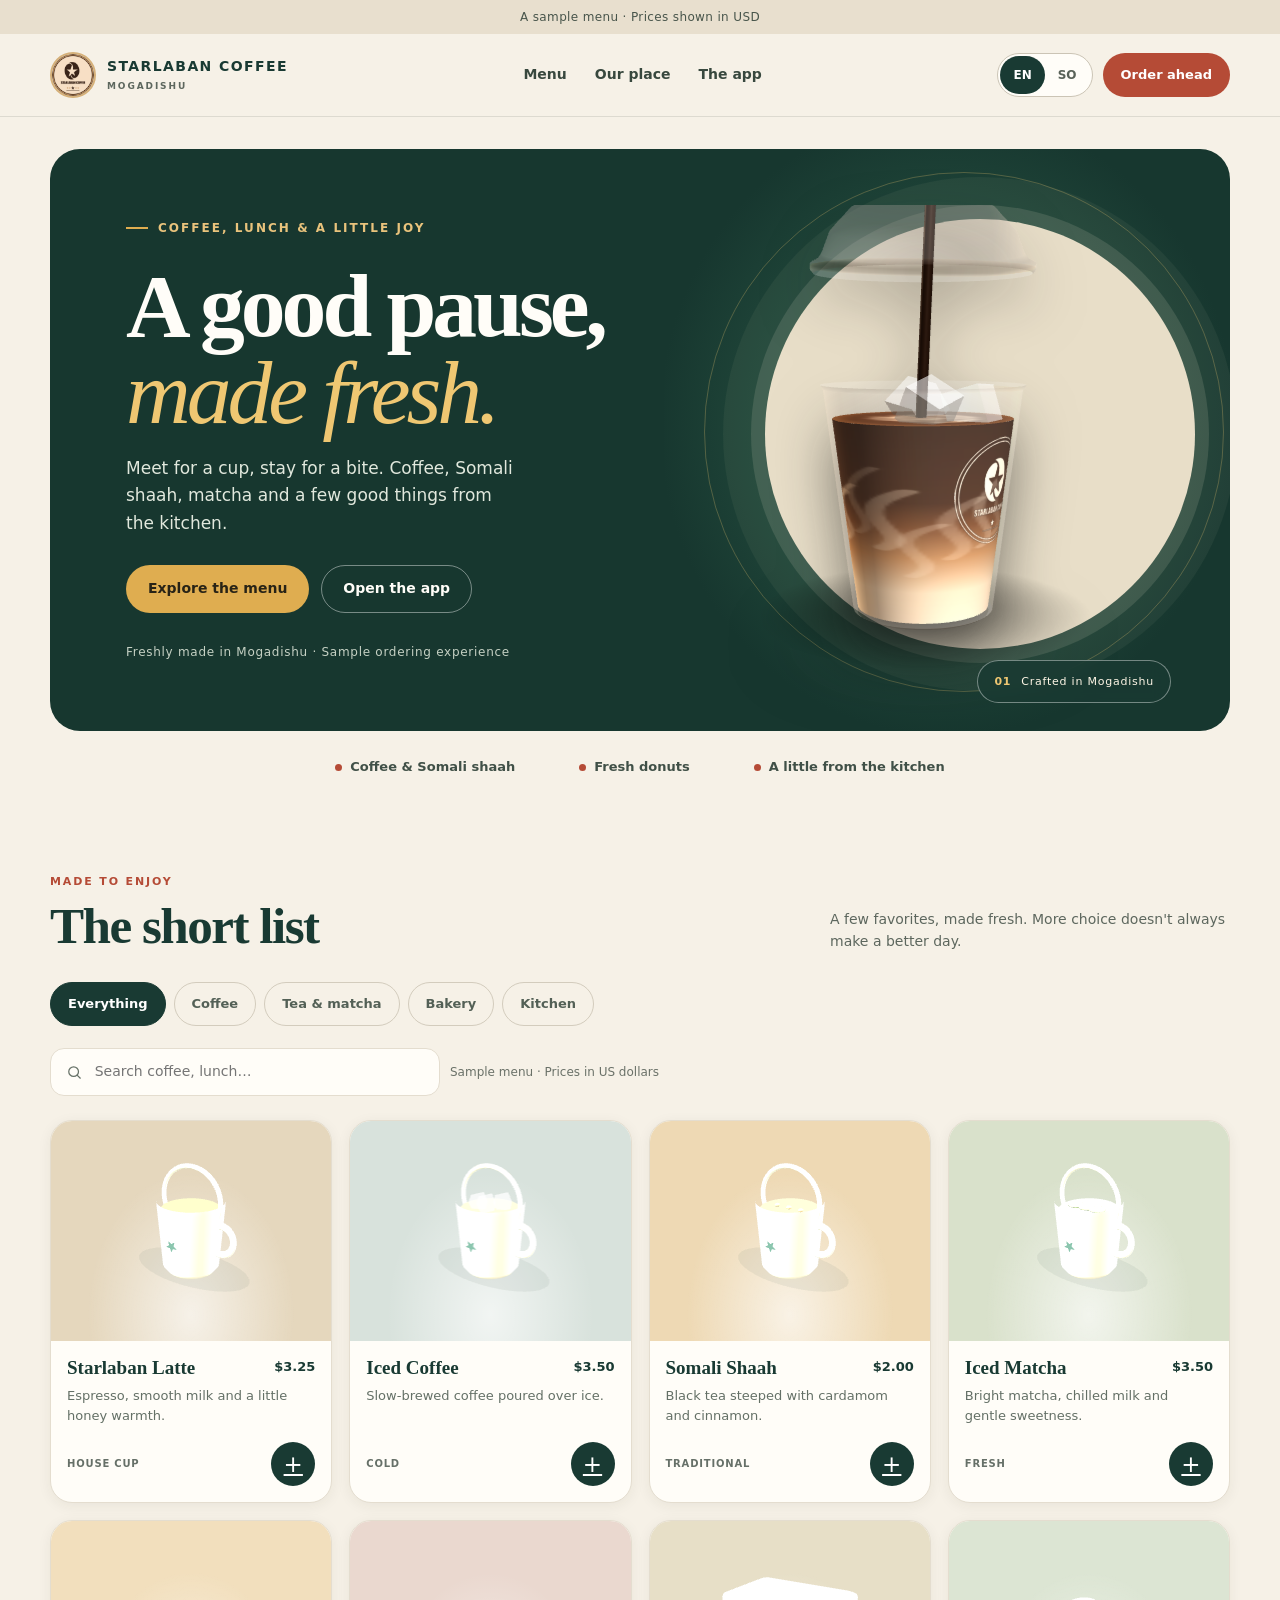
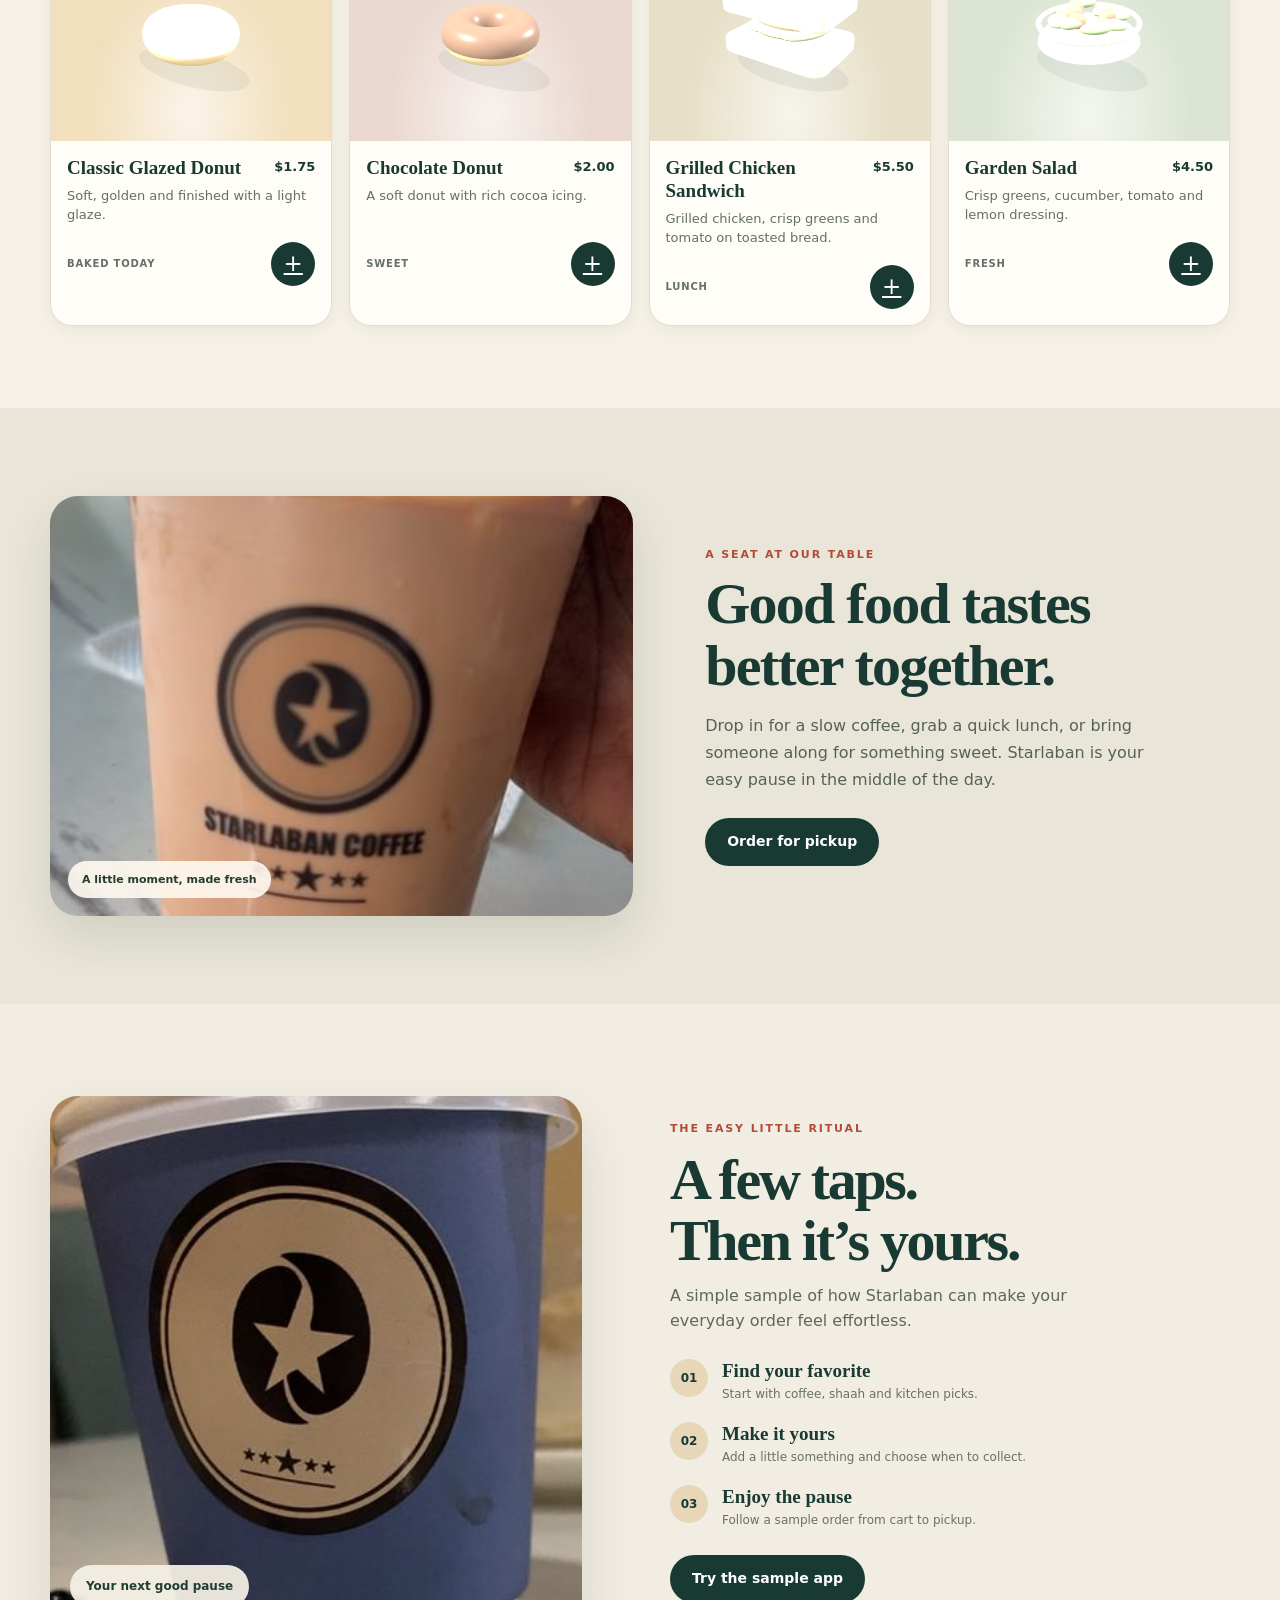
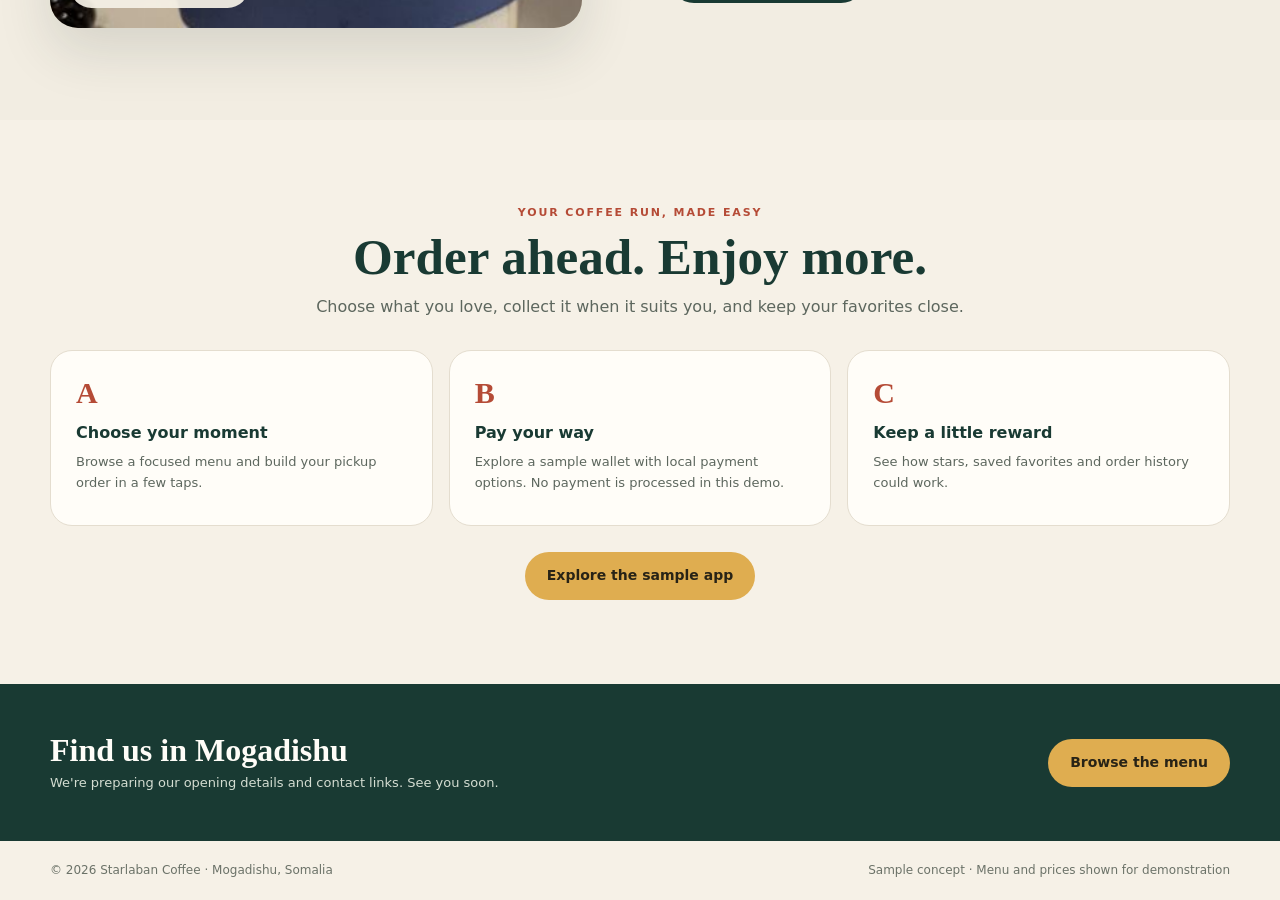
==== index.html @ 3d456637 "Refresh Starlaban website with editorial flow and 3D food" ====
<!doctype html>
<html lang="en">
<head>
<meta charset="utf-8">
<meta name="viewport" content="width=device-width, initial-scale=1">
<meta name="theme-color" content="#193a33">
<meta name="description" content="Coffee, Somali shaah, matcha, fresh donuts and lunch at Starlaban Coffee in Mogadishu.">
<title>Starlaban Coffee — A good pause, made fresh</title>
<link rel="icon" href="assets/favicon.png">
<style>
:root{color-scheme:light;--paper:#f6f1e7;--card:#fffdf8;--ink:#1e2721;--muted:#5d675e;--forest:#193a33;--forest2:#284b40;--tomato:#b54b36;--saffron:#dfad50;--sage:#dce4d8;--line:#e4ddcf;--white:#fffdf8;--radius:24px;--serif:Georgia,'Times New Roman',serif;--sans:system-ui,-apple-system,'Segoe UI',sans-serif}
*{box-sizing:border-box}html{scroll-behavior:smooth;scroll-padding-top:90px}body{margin:0;background:var(--paper);color:var(--ink);font:16px/1.55 var(--sans)}img,svg{display:block;max-width:100%}a{color:inherit}button,input{font:inherit}button,a{-webkit-tap-highlight-color:transparent}button{cursor:pointer}a:focus-visible,button:focus-visible,input:focus-visible{outline:3px solid var(--tomato);outline-offset:3px}.wrap{width:min(1180px,calc(100% - 44px));margin-inline:auto}.sr{position:absolute;width:1px;height:1px;overflow:hidden;clip:rect(0,0,0,0);white-space:nowrap}
.notice{height:34px;background:#e8dfce;color:#48554b;text-align:center;display:grid;place-items:center;font-size:12px;letter-spacing:.03em}
header{position:sticky;top:0;z-index:20;background:rgba(246,241,231,.95);backdrop-filter:blur(14px);border-bottom:1px solid rgba(44,59,49,.12)}.bar{height:78px;display:flex;align-items:center;justify-content:space-between;gap:24px}.brand{display:flex;align-items:center;text-decoration:none;gap:11px;color:var(--forest);font-weight:850;letter-spacing:.1em;font-size:14px}.brand img{width:46px;height:46px;border:2px solid #d6b17a;border-radius:50%;object-fit:cover}.brand span small{display:block;color:var(--muted);font-size:9px;letter-spacing:.21em;font-weight:650;margin-top:2px}.links{display:flex;align-items:center;gap:28px}.links>a{text-decoration:none;font-size:14px;font-weight:650;color:#38483e}.links>a:hover{color:var(--tomato)}.head-actions{display:flex;align-items:center;gap:10px}.lang{height:44px;border:1px solid #cbc4b5;background:var(--card);border-radius:999px;padding:2px;display:flex}.lang button{border:0;background:transparent;color:#596258;padding:0 13px;border-radius:999px;min-width:44px;font-size:12px;font-weight:700}.lang button.active{background:var(--forest);color:white}.menu-link{background:var(--tomato);color:white;text-decoration:none;padding:12px 18px;border-radius:999px;font-size:13px;font-weight:750}
.hero{padding:38px 0 32px}.hero-panel{min-height:500px;background:var(--forest);border-radius:32px;overflow:hidden;display:grid;grid-template-columns:1fr 1.05fr;position:relative;color:#fffdf8}.hero-copy{padding:62px 0 58px clamp(28px,6vw,76px);align-self:center;position:relative;z-index:2}.eyebrow{font-size:12px;text-transform:uppercase;letter-spacing:.17em;font-weight:750;color:#e9c37c;display:flex;align-items:center;gap:10px}.eyebrow:before{content:"";display:block;width:22px;height:2px;background:var(--saffron)}h1,h2,h3,p{margin-top:0}.hero h1{font:700 clamp(52px,6.3vw,82px)/.98 var(--serif);letter-spacing:-.045em;max-width:590px;margin:24px 0 18px}.hero h1 em{font-weight:500;color:#efc772}.hero-copy>p{max-width:430px;color:#e1e8dd;font-size:17px;line-height:1.6;margin-bottom:28px}.hero-ctas{display:flex;gap:12px;flex-wrap:wrap}.btn{min-height:48px;padding:0 21px;border:1px solid transparent;border-radius:999px;display:inline-flex;align-items:center;justify-content:center;text-decoration:none;font-size:14px;font-weight:750;transition:transform .18s,background .18s,color .18s}.btn:hover{transform:translateY(-2px)}.btn.primary{background:var(--saffron);color:#282316}.btn.ghost{color:#fffdf8;border-color:rgba(255,255,255,.42)}.hero-meta{margin-top:30px;color:#c6d1c4;font-size:12px;letter-spacing:.06em}.hero-art{position:relative;display:grid;place-items:center;padding:20px 30px 20px 0;min-height:440px}.hero-art:before{content:"";position:absolute;right:4%;top:10%;width:min(38vw,400px);aspect-ratio:1;border-radius:50%;background:#dce4d8}.hero-art:after{content:"";position:absolute;right:15%;top:19%;width:min(24vw,270px);aspect-ratio:1;border-radius:50%;border:1px solid rgba(25,58,51,.22)}.hero-art svg{position:relative;z-index:1;width:min(100%,550px);filter:drop-shadow(0 22px 15px rgba(0,0,0,.17))}
.promise{display:flex;justify-content:center;gap:clamp(18px,5vw,72px);padding:0 10px 38px;color:#405047;flex-wrap:wrap}.promise span{display:flex;align-items:center;gap:8px;font-size:13px;font-weight:650}.dot{width:7px;height:7px;border-radius:50%;background:var(--tomato)}
section{scroll-margin-top:100px}.section-head{display:flex;justify-content:space-between;align-items:end;gap:20px;margin-bottom:24px}.section-head h2{font:700 clamp(36px,4vw,52px)/1.05 var(--serif);letter-spacing:-.03em;color:var(--forest);margin:8px 0 0}.section-head p{margin:0;color:var(--muted);max-width:400px;font-size:14px}.menu-section{padding:42px 0 82px}.kicker{font-size:11px;text-transform:uppercase;letter-spacing:.17em;font-weight:780;color:var(--tomato)}.filters{display:flex;gap:8px;flex-wrap:wrap;margin:22px 0}.filters button{min-height:44px;padding:0 17px;border:1px solid #d3ccbd;border-radius:999px;background:transparent;color:#536056;font-size:13px;font-weight:680}.filters button[aria-pressed=true]{background:var(--forest);border-color:var(--forest);color:#fff}.menu-tools{display:flex;gap:10px;margin:0 0 24px}.search{flex:1;display:flex;align-items:center;gap:10px;background:var(--card);border:1px solid var(--line);border-radius:14px;padding:0 15px;min-height:48px;max-width:390px}.search svg{width:18px;stroke:#667167;fill:none;stroke-width:1.8}.search input{border:0;outline:0;min-width:0;width:100%;background:transparent;color:var(--ink);font-size:14px}.sample-note{font-size:12px;color:#6a7168;align-self:center}.grid{display:grid;grid-template-columns:repeat(4,minmax(0,1fr));gap:17px}.dish{background:var(--card);border:1px solid var(--line);border-radius:20px;overflow:hidden;min-width:0;transition:transform .2s,box-shadow .2s}.dish:hover{transform:translateY(-4px);box-shadow:0 14px 28px rgba(41,49,40,.1)}.dish-art{height:190px;background:var(--tone,#e5eadf);display:grid;place-items:center;overflow:hidden}.dish-art svg{width:100%;height:100%;transition:transform .35s}.dish:hover .dish-art svg{transform:scale(1.045)}.dish-body{padding:16px}.dish-top{display:flex;align-items:start;justify-content:space-between;gap:8px}.dish h3{font:700 19px/1.2 var(--serif);color:var(--forest);margin:0 0 6px}.price{font-size:13px;font-weight:800;color:var(--forest);white-space:nowrap}.dish-body p{min-height:42px;color:#647066;font-size:13px;line-height:1.5;margin:0 0 14px}.dish-foot{display:flex;align-items:center;justify-content:space-between;gap:10px}.tag{font-size:10px;text-transform:uppercase;letter-spacing:.08em;color:#667068;font-weight:700}.add{min-width:44px;min-height:44px;border:0;border-radius:50%;background:var(--forest);color:white;font-size:23px;line-height:1;display:grid;place-items:center}.add:hover{background:var(--tomato)}.no-results{grid-column:1/-1;padding:32px;text-align:center;color:var(--muted);background:var(--card);border-radius:18px}
.story{padding:72px 0;background:#e9e5d8}.story-grid{display:grid;grid-template-columns:1fr .9fr;align-items:center;gap:50px}.story-art{background:#c7d2be;min-height:330px;border-radius:28px;display:grid;place-items:center;overflow:hidden}.story-art svg{width:100%;height:100%;max-height:360px}.story h2{font:700 clamp(36px,4vw,54px)/1.07 var(--serif);letter-spacing:-.03em;color:var(--forest);margin:10px 0 15px}.story p{max-width:470px;color:#566257;line-height:1.7}.story .btn{margin-top:8px;background:var(--forest);color:white}
.app-promo{padding:78px 0}.promo-head{text-align:center;max-width:680px;margin:0 auto 30px}.promo-head h2{font:700 clamp(36px,4vw,52px)/1.05 var(--serif);color:var(--forest);margin:9px 0 12px}.promo-head p{color:var(--muted);margin:0}.features{display:grid;grid-template-columns:repeat(3,1fr);gap:16px}.feature{background:var(--card);border:1px solid var(--line);border-radius:20px;padding:25px;min-height:176px}.feature .num{font:700 30px var(--serif);color:var(--tomato)}.feature h3{color:var(--forest);font-size:16px;margin:10px 0 6px}.feature p{color:var(--muted);font-size:13px;margin:0;line-height:1.6}.promo-action{text-align:center;margin-top:26px}
.visit{background:var(--forest);color:#fffdf8;padding:38px 0}.visit-row{display:flex;align-items:center;justify-content:space-between;gap:22px}.visit h2{font:700 32px var(--serif);margin:0 0 4px}.visit p{font-size:13px;color:#d4ddd2;margin:0}.visit .btn{background:var(--saffron);color:#282316;white-space:nowrap}footer{padding:20px 0;color:#6b7268;font-size:12px}.footer-row{display:flex;justify-content:space-between;gap:18px;flex-wrap:wrap}
@media(max-width:950px){.grid{grid-template-columns:repeat(2,minmax(0,1fr))}.hero-panel{grid-template-columns:1fr 0.8fr;min-height:460px}.hero-copy{padding-left:38px}.hero-art{padding-right:10px}.hero h1{font-size:clamp(48px,7vw,68px)}}
@media(max-width:640px){.wrap{width:min(100% - 28px,520px)}.notice{height:30px;font-size:10px}.bar{height:66px;gap:8px}.brand{font-size:11px;gap:7px;letter-spacing:.08em}.brand img{width:38px;height:38px}.brand span small{font-size:8px}.links{display:none}.head-actions{gap:6px}.lang{height:40px}.lang button{padding:0 9px;min-width:42px}.menu-link{display:none}.hero{padding:14px 0 20px}.hero-panel{grid-template-columns:1fr;min-height:0;border-radius:24px}.hero-copy{padding:36px 25px 10px}.hero h1{font-size:clamp(47px,13vw,65px);margin:19px 0 14px}.hero-copy>p{font-size:15px;margin-bottom:21px}.hero-meta{margin-top:20px}.hero-art{min-height:260px;padding:0 6px 8px}.hero-art:before{width:230px;right:14%;top:6%}.hero-art:after{width:155px;right:23%;top:17%}.hero-art svg{width:min(100%,370px);max-height:290px}.promise{gap:10px 19px;padding-bottom:26px}.promise span{font-size:11px}.menu-section{padding:30px 0 54px}.section-head{display:block;margin-bottom:18px}.section-head h2{font-size:42px}.section-head p{margin-top:8px}.filters{flex-wrap:nowrap;overflow-x:auto;padding:0 14px 7px;margin:18px -14px 14px;scrollbar-width:none}.filters::-webkit-scrollbar{display:none}.filters button{flex:none}.menu-tools{margin-bottom:16px}.search{max-width:none}.sample-note{display:none}.grid{gap:10px}.dish{border-radius:16px}.dish-art{height:clamp(122px,43vw,190px)}.dish-body{padding:12px}.dish h3{font-size:16px}.dish-body p{font-size:12px;min-height:50px;margin-bottom:10px}.price{font-size:12px}.tag{font-size:9px}.story{padding:48px 0}.story-grid{grid-template-columns:1fr;gap:24px}.story-art{min-height:240px;order:2}.story h2{font-size:42px}.app-promo{padding:53px 0}.promo-head h2{font-size:42px}.features{grid-template-columns:1fr;gap:10px}.feature{min-height:0;padding:19px}.feature .num{font-size:25px}.visit{padding:28px 0}.visit-row{align-items:flex-start;flex-direction:column}.visit h2{font-size:28px}.footer-row{display:block}.footer-row span{display:block;margin:3px 0}}
@media(prefers-reduced-motion:reduce){html{scroll-behavior:auto}*,*::before,*::after{animation-duration:.01ms!important;animation-iteration-count:1!important;transition-duration:.01ms!important;scroll-behavior:auto!important}}
<style>
/* Editorial, photo-led Starlaban refresh */
.notice{background:#193a33;color:#f6f1e7}.bar{height:82px}.hero{padding:32px 0 26px}.hero-panel{min-height:570px;border-radius:30px;background:#17372f;grid-template-columns:1fr 1fr;isolation:isolate}.hero-panel:after{content:"";position:absolute;inset:0 0 0 52%;background:radial-gradient(ellipse at 50% 47%,#315b4a 0,#21483b 42%,transparent 72%);z-index:-1}.hero-copy{padding-block:70px}.hero h1{font-size:clamp(58px,7vw,92px);max-width:550px}.hero-copy>p{max-width:390px}.hero-art{min-height:540px;padding:12px 25px 12px 0;overflow:hidden}.hero-art:before{width:min(39vw,430px);right:6%;top:12%;background:#e8dec8;box-shadow:0 0 0 14px #e8dec822,0 0 0 42px #e8dec80d}.hero-art:after{display:none}.hero-orbit{position:absolute;right:1%;top:4%;width:min(48vw,520px);aspect-ratio:1;border:1px solid #efc77244;border-radius:50%;z-index:0}.hero-cup-3d{position:relative;z-index:2;width:min(100%,430px);height:470px;filter:drop-shadow(0 28px 28px #1118)}.hero-cup-3d canvas{width:100%;height:100%;display:block}.hero-stamp{position:absolute;bottom:28px;right:10%;z-index:3;display:flex;align-items:center;gap:10px;padding:12px 16px;border:1px solid #fff6;border-radius:999px;background:#193a33cc;color:#fff7e7;font-size:11px;letter-spacing:.07em;backdrop-filter:blur(8px)}.hero-stamp b{color:#efc772}.promise{padding-bottom:48px}.menu-section{padding-top:48px}.section-head{margin-bottom:30px}.dish{border-radius:22px;box-shadow:0 3px 14px #302c2110}.dish-art{height:220px;position:relative;background:radial-gradient(ellipse at 50% 88%,#ffffffa8,transparent 52%),var(--tone,#e5eadf)}.food3d{width:100%;height:100%;min-height:112px;display:block;position:relative}.food3d canvas{width:100%;height:100%;display:block}.story{background:#e9e5d8;padding:88px 0}.story-grid{gap:72px}.story-art{position:relative;min-height:420px;background:#c7d2be;box-shadow:0 20px 48px #25362b20}.story-art img,.flow-photo img{width:100%;height:100%;min-height:inherit;object-fit:cover}.story-art img{position:absolute;inset:0}.photo-caption{position:absolute;left:18px;bottom:18px;padding:10px 14px;border-radius:999px;background:#fffaf0e8;color:#243c32;font-size:11px;font-weight:700}.story h2,.flow-copy h2{font-size:clamp(42px,4.6vw,58px)}.how{padding:92px 0;background:#f2ede2}.how-wrap{display:grid;grid-template-columns:.95fr 1fr;gap:clamp(36px,7vw,88px);align-items:center}.flow-photo{position:relative;min-height:500px;border-radius:28px;overflow:hidden;background:#ddd1ba;box-shadow:0 24px 54px #28372a22}.photo-chip{position:absolute;left:20px;bottom:20px;background:#f6f1e7ed;color:#203d32;border-radius:999px;padding:12px 16px;font-size:12px;font-weight:750}.flow-copy h2{font:700 clamp(42px,4.6vw,58px)/1.04 var(--serif);letter-spacing:-.04em;color:var(--forest);margin:13px 0}.flow-copy>p{max-width:420px;color:var(--muted)}.flow-steps{list-style:none;margin:26px 0;padding:0;display:grid;gap:18px}.flow-steps li{display:flex;align-items:flex-start;gap:14px}.flow-steps li>span{flex:none;width:38px;height:38px;display:grid;place-items:center;border-radius:50%;background:#e7d6b8;color:var(--forest);font:700 12px var(--sans)}.flow-steps b,.flow-steps small{display:block}.flow-steps b{color:var(--forest);font:700 19px var(--serif);margin:1px 0 3px}.flow-steps small{max-width:330px;color:#697066;font-size:12px;line-height:1.55}.flow-button{background:var(--forest);color:white}.app-promo{padding:84px 0}.feature{border-radius:22px}.visit{padding:48px 0}
@media(max-width:950px){.hero-panel{grid-template-columns:1fr .85fr}.hero-copy{padding-left:38px}.hero-art{min-height:470px}.hero-cup-3d{height:410px}.how-wrap{gap:36px}.flow-photo{min-height:430px}}
@media(max-width:640px){.bar{height:66px}.hero{padding:14px 0 18px}.hero-panel{grid-template-columns:1fr;min-height:0}.hero-panel:after{inset:43% 0 0;background:radial-gradient(ellipse at 50% 44%,#315b4a 0,#21483b 49%,transparent 75%)}.hero-copy{padding:34px 25px 8px}.hero h1{font-size:clamp(51px,14vw,68px)}.hero-art{min-height:310px;padding:0 8px 10px}.hero-art:before{width:235px;right:15%;top:8%}.hero-orbit{width:300px;right:8%;top:1%}.hero-cup-3d{height:300px;width:min(100%,360px)}.hero-stamp{right:6%;bottom:14px;font-size:9px;padding:9px 12px}.promise{padding-bottom:25px}.dish-art{height:clamp(140px,45vw,210px)}.story{padding:54px 0}.story-grid{gap:26px}.story-art{min-height:270px;order:2}.how{padding:55px 0}.how-wrap{grid-template-columns:1fr;gap:28px}.flow-photo{min-height:320px;order:2}.flow-copy h2{font-size:43px}.flow-steps{gap:15px}.app-promo{padding:55px 0}}
</style></style>
</head>
<body>
<div class="notice" data-t="notice">A sample menu · Prices shown in USD</div>
<header><div class="wrap bar"><a class="brand" href="#top" aria-label="Starlaban Coffee home"><img src="assets/logo.png" alt=""><span>STARLABAN COFFEE<small>MOGADISHU</small></span></a><nav class="links" aria-label="Main navigation"><a href="#menu" data-t="navMenu">Menu</a><a href="#story" data-t="navStory">Our place</a><a href="#app" data-t="navApp">The app</a></nav><div class="head-actions"><div class="lang" role="group" aria-label="Language / Luuqad"><button type="button" class="active" data-lang="en" aria-pressed="true">EN</button><button type="button" data-lang="so" aria-pressed="false">SO</button></div><a class="menu-link" href="#menu" data-t="navOrder">Order ahead</a></div></div></header>
<main id="top">
<section class="hero"><div class="wrap hero-panel"><div class="hero-copy"><div class="eyebrow" data-t="eyebrow">Coffee, lunch & a little joy</div><h1 data-t="heroTitle">A good pause,<br><em>made fresh.</em></h1><p data-t="heroText">Meet for a cup, stay for a bite. Coffee, Somali shaah, matcha and a few good things from the kitchen.</p><div class="hero-ctas"><a class="btn primary" href="#menu" data-t="heroCTA">Explore the menu</a><a class="btn ghost" href="app/" data-t="heroApp">Open the app</a></div><div class="hero-meta" data-t="heroMeta">Freshly made in Mogadishu · Sample ordering experience</div></div><div class="hero-art"><div class="hero-orbit" aria-hidden="true"></div><div id="hero-cup-3d" class="hero-cup-3d" role="img" aria-label="A three-dimensional Starlaban iced coffee cup"></div><span class="hero-stamp"><b>01</b> <span data-t="heroStamp">Crafted in Mogadishu</span></span></div></div></section>
<div class="wrap promise" aria-label="What is on the menu"><span><i class="dot"></i><b data-t="pCoffee">Coffee & Somali shaah</b></span><span><i class="dot"></i><b data-t="pFresh">Fresh donuts</b></span><span><i class="dot"></i><b data-t="pKitchen">A little from the kitchen</b></span></div>
<section class="menu-section" id="menu"><div class="wrap"><div class="section-head"><div><div class="kicker" data-t="menuKicker">Made to enjoy</div><h2 data-t="menuTitle">The short list</h2></div><p data-t="menuIntro">A few favorites, made fresh. More choice doesn't always make a better day.</p></div><div class="filters" id="filters" role="group" aria-label="Menu categories"></div><div class="menu-tools"><label class="search"><svg viewBox="0 0 24 24" aria-hidden="true"><circle cx="11" cy="11" r="7"/><path d="m16 16 5 5"/></svg><span class="sr" data-t="searchLabel">Search the menu</span><input id="search" type="search" placeholder="Search coffee, lunch…" autocomplete="off"></label><span class="sample-note" data-t="samplePrices">Sample menu · Prices in US dollars</span></div><div class="grid" id="grid" aria-live="polite"></div></div></section>
<section class="story" id="story"><div class="wrap story-grid"><div class="story-art"><img src="assets/photos/iced-latte.jpg" alt="Starlaban iced latte, freshly made and ready to enjoy" loading="lazy"><span class="photo-caption" data-t="photoCaption">A little moment, made fresh</span></div><div><div class="kicker" data-t="storyKicker">A seat at our table</div><h2 data-t="storyTitle">Good food tastes better together.</h2><p data-t="storyText">Drop in for a slow coffee, grab a quick lunch, or bring someone along for something sweet. Starlaban is your easy pause in the middle of the day.</p><a class="btn" href="app/" data-t="storyCTA">Order for pickup</a></div></div></section>
<section class="how" id="how"><div class="wrap how-wrap"><div class="flow-photo"><img src="assets/photos/hot-cup.jpg" alt="Starlaban Coffee takeaway cup" loading="lazy"><div class="photo-chip" data-t="photoChip">Your next good pause</div></div><div class="flow-copy"><div class="kicker" data-t="flowKicker">The easy little ritual</div><h2 data-t="flowTitle">A few taps.<br>Then it’s yours.</h2><p data-t="flowText">A simple sample of how Starlaban can make your everyday order feel effortless.</p><ol class="flow-steps"><li><span>01</span><div><b data-t="flow1Title">Find your favorite</b><small data-t="flow1Text">Start with coffee, shaah and kitchen picks.</small></div></li><li><span>02</span><div><b data-t="flow2Title">Make it yours</b><small data-t="flow2Text">Add a little something and choose when to collect.</small></div></li><li><span>03</span><div><b data-t="flow3Title">Enjoy the pause</b><small data-t="flow3Text">Follow a sample order from cart to pickup.</small></div></li></ol><a class="btn flow-button" href="app/" data-t="flowCTA">Try the sample app</a></div></div></section><section class="app-promo" id="app"><div class="wrap"><div class="promo-head"><div class="kicker" data-t="appKicker">Your coffee run, made easy</div><h2 data-t="appTitle">Order ahead. Enjoy more.</h2><p data-t="appText">Choose what you love, collect it when it suits you, and keep your favorites close.</p></div><div class="features"><article class="feature"><span class="num">A</span><h3 data-t="f1Title">Choose your moment</h3><p data-t="f1Text">Browse a focused menu and build your pickup order in a few taps.</p></article><article class="feature"><span class="num">B</span><h3 data-t="f2Title">Pay your way</h3><p data-t="f2Text">Explore a sample wallet with local payment options. No payment is processed in this demo.</p></article><article class="feature"><span class="num">C</span><h3 data-t="f3Title">Keep a little reward</h3><p data-t="f3Text">See how stars, saved favorites and order history could work.</p></article></div><div class="promo-action"><a class="btn primary" href="app/" data-t="tryApp">Explore the sample app</a></div></div></section>
<section class="visit" id="visit"><div class="wrap visit-row"><div><h2 data-t="visitTitle">Find us in Mogadishu</h2><p data-t="visitText">We're preparing our opening details and contact links. See you soon.</p></div><a class="btn" href="#menu" data-t="visitCTA">Browse the menu</a></div></section>
</main><footer><div class="wrap footer-row"><span>© <span id="year"></span> Starlaban Coffee · Mogadishu, Somalia</span><span data-t="footerSample">Sample concept · Menu and prices shown for demonstration</span></div></footer>
<script src="assets/vendor/three.min.js"></script><script src="assets/cup3d.js"></script><script src="assets/food3d.js"></script>
<script>
const P=[
 {id:'latte',cat:'coffee',name:'Starlaban Latte',so:'Latte Starlaban',desc:'Espresso, smooth milk and a little honey warmth.',soDesc:'Espresso, caano jilicsan iyo macaan yar.',price:3.25,tone:'#e5d7bd',tag:'House cup'},
 {id:'iced',cat:'coffee',name:'Iced Coffee',so:'Qahwo qabow',desc:'Slow-brewed coffee poured over ice.',soDesc:'Qahwo qabow oo baraf lagu shubay.',price:3.5,tone:'#d8e2dc',tag:'Cold'},
 {id:'shaah',cat:'tea',name:'Somali Shaah',so:'Shaah Soomaali',desc:'Black tea steeped with cardamom and cinnamon.',soDesc:'Shaah madow oo heyl iyo qorfe leh.',price:2.0,tone:'#eed9b4',tag:'Traditional'},
 {id:'matcha',cat:'tea',name:'Iced Matcha',so:'Matcha qabow',desc:'Bright matcha, chilled milk and gentle sweetness.',soDesc:'Matcha cagaaran, caano qabow iyo macaan yar.',price:3.5,tone:'#d9e1cb',tag:'Fresh'},
 {id:'glazed',cat:'bakery',name:'Classic Glazed Donut',so:'Doonyo sonkor leh',desc:'Soft, golden and finished with a light glaze.',soDesc:'Jilicsan oo dahab ah, sonkor khafiif ahna leh.',price:1.75,tone:'#f2dfbd',tag:'Baked today'},
 {id:'choco',cat:'bakery',name:'Chocolate Donut',so:'Doonyo shukulaato',desc:'A soft donut with rich cocoa icing.',soDesc:'Doonyo jilicsan oo shukulaato leh.',price:2.0,tone:'#ead8cf',tag:'Sweet'},
 {id:'sandwich',cat:'kitchen',name:'Grilled Chicken Sandwich',so:'Rooti digaag duban',desc:'Grilled chicken, crisp greens and tomato on toasted bread.',soDesc:'Digaag duban, caleen cusub iyo yaanyo, rooti la dubay.',price:5.5,tone:'#e7dfc7',tag:'Lunch'},
 {id:'salad',cat:'kitchen',name:'Garden Salad',so:'Salad khudaar',desc:'Crisp greens, cucumber, tomato and lemon dressing.',soDesc:'Caleen cusub, qajaar, yaanyo iyo liin.',price:4.5,tone:'#dce5d3',tag:'Fresh'}
];
const CATS={en:[['all','Everything'],['coffee','Coffee'],['tea','Tea & matcha'],['bakery','Bakery'],['kitchen','Kitchen']],so:[['all','Dhammaan'],['coffee','Qahwo'],['tea','Shaah & matcha'],['bakery','Rooti macaan'],['kitchen','Jikada']]};
const T={en:{notice:'A sample menu · Prices shown in USD',navMenu:'Menu',navStory:'Our place',navApp:'The app',navOrder:'Order ahead',eyebrow:'Coffee, lunch & a little joy',heroTitle:'A good pause,<br><em>made fresh.</em>',heroText:'Meet for a cup, stay for a bite. Coffee, Somali shaah, matcha and a few good things from the kitchen.',heroCTA:'Explore the menu',heroApp:'Open the app',heroMeta:'Freshly made in Mogadishu · Sample ordering experience',pCoffee:'Coffee & Somali shaah',pFresh:'Fresh donuts',pKitchen:'A little from the kitchen',menuKicker:'Made to enjoy',menuTitle:'The short list',menuIntro:"A few favorites, made fresh. More choice doesn't always make a better day.",searchLabel:'Search the menu',search:'Search coffee, lunch…',samplePrices:'Sample menu · Prices in US dollars',storyKicker:'A seat at our table',storyTitle:'Good food tastes better together.',storyText:'Drop in for a slow coffee, grab a quick lunch, or bring someone along for something sweet. Starlaban is your easy pause in the middle of the day.',storyCTA:'Order for pickup',appKicker:'Your coffee run, made easy',appTitle:'Order ahead. Enjoy more.',appText:'Choose what you love, collect it when it suits you, and keep your favorites close.',f1Title:'Choose your moment',f1Text:'Browse a focused menu and build your pickup order in a few taps.',f2Title:'Pay your way',f2Text:'Explore a sample wallet with local payment options. No payment is processed in this demo.',f3Title:'Keep a little reward',f3Text:'See how stars, saved favorites and order history could work.',tryApp:'Explore the sample app',visitTitle:'Find us in Mogadishu',visitText:"We're preparing our opening details and contact links. See you soon.",visitCTA:'Browse the menu',footerSample:'Sample concept · Menu and prices shown for demonstration',heroStamp:'Crafted in Mogadishu',photoCaption:'A little moment, made fresh',photoChip:'Your next good pause',flowKicker:'The easy little ritual',flowTitle:'A few taps.<br>Then it’s yours.',flowText:'A simple sample of how Starlaban can make your everyday order feel effortless.',flow1Title:'Find your favorite',flow1Text:'Start with coffee, shaah and kitchen picks.',flow2Title:'Make it yours',flow2Text:'Add a little something and choose when to collect.',flow3Title:'Enjoy the pause',flow3Text:'Follow a sample order from cart to pickup.',flowCTA:'Try the sample app',empty:'No dishes found. Try another search.'},
so:{notice:'Liis tusaale ah · Qiimayaashu waa USD',navMenu:'Liiska',navStory:'Goobtayada',navApp:'Appka',navOrder:'Hore u dalbo',eyebrow:'Qahwo, qado iyo farxad yar',heroTitle:'Nasasho fiican,<br><em>cusubna loo sameeyay.</em>',heroText:'Qahwo, shaah Soomaali, matcha iyo cuntooyin yar oo jikada laga diyaariyo.',heroCTA:'Eeg liiska',heroApp:'Fur appka',heroMeta:'Muqdisho ayaa lagu diyaariyaa · Dalab tijaabo ah',pCoffee:'Qahwo & shaah Soomaali',pFresh:'Doonyo cusub',pKitchen:'Cunto yar oo jikada ah',menuKicker:'Si aad ugu raaxaysato',menuTitle:'Liiska kooban',menuIntro:'Waxyaabo la jecel yahay oo cusub. Doorashooyin badan mar walba ma wanaajiyaan maalinta.',searchLabel:'Ka raadi liiska',search:'Ka raadi qahwo ama qado…',samplePrices:'Liis tusaale ah · Qiimuhu waa doollar',storyKicker:'Kursi miiskayaga ah',storyTitle:'Cunto fiican waa ka sii macaan tahay marka la wadaago.',storyText:'U imow qahwo tartiib ah, qado degdeg ah, ama wax macaan oo aad qof la wadaagto. Starlaban waa nasashadaada fudud ee maalinta.',storyCTA:'Hore u dalbo',appKicker:'Dalabka qahwadaada oo fudud',appTitle:'Hore u dalbo. Ku raaxayso.',appText:'Dooro waxaad jeceshahay, soo qaado waqtiga kugu habboon, kaydsana kuwa aad jeceshahay.',f1Title:'Dooro waqtigaaga',f1Text:'Eeg liis kooban oo dalabkaaga ku diyaari dhowr taabasho.',f2Title:'U bixi sidaad jeceshahay',f2Text:'Tijaabi boorsada tusaalaha ah iyo hababka lacag-bixinta gudaha. Lacag dhab ah lama qaado.',f3Title:'Hel abaalmarin',f3Text:'Eeg sida xidigaha, waxyaabaha la kaydiyay iyo taariikhda dalabku u shaqayn karaan.',tryApp:'Tijaabi appka tusaalaha ah',visitTitle:'Naga hel Muqdisho',visitText:'Waxaan diyaarinaynaa faahfaahinta furitaanka iyo xiriirka. Dhawaan ayaan is arki doonnaa.',visitCTA:'Eeg liiska',footerSample:'Tusaale · Liiska iyo qiimayaasha waa tijaabo',heroStamp:'Waxaa lagu diyaariyaa Muqdisho',photoCaption:'Daqiiqad yar oo cusub',photoChip:'Nasashadaada xigta',flowKicker:'Dalab fudud oo degdeg ah',flowTitle:'Dhowr taabasho.<br>Adigaa leh.',flowText:'Tusaale fudud oo muujinaya sida Starlaban uga dhigi karto dalabkaaga maalinlaha ah mid sahlan.',flow1Title:'Hel waxa aad jeceshahay',flow1Text:'Ka bilow qahwo, shaah iyo cuntooyinka jikada.',flow2Title:'Adigu dooro',flow2Text:'Ku dar wax yar oo dooro waqtiga aad soo qaadanayso.',flow3Title:'Ku raaxayso nasashada',flow3Text:'Raac tusaalaha dalabka laga bilaabo dambiisha ilaa qaadashada.',flowCTA:'Tijaabi appka tusaalaha ah',empty:'Cunto lama helin. Isku day eray kale.'}};
let lang='en',cat='all',query='';document.getElementById('year').textContent=new Date().getFullYear();
function art(id){const p=P.find(x=>x.id===id);return '<div class="food3d" data-food3d="'+id+'" role="img" aria-label="'+(p?p.name:'Starlaban menu item')+' three dimensional model"></div>'}
function renderFilters(){const el=document.getElementById('filters');el.innerHTML='';CATS[lang].forEach(([id,label])=>{const b=document.createElement('button');b.type='button';b.textContent=label;b.setAttribute('aria-pressed',cat===id);b.onclick=()=>{cat=id;renderFilters();renderMenu()};el.append(b)})}
function renderMenu(){const grid=document.getElementById('grid'),term=query.toLowerCase();const items=P.filter(p=>(cat==='all'||p.cat===cat)&&(!term||(p.name+' '+p.so+' '+p.desc+' '+p.soDesc).toLowerCase().includes(term)));grid.innerHTML='';if(!items.length){grid.innerHTML='<p class="no-results">'+T[lang].empty+'</p>';return}items.forEach(p=>{const card=document.createElement('article');card.className='dish';card.style.setProperty('--tone',p.tone);card.innerHTML='<div class="dish-art">'+art(p.id)+'</div><div class="dish-body"><div class="dish-top"><h3>'+ (lang==='so'?p.so:p.name)+'</h3><span class="price">$'+p.price.toFixed(2)+'</span></div><p>'+(lang==='so'?p.soDesc:p.desc)+'</p><div class="dish-foot"><span class="tag">'+p.tag+'</span><a class="add" aria-label="'+(lang==='so'?'Ku dar ':'Add ')+(lang==='so'?p.so:p.name)+'" href="app/?item='+p.id+'">+</a></div></div>';grid.append(card)})}
function setLang(l){lang=l;document.documentElement.lang=l;document.querySelectorAll('[data-lang]').forEach(b=>{const on=b.dataset.lang===l;b.classList.toggle('active',on);b.setAttribute('aria-pressed',on)});document.querySelectorAll('[data-t]').forEach(e=>{const v=T[l][e.dataset.t];if(v)e.innerHTML=v});document.getElementById('search').placeholder=T[l].search;renderFilters();renderMenu()}
document.querySelectorAll('[data-lang]').forEach(b=>b.addEventListener('click',()=>setLang(b.dataset.lang)));document.getElementById('search').addEventListener('input',e=>{query=e.target.value.trim();renderMenu()});renderFilters();renderMenu();
if(window.StarlabanCup){StarlabanCup.mount(document.getElementById("hero-cup-3d"),{milkSrc:"assets/logo-milk.png",fallbackSrc:"assets/photos/iced-latte.jpg"});}
</script>
</body></html>
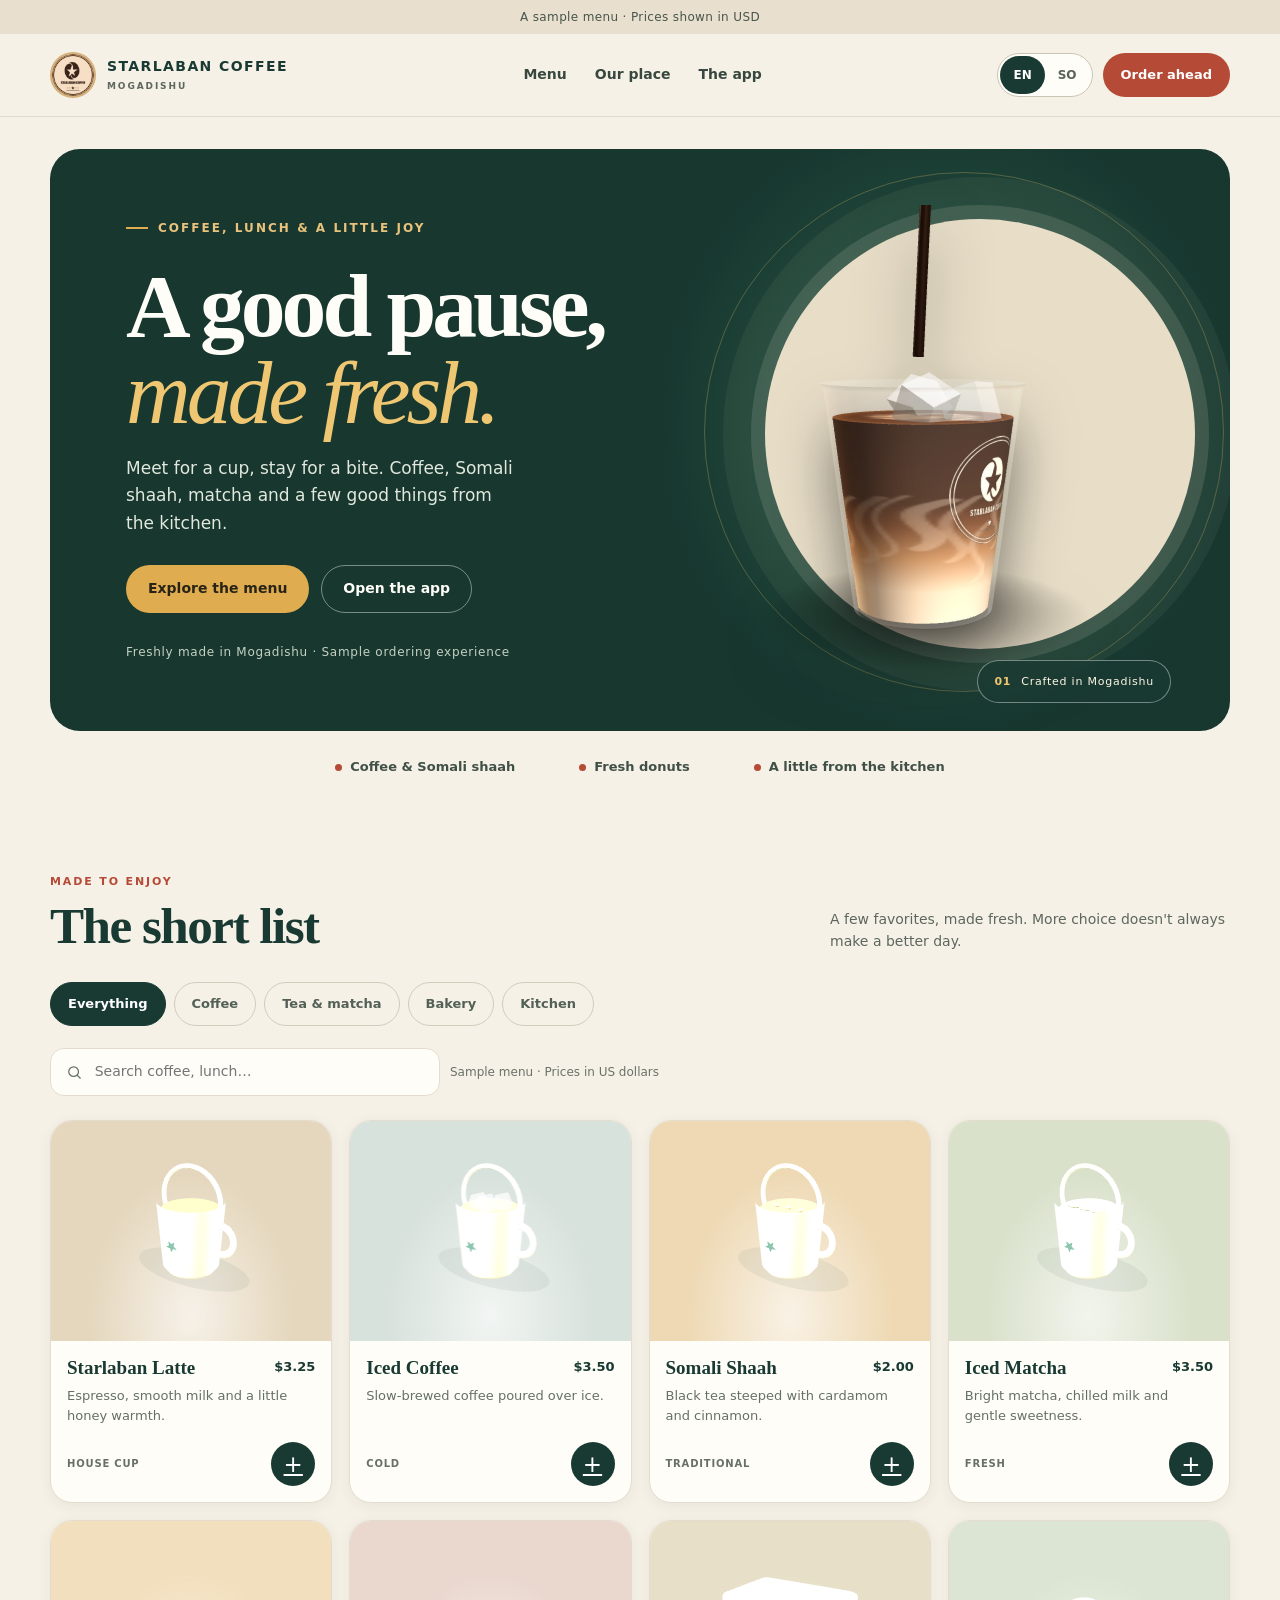
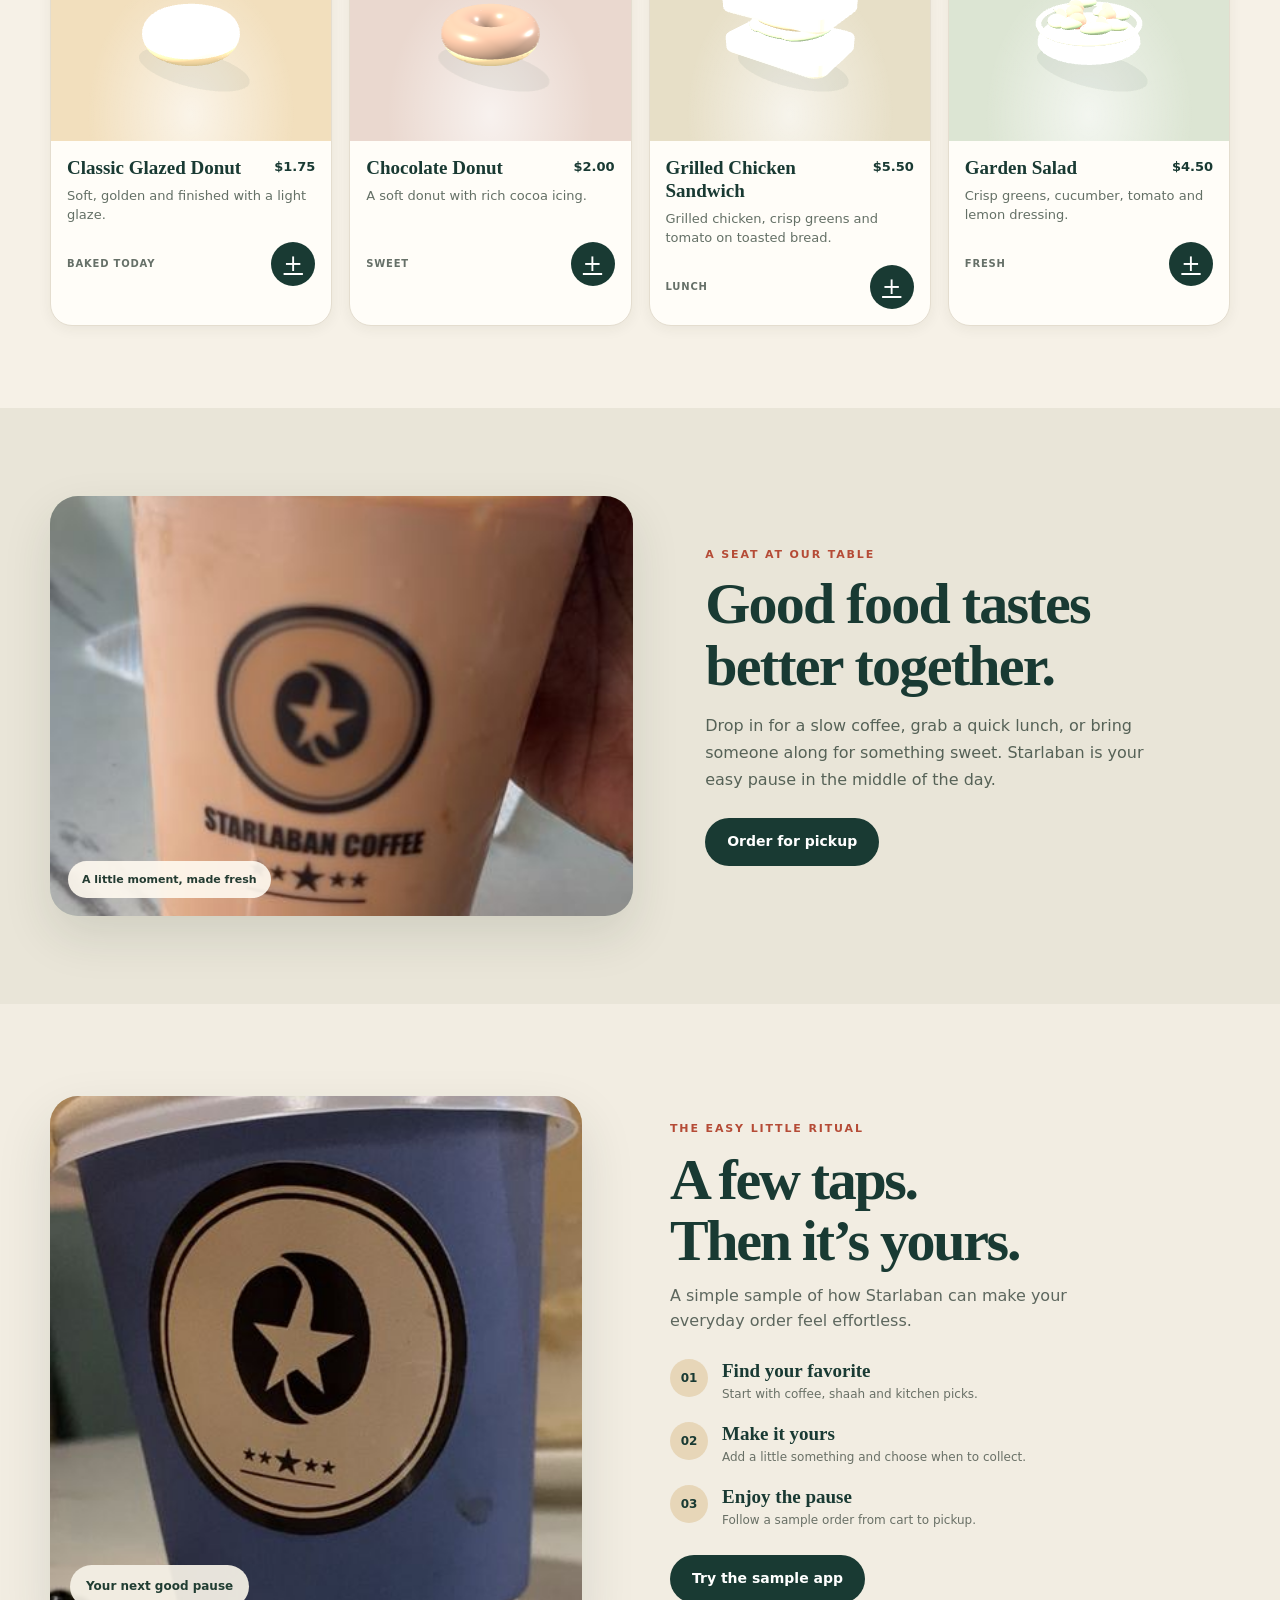
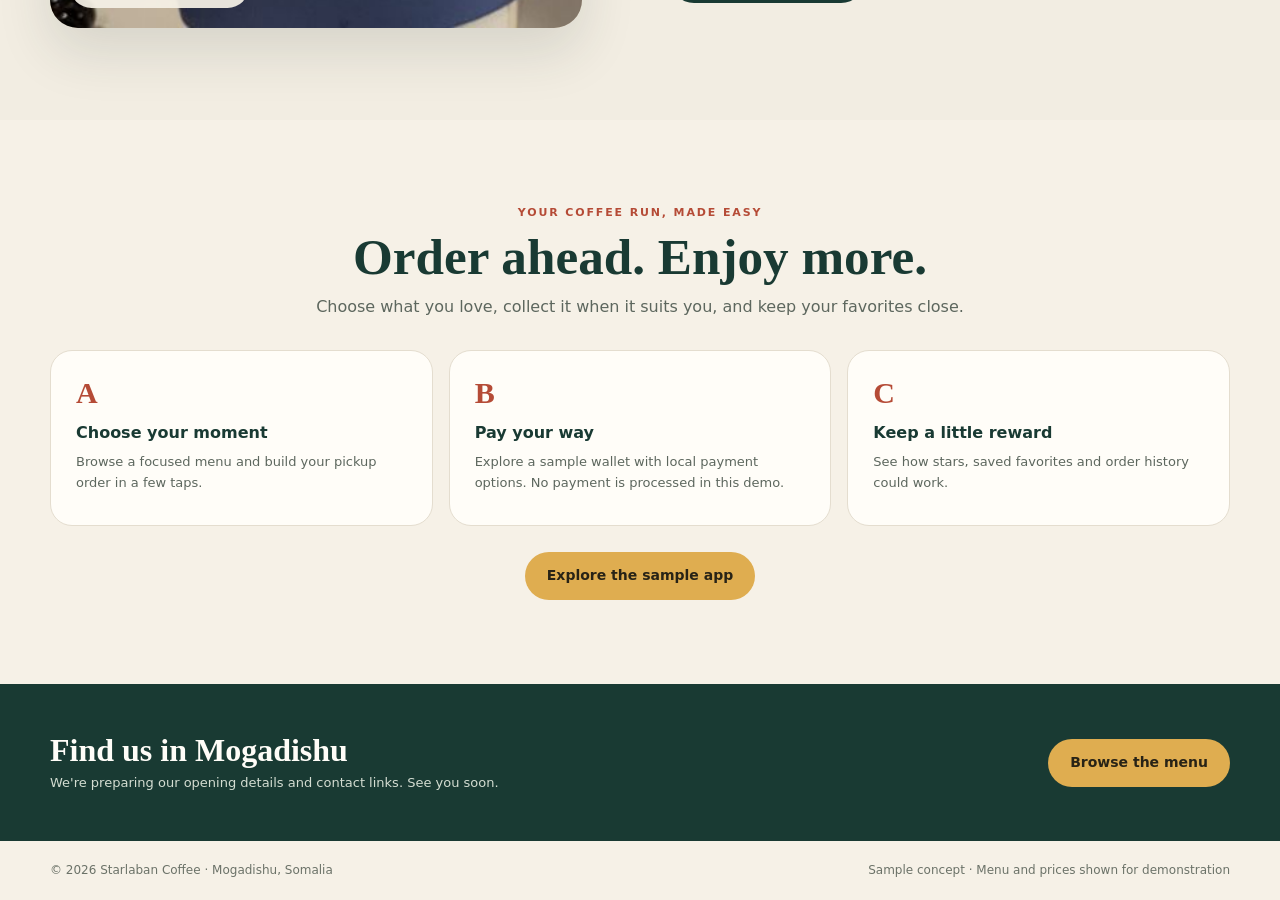
==== commit be2ebd94: "Fix website style block markup" ====
--- a/index.html
+++ b/index.html
@@ -26,7 +26,7 @@
 .notice{background:#193a33;color:#f6f1e7}.bar{height:82px}.hero{padding:32px 0 26px}.hero-panel{min-height:570px;border-radius:30px;background:#17372f;grid-template-columns:1fr 1fr;isolation:isolate}.hero-panel:after{content:"";position:absolute;inset:0 0 0 52%;background:radial-gradient(ellipse at 50% 47%,#315b4a 0,#21483b 42%,transparent 72%);z-index:-1}.hero-copy{padding-block:70px}.hero h1{font-size:clamp(58px,7vw,92px);max-width:550px}.hero-copy>p{max-width:390px}.hero-art{min-height:540px;padding:12px 25px 12px 0;overflow:hidden}.hero-art:before{width:min(39vw,430px);right:6%;top:12%;background:#e8dec8;box-shadow:0 0 0 14px #e8dec822,0 0 0 42px #e8dec80d}.hero-art:after{display:none}.hero-orbit{position:absolute;right:1%;top:4%;width:min(48vw,520px);aspect-ratio:1;border:1px solid #efc77244;border-radius:50%;z-index:0}.hero-cup-3d{position:relative;z-index:2;width:min(100%,430px);height:470px;filter:drop-shadow(0 28px 28px #1118)}.hero-cup-3d canvas{width:100%;height:100%;display:block}.hero-stamp{position:absolute;bottom:28px;right:10%;z-index:3;display:flex;align-items:center;gap:10px;padding:12px 16px;border:1px solid #fff6;border-radius:999px;background:#193a33cc;color:#fff7e7;font-size:11px;letter-spacing:.07em;backdrop-filter:blur(8px)}.hero-stamp b{color:#efc772}.promise{padding-bottom:48px}.menu-section{padding-top:48px}.section-head{margin-bottom:30px}.dish{border-radius:22px;box-shadow:0 3px 14px #302c2110}.dish-art{height:220px;position:relative;background:radial-gradient(ellipse at 50% 88%,#ffffffa8,transparent 52%),var(--tone,#e5eadf)}.food3d{width:100%;height:100%;min-height:112px;display:block;position:relative}.food3d canvas{width:100%;height:100%;display:block}.story{background:#e9e5d8;padding:88px 0}.story-grid{gap:72px}.story-art{position:relative;min-height:420px;background:#c7d2be;box-shadow:0 20px 48px #25362b20}.story-art img,.flow-photo img{width:100%;height:100%;min-height:inherit;object-fit:cover}.story-art img{position:absolute;inset:0}.photo-caption{position:absolute;left:18px;bottom:18px;padding:10px 14px;border-radius:999px;background:#fffaf0e8;color:#243c32;font-size:11px;font-weight:700}.story h2,.flow-copy h2{font-size:clamp(42px,4.6vw,58px)}.how{padding:92px 0;background:#f2ede2}.how-wrap{display:grid;grid-template-columns:.95fr 1fr;gap:clamp(36px,7vw,88px);align-items:center}.flow-photo{position:relative;min-height:500px;border-radius:28px;overflow:hidden;background:#ddd1ba;box-shadow:0 24px 54px #28372a22}.photo-chip{position:absolute;left:20px;bottom:20px;background:#f6f1e7ed;color:#203d32;border-radius:999px;padding:12px 16px;font-size:12px;font-weight:750}.flow-copy h2{font:700 clamp(42px,4.6vw,58px)/1.04 var(--serif);letter-spacing:-.04em;color:var(--forest);margin:13px 0}.flow-copy>p{max-width:420px;color:var(--muted)}.flow-steps{list-style:none;margin:26px 0;padding:0;display:grid;gap:18px}.flow-steps li{display:flex;align-items:flex-start;gap:14px}.flow-steps li>span{flex:none;width:38px;height:38px;display:grid;place-items:center;border-radius:50%;background:#e7d6b8;color:var(--forest);font:700 12px var(--sans)}.flow-steps b,.flow-steps small{display:block}.flow-steps b{color:var(--forest);font:700 19px var(--serif);margin:1px 0 3px}.flow-steps small{max-width:330px;color:#697066;font-size:12px;line-height:1.55}.flow-button{background:var(--forest);color:white}.app-promo{padding:84px 0}.feature{border-radius:22px}.visit{padding:48px 0}
 @media(max-width:950px){.hero-panel{grid-template-columns:1fr .85fr}.hero-copy{padding-left:38px}.hero-art{min-height:470px}.hero-cup-3d{height:410px}.how-wrap{gap:36px}.flow-photo{min-height:430px}}
 @media(max-width:640px){.bar{height:66px}.hero{padding:14px 0 18px}.hero-panel{grid-template-columns:1fr;min-height:0}.hero-panel:after{inset:43% 0 0;background:radial-gradient(ellipse at 50% 44%,#315b4a 0,#21483b 49%,transparent 75%)}.hero-copy{padding:34px 25px 8px}.hero h1{font-size:clamp(51px,14vw,68px)}.hero-art{min-height:310px;padding:0 8px 10px}.hero-art:before{width:235px;right:15%;top:8%}.hero-orbit{width:300px;right:8%;top:1%}.hero-cup-3d{height:300px;width:min(100%,360px)}.hero-stamp{right:6%;bottom:14px;font-size:9px;padding:9px 12px}.promise{padding-bottom:25px}.dish-art{height:clamp(140px,45vw,210px)}.story{padding:54px 0}.story-grid{gap:26px}.story-art{min-height:270px;order:2}.how{padding:55px 0}.how-wrap{grid-template-columns:1fr;gap:28px}.flow-photo{min-height:320px;order:2}.flow-copy h2{font-size:43px}.flow-steps{gap:15px}.app-promo{padding:55px 0}}
-</style></style>
+</style>
 </head>
 <body>
 <div class="notice" data-t="notice">A sample menu · Prices shown in USD</div>
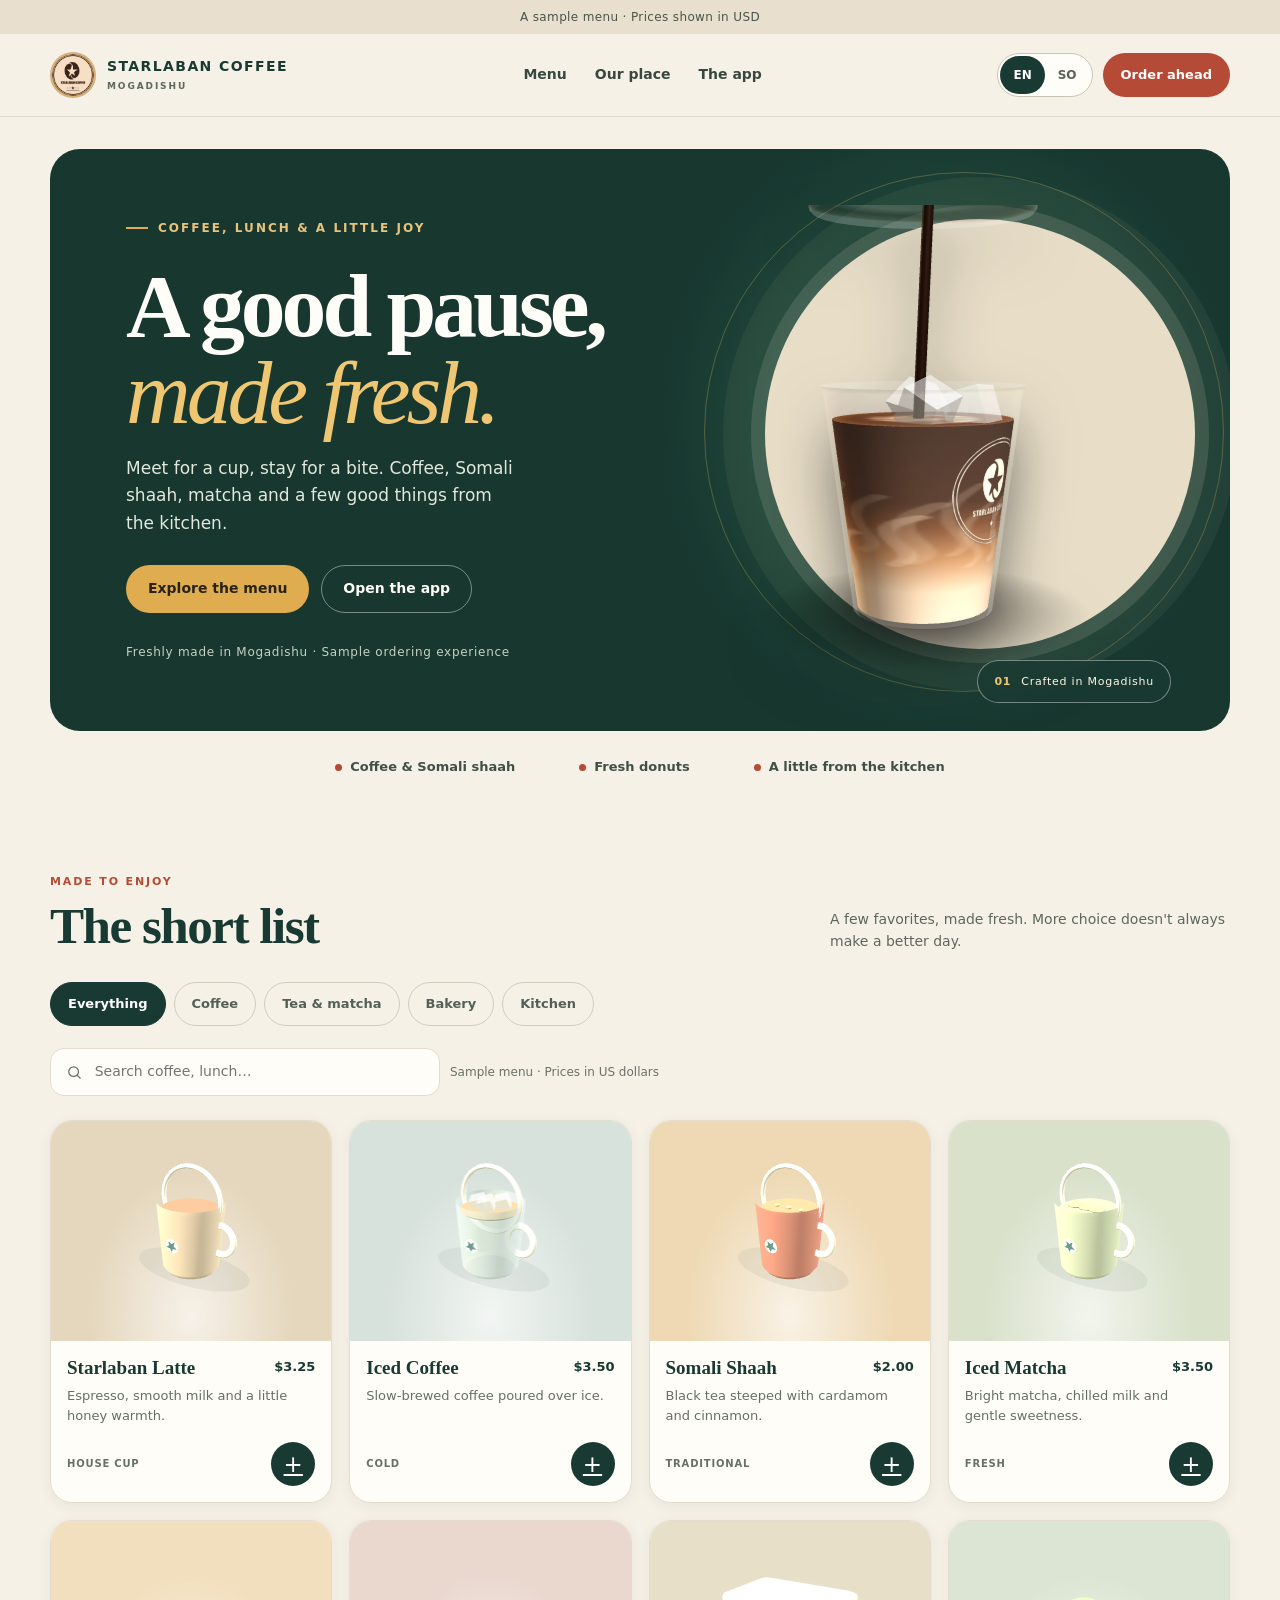
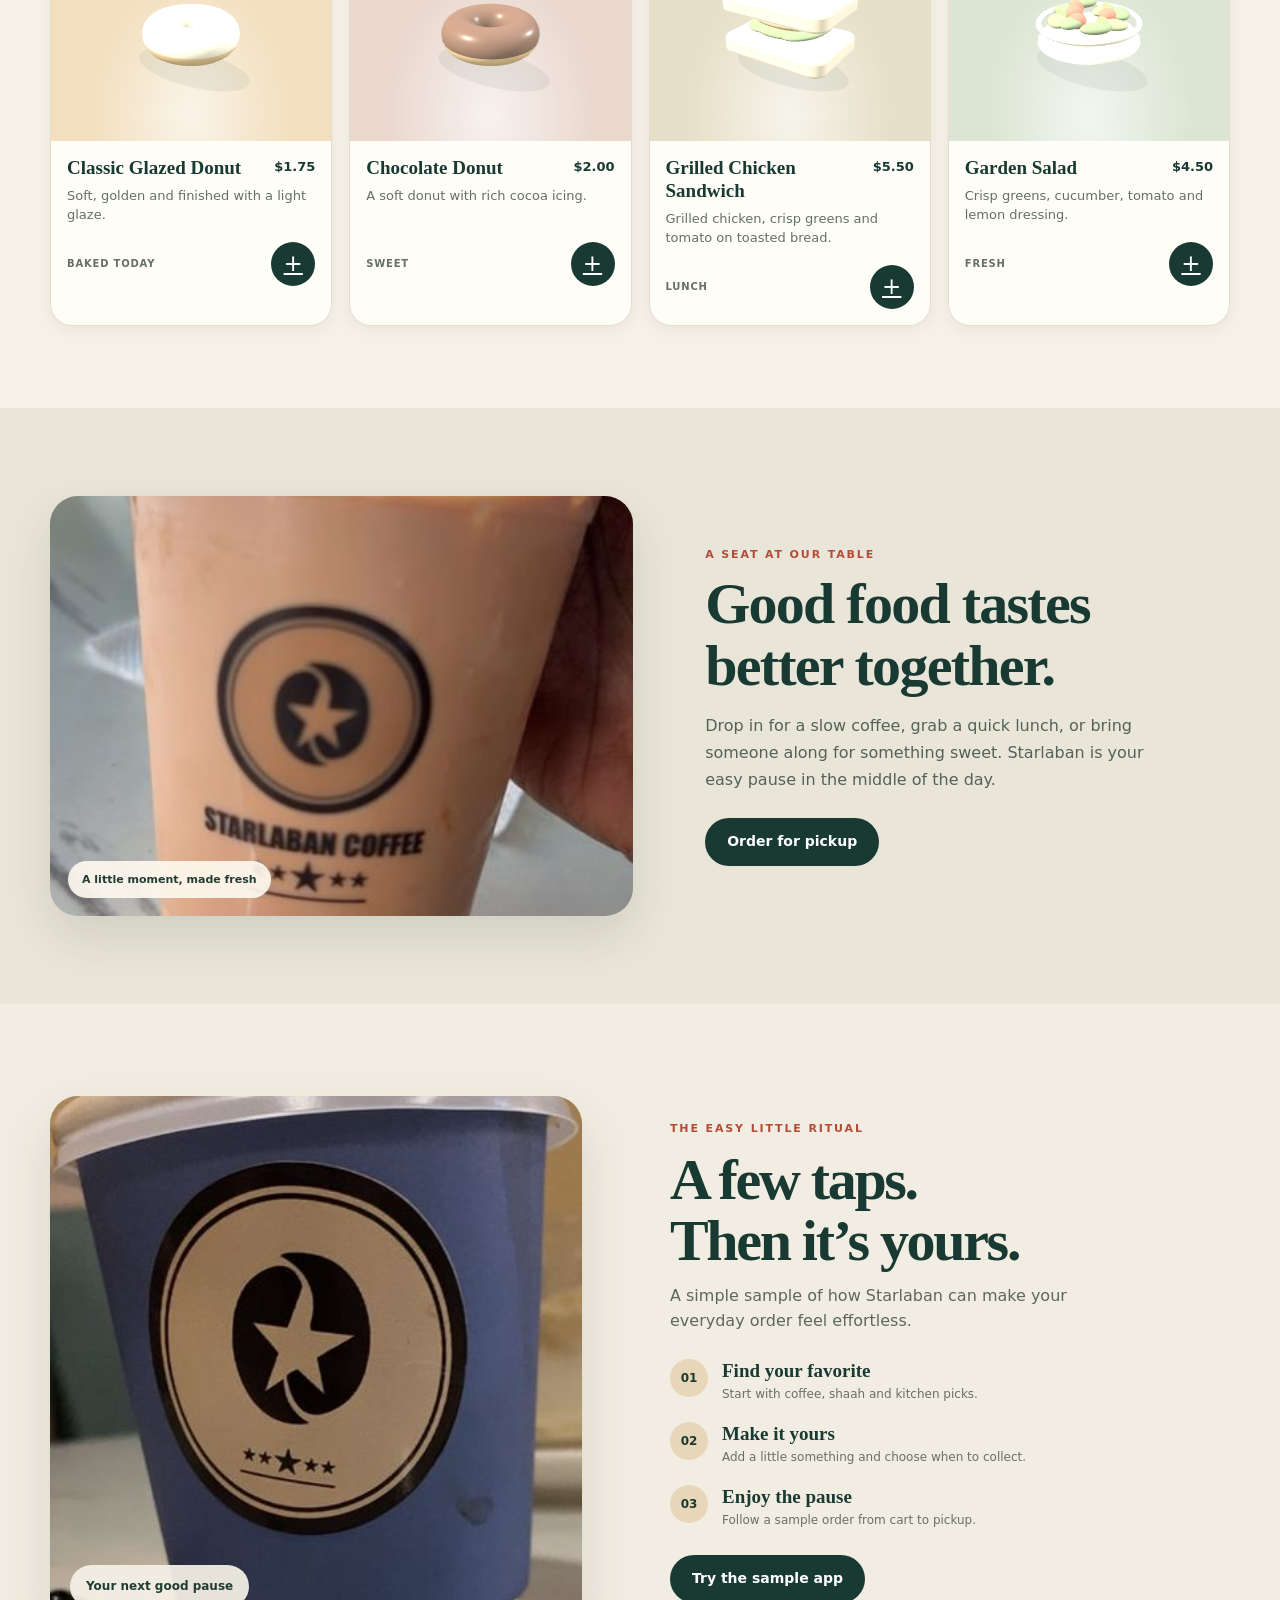
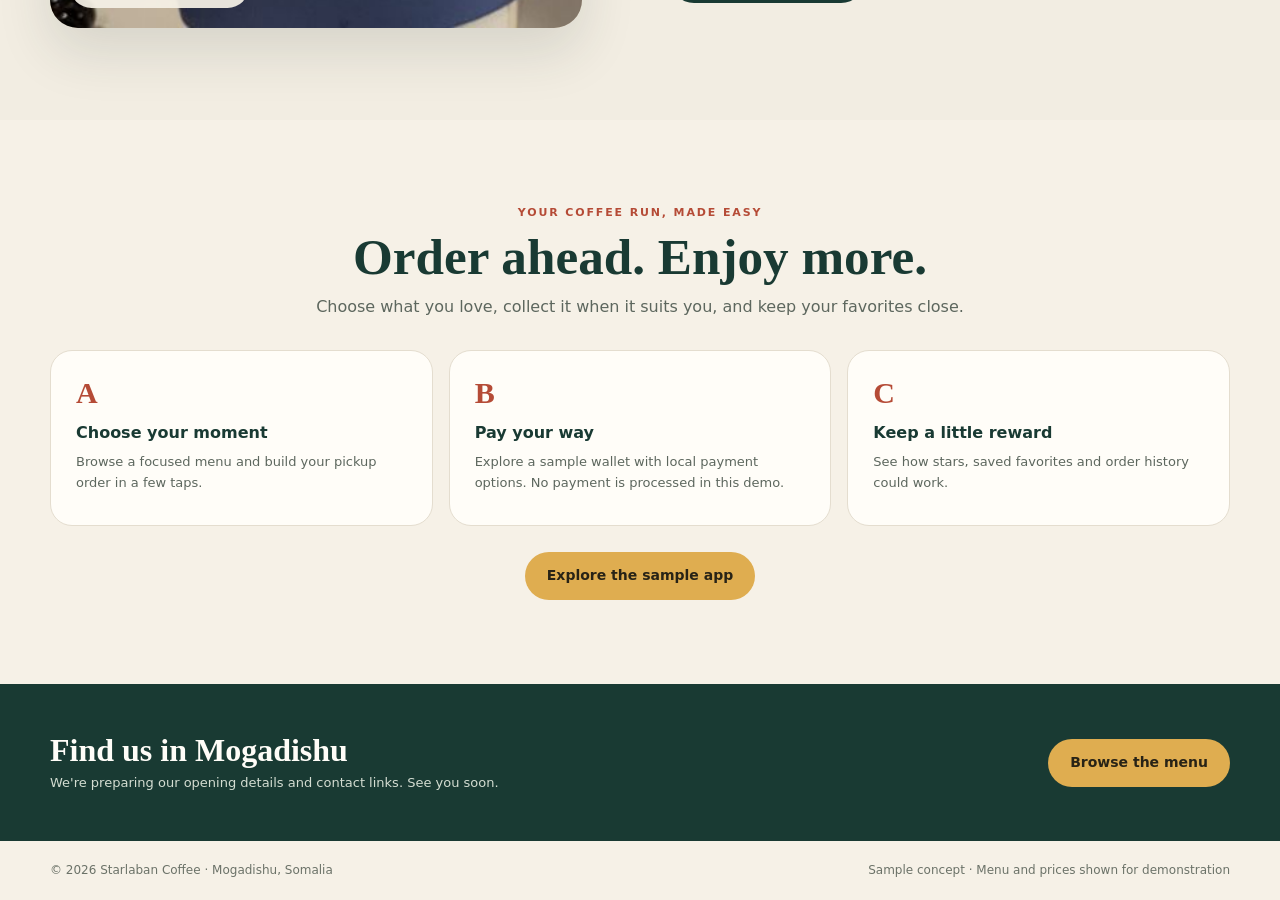
==== commit 93ab5399: "Refresh cached 3D renderer on the website" ====
--- a/index.html
+++ b/index.html
@@ -39,7 +39,7 @@
 <section class="how" id="how"><div class="wrap how-wrap"><div class="flow-photo"><img src="assets/photos/hot-cup.jpg" alt="Starlaban Coffee takeaway cup" loading="lazy"><div class="photo-chip" data-t="photoChip">Your next good pause</div></div><div class="flow-copy"><div class="kicker" data-t="flowKicker">The easy little ritual</div><h2 data-t="flowTitle">A few taps.<br>Then it’s yours.</h2><p data-t="flowText">A simple sample of how Starlaban can make your everyday order feel effortless.</p><ol class="flow-steps"><li><span>01</span><div><b data-t="flow1Title">Find your favorite</b><small data-t="flow1Text">Start with coffee, shaah and kitchen picks.</small></div></li><li><span>02</span><div><b data-t="flow2Title">Make it yours</b><small data-t="flow2Text">Add a little something and choose when to collect.</small></div></li><li><span>03</span><div><b data-t="flow3Title">Enjoy the pause</b><small data-t="flow3Text">Follow a sample order from cart to pickup.</small></div></li></ol><a class="btn flow-button" href="app/" data-t="flowCTA">Try the sample app</a></div></div></section><section class="app-promo" id="app"><div class="wrap"><div class="promo-head"><div class="kicker" data-t="appKicker">Your coffee run, made easy</div><h2 data-t="appTitle">Order ahead. Enjoy more.</h2><p data-t="appText">Choose what you love, collect it when it suits you, and keep your favorites close.</p></div><div class="features"><article class="feature"><span class="num">A</span><h3 data-t="f1Title">Choose your moment</h3><p data-t="f1Text">Browse a focused menu and build your pickup order in a few taps.</p></article><article class="feature"><span class="num">B</span><h3 data-t="f2Title">Pay your way</h3><p data-t="f2Text">Explore a sample wallet with local payment options. No payment is processed in this demo.</p></article><article class="feature"><span class="num">C</span><h3 data-t="f3Title">Keep a little reward</h3><p data-t="f3Text">See how stars, saved favorites and order history could work.</p></article></div><div class="promo-action"><a class="btn primary" href="app/" data-t="tryApp">Explore the sample app</a></div></div></section>
 <section class="visit" id="visit"><div class="wrap visit-row"><div><h2 data-t="visitTitle">Find us in Mogadishu</h2><p data-t="visitText">We're preparing our opening details and contact links. See you soon.</p></div><a class="btn" href="#menu" data-t="visitCTA">Browse the menu</a></div></section>
 </main><footer><div class="wrap footer-row"><span>© <span id="year"></span> Starlaban Coffee · Mogadishu, Somalia</span><span data-t="footerSample">Sample concept · Menu and prices shown for demonstration</span></div></footer>
-<script src="assets/vendor/three.min.js"></script><script src="assets/cup3d.js"></script><script src="assets/food3d.js"></script>
+<script src="assets/vendor/three.min.js"></script><script src="assets/cup3d.js"></script><script src="assets/food3d.js?v=2"></script>
 <script>
 const P=[
  {id:'latte',cat:'coffee',name:'Starlaban Latte',so:'Latte Starlaban',desc:'Espresso, smooth milk and a little honey warmth.',soDesc:'Espresso, caano jilicsan iyo macaan yar.',price:3.25,tone:'#e5d7bd',tag:'House cup'},
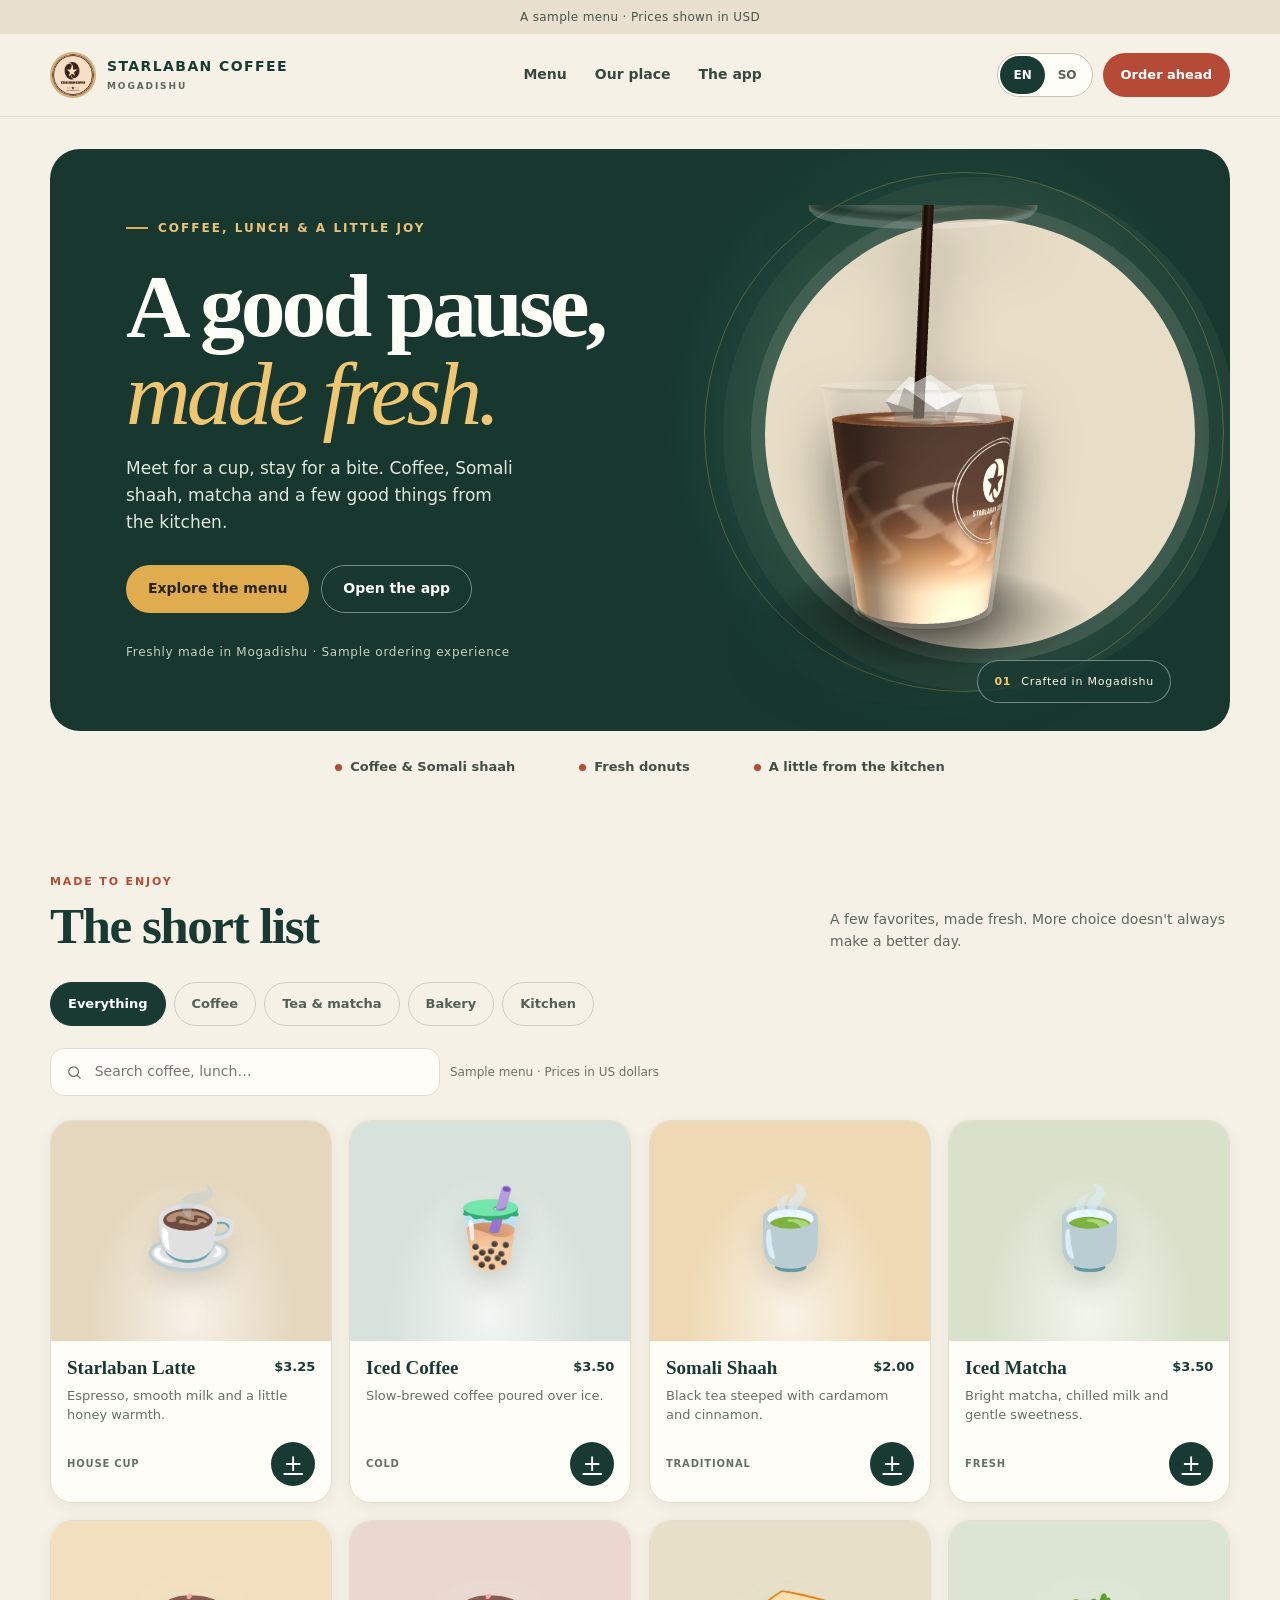
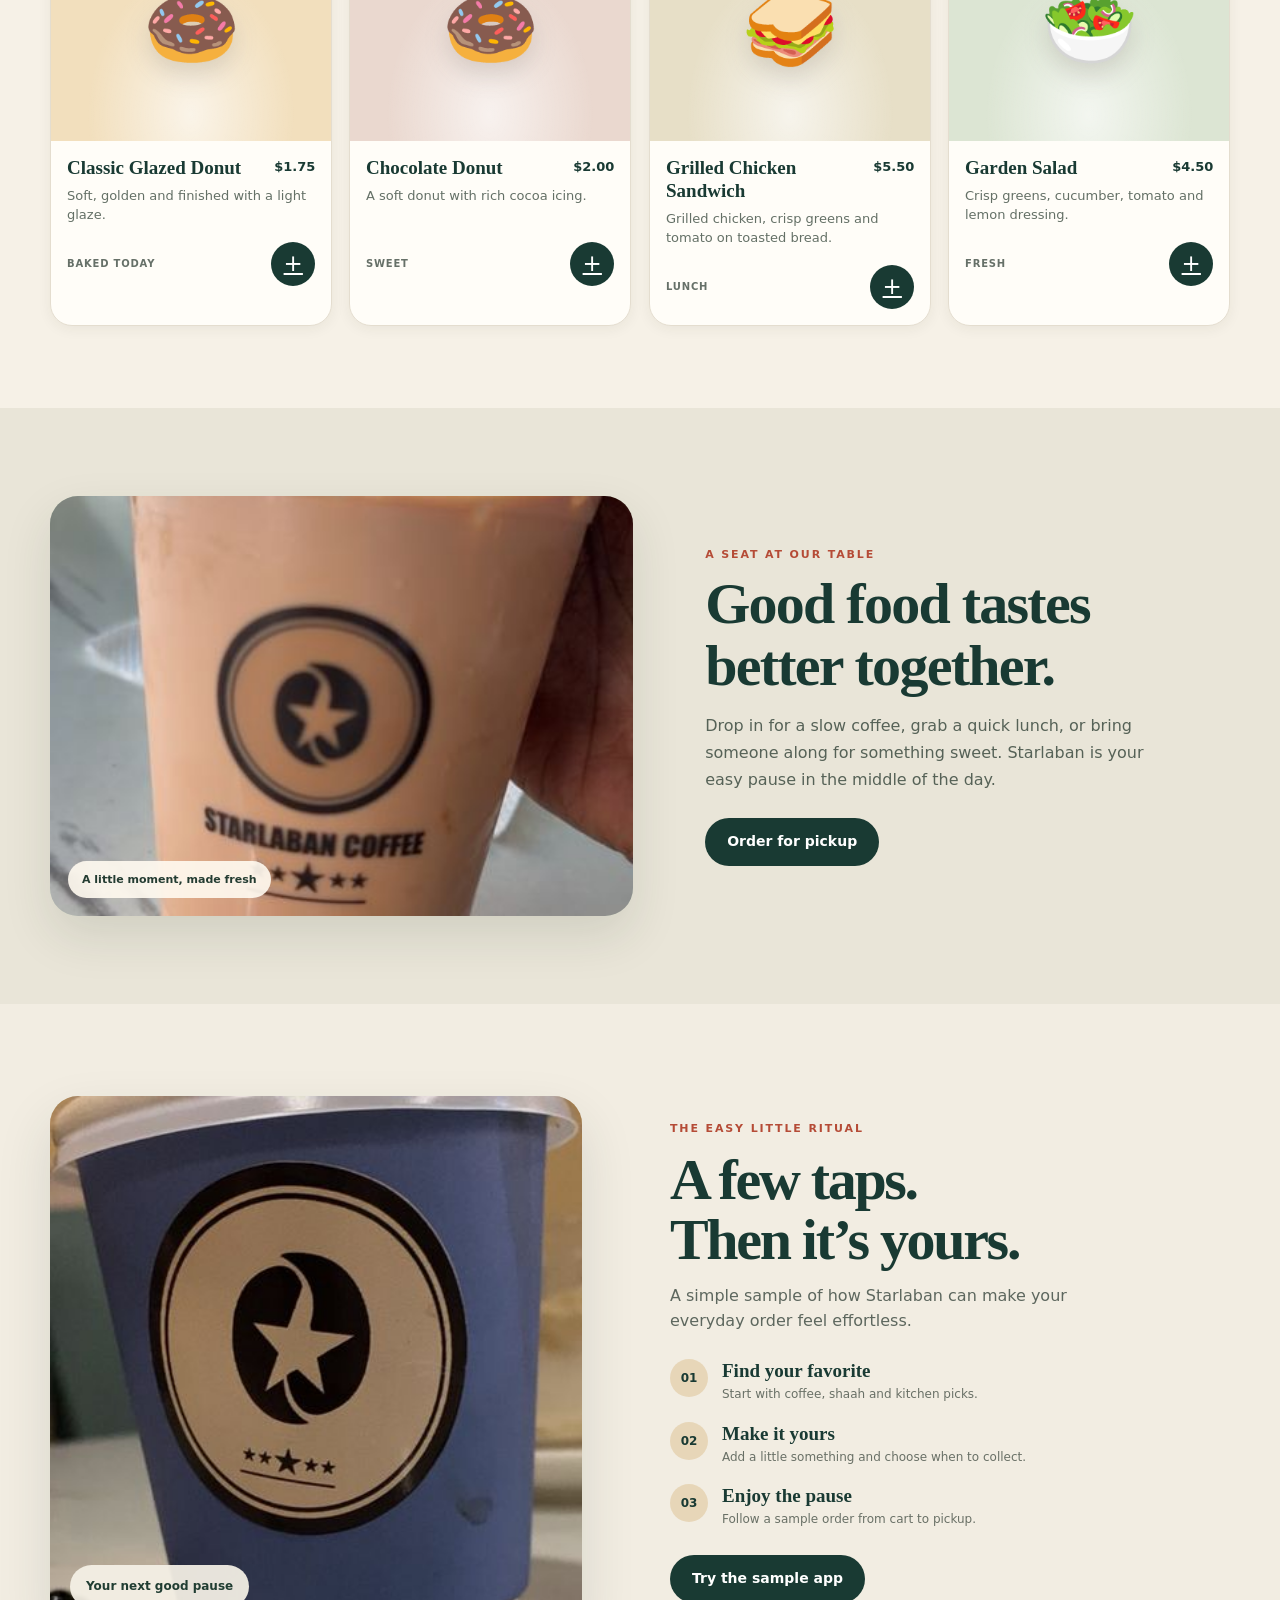
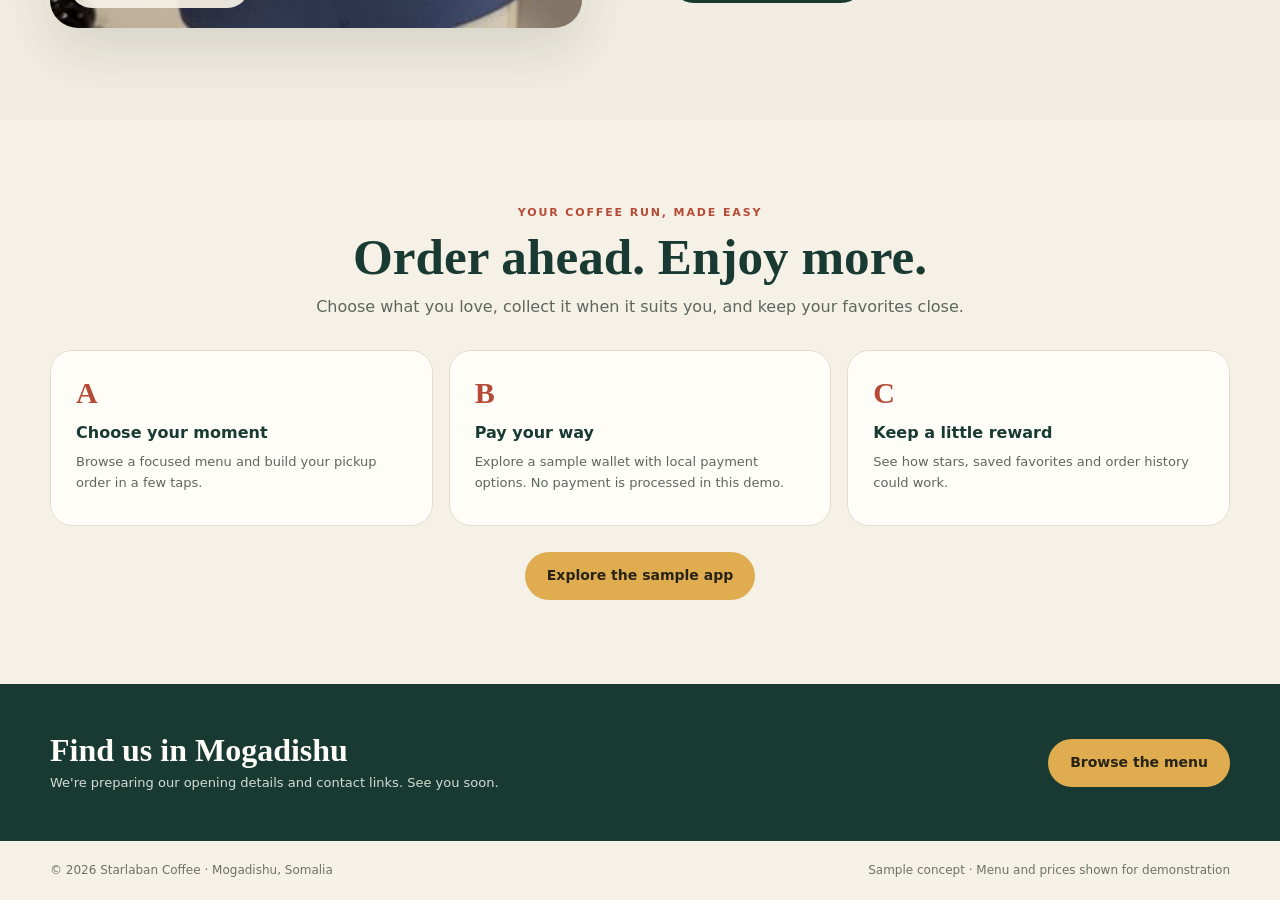
==== commit 512eb224: "Use emoji menu art and add subtle reveal motion" ====
--- a/index.html
+++ b/index.html
@@ -27,7 +27,16 @@
 @media(max-width:950px){.hero-panel{grid-template-columns:1fr .85fr}.hero-copy{padding-left:38px}.hero-art{min-height:470px}.hero-cup-3d{height:410px}.how-wrap{gap:36px}.flow-photo{min-height:430px}}
 @media(max-width:640px){.bar{height:66px}.hero{padding:14px 0 18px}.hero-panel{grid-template-columns:1fr;min-height:0}.hero-panel:after{inset:43% 0 0;background:radial-gradient(ellipse at 50% 44%,#315b4a 0,#21483b 49%,transparent 75%)}.hero-copy{padding:34px 25px 8px}.hero h1{font-size:clamp(51px,14vw,68px)}.hero-art{min-height:310px;padding:0 8px 10px}.hero-art:before{width:235px;right:15%;top:8%}.hero-orbit{width:300px;right:8%;top:1%}.hero-cup-3d{height:300px;width:min(100%,360px)}.hero-stamp{right:6%;bottom:14px;font-size:9px;padding:9px 12px}.promise{padding-bottom:25px}.dish-art{height:clamp(140px,45vw,210px)}.story{padding:54px 0}.story-grid{gap:26px}.story-art{min-height:270px;order:2}.how{padding:55px 0}.how-wrap{grid-template-columns:1fr;gap:28px}.flow-photo{min-height:320px;order:2}.flow-copy h2{font-size:43px}.flow-steps{gap:15px}.app-promo{padding:55px 0}}
 </style>
-</head>
+<style>
+.food-emoji{font-family:"Apple Color Emoji","Segoe UI Emoji","Noto Color Emoji",sans-serif;font-size:78px;line-height:1;display:block;filter:drop-shadow(0 12px 12px #3b322226);transform:translateY(-2px)}
+@media(max-width:640px){.dish-art .food-emoji{font-size:68px}}
+</style><style>
+.motion-enabled .reveal{opacity:0;transform:translate3d(0,12px,0);transition:opacity .42s ease,transform .52s cubic-bezier(.2,.7,.2,1);transition-delay:var(--reveal-delay,0ms);will-change:opacity,transform}
+.motion-enabled .reveal.is-visible{opacity:1;transform:translate3d(0,0,0)}
+.motion-enabled .reveal .food-emoji{opacity:0;transform:translate3d(0,9px,0) scale(.9);transition:opacity .38s ease,transform .52s cubic-bezier(.2,.7,.2,1);transition-delay:90ms}
+.motion-enabled .reveal.is-visible .food-emoji{opacity:1;transform:translate3d(0,-2px,0) scale(1)}
+@media(prefers-reduced-motion:reduce){.motion-enabled .reveal,.motion-enabled .reveal .food-emoji{opacity:1!important;transform:none!important;transition:none!important;will-change:auto!important}}
+</style></head>
 <body>
 <div class="notice" data-t="notice">A sample menu · Prices shown in USD</div>
 <header><div class="wrap bar"><a class="brand" href="#top" aria-label="Starlaban Coffee home"><img src="assets/logo.png" alt=""><span>STARLABAN COFFEE<small>MOGADISHU</small></span></a><nav class="links" aria-label="Main navigation"><a href="#menu" data-t="navMenu">Menu</a><a href="#story" data-t="navStory">Our place</a><a href="#app" data-t="navApp">The app</a></nav><div class="head-actions"><div class="lang" role="group" aria-label="Language / Luuqad"><button type="button" class="active" data-lang="en" aria-pressed="true">EN</button><button type="button" data-lang="so" aria-pressed="false">SO</button></div><a class="menu-link" href="#menu" data-t="navOrder">Order ahead</a></div></div></header>
@@ -39,7 +48,7 @@
 <section class="how" id="how"><div class="wrap how-wrap"><div class="flow-photo"><img src="assets/photos/hot-cup.jpg" alt="Starlaban Coffee takeaway cup" loading="lazy"><div class="photo-chip" data-t="photoChip">Your next good pause</div></div><div class="flow-copy"><div class="kicker" data-t="flowKicker">The easy little ritual</div><h2 data-t="flowTitle">A few taps.<br>Then it’s yours.</h2><p data-t="flowText">A simple sample of how Starlaban can make your everyday order feel effortless.</p><ol class="flow-steps"><li><span>01</span><div><b data-t="flow1Title">Find your favorite</b><small data-t="flow1Text">Start with coffee, shaah and kitchen picks.</small></div></li><li><span>02</span><div><b data-t="flow2Title">Make it yours</b><small data-t="flow2Text">Add a little something and choose when to collect.</small></div></li><li><span>03</span><div><b data-t="flow3Title">Enjoy the pause</b><small data-t="flow3Text">Follow a sample order from cart to pickup.</small></div></li></ol><a class="btn flow-button" href="app/" data-t="flowCTA">Try the sample app</a></div></div></section><section class="app-promo" id="app"><div class="wrap"><div class="promo-head"><div class="kicker" data-t="appKicker">Your coffee run, made easy</div><h2 data-t="appTitle">Order ahead. Enjoy more.</h2><p data-t="appText">Choose what you love, collect it when it suits you, and keep your favorites close.</p></div><div class="features"><article class="feature"><span class="num">A</span><h3 data-t="f1Title">Choose your moment</h3><p data-t="f1Text">Browse a focused menu and build your pickup order in a few taps.</p></article><article class="feature"><span class="num">B</span><h3 data-t="f2Title">Pay your way</h3><p data-t="f2Text">Explore a sample wallet with local payment options. No payment is processed in this demo.</p></article><article class="feature"><span class="num">C</span><h3 data-t="f3Title">Keep a little reward</h3><p data-t="f3Text">See how stars, saved favorites and order history could work.</p></article></div><div class="promo-action"><a class="btn primary" href="app/" data-t="tryApp">Explore the sample app</a></div></div></section>
 <section class="visit" id="visit"><div class="wrap visit-row"><div><h2 data-t="visitTitle">Find us in Mogadishu</h2><p data-t="visitText">We're preparing our opening details and contact links. See you soon.</p></div><a class="btn" href="#menu" data-t="visitCTA">Browse the menu</a></div></section>
 </main><footer><div class="wrap footer-row"><span>© <span id="year"></span> Starlaban Coffee · Mogadishu, Somalia</span><span data-t="footerSample">Sample concept · Menu and prices shown for demonstration</span></div></footer>
-<script src="assets/vendor/three.min.js"></script><script src="assets/cup3d.js"></script><script src="assets/food3d.js?v=2"></script>
+<script src="assets/vendor/three.min.js"></script><script src="assets/cup3d.js"></script>
 <script>
 const P=[
  {id:'latte',cat:'coffee',name:'Starlaban Latte',so:'Latte Starlaban',desc:'Espresso, smooth milk and a little honey warmth.',soDesc:'Espresso, caano jilicsan iyo macaan yar.',price:3.25,tone:'#e5d7bd',tag:'House cup'},
@@ -55,12 +64,14 @@
 const T={en:{notice:'A sample menu · Prices shown in USD',navMenu:'Menu',navStory:'Our place',navApp:'The app',navOrder:'Order ahead',eyebrow:'Coffee, lunch & a little joy',heroTitle:'A good pause,<br><em>made fresh.</em>',heroText:'Meet for a cup, stay for a bite. Coffee, Somali shaah, matcha and a few good things from the kitchen.',heroCTA:'Explore the menu',heroApp:'Open the app',heroMeta:'Freshly made in Mogadishu · Sample ordering experience',pCoffee:'Coffee & Somali shaah',pFresh:'Fresh donuts',pKitchen:'A little from the kitchen',menuKicker:'Made to enjoy',menuTitle:'The short list',menuIntro:"A few favorites, made fresh. More choice doesn't always make a better day.",searchLabel:'Search the menu',search:'Search coffee, lunch…',samplePrices:'Sample menu · Prices in US dollars',storyKicker:'A seat at our table',storyTitle:'Good food tastes better together.',storyText:'Drop in for a slow coffee, grab a quick lunch, or bring someone along for something sweet. Starlaban is your easy pause in the middle of the day.',storyCTA:'Order for pickup',appKicker:'Your coffee run, made easy',appTitle:'Order ahead. Enjoy more.',appText:'Choose what you love, collect it when it suits you, and keep your favorites close.',f1Title:'Choose your moment',f1Text:'Browse a focused menu and build your pickup order in a few taps.',f2Title:'Pay your way',f2Text:'Explore a sample wallet with local payment options. No payment is processed in this demo.',f3Title:'Keep a little reward',f3Text:'See how stars, saved favorites and order history could work.',tryApp:'Explore the sample app',visitTitle:'Find us in Mogadishu',visitText:"We're preparing our opening details and contact links. See you soon.",visitCTA:'Browse the menu',footerSample:'Sample concept · Menu and prices shown for demonstration',heroStamp:'Crafted in Mogadishu',photoCaption:'A little moment, made fresh',photoChip:'Your next good pause',flowKicker:'The easy little ritual',flowTitle:'A few taps.<br>Then it’s yours.',flowText:'A simple sample of how Starlaban can make your everyday order feel effortless.',flow1Title:'Find your favorite',flow1Text:'Start with coffee, shaah and kitchen picks.',flow2Title:'Make it yours',flow2Text:'Add a little something and choose when to collect.',flow3Title:'Enjoy the pause',flow3Text:'Follow a sample order from cart to pickup.',flowCTA:'Try the sample app',empty:'No dishes found. Try another search.'},
 so:{notice:'Liis tusaale ah · Qiimayaashu waa USD',navMenu:'Liiska',navStory:'Goobtayada',navApp:'Appka',navOrder:'Hore u dalbo',eyebrow:'Qahwo, qado iyo farxad yar',heroTitle:'Nasasho fiican,<br><em>cusubna loo sameeyay.</em>',heroText:'Qahwo, shaah Soomaali, matcha iyo cuntooyin yar oo jikada laga diyaariyo.',heroCTA:'Eeg liiska',heroApp:'Fur appka',heroMeta:'Muqdisho ayaa lagu diyaariyaa · Dalab tijaabo ah',pCoffee:'Qahwo & shaah Soomaali',pFresh:'Doonyo cusub',pKitchen:'Cunto yar oo jikada ah',menuKicker:'Si aad ugu raaxaysato',menuTitle:'Liiska kooban',menuIntro:'Waxyaabo la jecel yahay oo cusub. Doorashooyin badan mar walba ma wanaajiyaan maalinta.',searchLabel:'Ka raadi liiska',search:'Ka raadi qahwo ama qado…',samplePrices:'Liis tusaale ah · Qiimuhu waa doollar',storyKicker:'Kursi miiskayaga ah',storyTitle:'Cunto fiican waa ka sii macaan tahay marka la wadaago.',storyText:'U imow qahwo tartiib ah, qado degdeg ah, ama wax macaan oo aad qof la wadaagto. Starlaban waa nasashadaada fudud ee maalinta.',storyCTA:'Hore u dalbo',appKicker:'Dalabka qahwadaada oo fudud',appTitle:'Hore u dalbo. Ku raaxayso.',appText:'Dooro waxaad jeceshahay, soo qaado waqtiga kugu habboon, kaydsana kuwa aad jeceshahay.',f1Title:'Dooro waqtigaaga',f1Text:'Eeg liis kooban oo dalabkaaga ku diyaari dhowr taabasho.',f2Title:'U bixi sidaad jeceshahay',f2Text:'Tijaabi boorsada tusaalaha ah iyo hababka lacag-bixinta gudaha. Lacag dhab ah lama qaado.',f3Title:'Hel abaalmarin',f3Text:'Eeg sida xidigaha, waxyaabaha la kaydiyay iyo taariikhda dalabku u shaqayn karaan.',tryApp:'Tijaabi appka tusaalaha ah',visitTitle:'Naga hel Muqdisho',visitText:'Waxaan diyaarinaynaa faahfaahinta furitaanka iyo xiriirka. Dhawaan ayaan is arki doonnaa.',visitCTA:'Eeg liiska',footerSample:'Tusaale · Liiska iyo qiimayaasha waa tijaabo',heroStamp:'Waxaa lagu diyaariyaa Muqdisho',photoCaption:'Daqiiqad yar oo cusub',photoChip:'Nasashadaada xigta',flowKicker:'Dalab fudud oo degdeg ah',flowTitle:'Dhowr taabasho.<br>Adigaa leh.',flowText:'Tusaale fudud oo muujinaya sida Starlaban uga dhigi karto dalabkaaga maalinlaha ah mid sahlan.',flow1Title:'Hel waxa aad jeceshahay',flow1Text:'Ka bilow qahwo, shaah iyo cuntooyinka jikada.',flow2Title:'Adigu dooro',flow2Text:'Ku dar wax yar oo dooro waqtiga aad soo qaadanayso.',flow3Title:'Ku raaxayso nasashada',flow3Text:'Raac tusaalaha dalabka laga bilaabo dambiisha ilaa qaadashada.',flowCTA:'Tijaabi appka tusaalaha ah',empty:'Cunto lama helin. Isku day eray kale.'}};
 let lang='en',cat='all',query='';document.getElementById('year').textContent=new Date().getFullYear();
-function art(id){const p=P.find(x=>x.id===id);return '<div class="food3d" data-food3d="'+id+'" role="img" aria-label="'+(p?p.name:'Starlaban menu item')+' three dimensional model"></div>'}
+function art(id){const p=P.find(x=>x.id===id);const e={latte:'☕',iced:'🧋',shaah:'🍵',matcha:'🍵',glazed:'🍩',choco:'🍩',sandwich:'🥪',salad:'🥗'}[id]||'☕';return '<span class="food-emoji" role="img" aria-label="'+(p?p.name:'Starlaban menu item')+'">'+e+'</span>'}
 function renderFilters(){const el=document.getElementById('filters');el.innerHTML='';CATS[lang].forEach(([id,label])=>{const b=document.createElement('button');b.type='button';b.textContent=label;b.setAttribute('aria-pressed',cat===id);b.onclick=()=>{cat=id;renderFilters();renderMenu()};el.append(b)})}
 function renderMenu(){const grid=document.getElementById('grid'),term=query.toLowerCase();const items=P.filter(p=>(cat==='all'||p.cat===cat)&&(!term||(p.name+' '+p.so+' '+p.desc+' '+p.soDesc).toLowerCase().includes(term)));grid.innerHTML='';if(!items.length){grid.innerHTML='<p class="no-results">'+T[lang].empty+'</p>';return}items.forEach(p=>{const card=document.createElement('article');card.className='dish';card.style.setProperty('--tone',p.tone);card.innerHTML='<div class="dish-art">'+art(p.id)+'</div><div class="dish-body"><div class="dish-top"><h3>'+ (lang==='so'?p.so:p.name)+'</h3><span class="price">$'+p.price.toFixed(2)+'</span></div><p>'+(lang==='so'?p.soDesc:p.desc)+'</p><div class="dish-foot"><span class="tag">'+p.tag+'</span><a class="add" aria-label="'+(lang==='so'?'Ku dar ':'Add ')+(lang==='so'?p.so:p.name)+'" href="app/?item='+p.id+'">+</a></div></div>';grid.append(card)})}
 function setLang(l){lang=l;document.documentElement.lang=l;document.querySelectorAll('[data-lang]').forEach(b=>{const on=b.dataset.lang===l;b.classList.toggle('active',on);b.setAttribute('aria-pressed',on)});document.querySelectorAll('[data-t]').forEach(e=>{const v=T[l][e.dataset.t];if(v)e.innerHTML=v});document.getElementById('search').placeholder=T[l].search;renderFilters();renderMenu()}
 document.querySelectorAll('[data-lang]').forEach(b=>b.addEventListener('click',()=>setLang(b.dataset.lang)));document.getElementById('search').addEventListener('input',e=>{query=e.target.value.trim();renderMenu()});renderFilters();renderMenu();
 if(window.StarlabanCup){StarlabanCup.mount(document.getElementById("hero-cup-3d"),{milkSrc:"assets/logo-milk.png",fallbackSrc:"assets/photos/iced-latte.jpg"});}
 </script>
-</body></html>
+<script>
+(()=>{const reduce=window.matchMedia('(prefers-reduced-motion: reduce)').matches;if(reduce||!('IntersectionObserver'in window))return;const selector=".hero-copy > *, .hero-art, .section-head h2, .dish, .story-art img, .flow-photo, .flow-copy > *";document.documentElement.classList.add('motion-enabled');const io=new IntersectionObserver(entries=>entries.forEach(entry=>{if(entry.isIntersecting){entry.target.classList.add('is-visible');io.unobserve(entry.target)}}),{threshold:.12,rootMargin:'0px 0px -20px 0px'});function scan(root){if(!root||!root.querySelectorAll)return;root.querySelectorAll(selector).forEach(el=>{if(el.classList.contains('reveal'))return;const group=el.closest('.grid,.featured,.hero-copy,.hello');if(group){const items=[...group.querySelectorAll('.dish,.feature,.reveal')].filter(x=>x!==el);el.style.setProperty('--reveal-delay',Math.min(items.length%4,3)*55+'ms')}el.classList.add('reveal');io.observe(el)})}scan(document);const target=document.querySelector("main");if(target)new MutationObserver(records=>records.forEach(record=>record.addedNodes.forEach(node=>{if(node.nodeType===1){if(node.matches&&node.matches(selector)){scan(node.parentElement)}else scan(node)}}))).observe(target,{childList:true,subtree:true})})();
+</script></body></html>
 
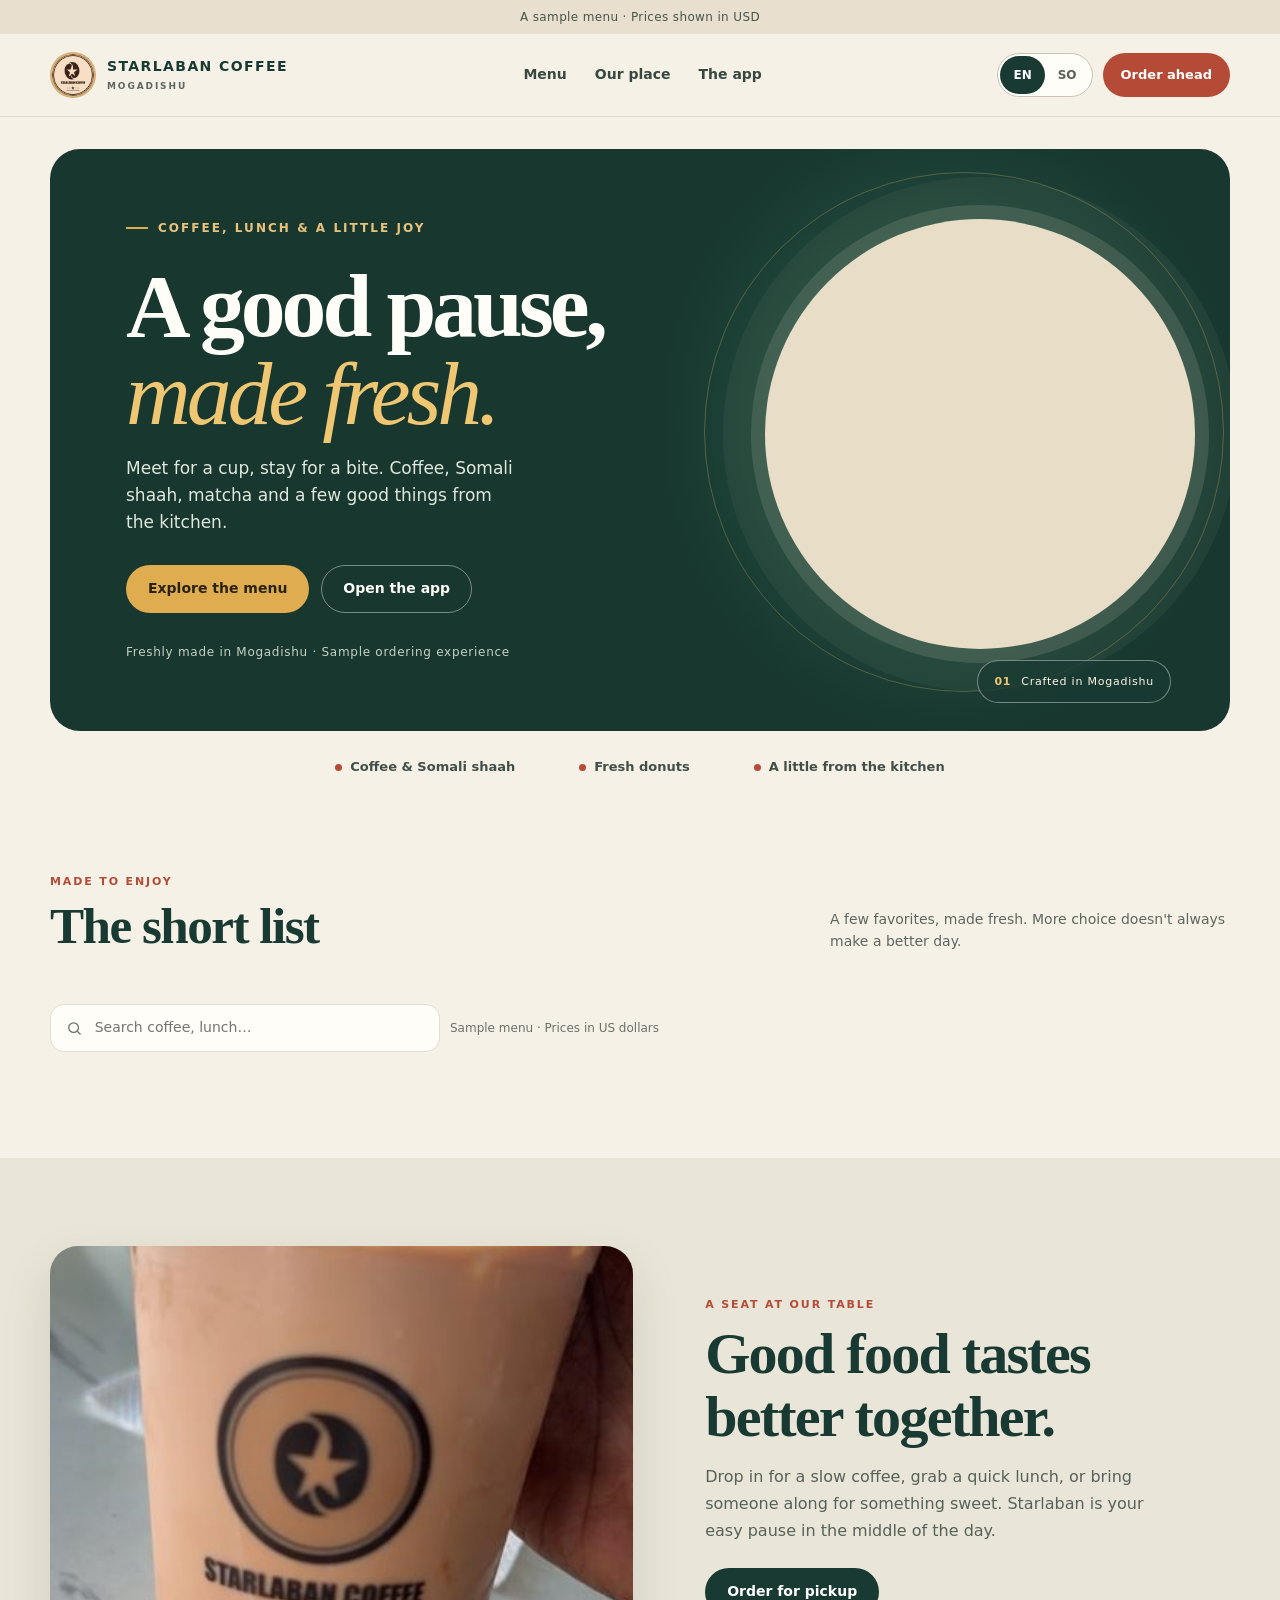
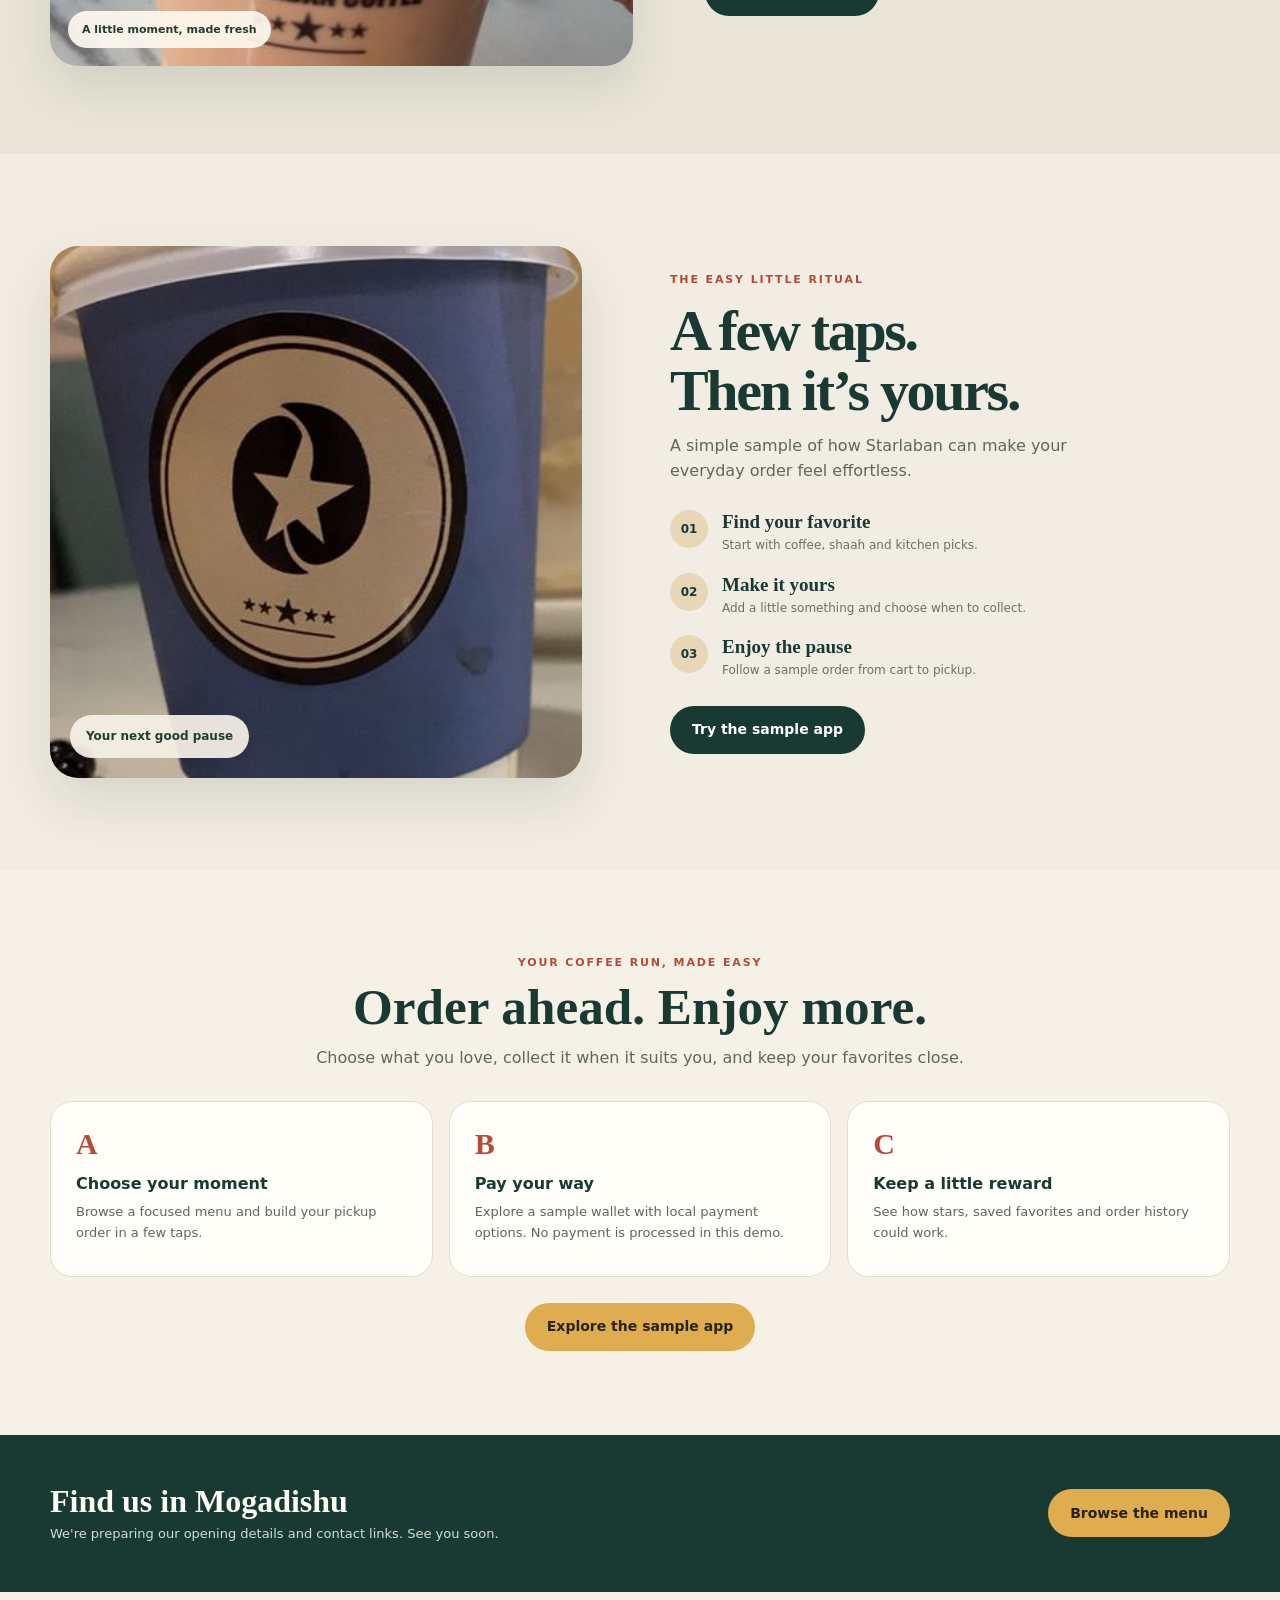
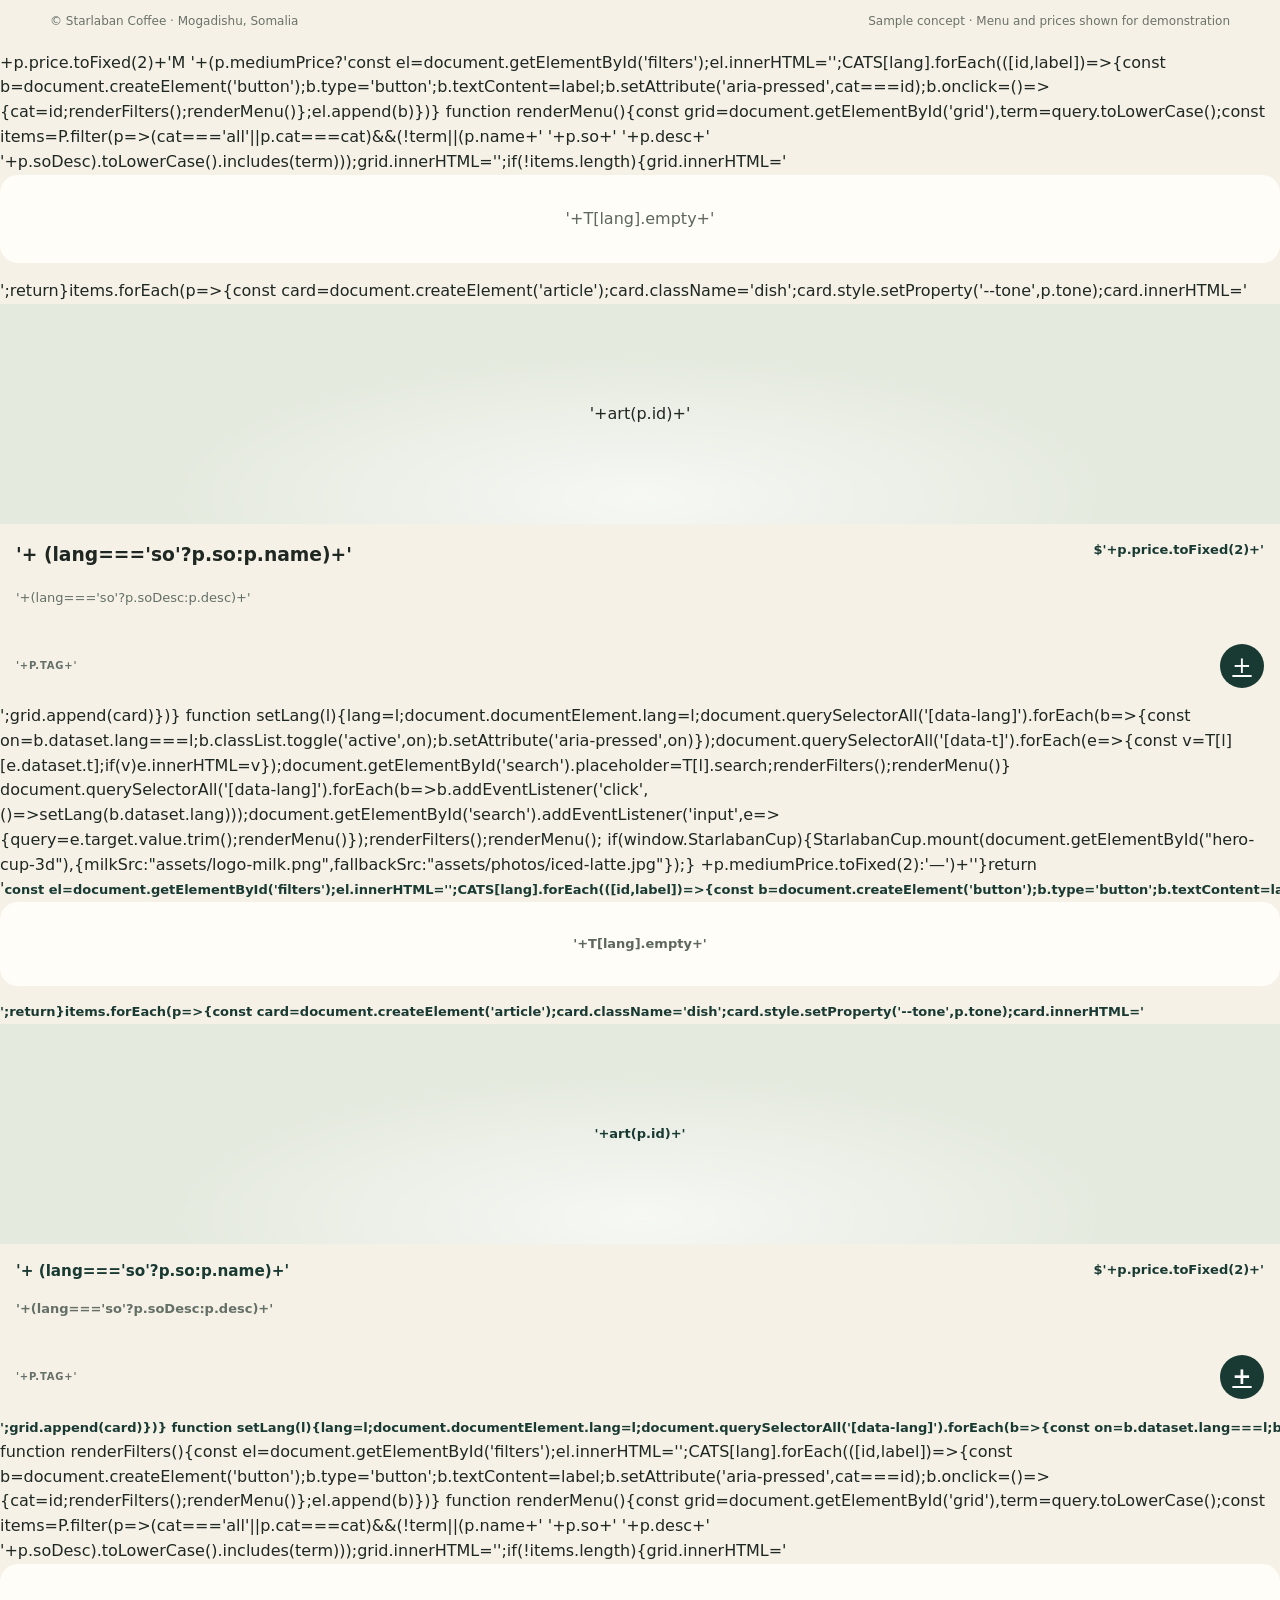
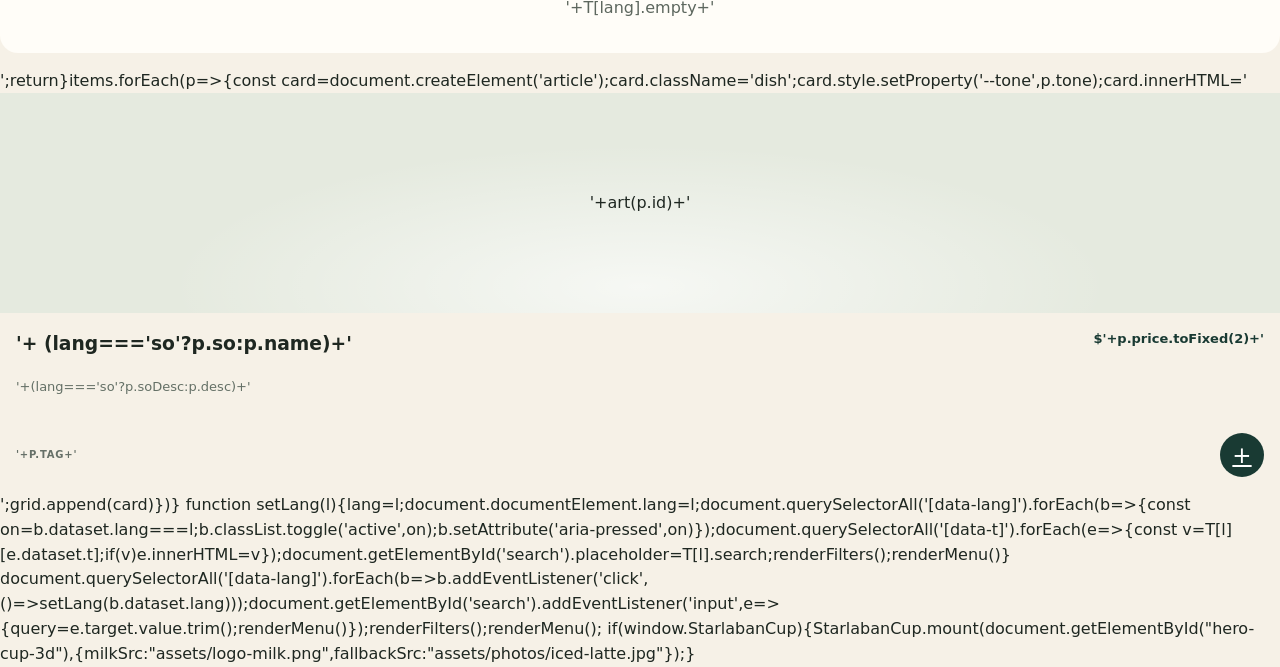
==== commit 3fc77047: "Update official Starlaban menu" ====
--- a/index.html
+++ b/index.html
@@ -36,6 +36,9 @@
 .motion-enabled .reveal .food-emoji{opacity:0;transform:translate3d(0,9px,0) scale(.9);transition:opacity .38s ease,transform .52s cubic-bezier(.2,.7,.2,1);transition-delay:90ms}
 .motion-enabled .reveal.is-visible .food-emoji{opacity:1;transform:translate3d(0,-2px,0) scale(1)}
 @media(prefers-reduced-motion:reduce){.motion-enabled .reveal,.motion-enabled .reveal .food-emoji{opacity:1!important;transform:none!important;transition:none!important;will-change:auto!important}}
+</style><style>
+.price-set{display:flex;flex-direction:column;gap:2px;align-items:flex-end;white-space:nowrap;font-size:11px;line-height:1.2;font-weight:800;color:var(--forest)}
+@media(max-width:640px){.price-set{font-size:10px}}
 </style></head>
 <body>
 <div class="notice" data-t="notice">A sample menu · Prices shown in USD</div>
@@ -51,20 +54,76 @@
 <script src="assets/vendor/three.min.js"></script><script src="assets/cup3d.js"></script>
 <script>
 const P=[
- {id:'latte',cat:'coffee',name:'Starlaban Latte',so:'Latte Starlaban',desc:'Espresso, smooth milk and a little honey warmth.',soDesc:'Espresso, caano jilicsan iyo macaan yar.',price:3.25,tone:'#e5d7bd',tag:'House cup'},
- {id:'iced',cat:'coffee',name:'Iced Coffee',so:'Qahwo qabow',desc:'Slow-brewed coffee poured over ice.',soDesc:'Qahwo qabow oo baraf lagu shubay.',price:3.5,tone:'#d8e2dc',tag:'Cold'},
- {id:'shaah',cat:'tea',name:'Somali Shaah',so:'Shaah Soomaali',desc:'Black tea steeped with cardamom and cinnamon.',soDesc:'Shaah madow oo heyl iyo qorfe leh.',price:2.0,tone:'#eed9b4',tag:'Traditional'},
- {id:'matcha',cat:'tea',name:'Iced Matcha',so:'Matcha qabow',desc:'Bright matcha, chilled milk and gentle sweetness.',soDesc:'Matcha cagaaran, caano qabow iyo macaan yar.',price:3.5,tone:'#d9e1cb',tag:'Fresh'},
- {id:'glazed',cat:'bakery',name:'Classic Glazed Donut',so:'Doonyo sonkor leh',desc:'Soft, golden and finished with a light glaze.',soDesc:'Jilicsan oo dahab ah, sonkor khafiif ahna leh.',price:1.75,tone:'#f2dfbd',tag:'Baked today'},
- {id:'choco',cat:'bakery',name:'Chocolate Donut',so:'Doonyo shukulaato',desc:'A soft donut with rich cocoa icing.',soDesc:'Doonyo jilicsan oo shukulaato leh.',price:2.0,tone:'#ead8cf',tag:'Sweet'},
- {id:'sandwich',cat:'kitchen',name:'Grilled Chicken Sandwich',so:'Rooti digaag duban',desc:'Grilled chicken, crisp greens and tomato on toasted bread.',soDesc:'Digaag duban, caleen cusub iyo yaanyo, rooti la dubay.',price:5.5,tone:'#e7dfc7',tag:'Lunch'},
- {id:'salad',cat:'kitchen',name:'Garden Salad',so:'Salad khudaar',desc:'Crisp greens, cucumber, tomato and lemon dressing.',soDesc:'Caleen cusub, qajaar, yaanyo iyo liin.',price:4.5,tone:'#dce5d3',tag:'Fresh'}
+{id:"espresso",cat:"hot",name:"Espresso",so:"Espresso",desc:"A short, rich shot of espresso.",soDesc:"Qaxwo espresso ah oo xooggan.",price:1.25,sized:true,emoji:"☕",tone:"#e5d7bd",tag:"Hot drink"},
+{id:"cappuccino",cat:"hot",name:"Cappuccino",so:"Cappuccino",desc:"Espresso with steamed milk and a soft foam.",soDesc:"Espresso leh caano la uumiyey iyo xumbo jilicsan.",price:1.6,mediumPrice:2.4,sized:true,emoji:"☕",tone:"#d8e2dc",tag:"Hot drink"},
+{id:"latte",cat:"hot",name:"Latte",so:"Latte",desc:"Espresso blended with steamed milk.",soDesc:"Espresso lagu qasay caano la uumiyey.",price:1.6,mediumPrice:2.4,sized:true,emoji:"☕",tone:"#e5d7bd",tag:"Hot drink"},
+{id:"americano",cat:"hot",name:"Americano",so:"Americano",desc:"Espresso softened with hot water.",soDesc:"Espresso lagu khafiifiyey biyo kulul.",price:1,mediumPrice:1.5,sized:true,emoji:"☕",tone:"#d8e2dc",tag:"Hot drink"},
+{id:"macchiato",cat:"hot",name:"Macchiato",so:"Macchiato",desc:"Espresso with a small touch of milk.",soDesc:"Espresso leh caano yar.",price:1,sized:true,emoji:"☕",tone:"#e5d7bd",tag:"Hot drink"},
+{id:"mocha",cat:"hot",name:"Mocha",so:"Mocha",desc:"Espresso, chocolate and steamed milk.",soDesc:"Espresso, shukulaato iyo caano la uumiyey.",price:2.25,mediumPrice:2.75,sized:true,emoji:"☕",tone:"#ead8cf",tag:"Hot drink"},
+{id:"spanish-latte",cat:"hot",name:"Spanish Latte",so:"Latte Isbaanish",desc:"Espresso with sweet, creamy milk.",soDesc:"Espresso leh caano macaan oo kareem leh.",price:2.25,mediumPrice:2.65,sized:true,emoji:"☕",tone:"#f2dfbd",tag:"Hot drink"},
+{id:"somali-tea",cat:"hot",name:"Somali Tea",so:"Shaah Soomaali",desc:"A comforting cup of Somali tea.",soDesc:"Koob shaah Soomaali ah oo diirran.",price:1,mediumPrice:1.5,sized:true,emoji:"🍵",tone:"#eed9b4",tag:"Hot drink"},
+{id:"black-tea",cat:"hot",name:"Black Tea",so:"Shaah Madow",desc:"A simple, warming black tea.",soDesc:"Shaah madow oo diirran.",price:0.75,sized:true,emoji:"🍵",tone:"#e5d7bd",tag:"Hot drink"},
+{id:"green-tea",cat:"hot",name:"Green Tea",so:"Shaah Cagaaran",desc:"A light, delicate cup of green tea.",soDesc:"Koob shaah cagaaran oo khafiif ah.",price:1,mediumPrice:1.5,sized:true,emoji:"🍵",tone:"#d9e1cb",tag:"Hot drink"},
+{id:"karak-tea",cat:"hot",name:"Karak Tea",so:"Shaah Karak",desc:"Rich karak tea with warming spices.",soDesc:"Shaah karak hodan ah oo xawaash leh.",price:1.25,mediumPrice:2,sized:true,emoji:"🍵",tone:"#eed9b4",tag:"Hot drink"},
+{id:"espresso-milk",cat:"hot",name:"Espresso with Milk",so:"Espresso Caano leh",desc:"A rich espresso finished with milk.",soDesc:"Espresso xooggan oo caano lagu daray.",price:1.6,sized:true,emoji:"☕",tone:"#d8e2dc",tag:"Hot drink"},
+{id:"iced-latte",cat:"iced",name:"Iced Latte",so:"Latte Qabow",desc:"Espresso and chilled milk over ice.",soDesc:"Espresso iyo caano qabow oo baraf lagu shubay.",price:2.5,emoji:"🧋",tone:"#d8e2dc",tag:"Iced drink"},
+{id:"iced-spanish-latte",cat:"iced",name:"Iced Spanish Latte",so:"Latte Isbaanish Qabow",desc:"Sweet, creamy Spanish latte served cold.",soDesc:"Latte Isbaanish macaan oo qabow.",price:2.75,emoji:"🧋",tone:"#e5d7bd",tag:"Iced drink"},
+{id:"iced-mocha",cat:"iced",name:"Iced Mocha",so:"Mocha Qabow",desc:"Chocolate, espresso and milk over ice.",soDesc:"Shukulaato, espresso iyo caano baraf lagu daray.",price:2.5,emoji:"🧋",tone:"#ead8cf",tag:"Iced drink"},
+{id:"iced-green-tea",cat:"iced",name:"Iced Green Tea",so:"Shaah Cagaaran Qabow",desc:"A refreshing green tea served over ice.",soDesc:"Shaah cagaaran oo qabow oo baraf leh.",price:1.7,emoji:"🧋",tone:"#d9e1cb",tag:"Iced drink"},
+{id:"iced-karak-tea",cat:"iced",name:"Iced Karak Tea",so:"Shaah Karak Qabow",desc:"Spiced karak tea, chilled and poured over ice.",soDesc:"Shaah karak xawaash leh oo qabow iyo baraf leh.",price:2.25,emoji:"🧋",tone:"#eed9b4",tag:"Iced drink"},
+{id:"iced-peach-tea",cat:"iced",name:"Iced Peach Tea",so:"Shaah Peach Qabow",desc:"Bright peach tea served chilled.",soDesc:"Shaah peach ah oo qabow.",price:2,emoji:"🧋",tone:"#f2dfbd",tag:"Iced drink"},
+{id:"salted-caramel-matcha",cat:"matcha",name:"Salted Caramel Matcha",so:"Matcha Karamel Cusbaysan",desc:"Matcha with salted caramel, served iced.",soDesc:"Matcha leh karamel cusbaysan oo qabow.",price:3.75,emoji:"🍵",tone:"#d9e1cb",tag:"Matcha collection"},
+{id:"pink-matcha",cat:"matcha",name:"Pink Matcha",so:"Matcha Casaan",desc:"A pink, creamy matcha favorite.",soDesc:"Matcha casaan ah oo kareem leh.",price:3.5,emoji:"🍵",tone:"#ead8cf",tag:"Matcha collection"},
+{id:"strawberry-matcha",cat:"matcha",name:"Strawberry Matcha",so:"Matcha Strawberry",desc:"Strawberry and matcha layered together.",soDesc:"Strawberry iyo matcha oo lakabyo ah.",price:3.5,emoji:"🍵",tone:"#f2dfbd",tag:"Matcha collection"},
+{id:"vanilla-matcha",cat:"matcha",name:"Vanilla Matcha",so:"Matcha Vanilla",desc:"Matcha with a gentle vanilla finish.",soDesc:"Matcha leh dhadhan vanilla oo khafiif ah.",price:3.65,emoji:"🍵",tone:"#d9e1cb",tag:"Matcha collection"},
+{id:"ube-matcha",cat:"matcha",name:"Ube Matcha Latte",so:"Latte Matcha Ube",desc:"Ube and matcha layered in a creamy latte.",soDesc:"Ube iyo matcha oo latte kareem leh ku jira.",price:3.65,emoji:"🍵",tone:"#e4d9e9",tag:"Matcha collection"},
+{id:"classic-yoghurt-frappe",cat:"signature",name:"Classic Yoghurt Frappé",so:"Frappe Yogurt Caadi ah",desc:"A chilled, creamy yoghurt frappé.",soDesc:"Frappe yogurt oo qabow oo kareem leh.",price:2.25,emoji:"🧋",tone:"#e5d7bd",tag:"Signature drink"},
+{id:"strawberry-yoghurt-frappe",cat:"signature",name:"Strawberry Yoghurt Frappé",so:"Frappe Yogurt Strawberry",desc:"A strawberry yoghurt frappé.",soDesc:"Frappe yogurt strawberry leh.",price:2.4,emoji:"🧋",tone:"#ead8cf",tag:"Signature drink"},
+{id:"caramel-yoghurt-frappe",cat:"signature",name:"Caramel Yoghurt Frappé",so:"Frappe Yogurt Karamel",desc:"A caramel yoghurt frappé.",soDesc:"Frappe yogurt karamel leh.",price:2.3,emoji:"🧋",tone:"#f2dfbd",tag:"Signature drink"},
+{id:"sunrise-orange",cat:"signature",name:"Sunrise Orange",so:"Sunrise Orange",desc:"A bright orange signature drink.",soDesc:"Cabitaan orange ah oo dhalaalaya.",price:2,emoji:"🍊",tone:"#f2dfbd",tag:"Signature drink"},
+{id:"tropical-pineapple",cat:"signature",name:"Tropical Pineapple",so:"Tropical Pineapple",desc:"A tropical pineapple signature drink.",soDesc:"Cabitaan cananaas oo dhadhan kulaylaha leh.",price:2.25,emoji:"🍍",tone:"#d9e1cb",tag:"Signature drink"},
+{id:"cheesecake-strawberry",cat:"signature",name:"Cheesecake Strawberry",so:"Cheesecake Strawberry",desc:"A strawberry cheesecake-inspired drink.",soDesc:"Cabitaan dhadhankiisu yahay cheesecake strawberry.",price:3,emoji:"🍰",tone:"#ead8cf",tag:"Signature drink"},
+{id:"glazed",cat:"food",name:"Classic Glazed Donut",so:"Doonyo sonkor leh",desc:"Soft, golden and finished with a light glaze.",soDesc:"Jilicsan oo dahab ah, sonkor khafiif ahna leh.",price:1.75,emoji:"🍩",tone:"#f2dfbd",tag:"Preview food · price unconfirmed",preview:true},
+{id:"choco",cat:"food",name:"Chocolate Donut",so:"Doonyo shukulaato",desc:"A soft donut with rich cocoa icing.",soDesc:"Doonyo jilicsan oo shukulaato leh.",price:2,emoji:"🍩",tone:"#ead8cf",tag:"Preview food · price unconfirmed",preview:true},
+{id:"sandwich",cat:"food",name:"Grilled Chicken Sandwich",so:"Rooti digaag duban",desc:"Grilled chicken, crisp greens and tomato on toasted bread.",soDesc:"Digaag duban, caleen cusub iyo yaanyo, rooti la dubay.",price:5.5,emoji:"🥪",tone:"#e7dfc7",tag:"Preview food · price unconfirmed",preview:true},
+{id:"salad",cat:"food",name:"Garden Salad",so:"Salad khudaar",desc:"Crisp greens, cucumber, tomato and lemon dressing.",soDesc:"Caleen cusub, qajaar, yaanyo iyo liin.",price:4.5,emoji:"🥗",tone:"#dce5d3",tag:"Preview food · price unconfirmed",preview:true}
 ];
-const CATS={en:[['all','Everything'],['coffee','Coffee'],['tea','Tea & matcha'],['bakery','Bakery'],['kitchen','Kitchen']],so:[['all','Dhammaan'],['coffee','Qahwo'],['tea','Shaah & matcha'],['bakery','Rooti macaan'],['kitchen','Jikada']]};
-const T={en:{notice:'A sample menu · Prices shown in USD',navMenu:'Menu',navStory:'Our place',navApp:'The app',navOrder:'Order ahead',eyebrow:'Coffee, lunch & a little joy',heroTitle:'A good pause,<br><em>made fresh.</em>',heroText:'Meet for a cup, stay for a bite. Coffee, Somali shaah, matcha and a few good things from the kitchen.',heroCTA:'Explore the menu',heroApp:'Open the app',heroMeta:'Freshly made in Mogadishu · Sample ordering experience',pCoffee:'Coffee & Somali shaah',pFresh:'Fresh donuts',pKitchen:'A little from the kitchen',menuKicker:'Made to enjoy',menuTitle:'The short list',menuIntro:"A few favorites, made fresh. More choice doesn't always make a better day.",searchLabel:'Search the menu',search:'Search coffee, lunch…',samplePrices:'Sample menu · Prices in US dollars',storyKicker:'A seat at our table',storyTitle:'Good food tastes better together.',storyText:'Drop in for a slow coffee, grab a quick lunch, or bring someone along for something sweet. Starlaban is your easy pause in the middle of the day.',storyCTA:'Order for pickup',appKicker:'Your coffee run, made easy',appTitle:'Order ahead. Enjoy more.',appText:'Choose what you love, collect it when it suits you, and keep your favorites close.',f1Title:'Choose your moment',f1Text:'Browse a focused menu and build your pickup order in a few taps.',f2Title:'Pay your way',f2Text:'Explore a sample wallet with local payment options. No payment is processed in this demo.',f3Title:'Keep a little reward',f3Text:'See how stars, saved favorites and order history could work.',tryApp:'Explore the sample app',visitTitle:'Find us in Mogadishu',visitText:"We're preparing our opening details and contact links. See you soon.",visitCTA:'Browse the menu',footerSample:'Sample concept · Menu and prices shown for demonstration',heroStamp:'Crafted in Mogadishu',photoCaption:'A little moment, made fresh',photoChip:'Your next good pause',flowKicker:'The easy little ritual',flowTitle:'A few taps.<br>Then it’s yours.',flowText:'A simple sample of how Starlaban can make your everyday order feel effortless.',flow1Title:'Find your favorite',flow1Text:'Start with coffee, shaah and kitchen picks.',flow2Title:'Make it yours',flow2Text:'Add a little something and choose when to collect.',flow3Title:'Enjoy the pause',flow3Text:'Follow a sample order from cart to pickup.',flowCTA:'Try the sample app',empty:'No dishes found. Try another search.'},
-so:{notice:'Liis tusaale ah · Qiimayaashu waa USD',navMenu:'Liiska',navStory:'Goobtayada',navApp:'Appka',navOrder:'Hore u dalbo',eyebrow:'Qahwo, qado iyo farxad yar',heroTitle:'Nasasho fiican,<br><em>cusubna loo sameeyay.</em>',heroText:'Qahwo, shaah Soomaali, matcha iyo cuntooyin yar oo jikada laga diyaariyo.',heroCTA:'Eeg liiska',heroApp:'Fur appka',heroMeta:'Muqdisho ayaa lagu diyaariyaa · Dalab tijaabo ah',pCoffee:'Qahwo & shaah Soomaali',pFresh:'Doonyo cusub',pKitchen:'Cunto yar oo jikada ah',menuKicker:'Si aad ugu raaxaysato',menuTitle:'Liiska kooban',menuIntro:'Waxyaabo la jecel yahay oo cusub. Doorashooyin badan mar walba ma wanaajiyaan maalinta.',searchLabel:'Ka raadi liiska',search:'Ka raadi qahwo ama qado…',samplePrices:'Liis tusaale ah · Qiimuhu waa doollar',storyKicker:'Kursi miiskayaga ah',storyTitle:'Cunto fiican waa ka sii macaan tahay marka la wadaago.',storyText:'U imow qahwo tartiib ah, qado degdeg ah, ama wax macaan oo aad qof la wadaagto. Starlaban waa nasashadaada fudud ee maalinta.',storyCTA:'Hore u dalbo',appKicker:'Dalabka qahwadaada oo fudud',appTitle:'Hore u dalbo. Ku raaxayso.',appText:'Dooro waxaad jeceshahay, soo qaado waqtiga kugu habboon, kaydsana kuwa aad jeceshahay.',f1Title:'Dooro waqtigaaga',f1Text:'Eeg liis kooban oo dalabkaaga ku diyaari dhowr taabasho.',f2Title:'U bixi sidaad jeceshahay',f2Text:'Tijaabi boorsada tusaalaha ah iyo hababka lacag-bixinta gudaha. Lacag dhab ah lama qaado.',f3Title:'Hel abaalmarin',f3Text:'Eeg sida xidigaha, waxyaabaha la kaydiyay iyo taariikhda dalabku u shaqayn karaan.',tryApp:'Tijaabi appka tusaalaha ah',visitTitle:'Naga hel Muqdisho',visitText:'Waxaan diyaarinaynaa faahfaahinta furitaanka iyo xiriirka. Dhawaan ayaan is arki doonnaa.',visitCTA:'Eeg liiska',footerSample:'Tusaale · Liiska iyo qiimayaasha waa tijaabo',heroStamp:'Waxaa lagu diyaariyaa Muqdisho',photoCaption:'Daqiiqad yar oo cusub',photoChip:'Nasashadaada xigta',flowKicker:'Dalab fudud oo degdeg ah',flowTitle:'Dhowr taabasho.<br>Adigaa leh.',flowText:'Tusaale fudud oo muujinaya sida Starlaban uga dhigi karto dalabkaaga maalinlaha ah mid sahlan.',flow1Title:'Hel waxa aad jeceshahay',flow1Text:'Ka bilow qahwo, shaah iyo cuntooyinka jikada.',flow2Title:'Adigu dooro',flow2Text:'Ku dar wax yar oo dooro waqtiga aad soo qaadanayso.',flow3Title:'Ku raaxayso nasashada',flow3Text:'Raac tusaalaha dalabka laga bilaabo dambiisha ilaa qaadashada.',flowCTA:'Tijaabi appka tusaalaha ah',empty:'Cunto lama helin. Isku day eray kale.'}};
+const CATS={en:[['all','Everything'],['hot','Hot drinks'],['iced','Iced drinks'],['matcha','Matcha'],['signature','Signature drinks'],['food','Food · preview']],so:[['all','Dhammaan'],['hot','Cabitaanno kulul'],['iced','Cabitaanno qabow'],['matcha','Matcha'],['signature','Cabitaanno gaar ah'],['food','Cunto · tusaale']]};
+const T={en:{notice:'Drinks menu · Prices shown in USD',navMenu:'Menu',navStory:'Our place',navApp:'The app',navOrder:'Order ahead',eyebrow:'Coffee, lunch & a little joy',heroTitle:'A good pause,<br><em>made fresh.</em>',heroText:'Meet for a cup, stay for a bite. Coffee, Somali shaah, matcha and a few good things from the kitchen.',heroCTA:'Explore the menu',heroApp:'Open the app',heroMeta:'Freshly made in Mogadishu · Sample ordering experience',pCoffee:'Coffee & Somali shaah',pFresh:'Matcha collection',pKitchen:'Iced & signature drinks',menuKicker:'Made to enjoy',menuTitle:'Our drinks',menuIntro:"From hot coffee and tea to iced favorites, matcha and signature drinks.",searchLabel:'Search the menu',search:'Search drinks and favorites…',samplePrices:'Drink prices from your menu · USD · food prices are previews',storyKicker:'A seat at our table',storyTitle:'Good food tastes better together.',storyText:'Drop in for a slow coffee, grab a quick lunch, or bring someone along for something sweet. Starlaban is your easy pause in the middle of the day.',storyCTA:'Order for pickup',appKicker:'Your coffee run, made easy',appTitle:'Order ahead. Enjoy more.',appText:'Choose what you love, collect it when it suits you, and keep your favorites close.',f1Title:'Choose your moment',f1Text:'Browse a focused menu and build your pickup order in a few taps.',f2Title:'Pay your way',f2Text:'Explore a sample wallet with local payment options. No payment is processed in this demo.',f3Title:'Keep a little reward',f3Text:'See how stars, saved favorites and order history could work.',tryApp:'Explore the sample app',visitTitle:'Find us in Mogadishu',visitText:"We're preparing our opening details and contact links. See you soon.",visitCTA:'Browse the menu',footerSample:'Drink prices reflect the menu you shared · Food listings are previews',heroStamp:'Crafted in Mogadishu',photoCaption:'A little moment, made fresh',photoChip:'Your next good pause',flowKicker:'The easy little ritual',flowTitle:'A few taps.<br>Then it’s yours.',flowText:'A simple sample of how Starlaban can make your everyday order feel effortless.',flow1Title:'Find your favorite',flow1Text:'Start with coffee, shaah and kitchen picks.',flow2Title:'Make it yours',flow2Text:'Add a little something and choose when to collect.',flow3Title:'Enjoy the pause',flow3Text:'Follow a sample order from cart to pickup.',flowCTA:'Try the sample app',empty:'No drinks found. Try another search.'},
+so:{notice:'Liiska cabitaannada · Qiimuhu waa USD',navMenu:'Liiska',navStory:'Goobtayada',navApp:'Appka',navOrder:'Hore u dalbo',eyebrow:'Qahwo, qado iyo farxad yar',heroTitle:'Nasasho fiican,<br><em>cusubna loo sameeyay.</em>',heroText:'Qahwo, shaah Soomaali, matcha iyo cuntooyin yar oo jikada laga diyaariyo.',heroCTA:'Eeg liiska',heroApp:'Fur appka',heroMeta:'Muqdisho ayaa lagu diyaariyaa · Dalab tijaabo ah',pCoffee:'Qahwo & shaah Soomaali',pFresh:'Matcha kala duwan',pKitchen:'Cabitaanno qabow iyo kuwo gaar ah',menuKicker:'Si aad ugu raaxaysato',menuTitle:'Cabitaannadayada',menuIntro:'Qahwo iyo shaah kulul, cabitaanno qabow, matcha iyo cabitaanno gaar ah.',searchLabel:'Ka raadi liiska',search:'Ka raadi cabitaannada…',samplePrices:'Qiimaha cabitaannadu wuxuu ku salaysan yahay liiskaaga · USD',storyKicker:'Kursi miiskayaga ah',storyTitle:'Cunto fiican waa ka sii macaan tahay marka la wadaago.',storyText:'U imow qahwo tartiib ah, qado degdeg ah, ama wax macaan oo aad qof la wadaagto. Starlaban waa nasashadaada fudud ee maalinta.',storyCTA:'Hore u dalbo',appKicker:'Dalabka qahwadaada oo fudud',appTitle:'Hore u dalbo. Ku raaxayso.',appText:'Dooro waxaad jeceshahay, soo qaado waqtiga kugu habboon, kaydsana kuwa aad jeceshahay.',f1Title:'Dooro waqtigaaga',f1Text:'Eeg liis kooban oo dalabkaaga ku diyaari dhowr taabasho.',f2Title:'U bixi sidaad jeceshahay',f2Text:'Tijaabi boorsada tusaalaha ah iyo hababka lacag-bixinta gudaha. Lacag dhab ah lama qaado.',f3Title:'Hel abaalmarin',f3Text:'Eeg sida xidigaha, waxyaabaha la kaydiyay iyo taariikhda dalabku u shaqayn karaan.',tryApp:'Tijaabi appka tusaalaha ah',visitTitle:'Naga hel Muqdisho',visitText:'Waxaan diyaarinaynaa faahfaahinta furitaanka iyo xiriirka. Dhawaan ayaan is arki doonnaa.',visitCTA:'Eeg liiska',footerSample:'Qiimaha cabitaannadu wuxuu ka yimid liiskaaga · Cuntadu waa tusaale',heroStamp:'Waxaa lagu diyaariyaa Muqdisho',photoCaption:'Daqiiqad yar oo cusub',photoChip:'Nasashadaada xigta',flowKicker:'Dalab fudud oo degdeg ah',flowTitle:'Dhowr taabasho.<br>Adigaa leh.',flowText:'Tusaale fudud oo muujinaya sida Starlaban uga dhigi karto dalabkaaga maalinlaha ah mid sahlan.',flow1Title:'Hel waxa aad jeceshahay',flow1Text:'Ka bilow qahwo, shaah iyo cuntooyinka jikada.',flow2Title:'Adigu dooro',flow2Text:'Ku dar wax yar oo dooro waqtiga aad soo qaadanayso.',flow3Title:'Ku raaxayso nasashada',flow3Text:'Raac tusaalaha dalabka laga bilaabo dambiisha ilaa qaadashada.',flowCTA:'Tijaabi appka tusaalaha ah',empty:'Cabitaan lama helin. Isku day eray kale.'}};
 let lang='en',cat='all',query='';document.getElementById('year').textContent=new Date().getFullYear();
-function art(id){const p=P.find(x=>x.id===id);const e={latte:'☕',iced:'🧋',shaah:'🍵',matcha:'🍵',glazed:'🍩',choco:'🍩',sandwich:'🥪',salad:'🥗'}[id]||'☕';return '<span class="food-emoji" role="img" aria-label="'+(p?p.name:'Starlaban menu item')+'">'+e+'</span>'}
+function art(id){const p=P.find(x=>x.id===id);return '<span class="food-emoji" role="img" aria-label="'+(p?p.name:'Starlaban menu item')+'">'+(p?p.emoji:'☕')+'</span>'}
+function priceLabel(p){if(p.sized){return '<span class="price-set"><span>S const el=document.getElementById('filters');el.innerHTML='';CATS[lang].forEach(([id,label])=>{const b=document.createElement('button');b.type='button';b.textContent=label;b.setAttribute('aria-pressed',cat===id);b.onclick=()=>{cat=id;renderFilters();renderMenu()};el.append(b)})}
+function renderMenu(){const grid=document.getElementById('grid'),term=query.toLowerCase();const items=P.filter(p=>(cat==='all'||p.cat===cat)&&(!term||(p.name+' '+p.so+' '+p.desc+' '+p.soDesc).toLowerCase().includes(term)));grid.innerHTML='';if(!items.length){grid.innerHTML='<p class="no-results">'+T[lang].empty+'</p>';return}items.forEach(p=>{const card=document.createElement('article');card.className='dish';card.style.setProperty('--tone',p.tone);card.innerHTML='<div class="dish-art">'+art(p.id)+'</div><div class="dish-body"><div class="dish-top"><h3>'+ (lang==='so'?p.so:p.name)+'</h3>'+priceLabel(p)+'</div><p>'+(lang==='so'?p.soDesc:p.desc)+'</p><div class="dish-foot"><span class="tag">'+p.tag+'</span><a class="add" aria-label="'+(lang==='so'?'Ku dar ':'Add ')+(lang==='so'?p.so:p.name)+'" href="app/?item='+p.id+'">+</a></div></div>';grid.append(card)})}
+function setLang(l){lang=l;document.documentElement.lang=l;document.querySelectorAll('[data-lang]').forEach(b=>{const on=b.dataset.lang===l;b.classList.toggle('active',on);b.setAttribute('aria-pressed',on)});document.querySelectorAll('[data-t]').forEach(e=>{const v=T[l][e.dataset.t];if(v)e.innerHTML=v});document.getElementById('search').placeholder=T[l].search;renderFilters();renderMenu()}
+document.querySelectorAll('[data-lang]').forEach(b=>b.addEventListener('click',()=>setLang(b.dataset.lang)));document.getElementById('search').addEventListener('input',e=>{query=e.target.value.trim();renderMenu()});renderFilters();renderMenu();
+if(window.StarlabanCup){StarlabanCup.mount(document.getElementById("hero-cup-3d"),{milkSrc:"assets/logo-milk.png",fallbackSrc:"assets/photos/iced-latte.jpg"});}
+</script>
+<script>
+(()=>{const reduce=window.matchMedia('(prefers-reduced-motion: reduce)').matches;if(reduce||!('IntersectionObserver'in window))return;const selector=".hero-copy > *, .hero-art, .section-head h2, .dish, .story-art img, .flow-photo, .flow-copy > *";document.documentElement.classList.add('motion-enabled');const io=new IntersectionObserver(entries=>entries.forEach(entry=>{if(entry.isIntersecting){entry.target.classList.add('is-visible');io.unobserve(entry.target)}}),{threshold:.12,rootMargin:'0px 0px -20px 0px'});function scan(root){if(!root||!root.querySelectorAll)return;root.querySelectorAll(selector).forEach(el=>{if(el.classList.contains('reveal'))return;const group=el.closest('.grid,.featured,.hero-copy,.hello');if(group){const items=[...group.querySelectorAll('.dish,.feature,.reveal')].filter(x=>x!==el);el.style.setProperty('--reveal-delay',Math.min(items.length%4,3)*55+'ms')}el.classList.add('reveal');io.observe(el)})}scan(document);const target=document.querySelector("main");if(target)new MutationObserver(records=>records.forEach(record=>record.addedNodes.forEach(node=>{if(node.nodeType===1){if(node.matches&&node.matches(selector)){scan(node.parentElement)}else scan(node)}}))).observe(target,{childList:true,subtree:true})})();
+</script></body></html>
+
++p.price.toFixed(2)+'</span><span>M '+(p.mediumPrice?'const el=document.getElementById('filters');el.innerHTML='';CATS[lang].forEach(([id,label])=>{const b=document.createElement('button');b.type='button';b.textContent=label;b.setAttribute('aria-pressed',cat===id);b.onclick=()=>{cat=id;renderFilters();renderMenu()};el.append(b)})}
+function renderMenu(){const grid=document.getElementById('grid'),term=query.toLowerCase();const items=P.filter(p=>(cat==='all'||p.cat===cat)&&(!term||(p.name+' '+p.so+' '+p.desc+' '+p.soDesc).toLowerCase().includes(term)));grid.innerHTML='';if(!items.length){grid.innerHTML='<p class="no-results">'+T[lang].empty+'</p>';return}items.forEach(p=>{const card=document.createElement('article');card.className='dish';card.style.setProperty('--tone',p.tone);card.innerHTML='<div class="dish-art">'+art(p.id)+'</div><div class="dish-body"><div class="dish-top"><h3>'+ (lang==='so'?p.so:p.name)+'</h3><span class="price">$'+p.price.toFixed(2)+'</span></div><p>'+(lang==='so'?p.soDesc:p.desc)+'</p><div class="dish-foot"><span class="tag">'+p.tag+'</span><a class="add" aria-label="'+(lang==='so'?'Ku dar ':'Add ')+(lang==='so'?p.so:p.name)+'" href="app/?item='+p.id+'">+</a></div></div>';grid.append(card)})}
+function setLang(l){lang=l;document.documentElement.lang=l;document.querySelectorAll('[data-lang]').forEach(b=>{const on=b.dataset.lang===l;b.classList.toggle('active',on);b.setAttribute('aria-pressed',on)});document.querySelectorAll('[data-t]').forEach(e=>{const v=T[l][e.dataset.t];if(v)e.innerHTML=v});document.getElementById('search').placeholder=T[l].search;renderFilters();renderMenu()}
+document.querySelectorAll('[data-lang]').forEach(b=>b.addEventListener('click',()=>setLang(b.dataset.lang)));document.getElementById('search').addEventListener('input',e=>{query=e.target.value.trim();renderMenu()});renderFilters();renderMenu();
+if(window.StarlabanCup){StarlabanCup.mount(document.getElementById("hero-cup-3d"),{milkSrc:"assets/logo-milk.png",fallbackSrc:"assets/photos/iced-latte.jpg"});}
+</script>
+<script>
+(()=>{const reduce=window.matchMedia('(prefers-reduced-motion: reduce)').matches;if(reduce||!('IntersectionObserver'in window))return;const selector=".hero-copy > *, .hero-art, .section-head h2, .dish, .story-art img, .flow-photo, .flow-copy > *";document.documentElement.classList.add('motion-enabled');const io=new IntersectionObserver(entries=>entries.forEach(entry=>{if(entry.isIntersecting){entry.target.classList.add('is-visible');io.unobserve(entry.target)}}),{threshold:.12,rootMargin:'0px 0px -20px 0px'});function scan(root){if(!root||!root.querySelectorAll)return;root.querySelectorAll(selector).forEach(el=>{if(el.classList.contains('reveal'))return;const group=el.closest('.grid,.featured,.hero-copy,.hello');if(group){const items=[...group.querySelectorAll('.dish,.feature,.reveal')].filter(x=>x!==el);el.style.setProperty('--reveal-delay',Math.min(items.length%4,3)*55+'ms')}el.classList.add('reveal');io.observe(el)})}scan(document);const target=document.querySelector("main");if(target)new MutationObserver(records=>records.forEach(record=>record.addedNodes.forEach(node=>{if(node.nodeType===1){if(node.matches&&node.matches(selector)){scan(node.parentElement)}else scan(node)}}))).observe(target,{childList:true,subtree:true})})();
+</script></body></html>
+
++p.mediumPrice.toFixed(2):'—')+'</span></span>'}return '<span class="price">const el=document.getElementById('filters');el.innerHTML='';CATS[lang].forEach(([id,label])=>{const b=document.createElement('button');b.type='button';b.textContent=label;b.setAttribute('aria-pressed',cat===id);b.onclick=()=>{cat=id;renderFilters();renderMenu()};el.append(b)})}
+function renderMenu(){const grid=document.getElementById('grid'),term=query.toLowerCase();const items=P.filter(p=>(cat==='all'||p.cat===cat)&&(!term||(p.name+' '+p.so+' '+p.desc+' '+p.soDesc).toLowerCase().includes(term)));grid.innerHTML='';if(!items.length){grid.innerHTML='<p class="no-results">'+T[lang].empty+'</p>';return}items.forEach(p=>{const card=document.createElement('article');card.className='dish';card.style.setProperty('--tone',p.tone);card.innerHTML='<div class="dish-art">'+art(p.id)+'</div><div class="dish-body"><div class="dish-top"><h3>'+ (lang==='so'?p.so:p.name)+'</h3><span class="price">$'+p.price.toFixed(2)+'</span></div><p>'+(lang==='so'?p.soDesc:p.desc)+'</p><div class="dish-foot"><span class="tag">'+p.tag+'</span><a class="add" aria-label="'+(lang==='so'?'Ku dar ':'Add ')+(lang==='so'?p.so:p.name)+'" href="app/?item='+p.id+'">+</a></div></div>';grid.append(card)})}
+function setLang(l){lang=l;document.documentElement.lang=l;document.querySelectorAll('[data-lang]').forEach(b=>{const on=b.dataset.lang===l;b.classList.toggle('active',on);b.setAttribute('aria-pressed',on)});document.querySelectorAll('[data-t]').forEach(e=>{const v=T[l][e.dataset.t];if(v)e.innerHTML=v});document.getElementById('search').placeholder=T[l].search;renderFilters();renderMenu()}
+document.querySelectorAll('[data-lang]').forEach(b=>b.addEventListener('click',()=>setLang(b.dataset.lang)));document.getElementById('search').addEventListener('input',e=>{query=e.target.value.trim();renderMenu()});renderFilters();renderMenu();
+if(window.StarlabanCup){StarlabanCup.mount(document.getElementById("hero-cup-3d"),{milkSrc:"assets/logo-milk.png",fallbackSrc:"assets/photos/iced-latte.jpg"});}
+</script>
+<script>
+(()=>{const reduce=window.matchMedia('(prefers-reduced-motion: reduce)').matches;if(reduce||!('IntersectionObserver'in window))return;const selector=".hero-copy > *, .hero-art, .section-head h2, .dish, .story-art img, .flow-photo, .flow-copy > *";document.documentElement.classList.add('motion-enabled');const io=new IntersectionObserver(entries=>entries.forEach(entry=>{if(entry.isIntersecting){entry.target.classList.add('is-visible');io.unobserve(entry.target)}}),{threshold:.12,rootMargin:'0px 0px -20px 0px'});function scan(root){if(!root||!root.querySelectorAll)return;root.querySelectorAll(selector).forEach(el=>{if(el.classList.contains('reveal'))return;const group=el.closest('.grid,.featured,.hero-copy,.hello');if(group){const items=[...group.querySelectorAll('.dish,.feature,.reveal')].filter(x=>x!==el);el.style.setProperty('--reveal-delay',Math.min(items.length%4,3)*55+'ms')}el.classList.add('reveal');io.observe(el)})}scan(document);const target=document.querySelector("main");if(target)new MutationObserver(records=>records.forEach(record=>record.addedNodes.forEach(node=>{if(node.nodeType===1){if(node.matches&&node.matches(selector)){scan(node.parentElement)}else scan(node)}}))).observe(target,{childList:true,subtree:true})})();
+</script></body></html>
+
++p.price.toFixed(2)+'</span>'}
 function renderFilters(){const el=document.getElementById('filters');el.innerHTML='';CATS[lang].forEach(([id,label])=>{const b=document.createElement('button');b.type='button';b.textContent=label;b.setAttribute('aria-pressed',cat===id);b.onclick=()=>{cat=id;renderFilters();renderMenu()};el.append(b)})}
 function renderMenu(){const grid=document.getElementById('grid'),term=query.toLowerCase();const items=P.filter(p=>(cat==='all'||p.cat===cat)&&(!term||(p.name+' '+p.so+' '+p.desc+' '+p.soDesc).toLowerCase().includes(term)));grid.innerHTML='';if(!items.length){grid.innerHTML='<p class="no-results">'+T[lang].empty+'</p>';return}items.forEach(p=>{const card=document.createElement('article');card.className='dish';card.style.setProperty('--tone',p.tone);card.innerHTML='<div class="dish-art">'+art(p.id)+'</div><div class="dish-body"><div class="dish-top"><h3>'+ (lang==='so'?p.so:p.name)+'</h3><span class="price">$'+p.price.toFixed(2)+'</span></div><p>'+(lang==='so'?p.soDesc:p.desc)+'</p><div class="dish-foot"><span class="tag">'+p.tag+'</span><a class="add" aria-label="'+(lang==='so'?'Ku dar ':'Add ')+(lang==='so'?p.so:p.name)+'" href="app/?item='+p.id+'">+</a></div></div>';grid.append(card)})}
 function setLang(l){lang=l;document.documentElement.lang=l;document.querySelectorAll('[data-lang]').forEach(b=>{const on=b.dataset.lang===l;b.classList.toggle('active',on);b.setAttribute('aria-pressed',on)});document.querySelectorAll('[data-t]').forEach(e=>{const v=T[l][e.dataset.t];if(v)e.innerHTML=v});document.getElementById('search').placeholder=T[l].search;renderFilters();renderMenu()}
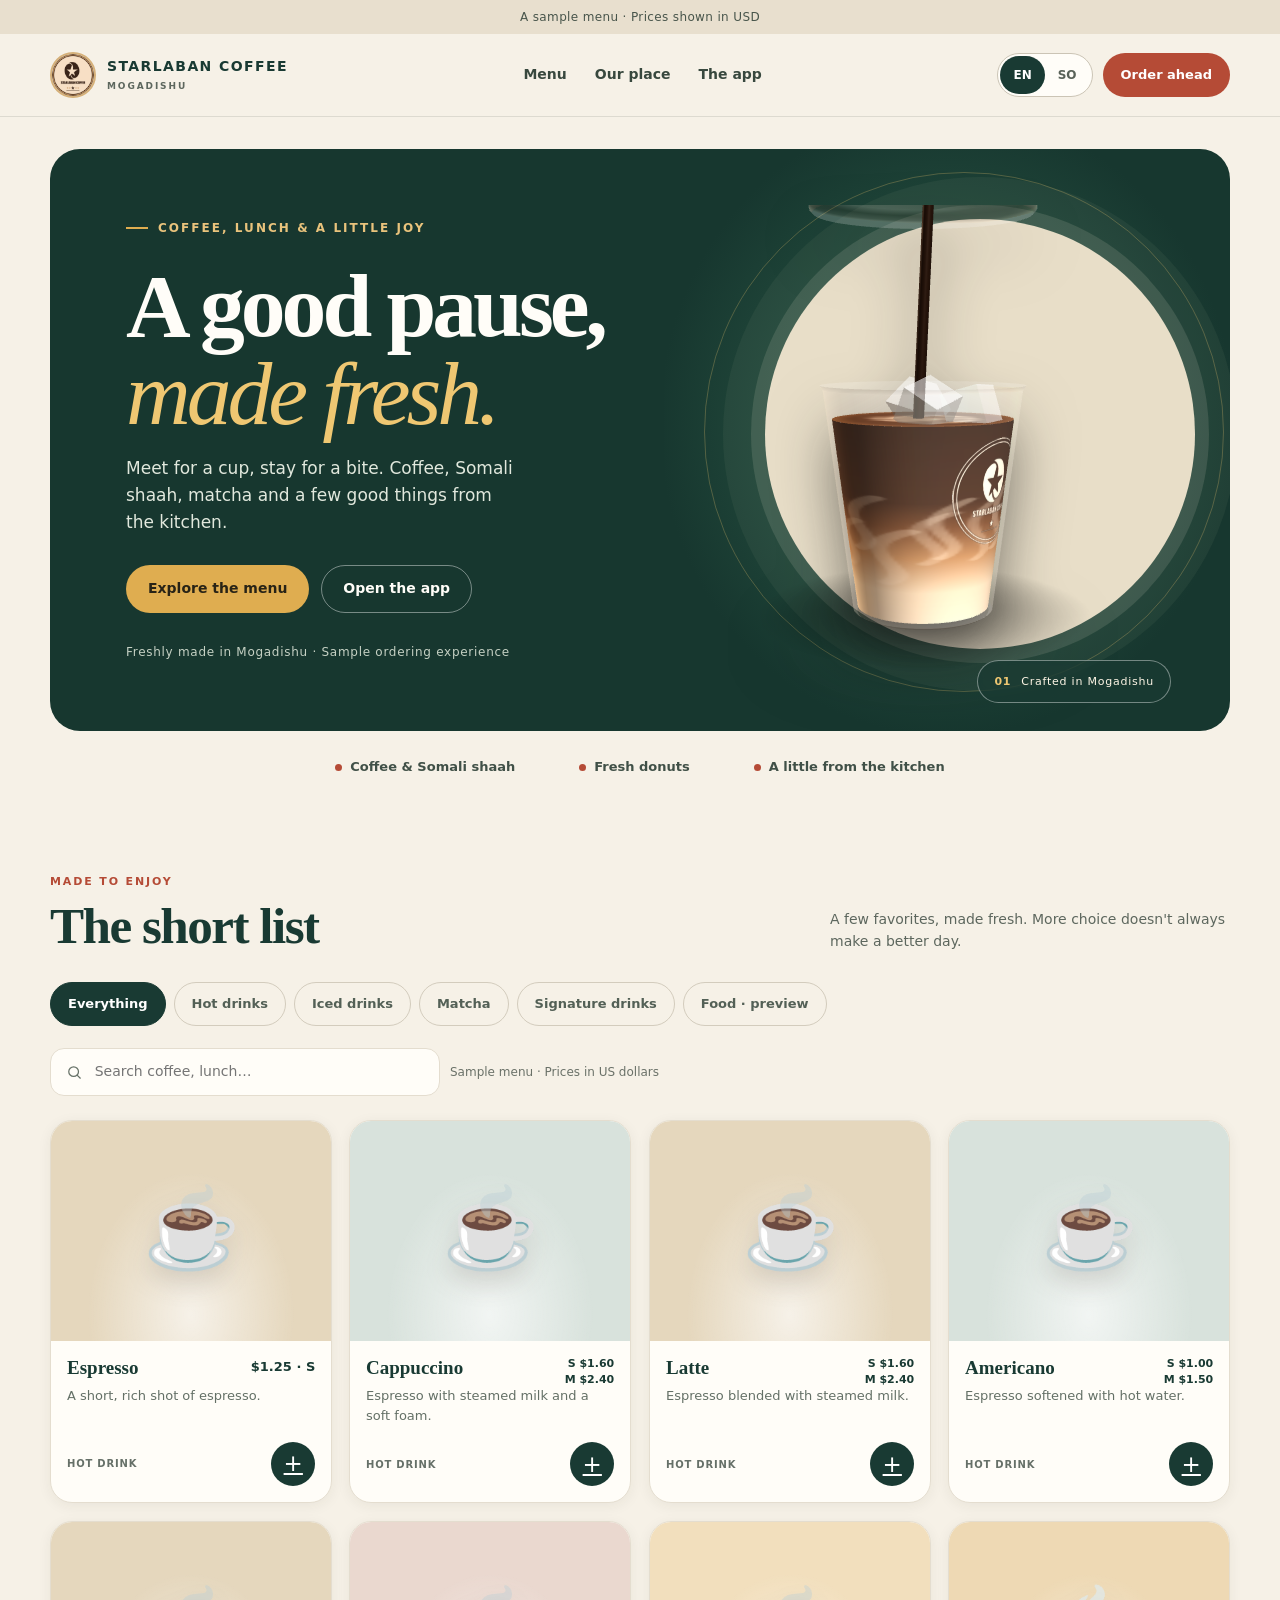
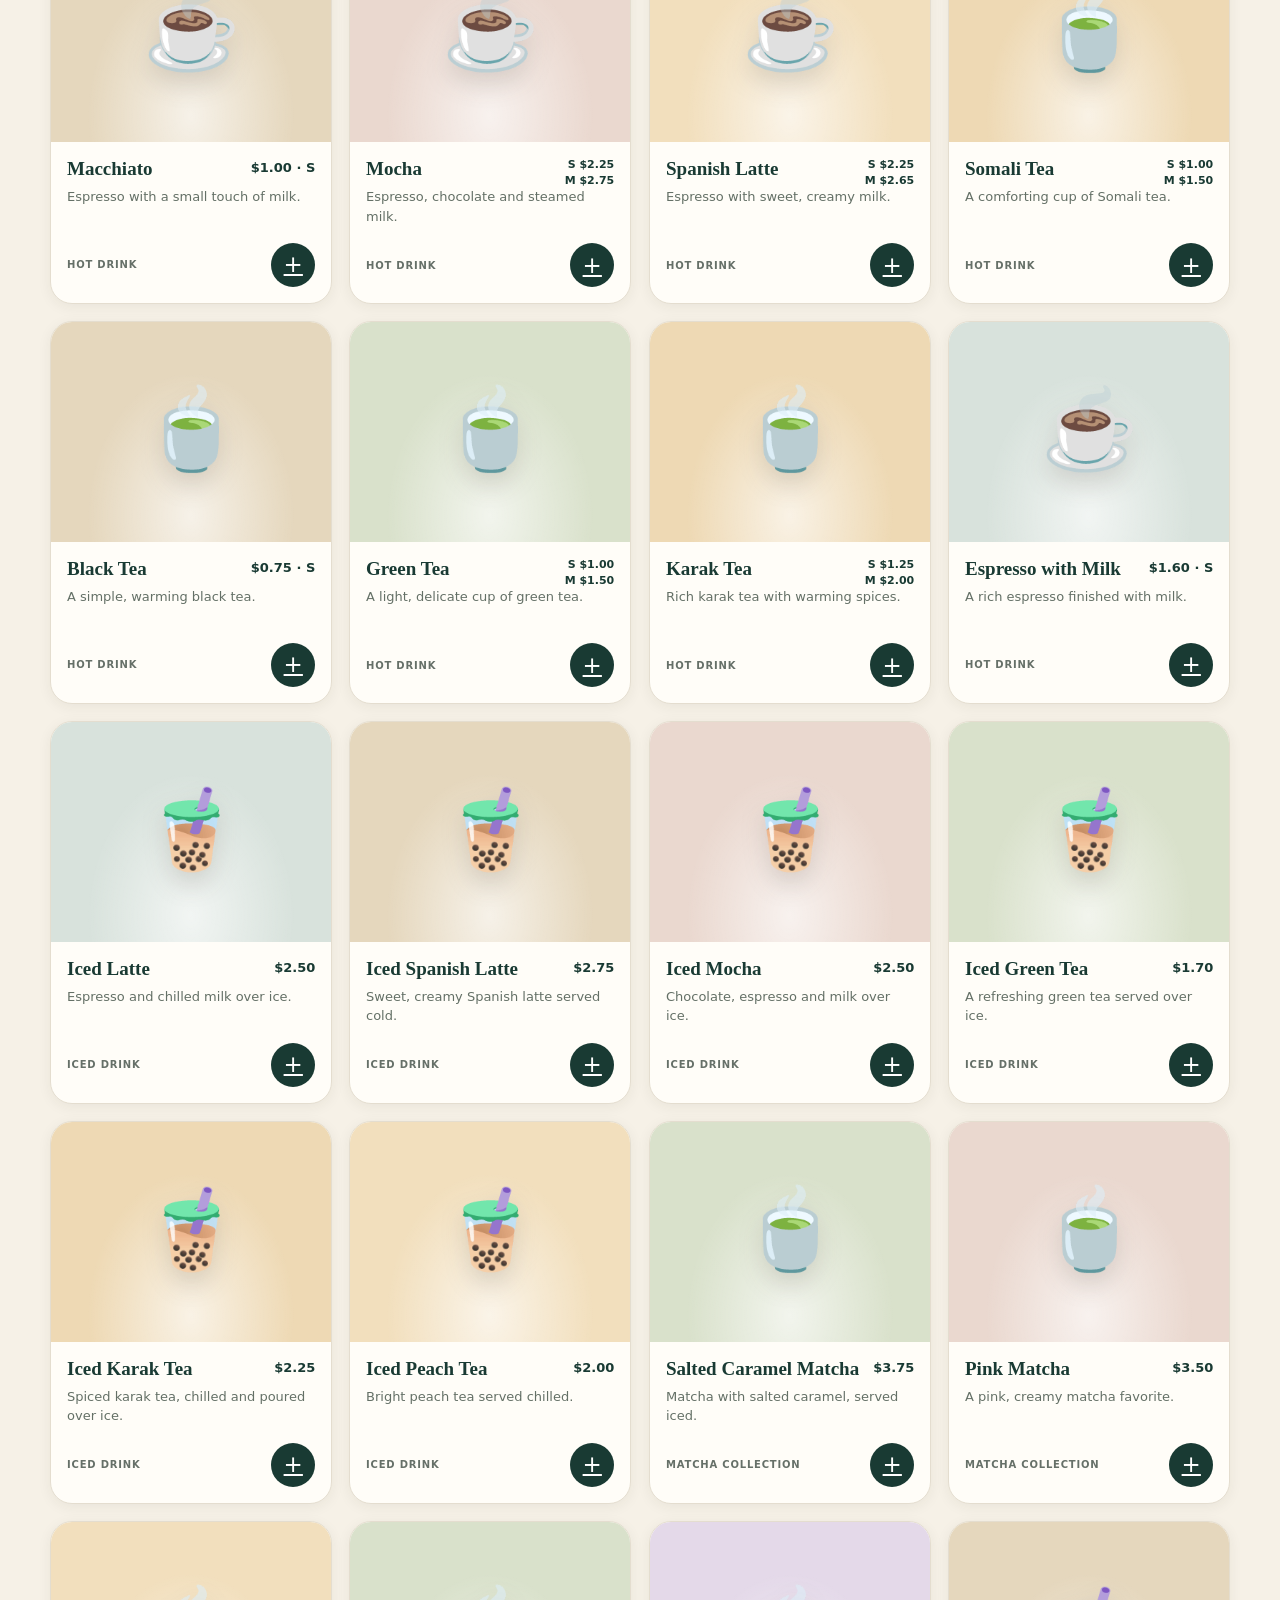
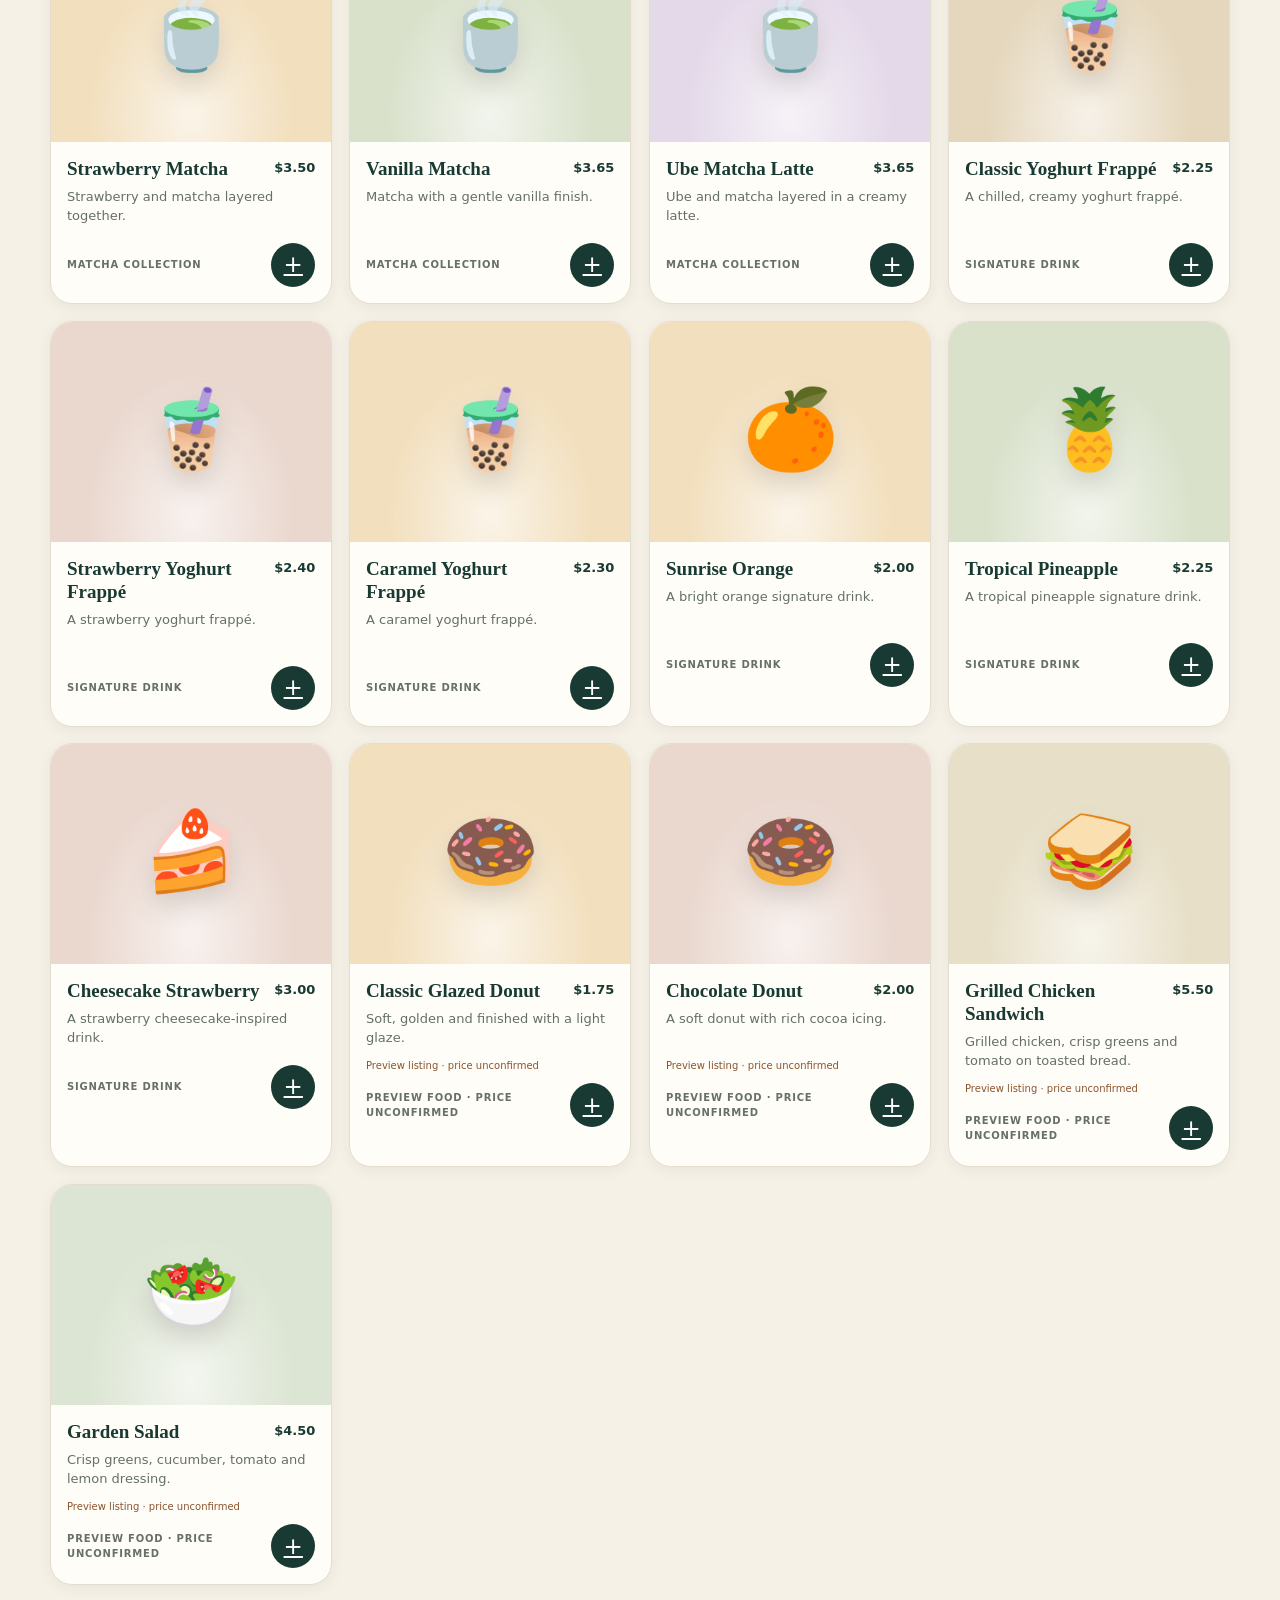
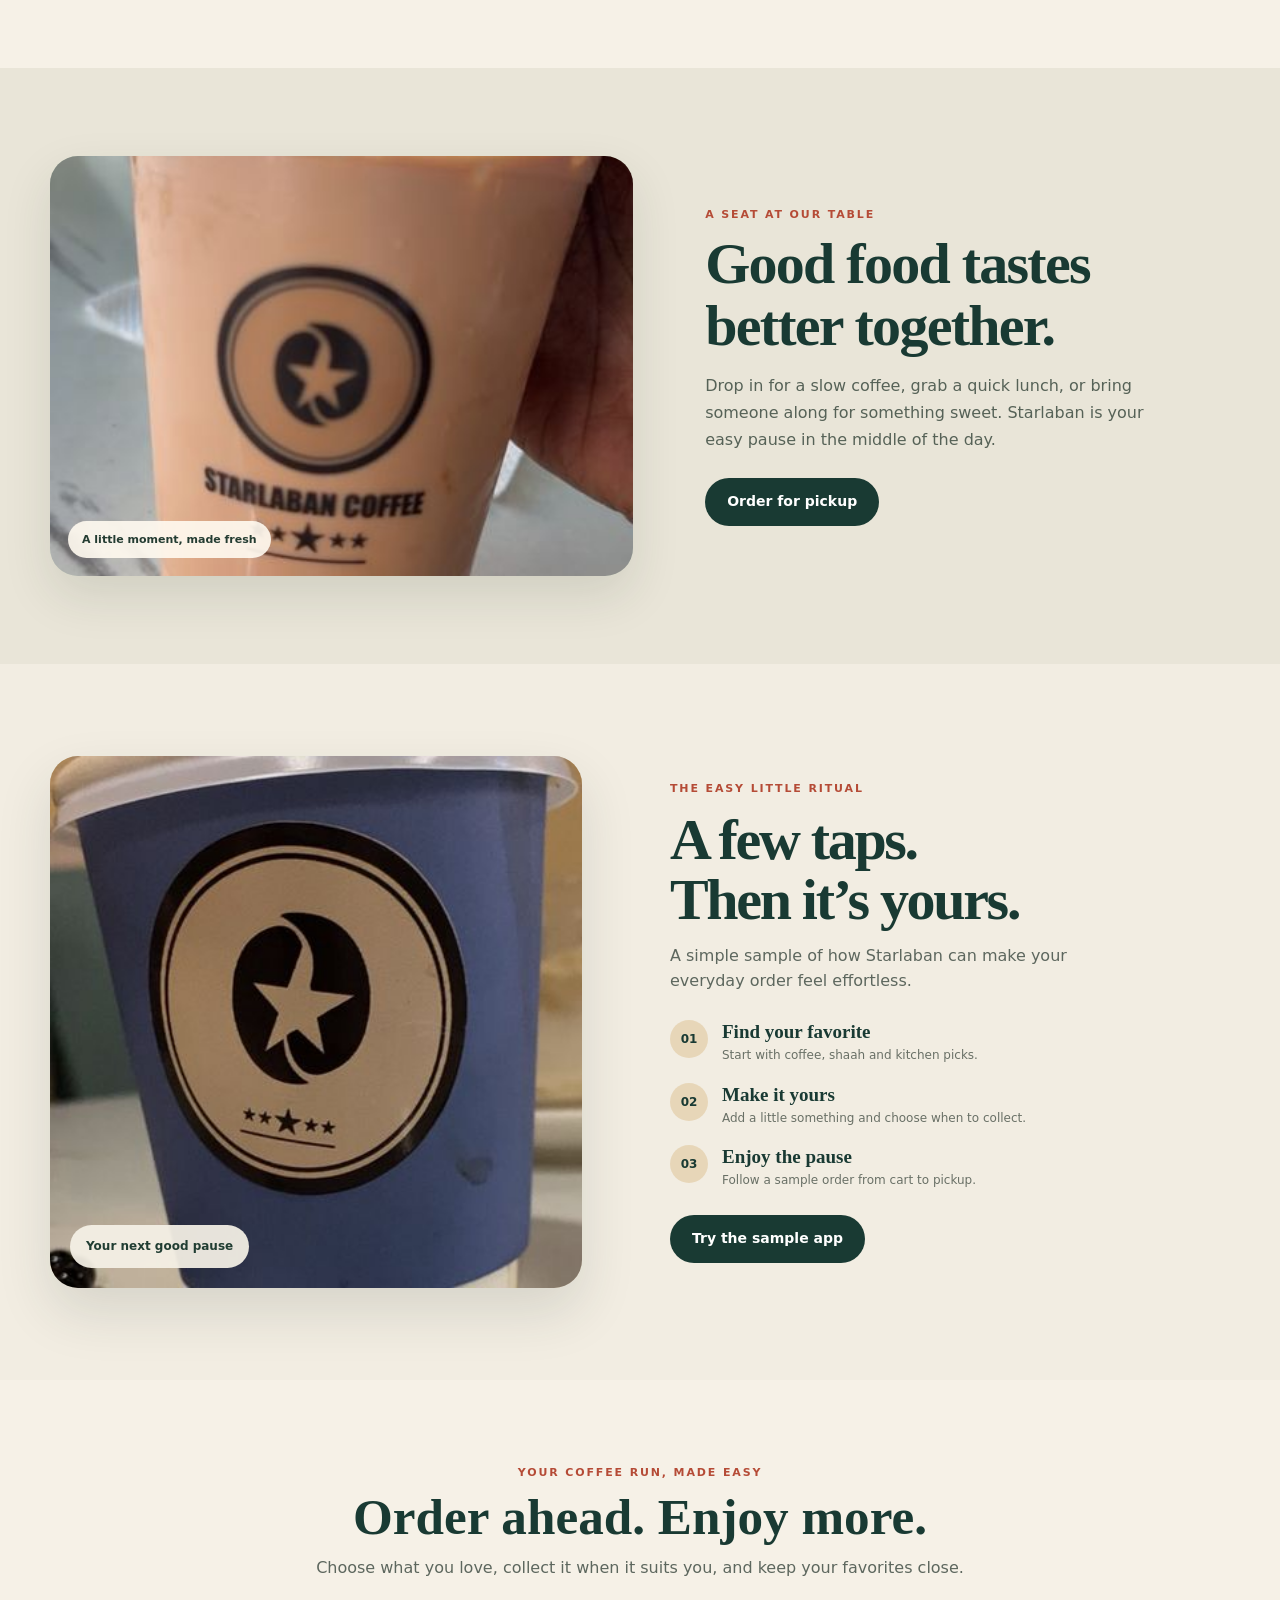
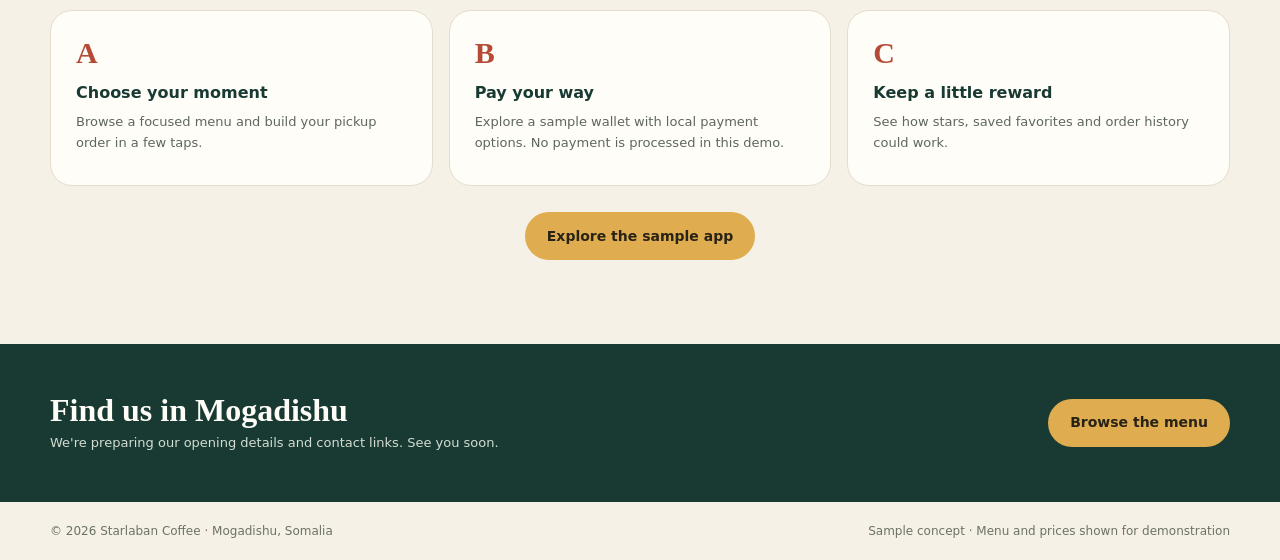
==== commit 734df8cc: "Repair live menu rendering and match official drinks" ====
--- a/index.html
+++ b/index.html
@@ -26,7 +26,7 @@
 .notice{background:#193a33;color:#f6f1e7}.bar{height:82px}.hero{padding:32px 0 26px}.hero-panel{min-height:570px;border-radius:30px;background:#17372f;grid-template-columns:1fr 1fr;isolation:isolate}.hero-panel:after{content:"";position:absolute;inset:0 0 0 52%;background:radial-gradient(ellipse at 50% 47%,#315b4a 0,#21483b 42%,transparent 72%);z-index:-1}.hero-copy{padding-block:70px}.hero h1{font-size:clamp(58px,7vw,92px);max-width:550px}.hero-copy>p{max-width:390px}.hero-art{min-height:540px;padding:12px 25px 12px 0;overflow:hidden}.hero-art:before{width:min(39vw,430px);right:6%;top:12%;background:#e8dec8;box-shadow:0 0 0 14px #e8dec822,0 0 0 42px #e8dec80d}.hero-art:after{display:none}.hero-orbit{position:absolute;right:1%;top:4%;width:min(48vw,520px);aspect-ratio:1;border:1px solid #efc77244;border-radius:50%;z-index:0}.hero-cup-3d{position:relative;z-index:2;width:min(100%,430px);height:470px;filter:drop-shadow(0 28px 28px #1118)}.hero-cup-3d canvas{width:100%;height:100%;display:block}.hero-stamp{position:absolute;bottom:28px;right:10%;z-index:3;display:flex;align-items:center;gap:10px;padding:12px 16px;border:1px solid #fff6;border-radius:999px;background:#193a33cc;color:#fff7e7;font-size:11px;letter-spacing:.07em;backdrop-filter:blur(8px)}.hero-stamp b{color:#efc772}.promise{padding-bottom:48px}.menu-section{padding-top:48px}.section-head{margin-bottom:30px}.dish{border-radius:22px;box-shadow:0 3px 14px #302c2110}.dish-art{height:220px;position:relative;background:radial-gradient(ellipse at 50% 88%,#ffffffa8,transparent 52%),var(--tone,#e5eadf)}.food3d{width:100%;height:100%;min-height:112px;display:block;position:relative}.food3d canvas{width:100%;height:100%;display:block}.story{background:#e9e5d8;padding:88px 0}.story-grid{gap:72px}.story-art{position:relative;min-height:420px;background:#c7d2be;box-shadow:0 20px 48px #25362b20}.story-art img,.flow-photo img{width:100%;height:100%;min-height:inherit;object-fit:cover}.story-art img{position:absolute;inset:0}.photo-caption{position:absolute;left:18px;bottom:18px;padding:10px 14px;border-radius:999px;background:#fffaf0e8;color:#243c32;font-size:11px;font-weight:700}.story h2,.flow-copy h2{font-size:clamp(42px,4.6vw,58px)}.how{padding:92px 0;background:#f2ede2}.how-wrap{display:grid;grid-template-columns:.95fr 1fr;gap:clamp(36px,7vw,88px);align-items:center}.flow-photo{position:relative;min-height:500px;border-radius:28px;overflow:hidden;background:#ddd1ba;box-shadow:0 24px 54px #28372a22}.photo-chip{position:absolute;left:20px;bottom:20px;background:#f6f1e7ed;color:#203d32;border-radius:999px;padding:12px 16px;font-size:12px;font-weight:750}.flow-copy h2{font:700 clamp(42px,4.6vw,58px)/1.04 var(--serif);letter-spacing:-.04em;color:var(--forest);margin:13px 0}.flow-copy>p{max-width:420px;color:var(--muted)}.flow-steps{list-style:none;margin:26px 0;padding:0;display:grid;gap:18px}.flow-steps li{display:flex;align-items:flex-start;gap:14px}.flow-steps li>span{flex:none;width:38px;height:38px;display:grid;place-items:center;border-radius:50%;background:#e7d6b8;color:var(--forest);font:700 12px var(--sans)}.flow-steps b,.flow-steps small{display:block}.flow-steps b{color:var(--forest);font:700 19px var(--serif);margin:1px 0 3px}.flow-steps small{max-width:330px;color:#697066;font-size:12px;line-height:1.55}.flow-button{background:var(--forest);color:white}.app-promo{padding:84px 0}.feature{border-radius:22px}.visit{padding:48px 0}
 @media(max-width:950px){.hero-panel{grid-template-columns:1fr .85fr}.hero-copy{padding-left:38px}.hero-art{min-height:470px}.hero-cup-3d{height:410px}.how-wrap{gap:36px}.flow-photo{min-height:430px}}
 @media(max-width:640px){.bar{height:66px}.hero{padding:14px 0 18px}.hero-panel{grid-template-columns:1fr;min-height:0}.hero-panel:after{inset:43% 0 0;background:radial-gradient(ellipse at 50% 44%,#315b4a 0,#21483b 49%,transparent 75%)}.hero-copy{padding:34px 25px 8px}.hero h1{font-size:clamp(51px,14vw,68px)}.hero-art{min-height:310px;padding:0 8px 10px}.hero-art:before{width:235px;right:15%;top:8%}.hero-orbit{width:300px;right:8%;top:1%}.hero-cup-3d{height:300px;width:min(100%,360px)}.hero-stamp{right:6%;bottom:14px;font-size:9px;padding:9px 12px}.promise{padding-bottom:25px}.dish-art{height:clamp(140px,45vw,210px)}.story{padding:54px 0}.story-grid{gap:26px}.story-art{min-height:270px;order:2}.how{padding:55px 0}.how-wrap{grid-template-columns:1fr;gap:28px}.flow-photo{min-height:320px;order:2}.flow-copy h2{font-size:43px}.flow-steps{gap:15px}.app-promo{padding:55px 0}}
-</style>
+ .price-set{display:flex;flex-direction:column;align-items:flex-end;gap:3px;font-size:11px;line-height:1.2;font-weight:800;color:var(--forest);white-space:nowrap}.menu-note{display:block;margin:-6px 0 11px;color:#8a542f;font-size:10px;line-height:1.35}</style>
 <style>
 .food-emoji{font-family:"Apple Color Emoji","Segoe UI Emoji","Noto Color Emoji",sans-serif;font-size:78px;line-height:1;display:block;filter:drop-shadow(0 12px 12px #3b322226);transform:translateY(-2px)}
 @media(max-width:640px){.dish-art .food-emoji{font-size:68px}}
@@ -36,9 +36,6 @@
 .motion-enabled .reveal .food-emoji{opacity:0;transform:translate3d(0,9px,0) scale(.9);transition:opacity .38s ease,transform .52s cubic-bezier(.2,.7,.2,1);transition-delay:90ms}
 .motion-enabled .reveal.is-visible .food-emoji{opacity:1;transform:translate3d(0,-2px,0) scale(1)}
 @media(prefers-reduced-motion:reduce){.motion-enabled .reveal,.motion-enabled .reveal .food-emoji{opacity:1!important;transform:none!important;transition:none!important;will-change:auto!important}}
-</style><style>
-.price-set{display:flex;flex-direction:column;gap:2px;align-items:flex-end;white-space:nowrap;font-size:11px;line-height:1.2;font-weight:800;color:var(--forest)}
-@media(max-width:640px){.price-set{font-size:10px}}
 </style></head>
 <body>
 <div class="notice" data-t="notice">A sample menu · Prices shown in USD</div>
@@ -54,47 +51,48 @@
 <script src="assets/vendor/three.min.js"></script><script src="assets/cup3d.js"></script>
 <script>
 const P=[
-{id:"espresso",cat:"hot",name:"Espresso",so:"Espresso",desc:"A short, rich shot of espresso.",soDesc:"Qaxwo espresso ah oo xooggan.",price:1.25,sized:true,emoji:"☕",tone:"#e5d7bd",tag:"Hot drink"},
-{id:"cappuccino",cat:"hot",name:"Cappuccino",so:"Cappuccino",desc:"Espresso with steamed milk and a soft foam.",soDesc:"Espresso leh caano la uumiyey iyo xumbo jilicsan.",price:1.6,mediumPrice:2.4,sized:true,emoji:"☕",tone:"#d8e2dc",tag:"Hot drink"},
-{id:"latte",cat:"hot",name:"Latte",so:"Latte",desc:"Espresso blended with steamed milk.",soDesc:"Espresso lagu qasay caano la uumiyey.",price:1.6,mediumPrice:2.4,sized:true,emoji:"☕",tone:"#e5d7bd",tag:"Hot drink"},
-{id:"americano",cat:"hot",name:"Americano",so:"Americano",desc:"Espresso softened with hot water.",soDesc:"Espresso lagu khafiifiyey biyo kulul.",price:1,mediumPrice:1.5,sized:true,emoji:"☕",tone:"#d8e2dc",tag:"Hot drink"},
-{id:"macchiato",cat:"hot",name:"Macchiato",so:"Macchiato",desc:"Espresso with a small touch of milk.",soDesc:"Espresso leh caano yar.",price:1,sized:true,emoji:"☕",tone:"#e5d7bd",tag:"Hot drink"},
-{id:"mocha",cat:"hot",name:"Mocha",so:"Mocha",desc:"Espresso, chocolate and steamed milk.",soDesc:"Espresso, shukulaato iyo caano la uumiyey.",price:2.25,mediumPrice:2.75,sized:true,emoji:"☕",tone:"#ead8cf",tag:"Hot drink"},
-{id:"spanish-latte",cat:"hot",name:"Spanish Latte",so:"Latte Isbaanish",desc:"Espresso with sweet, creamy milk.",soDesc:"Espresso leh caano macaan oo kareem leh.",price:2.25,mediumPrice:2.65,sized:true,emoji:"☕",tone:"#f2dfbd",tag:"Hot drink"},
-{id:"somali-tea",cat:"hot",name:"Somali Tea",so:"Shaah Soomaali",desc:"A comforting cup of Somali tea.",soDesc:"Koob shaah Soomaali ah oo diirran.",price:1,mediumPrice:1.5,sized:true,emoji:"🍵",tone:"#eed9b4",tag:"Hot drink"},
-{id:"black-tea",cat:"hot",name:"Black Tea",so:"Shaah Madow",desc:"A simple, warming black tea.",soDesc:"Shaah madow oo diirran.",price:0.75,sized:true,emoji:"🍵",tone:"#e5d7bd",tag:"Hot drink"},
-{id:"green-tea",cat:"hot",name:"Green Tea",so:"Shaah Cagaaran",desc:"A light, delicate cup of green tea.",soDesc:"Koob shaah cagaaran oo khafiif ah.",price:1,mediumPrice:1.5,sized:true,emoji:"🍵",tone:"#d9e1cb",tag:"Hot drink"},
-{id:"karak-tea",cat:"hot",name:"Karak Tea",so:"Shaah Karak",desc:"Rich karak tea with warming spices.",soDesc:"Shaah karak hodan ah oo xawaash leh.",price:1.25,mediumPrice:2,sized:true,emoji:"🍵",tone:"#eed9b4",tag:"Hot drink"},
-{id:"espresso-milk",cat:"hot",name:"Espresso with Milk",so:"Espresso Caano leh",desc:"A rich espresso finished with milk.",soDesc:"Espresso xooggan oo caano lagu daray.",price:1.6,sized:true,emoji:"☕",tone:"#d8e2dc",tag:"Hot drink"},
-{id:"iced-latte",cat:"iced",name:"Iced Latte",so:"Latte Qabow",desc:"Espresso and chilled milk over ice.",soDesc:"Espresso iyo caano qabow oo baraf lagu shubay.",price:2.5,emoji:"🧋",tone:"#d8e2dc",tag:"Iced drink"},
-{id:"iced-spanish-latte",cat:"iced",name:"Iced Spanish Latte",so:"Latte Isbaanish Qabow",desc:"Sweet, creamy Spanish latte served cold.",soDesc:"Latte Isbaanish macaan oo qabow.",price:2.75,emoji:"🧋",tone:"#e5d7bd",tag:"Iced drink"},
-{id:"iced-mocha",cat:"iced",name:"Iced Mocha",so:"Mocha Qabow",desc:"Chocolate, espresso and milk over ice.",soDesc:"Shukulaato, espresso iyo caano baraf lagu daray.",price:2.5,emoji:"🧋",tone:"#ead8cf",tag:"Iced drink"},
-{id:"iced-green-tea",cat:"iced",name:"Iced Green Tea",so:"Shaah Cagaaran Qabow",desc:"A refreshing green tea served over ice.",soDesc:"Shaah cagaaran oo qabow oo baraf leh.",price:1.7,emoji:"🧋",tone:"#d9e1cb",tag:"Iced drink"},
-{id:"iced-karak-tea",cat:"iced",name:"Iced Karak Tea",so:"Shaah Karak Qabow",desc:"Spiced karak tea, chilled and poured over ice.",soDesc:"Shaah karak xawaash leh oo qabow iyo baraf leh.",price:2.25,emoji:"🧋",tone:"#eed9b4",tag:"Iced drink"},
-{id:"iced-peach-tea",cat:"iced",name:"Iced Peach Tea",so:"Shaah Peach Qabow",desc:"Bright peach tea served chilled.",soDesc:"Shaah peach ah oo qabow.",price:2,emoji:"🧋",tone:"#f2dfbd",tag:"Iced drink"},
-{id:"salted-caramel-matcha",cat:"matcha",name:"Salted Caramel Matcha",so:"Matcha Karamel Cusbaysan",desc:"Matcha with salted caramel, served iced.",soDesc:"Matcha leh karamel cusbaysan oo qabow.",price:3.75,emoji:"🍵",tone:"#d9e1cb",tag:"Matcha collection"},
-{id:"pink-matcha",cat:"matcha",name:"Pink Matcha",so:"Matcha Casaan",desc:"A pink, creamy matcha favorite.",soDesc:"Matcha casaan ah oo kareem leh.",price:3.5,emoji:"🍵",tone:"#ead8cf",tag:"Matcha collection"},
-{id:"strawberry-matcha",cat:"matcha",name:"Strawberry Matcha",so:"Matcha Strawberry",desc:"Strawberry and matcha layered together.",soDesc:"Strawberry iyo matcha oo lakabyo ah.",price:3.5,emoji:"🍵",tone:"#f2dfbd",tag:"Matcha collection"},
-{id:"vanilla-matcha",cat:"matcha",name:"Vanilla Matcha",so:"Matcha Vanilla",desc:"Matcha with a gentle vanilla finish.",soDesc:"Matcha leh dhadhan vanilla oo khafiif ah.",price:3.65,emoji:"🍵",tone:"#d9e1cb",tag:"Matcha collection"},
-{id:"ube-matcha",cat:"matcha",name:"Ube Matcha Latte",so:"Latte Matcha Ube",desc:"Ube and matcha layered in a creamy latte.",soDesc:"Ube iyo matcha oo latte kareem leh ku jira.",price:3.65,emoji:"🍵",tone:"#e4d9e9",tag:"Matcha collection"},
-{id:"classic-yoghurt-frappe",cat:"signature",name:"Classic Yoghurt Frappé",so:"Frappe Yogurt Caadi ah",desc:"A chilled, creamy yoghurt frappé.",soDesc:"Frappe yogurt oo qabow oo kareem leh.",price:2.25,emoji:"🧋",tone:"#e5d7bd",tag:"Signature drink"},
-{id:"strawberry-yoghurt-frappe",cat:"signature",name:"Strawberry Yoghurt Frappé",so:"Frappe Yogurt Strawberry",desc:"A strawberry yoghurt frappé.",soDesc:"Frappe yogurt strawberry leh.",price:2.4,emoji:"🧋",tone:"#ead8cf",tag:"Signature drink"},
-{id:"caramel-yoghurt-frappe",cat:"signature",name:"Caramel Yoghurt Frappé",so:"Frappe Yogurt Karamel",desc:"A caramel yoghurt frappé.",soDesc:"Frappe yogurt karamel leh.",price:2.3,emoji:"🧋",tone:"#f2dfbd",tag:"Signature drink"},
-{id:"sunrise-orange",cat:"signature",name:"Sunrise Orange",so:"Sunrise Orange",desc:"A bright orange signature drink.",soDesc:"Cabitaan orange ah oo dhalaalaya.",price:2,emoji:"🍊",tone:"#f2dfbd",tag:"Signature drink"},
-{id:"tropical-pineapple",cat:"signature",name:"Tropical Pineapple",so:"Tropical Pineapple",desc:"A tropical pineapple signature drink.",soDesc:"Cabitaan cananaas oo dhadhan kulaylaha leh.",price:2.25,emoji:"🍍",tone:"#d9e1cb",tag:"Signature drink"},
-{id:"cheesecake-strawberry",cat:"signature",name:"Cheesecake Strawberry",so:"Cheesecake Strawberry",desc:"A strawberry cheesecake-inspired drink.",soDesc:"Cabitaan dhadhankiisu yahay cheesecake strawberry.",price:3,emoji:"🍰",tone:"#ead8cf",tag:"Signature drink"},
+{id:"espresso",cat:"hot",name:"Espresso",so:"Espresso",desc:"A short, rich shot of espresso.",soDesc:"Qaxwo espresso ah oo xooggan.",price:1.25,sized:true,emoji:"☕",tone:"#e5d7bd",tag:"Hot drink",preview:false},
+{id:"cappuccino",cat:"hot",name:"Cappuccino",so:"Cappuccino",desc:"Espresso with steamed milk and a soft foam.",soDesc:"Espresso leh caano la uumiyey iyo xumbo jilicsan.",price:1.6,mediumPrice:2.4,sized:true,emoji:"☕",tone:"#d8e2dc",tag:"Hot drink",preview:false},
+{id:"latte",cat:"hot",name:"Latte",so:"Latte",desc:"Espresso blended with steamed milk.",soDesc:"Espresso lagu qasay caano la uumiyey.",price:1.6,mediumPrice:2.4,sized:true,emoji:"☕",tone:"#e5d7bd",tag:"Hot drink",preview:false},
+{id:"americano",cat:"hot",name:"Americano",so:"Americano",desc:"Espresso softened with hot water.",soDesc:"Espresso lagu khafiifiyey biyo kulul.",price:1,mediumPrice:1.5,sized:true,emoji:"☕",tone:"#d8e2dc",tag:"Hot drink",preview:false},
+{id:"macchiato",cat:"hot",name:"Macchiato",so:"Macchiato",desc:"Espresso with a small touch of milk.",soDesc:"Espresso leh caano yar.",price:1,sized:true,emoji:"☕",tone:"#e5d7bd",tag:"Hot drink",preview:false},
+{id:"mocha",cat:"hot",name:"Mocha",so:"Mocha",desc:"Espresso, chocolate and steamed milk.",soDesc:"Espresso, shukulaato iyo caano la uumiyey.",price:2.25,mediumPrice:2.75,sized:true,emoji:"☕",tone:"#ead8cf",tag:"Hot drink",preview:false},
+{id:"spanish-latte",cat:"hot",name:"Spanish Latte",so:"Latte Isbaanish",desc:"Espresso with sweet, creamy milk.",soDesc:"Espresso leh caano macaan oo kareem leh.",price:2.25,mediumPrice:2.65,sized:true,emoji:"☕",tone:"#f2dfbd",tag:"Hot drink",preview:false},
+{id:"somali-tea",cat:"hot",name:"Somali Tea",so:"Shaah Soomaali",desc:"A comforting cup of Somali tea.",soDesc:"Koob shaah Soomaali ah oo diirran.",price:1,mediumPrice:1.5,sized:true,emoji:"🍵",tone:"#eed9b4",tag:"Hot drink",preview:false},
+{id:"black-tea",cat:"hot",name:"Black Tea",so:"Shaah Madow",desc:"A simple, warming black tea.",soDesc:"Shaah madow oo diirran.",price:0.75,sized:true,emoji:"🍵",tone:"#e5d7bd",tag:"Hot drink",preview:false},
+{id:"green-tea",cat:"hot",name:"Green Tea",so:"Shaah Cagaaran",desc:"A light, delicate cup of green tea.",soDesc:"Koob shaah cagaaran oo khafiif ah.",price:1,mediumPrice:1.5,sized:true,emoji:"🍵",tone:"#d9e1cb",tag:"Hot drink",preview:false},
+{id:"karak-tea",cat:"hot",name:"Karak Tea",so:"Shaah Karak",desc:"Rich karak tea with warming spices.",soDesc:"Shaah karak hodan ah oo xawaash leh.",price:1.25,mediumPrice:2,sized:true,emoji:"🍵",tone:"#eed9b4",tag:"Hot drink",preview:false},
+{id:"espresso-milk",cat:"hot",name:"Espresso with Milk",so:"Espresso Caano leh",desc:"A rich espresso finished with milk.",soDesc:"Espresso xooggan oo caano lagu daray.",price:1.6,sized:true,emoji:"☕",tone:"#d8e2dc",tag:"Hot drink",preview:false},
+{id:"iced-latte",cat:"iced",name:"Iced Latte",so:"Latte Qabow",desc:"Espresso and chilled milk over ice.",soDesc:"Espresso iyo caano qabow oo baraf lagu shubay.",price:2.5,emoji:"🧋",tone:"#d8e2dc",tag:"Iced drink",preview:false},
+{id:"iced-spanish-latte",cat:"iced",name:"Iced Spanish Latte",so:"Latte Isbaanish Qabow",desc:"Sweet, creamy Spanish latte served cold.",soDesc:"Latte Isbaanish macaan oo qabow.",price:2.75,emoji:"🧋",tone:"#e5d7bd",tag:"Iced drink",preview:false},
+{id:"iced-mocha",cat:"iced",name:"Iced Mocha",so:"Mocha Qabow",desc:"Chocolate, espresso and milk over ice.",soDesc:"Shukulaato, espresso iyo caano baraf lagu daray.",price:2.5,emoji:"🧋",tone:"#ead8cf",tag:"Iced drink",preview:false},
+{id:"iced-green-tea",cat:"iced",name:"Iced Green Tea",so:"Shaah Cagaaran Qabow",desc:"A refreshing green tea served over ice.",soDesc:"Shaah cagaaran oo qabow oo baraf leh.",price:1.7,emoji:"🧋",tone:"#d9e1cb",tag:"Iced drink",preview:false},
+{id:"iced-karak-tea",cat:"iced",name:"Iced Karak Tea",so:"Shaah Karak Qabow",desc:"Spiced karak tea, chilled and poured over ice.",soDesc:"Shaah karak xawaash leh oo qabow iyo baraf leh.",price:2.25,emoji:"🧋",tone:"#eed9b4",tag:"Iced drink",preview:false},
+{id:"iced-peach-tea",cat:"iced",name:"Iced Peach Tea",so:"Shaah Peach Qabow",desc:"Bright peach tea served chilled.",soDesc:"Shaah peach ah oo qabow.",price:2,emoji:"🧋",tone:"#f2dfbd",tag:"Iced drink",preview:false},
+{id:"salted-caramel-matcha",cat:"matcha",name:"Salted Caramel Matcha",so:"Matcha Karamel Cusbaysan",desc:"Matcha with salted caramel, served iced.",soDesc:"Matcha leh karamel cusbaysan oo qabow.",price:3.75,emoji:"🍵",tone:"#d9e1cb",tag:"Matcha collection",preview:false},
+{id:"pink-matcha",cat:"matcha",name:"Pink Matcha",so:"Matcha Casaan",desc:"A pink, creamy matcha favorite.",soDesc:"Matcha casaan ah oo kareem leh.",price:3.5,emoji:"🍵",tone:"#ead8cf",tag:"Matcha collection",preview:false},
+{id:"strawberry-matcha",cat:"matcha",name:"Strawberry Matcha",so:"Matcha Strawberry",desc:"Strawberry and matcha layered together.",soDesc:"Strawberry iyo matcha oo lakabyo ah.",price:3.5,emoji:"🍵",tone:"#f2dfbd",tag:"Matcha collection",preview:false},
+{id:"vanilla-matcha",cat:"matcha",name:"Vanilla Matcha",so:"Matcha Vanilla",desc:"Matcha with a gentle vanilla finish.",soDesc:"Matcha leh dhadhan vanilla oo khafiif ah.",price:3.65,emoji:"🍵",tone:"#d9e1cb",tag:"Matcha collection",preview:false},
+{id:"ube-matcha",cat:"matcha",name:"Ube Matcha Latte",so:"Latte Matcha Ube",desc:"Ube and matcha layered in a creamy latte.",soDesc:"Ube iyo matcha oo latte kareem leh ku jira.",price:3.65,emoji:"🍵",tone:"#e4d9e9",tag:"Matcha collection",preview:false},
+{id:"classic-yoghurt-frappe",cat:"signature",name:"Classic Yoghurt Frappé",so:"Frappe Yogurt Caadi ah",desc:"A chilled, creamy yoghurt frappé.",soDesc:"Frappe yogurt oo qabow oo kareem leh.",price:2.25,emoji:"🧋",tone:"#e5d7bd",tag:"Signature drink",preview:false},
+{id:"strawberry-yoghurt-frappe",cat:"signature",name:"Strawberry Yoghurt Frappé",so:"Frappe Yogurt Strawberry",desc:"A strawberry yoghurt frappé.",soDesc:"Frappe yogurt strawberry leh.",price:2.4,emoji:"🧋",tone:"#ead8cf",tag:"Signature drink",preview:false},
+{id:"caramel-yoghurt-frappe",cat:"signature",name:"Caramel Yoghurt Frappé",so:"Frappe Yogurt Karamel",desc:"A caramel yoghurt frappé.",soDesc:"Frappe yogurt karamel leh.",price:2.3,emoji:"🧋",tone:"#f2dfbd",tag:"Signature drink",preview:false},
+{id:"sunrise-orange",cat:"signature",name:"Sunrise Orange",so:"Sunrise Orange",desc:"A bright orange signature drink.",soDesc:"Cabitaan orange ah oo dhalaalaya.",price:2,emoji:"🍊",tone:"#f2dfbd",tag:"Signature drink",preview:false},
+{id:"tropical-pineapple",cat:"signature",name:"Tropical Pineapple",so:"Tropical Pineapple",desc:"A tropical pineapple signature drink.",soDesc:"Cabitaan cananaas oo dhadhan kulaylaha leh.",price:2.25,emoji:"🍍",tone:"#d9e1cb",tag:"Signature drink",preview:false},
+{id:"cheesecake-strawberry",cat:"signature",name:"Cheesecake Strawberry",so:"Cheesecake Strawberry",desc:"A strawberry cheesecake-inspired drink.",soDesc:"Cabitaan dhadhankiisu yahay cheesecake strawberry.",price:3,emoji:"🍰",tone:"#ead8cf",tag:"Signature drink",preview:false},
 {id:"glazed",cat:"food",name:"Classic Glazed Donut",so:"Doonyo sonkor leh",desc:"Soft, golden and finished with a light glaze.",soDesc:"Jilicsan oo dahab ah, sonkor khafiif ahna leh.",price:1.75,emoji:"🍩",tone:"#f2dfbd",tag:"Preview food · price unconfirmed",preview:true},
 {id:"choco",cat:"food",name:"Chocolate Donut",so:"Doonyo shukulaato",desc:"A soft donut with rich cocoa icing.",soDesc:"Doonyo jilicsan oo shukulaato leh.",price:2,emoji:"🍩",tone:"#ead8cf",tag:"Preview food · price unconfirmed",preview:true},
 {id:"sandwich",cat:"food",name:"Grilled Chicken Sandwich",so:"Rooti digaag duban",desc:"Grilled chicken, crisp greens and tomato on toasted bread.",soDesc:"Digaag duban, caleen cusub iyo yaanyo, rooti la dubay.",price:5.5,emoji:"🥪",tone:"#e7dfc7",tag:"Preview food · price unconfirmed",preview:true},
 {id:"salad",cat:"food",name:"Garden Salad",so:"Salad khudaar",desc:"Crisp greens, cucumber, tomato and lemon dressing.",soDesc:"Caleen cusub, qajaar, yaanyo iyo liin.",price:4.5,emoji:"🥗",tone:"#dce5d3",tag:"Preview food · price unconfirmed",preview:true}
 ];
-const CATS={en:[['all','Everything'],['hot','Hot drinks'],['iced','Iced drinks'],['matcha','Matcha'],['signature','Signature drinks'],['food','Food · preview']],so:[['all','Dhammaan'],['hot','Cabitaanno kulul'],['iced','Cabitaanno qabow'],['matcha','Matcha'],['signature','Cabitaanno gaar ah'],['food','Cunto · tusaale']]};
-const T={en:{notice:'Drinks menu · Prices shown in USD',navMenu:'Menu',navStory:'Our place',navApp:'The app',navOrder:'Order ahead',eyebrow:'Coffee, lunch & a little joy',heroTitle:'A good pause,<br><em>made fresh.</em>',heroText:'Meet for a cup, stay for a bite. Coffee, Somali shaah, matcha and a few good things from the kitchen.',heroCTA:'Explore the menu',heroApp:'Open the app',heroMeta:'Freshly made in Mogadishu · Sample ordering experience',pCoffee:'Coffee & Somali shaah',pFresh:'Matcha collection',pKitchen:'Iced & signature drinks',menuKicker:'Made to enjoy',menuTitle:'Our drinks',menuIntro:"From hot coffee and tea to iced favorites, matcha and signature drinks.",searchLabel:'Search the menu',search:'Search drinks and favorites…',samplePrices:'Drink prices from your menu · USD · food prices are previews',storyKicker:'A seat at our table',storyTitle:'Good food tastes better together.',storyText:'Drop in for a slow coffee, grab a quick lunch, or bring someone along for something sweet. Starlaban is your easy pause in the middle of the day.',storyCTA:'Order for pickup',appKicker:'Your coffee run, made easy',appTitle:'Order ahead. Enjoy more.',appText:'Choose what you love, collect it when it suits you, and keep your favorites close.',f1Title:'Choose your moment',f1Text:'Browse a focused menu and build your pickup order in a few taps.',f2Title:'Pay your way',f2Text:'Explore a sample wallet with local payment options. No payment is processed in this demo.',f3Title:'Keep a little reward',f3Text:'See how stars, saved favorites and order history could work.',tryApp:'Explore the sample app',visitTitle:'Find us in Mogadishu',visitText:"We're preparing our opening details and contact links. See you soon.",visitCTA:'Browse the menu',footerSample:'Drink prices reflect the menu you shared · Food listings are previews',heroStamp:'Crafted in Mogadishu',photoCaption:'A little moment, made fresh',photoChip:'Your next good pause',flowKicker:'The easy little ritual',flowTitle:'A few taps.<br>Then it’s yours.',flowText:'A simple sample of how Starlaban can make your everyday order feel effortless.',flow1Title:'Find your favorite',flow1Text:'Start with coffee, shaah and kitchen picks.',flow2Title:'Make it yours',flow2Text:'Add a little something and choose when to collect.',flow3Title:'Enjoy the pause',flow3Text:'Follow a sample order from cart to pickup.',flowCTA:'Try the sample app',empty:'No drinks found. Try another search.'},
-so:{notice:'Liiska cabitaannada · Qiimuhu waa USD',navMenu:'Liiska',navStory:'Goobtayada',navApp:'Appka',navOrder:'Hore u dalbo',eyebrow:'Qahwo, qado iyo farxad yar',heroTitle:'Nasasho fiican,<br><em>cusubna loo sameeyay.</em>',heroText:'Qahwo, shaah Soomaali, matcha iyo cuntooyin yar oo jikada laga diyaariyo.',heroCTA:'Eeg liiska',heroApp:'Fur appka',heroMeta:'Muqdisho ayaa lagu diyaariyaa · Dalab tijaabo ah',pCoffee:'Qahwo & shaah Soomaali',pFresh:'Matcha kala duwan',pKitchen:'Cabitaanno qabow iyo kuwo gaar ah',menuKicker:'Si aad ugu raaxaysato',menuTitle:'Cabitaannadayada',menuIntro:'Qahwo iyo shaah kulul, cabitaanno qabow, matcha iyo cabitaanno gaar ah.',searchLabel:'Ka raadi liiska',search:'Ka raadi cabitaannada…',samplePrices:'Qiimaha cabitaannadu wuxuu ku salaysan yahay liiskaaga · USD',storyKicker:'Kursi miiskayaga ah',storyTitle:'Cunto fiican waa ka sii macaan tahay marka la wadaago.',storyText:'U imow qahwo tartiib ah, qado degdeg ah, ama wax macaan oo aad qof la wadaagto. Starlaban waa nasashadaada fudud ee maalinta.',storyCTA:'Hore u dalbo',appKicker:'Dalabka qahwadaada oo fudud',appTitle:'Hore u dalbo. Ku raaxayso.',appText:'Dooro waxaad jeceshahay, soo qaado waqtiga kugu habboon, kaydsana kuwa aad jeceshahay.',f1Title:'Dooro waqtigaaga',f1Text:'Eeg liis kooban oo dalabkaaga ku diyaari dhowr taabasho.',f2Title:'U bixi sidaad jeceshahay',f2Text:'Tijaabi boorsada tusaalaha ah iyo hababka lacag-bixinta gudaha. Lacag dhab ah lama qaado.',f3Title:'Hel abaalmarin',f3Text:'Eeg sida xidigaha, waxyaabaha la kaydiyay iyo taariikhda dalabku u shaqayn karaan.',tryApp:'Tijaabi appka tusaalaha ah',visitTitle:'Naga hel Muqdisho',visitText:'Waxaan diyaarinaynaa faahfaahinta furitaanka iyo xiriirka. Dhawaan ayaan is arki doonnaa.',visitCTA:'Eeg liiska',footerSample:'Qiimaha cabitaannadu wuxuu ka yimid liiskaaga · Cuntadu waa tusaale',heroStamp:'Waxaa lagu diyaariyaa Muqdisho',photoCaption:'Daqiiqad yar oo cusub',photoChip:'Nasashadaada xigta',flowKicker:'Dalab fudud oo degdeg ah',flowTitle:'Dhowr taabasho.<br>Adigaa leh.',flowText:'Tusaale fudud oo muujinaya sida Starlaban uga dhigi karto dalabkaaga maalinlaha ah mid sahlan.',flow1Title:'Hel waxa aad jeceshahay',flow1Text:'Ka bilow qahwo, shaah iyo cuntooyinka jikada.',flow2Title:'Adigu dooro',flow2Text:'Ku dar wax yar oo dooro waqtiga aad soo qaadanayso.',flow3Title:'Ku raaxayso nasashada',flow3Text:'Raac tusaalaha dalabka laga bilaabo dambiisha ilaa qaadashada.',flowCTA:'Tijaabi appka tusaalaha ah',empty:'Cabitaan lama helin. Isku day eray kale.'}};
+const CATS={en:[['all','Everything'],['hot','Hot drinks'],['iced','Iced drinks'],['matcha','Matcha'],['signature','Signature drinks'],['food','Food · preview']],so:[['all','Dhammaan'],['hot','Cabitaanno kulul'],['iced','Cabitaanno qabow'],['matcha','Matcha'],['signature','Cabitaanno gaar ah'],['food','Cunto · tusaale']]}
+const T={en:{notice:'A sample menu · Prices shown in USD',navMenu:'Menu',navStory:'Our place',navApp:'The app',navOrder:'Order ahead',eyebrow:'Coffee, lunch & a little joy',heroTitle:'A good pause,<br><em>made fresh.</em>',heroText:'Meet for a cup, stay for a bite. Coffee, Somali shaah, matcha and a few good things from the kitchen.',heroCTA:'Explore the menu',heroApp:'Open the app',heroMeta:'Freshly made in Mogadishu · Sample ordering experience',pCoffee:'Coffee & Somali shaah',pFresh:'Fresh donuts',pKitchen:'A little from the kitchen',menuKicker:'Made to enjoy',menuTitle:'The short list',menuIntro:"A few favorites, made fresh. More choice doesn't always make a better day.",searchLabel:'Search the menu',search:'Search coffee, lunch…',samplePrices:'Sample menu · Prices in US dollars',storyKicker:'A seat at our table',storyTitle:'Good food tastes better together.',storyText:'Drop in for a slow coffee, grab a quick lunch, or bring someone along for something sweet. Starlaban is your easy pause in the middle of the day.',storyCTA:'Order for pickup',appKicker:'Your coffee run, made easy',appTitle:'Order ahead. Enjoy more.',appText:'Choose what you love, collect it when it suits you, and keep your favorites close.',f1Title:'Choose your moment',f1Text:'Browse a focused menu and build your pickup order in a few taps.',f2Title:'Pay your way',f2Text:'Explore a sample wallet with local payment options. No payment is processed in this demo.',f3Title:'Keep a little reward',f3Text:'See how stars, saved favorites and order history could work.',tryApp:'Explore the sample app',visitTitle:'Find us in Mogadishu',visitText:"We're preparing our opening details and contact links. See you soon.",visitCTA:'Browse the menu',footerSample:'Sample concept · Menu and prices shown for demonstration',heroStamp:'Crafted in Mogadishu',photoCaption:'A little moment, made fresh',photoChip:'Your next good pause',flowKicker:'The easy little ritual',flowTitle:'A few taps.<br>Then it’s yours.',flowText:'A simple sample of how Starlaban can make your everyday order feel effortless.',flow1Title:'Find your favorite',flow1Text:'Start with coffee, shaah and kitchen picks.',flow2Title:'Make it yours',flow2Text:'Add a little something and choose when to collect.',flow3Title:'Enjoy the pause',flow3Text:'Follow a sample order from cart to pickup.',flowCTA:'Try the sample app',empty:'No dishes found. Try another search.'},
+so:{notice:'Liis tusaale ah · Qiimayaashu waa USD',navMenu:'Liiska',navStory:'Goobtayada',navApp:'Appka',navOrder:'Hore u dalbo',eyebrow:'Qahwo, qado iyo farxad yar',heroTitle:'Nasasho fiican,<br><em>cusubna loo sameeyay.</em>',heroText:'Qahwo, shaah Soomaali, matcha iyo cuntooyin yar oo jikada laga diyaariyo.',heroCTA:'Eeg liiska',heroApp:'Fur appka',heroMeta:'Muqdisho ayaa lagu diyaariyaa · Dalab tijaabo ah',pCoffee:'Qahwo & shaah Soomaali',pFresh:'Doonyo cusub',pKitchen:'Cunto yar oo jikada ah',menuKicker:'Si aad ugu raaxaysato',menuTitle:'Liiska kooban',menuIntro:'Waxyaabo la jecel yahay oo cusub. Doorashooyin badan mar walba ma wanaajiyaan maalinta.',searchLabel:'Ka raadi liiska',search:'Ka raadi qahwo ama qado…',samplePrices:'Liis tusaale ah · Qiimuhu waa doollar',storyKicker:'Kursi miiskayaga ah',storyTitle:'Cunto fiican waa ka sii macaan tahay marka la wadaago.',storyText:'U imow qahwo tartiib ah, qado degdeg ah, ama wax macaan oo aad qof la wadaagto. Starlaban waa nasashadaada fudud ee maalinta.',storyCTA:'Hore u dalbo',appKicker:'Dalabka qahwadaada oo fudud',appTitle:'Hore u dalbo. Ku raaxayso.',appText:'Dooro waxaad jeceshahay, soo qaado waqtiga kugu habboon, kaydsana kuwa aad jeceshahay.',f1Title:'Dooro waqtigaaga',f1Text:'Eeg liis kooban oo dalabkaaga ku diyaari dhowr taabasho.',f2Title:'U bixi sidaad jeceshahay',f2Text:'Tijaabi boorsada tusaalaha ah iyo hababka lacag-bixinta gudaha. Lacag dhab ah lama qaado.',f3Title:'Hel abaalmarin',f3Text:'Eeg sida xidigaha, waxyaabaha la kaydiyay iyo taariikhda dalabku u shaqayn karaan.',tryApp:'Tijaabi appka tusaalaha ah',visitTitle:'Naga hel Muqdisho',visitText:'Waxaan diyaarinaynaa faahfaahinta furitaanka iyo xiriirka. Dhawaan ayaan is arki doonnaa.',visitCTA:'Eeg liiska',footerSample:'Tusaale · Liiska iyo qiimayaasha waa tijaabo',heroStamp:'Waxaa lagu diyaariyaa Muqdisho',photoCaption:'Daqiiqad yar oo cusub',photoChip:'Nasashadaada xigta',flowKicker:'Dalab fudud oo degdeg ah',flowTitle:'Dhowr taabasho.<br>Adigaa leh.',flowText:'Tusaale fudud oo muujinaya sida Starlaban uga dhigi karto dalabkaaga maalinlaha ah mid sahlan.',flow1Title:'Hel waxa aad jeceshahay',flow1Text:'Ka bilow qahwo, shaah iyo cuntooyinka jikada.',flow2Title:'Adigu dooro',flow2Text:'Ku dar wax yar oo dooro waqtiga aad soo qaadanayso.',flow3Title:'Ku raaxayso nasashada',flow3Text:'Raac tusaalaha dalabka laga bilaabo dambiisha ilaa qaadashada.',flowCTA:'Tijaabi appka tusaalaha ah',empty:'Cunto lama helin. Isku day eray kale.'}};
 let lang='en',cat='all',query='';document.getElementById('year').textContent=new Date().getFullYear();
 function art(id){const p=P.find(x=>x.id===id);return '<span class="food-emoji" role="img" aria-label="'+(p?p.name:'Starlaban menu item')+'">'+(p?p.emoji:'☕')+'</span>'}
-function priceLabel(p){if(p.sized){return '<span class="price-set"><span>S const el=document.getElementById('filters');el.innerHTML='';CATS[lang].forEach(([id,label])=>{const b=document.createElement('button');b.type='button';b.textContent=label;b.setAttribute('aria-pressed',cat===id);b.onclick=()=>{cat=id;renderFilters();renderMenu()};el.append(b)})}
-function renderMenu(){const grid=document.getElementById('grid'),term=query.toLowerCase();const items=P.filter(p=>(cat==='all'||p.cat===cat)&&(!term||(p.name+' '+p.so+' '+p.desc+' '+p.soDesc).toLowerCase().includes(term)));grid.innerHTML='';if(!items.length){grid.innerHTML='<p class="no-results">'+T[lang].empty+'</p>';return}items.forEach(p=>{const card=document.createElement('article');card.className='dish';card.style.setProperty('--tone',p.tone);card.innerHTML='<div class="dish-art">'+art(p.id)+'</div><div class="dish-body"><div class="dish-top"><h3>'+ (lang==='so'?p.so:p.name)+'</h3>'+priceLabel(p)+'</div><p>'+(lang==='so'?p.soDesc:p.desc)+'</p><div class="dish-foot"><span class="tag">'+p.tag+'</span><a class="add" aria-label="'+(lang==='so'?'Ku dar ':'Add ')+(lang==='so'?p.so:p.name)+'" href="app/?item='+p.id+'">+</a></div></div>';grid.append(card)})}
+function renderFilters(){const el=document.getElementById('filters');el.innerHTML='';CATS[lang].forEach(([id,label])=>{const b=document.createElement('button');b.type='button';b.textContent=label;b.setAttribute('aria-pressed',cat===id);b.onclick=()=>{cat=id;renderFilters();renderMenu()};el.append(b)})}
+function priceLabel(p){if(p.mediumPrice)return '<span class="price-set"><span>S $'+p.price.toFixed(2)+'</span><span>M $'+p.mediumPrice.toFixed(2)+'</span></span>';return '<span class="price">$'+p.price.toFixed(2)+(p.sized?' · S':'')+'</span>'}
+function renderMenu(){const grid=document.getElementById('grid'),term=query.toLowerCase();const items=P.filter(p=>(cat==='all'||p.cat===cat)&&(!term||(p.name+' '+p.so+' '+p.desc+' '+p.soDesc).toLowerCase().includes(term)));grid.innerHTML='';if(!items.length){grid.innerHTML='<p class="no-results">'+T[lang].empty+'</p>';return}items.forEach(p=>{const card=document.createElement('article');card.className='dish';card.style.setProperty('--tone',p.tone);card.innerHTML='<div class="dish-art">'+art(p.id)+'</div><div class="dish-body"><div class="dish-top"><h3>'+ (lang==='so'?p.so:p.name)+'</h3>'+priceLabel(p)+'</div><p>'+(lang==='so'?p.soDesc:p.desc)+'</p>'+(p.preview?'<small class="menu-note">'+(lang==='so'?'Cunto tusaale ah · qiime lama xaqiijin':'Preview listing · price unconfirmed')+'</small>':'')+'<div class="dish-foot"><span class="tag">'+p.tag+'</span><a class="add" aria-label="'+(lang==='so'?'Ku dar ':'Add ')+(lang==='so'?p.so:p.name)+'" href="app/?item='+p.id+'">+</a></div></div>';grid.append(card)})}
 function setLang(l){lang=l;document.documentElement.lang=l;document.querySelectorAll('[data-lang]').forEach(b=>{const on=b.dataset.lang===l;b.classList.toggle('active',on);b.setAttribute('aria-pressed',on)});document.querySelectorAll('[data-t]').forEach(e=>{const v=T[l][e.dataset.t];if(v)e.innerHTML=v});document.getElementById('search').placeholder=T[l].search;renderFilters();renderMenu()}
 document.querySelectorAll('[data-lang]').forEach(b=>b.addEventListener('click',()=>setLang(b.dataset.lang)));document.getElementById('search').addEventListener('input',e=>{query=e.target.value.trim();renderMenu()});renderFilters();renderMenu();
 if(window.StarlabanCup){StarlabanCup.mount(document.getElementById("hero-cup-3d"),{milkSrc:"assets/logo-milk.png",fallbackSrc:"assets/photos/iced-latte.jpg"});}
@@ -103,34 +101,3 @@
 (()=>{const reduce=window.matchMedia('(prefers-reduced-motion: reduce)').matches;if(reduce||!('IntersectionObserver'in window))return;const selector=".hero-copy > *, .hero-art, .section-head h2, .dish, .story-art img, .flow-photo, .flow-copy > *";document.documentElement.classList.add('motion-enabled');const io=new IntersectionObserver(entries=>entries.forEach(entry=>{if(entry.isIntersecting){entry.target.classList.add('is-visible');io.unobserve(entry.target)}}),{threshold:.12,rootMargin:'0px 0px -20px 0px'});function scan(root){if(!root||!root.querySelectorAll)return;root.querySelectorAll(selector).forEach(el=>{if(el.classList.contains('reveal'))return;const group=el.closest('.grid,.featured,.hero-copy,.hello');if(group){const items=[...group.querySelectorAll('.dish,.feature,.reveal')].filter(x=>x!==el);el.style.setProperty('--reveal-delay',Math.min(items.length%4,3)*55+'ms')}el.classList.add('reveal');io.observe(el)})}scan(document);const target=document.querySelector("main");if(target)new MutationObserver(records=>records.forEach(record=>record.addedNodes.forEach(node=>{if(node.nodeType===1){if(node.matches&&node.matches(selector)){scan(node.parentElement)}else scan(node)}}))).observe(target,{childList:true,subtree:true})})();
 </script></body></html>
 
-+p.price.toFixed(2)+'</span><span>M '+(p.mediumPrice?'const el=document.getElementById('filters');el.innerHTML='';CATS[lang].forEach(([id,label])=>{const b=document.createElement('button');b.type='button';b.textContent=label;b.setAttribute('aria-pressed',cat===id);b.onclick=()=>{cat=id;renderFilters();renderMenu()};el.append(b)})}
-function renderMenu(){const grid=document.getElementById('grid'),term=query.toLowerCase();const items=P.filter(p=>(cat==='all'||p.cat===cat)&&(!term||(p.name+' '+p.so+' '+p.desc+' '+p.soDesc).toLowerCase().includes(term)));grid.innerHTML='';if(!items.length){grid.innerHTML='<p class="no-results">'+T[lang].empty+'</p>';return}items.forEach(p=>{const card=document.createElement('article');card.className='dish';card.style.setProperty('--tone',p.tone);card.innerHTML='<div class="dish-art">'+art(p.id)+'</div><div class="dish-body"><div class="dish-top"><h3>'+ (lang==='so'?p.so:p.name)+'</h3><span class="price">$'+p.price.toFixed(2)+'</span></div><p>'+(lang==='so'?p.soDesc:p.desc)+'</p><div class="dish-foot"><span class="tag">'+p.tag+'</span><a class="add" aria-label="'+(lang==='so'?'Ku dar ':'Add ')+(lang==='so'?p.so:p.name)+'" href="app/?item='+p.id+'">+</a></div></div>';grid.append(card)})}
-function setLang(l){lang=l;document.documentElement.lang=l;document.querySelectorAll('[data-lang]').forEach(b=>{const on=b.dataset.lang===l;b.classList.toggle('active',on);b.setAttribute('aria-pressed',on)});document.querySelectorAll('[data-t]').forEach(e=>{const v=T[l][e.dataset.t];if(v)e.innerHTML=v});document.getElementById('search').placeholder=T[l].search;renderFilters();renderMenu()}
-document.querySelectorAll('[data-lang]').forEach(b=>b.addEventListener('click',()=>setLang(b.dataset.lang)));document.getElementById('search').addEventListener('input',e=>{query=e.target.value.trim();renderMenu()});renderFilters();renderMenu();
-if(window.StarlabanCup){StarlabanCup.mount(document.getElementById("hero-cup-3d"),{milkSrc:"assets/logo-milk.png",fallbackSrc:"assets/photos/iced-latte.jpg"});}
-</script>
-<script>
-(()=>{const reduce=window.matchMedia('(prefers-reduced-motion: reduce)').matches;if(reduce||!('IntersectionObserver'in window))return;const selector=".hero-copy > *, .hero-art, .section-head h2, .dish, .story-art img, .flow-photo, .flow-copy > *";document.documentElement.classList.add('motion-enabled');const io=new IntersectionObserver(entries=>entries.forEach(entry=>{if(entry.isIntersecting){entry.target.classList.add('is-visible');io.unobserve(entry.target)}}),{threshold:.12,rootMargin:'0px 0px -20px 0px'});function scan(root){if(!root||!root.querySelectorAll)return;root.querySelectorAll(selector).forEach(el=>{if(el.classList.contains('reveal'))return;const group=el.closest('.grid,.featured,.hero-copy,.hello');if(group){const items=[...group.querySelectorAll('.dish,.feature,.reveal')].filter(x=>x!==el);el.style.setProperty('--reveal-delay',Math.min(items.length%4,3)*55+'ms')}el.classList.add('reveal');io.observe(el)})}scan(document);const target=document.querySelector("main");if(target)new MutationObserver(records=>records.forEach(record=>record.addedNodes.forEach(node=>{if(node.nodeType===1){if(node.matches&&node.matches(selector)){scan(node.parentElement)}else scan(node)}}))).observe(target,{childList:true,subtree:true})})();
-</script></body></html>
-
-+p.mediumPrice.toFixed(2):'—')+'</span></span>'}return '<span class="price">const el=document.getElementById('filters');el.innerHTML='';CATS[lang].forEach(([id,label])=>{const b=document.createElement('button');b.type='button';b.textContent=label;b.setAttribute('aria-pressed',cat===id);b.onclick=()=>{cat=id;renderFilters();renderMenu()};el.append(b)})}
-function renderMenu(){const grid=document.getElementById('grid'),term=query.toLowerCase();const items=P.filter(p=>(cat==='all'||p.cat===cat)&&(!term||(p.name+' '+p.so+' '+p.desc+' '+p.soDesc).toLowerCase().includes(term)));grid.innerHTML='';if(!items.length){grid.innerHTML='<p class="no-results">'+T[lang].empty+'</p>';return}items.forEach(p=>{const card=document.createElement('article');card.className='dish';card.style.setProperty('--tone',p.tone);card.innerHTML='<div class="dish-art">'+art(p.id)+'</div><div class="dish-body"><div class="dish-top"><h3>'+ (lang==='so'?p.so:p.name)+'</h3><span class="price">$'+p.price.toFixed(2)+'</span></div><p>'+(lang==='so'?p.soDesc:p.desc)+'</p><div class="dish-foot"><span class="tag">'+p.tag+'</span><a class="add" aria-label="'+(lang==='so'?'Ku dar ':'Add ')+(lang==='so'?p.so:p.name)+'" href="app/?item='+p.id+'">+</a></div></div>';grid.append(card)})}
-function setLang(l){lang=l;document.documentElement.lang=l;document.querySelectorAll('[data-lang]').forEach(b=>{const on=b.dataset.lang===l;b.classList.toggle('active',on);b.setAttribute('aria-pressed',on)});document.querySelectorAll('[data-t]').forEach(e=>{const v=T[l][e.dataset.t];if(v)e.innerHTML=v});document.getElementById('search').placeholder=T[l].search;renderFilters();renderMenu()}
-document.querySelectorAll('[data-lang]').forEach(b=>b.addEventListener('click',()=>setLang(b.dataset.lang)));document.getElementById('search').addEventListener('input',e=>{query=e.target.value.trim();renderMenu()});renderFilters();renderMenu();
-if(window.StarlabanCup){StarlabanCup.mount(document.getElementById("hero-cup-3d"),{milkSrc:"assets/logo-milk.png",fallbackSrc:"assets/photos/iced-latte.jpg"});}
-</script>
-<script>
-(()=>{const reduce=window.matchMedia('(prefers-reduced-motion: reduce)').matches;if(reduce||!('IntersectionObserver'in window))return;const selector=".hero-copy > *, .hero-art, .section-head h2, .dish, .story-art img, .flow-photo, .flow-copy > *";document.documentElement.classList.add('motion-enabled');const io=new IntersectionObserver(entries=>entries.forEach(entry=>{if(entry.isIntersecting){entry.target.classList.add('is-visible');io.unobserve(entry.target)}}),{threshold:.12,rootMargin:'0px 0px -20px 0px'});function scan(root){if(!root||!root.querySelectorAll)return;root.querySelectorAll(selector).forEach(el=>{if(el.classList.contains('reveal'))return;const group=el.closest('.grid,.featured,.hero-copy,.hello');if(group){const items=[...group.querySelectorAll('.dish,.feature,.reveal')].filter(x=>x!==el);el.style.setProperty('--reveal-delay',Math.min(items.length%4,3)*55+'ms')}el.classList.add('reveal');io.observe(el)})}scan(document);const target=document.querySelector("main");if(target)new MutationObserver(records=>records.forEach(record=>record.addedNodes.forEach(node=>{if(node.nodeType===1){if(node.matches&&node.matches(selector)){scan(node.parentElement)}else scan(node)}}))).observe(target,{childList:true,subtree:true})})();
-</script></body></html>
-
-+p.price.toFixed(2)+'</span>'}
-function renderFilters(){const el=document.getElementById('filters');el.innerHTML='';CATS[lang].forEach(([id,label])=>{const b=document.createElement('button');b.type='button';b.textContent=label;b.setAttribute('aria-pressed',cat===id);b.onclick=()=>{cat=id;renderFilters();renderMenu()};el.append(b)})}
-function renderMenu(){const grid=document.getElementById('grid'),term=query.toLowerCase();const items=P.filter(p=>(cat==='all'||p.cat===cat)&&(!term||(p.name+' '+p.so+' '+p.desc+' '+p.soDesc).toLowerCase().includes(term)));grid.innerHTML='';if(!items.length){grid.innerHTML='<p class="no-results">'+T[lang].empty+'</p>';return}items.forEach(p=>{const card=document.createElement('article');card.className='dish';card.style.setProperty('--tone',p.tone);card.innerHTML='<div class="dish-art">'+art(p.id)+'</div><div class="dish-body"><div class="dish-top"><h3>'+ (lang==='so'?p.so:p.name)+'</h3><span class="price">$'+p.price.toFixed(2)+'</span></div><p>'+(lang==='so'?p.soDesc:p.desc)+'</p><div class="dish-foot"><span class="tag">'+p.tag+'</span><a class="add" aria-label="'+(lang==='so'?'Ku dar ':'Add ')+(lang==='so'?p.so:p.name)+'" href="app/?item='+p.id+'">+</a></div></div>';grid.append(card)})}
-function setLang(l){lang=l;document.documentElement.lang=l;document.querySelectorAll('[data-lang]').forEach(b=>{const on=b.dataset.lang===l;b.classList.toggle('active',on);b.setAttribute('aria-pressed',on)});document.querySelectorAll('[data-t]').forEach(e=>{const v=T[l][e.dataset.t];if(v)e.innerHTML=v});document.getElementById('search').placeholder=T[l].search;renderFilters();renderMenu()}
-document.querySelectorAll('[data-lang]').forEach(b=>b.addEventListener('click',()=>setLang(b.dataset.lang)));document.getElementById('search').addEventListener('input',e=>{query=e.target.value.trim();renderMenu()});renderFilters();renderMenu();
-if(window.StarlabanCup){StarlabanCup.mount(document.getElementById("hero-cup-3d"),{milkSrc:"assets/logo-milk.png",fallbackSrc:"assets/photos/iced-latte.jpg"});}
-</script>
-<script>
-(()=>{const reduce=window.matchMedia('(prefers-reduced-motion: reduce)').matches;if(reduce||!('IntersectionObserver'in window))return;const selector=".hero-copy > *, .hero-art, .section-head h2, .dish, .story-art img, .flow-photo, .flow-copy > *";document.documentElement.classList.add('motion-enabled');const io=new IntersectionObserver(entries=>entries.forEach(entry=>{if(entry.isIntersecting){entry.target.classList.add('is-visible');io.unobserve(entry.target)}}),{threshold:.12,rootMargin:'0px 0px -20px 0px'});function scan(root){if(!root||!root.querySelectorAll)return;root.querySelectorAll(selector).forEach(el=>{if(el.classList.contains('reveal'))return;const group=el.closest('.grid,.featured,.hero-copy,.hello');if(group){const items=[...group.querySelectorAll('.dish,.feature,.reveal')].filter(x=>x!==el);el.style.setProperty('--reveal-delay',Math.min(items.length%4,3)*55+'ms')}el.classList.add('reveal');io.observe(el)})}scan(document);const target=document.querySelector("main");if(target)new MutationObserver(records=>records.forEach(record=>record.addedNodes.forEach(node=>{if(node.nodeType===1){if(node.matches&&node.matches(selector)){scan(node.parentElement)}else scan(node)}}))).observe(target,{childList:true,subtree:true})})();
-</script></body></html>
-
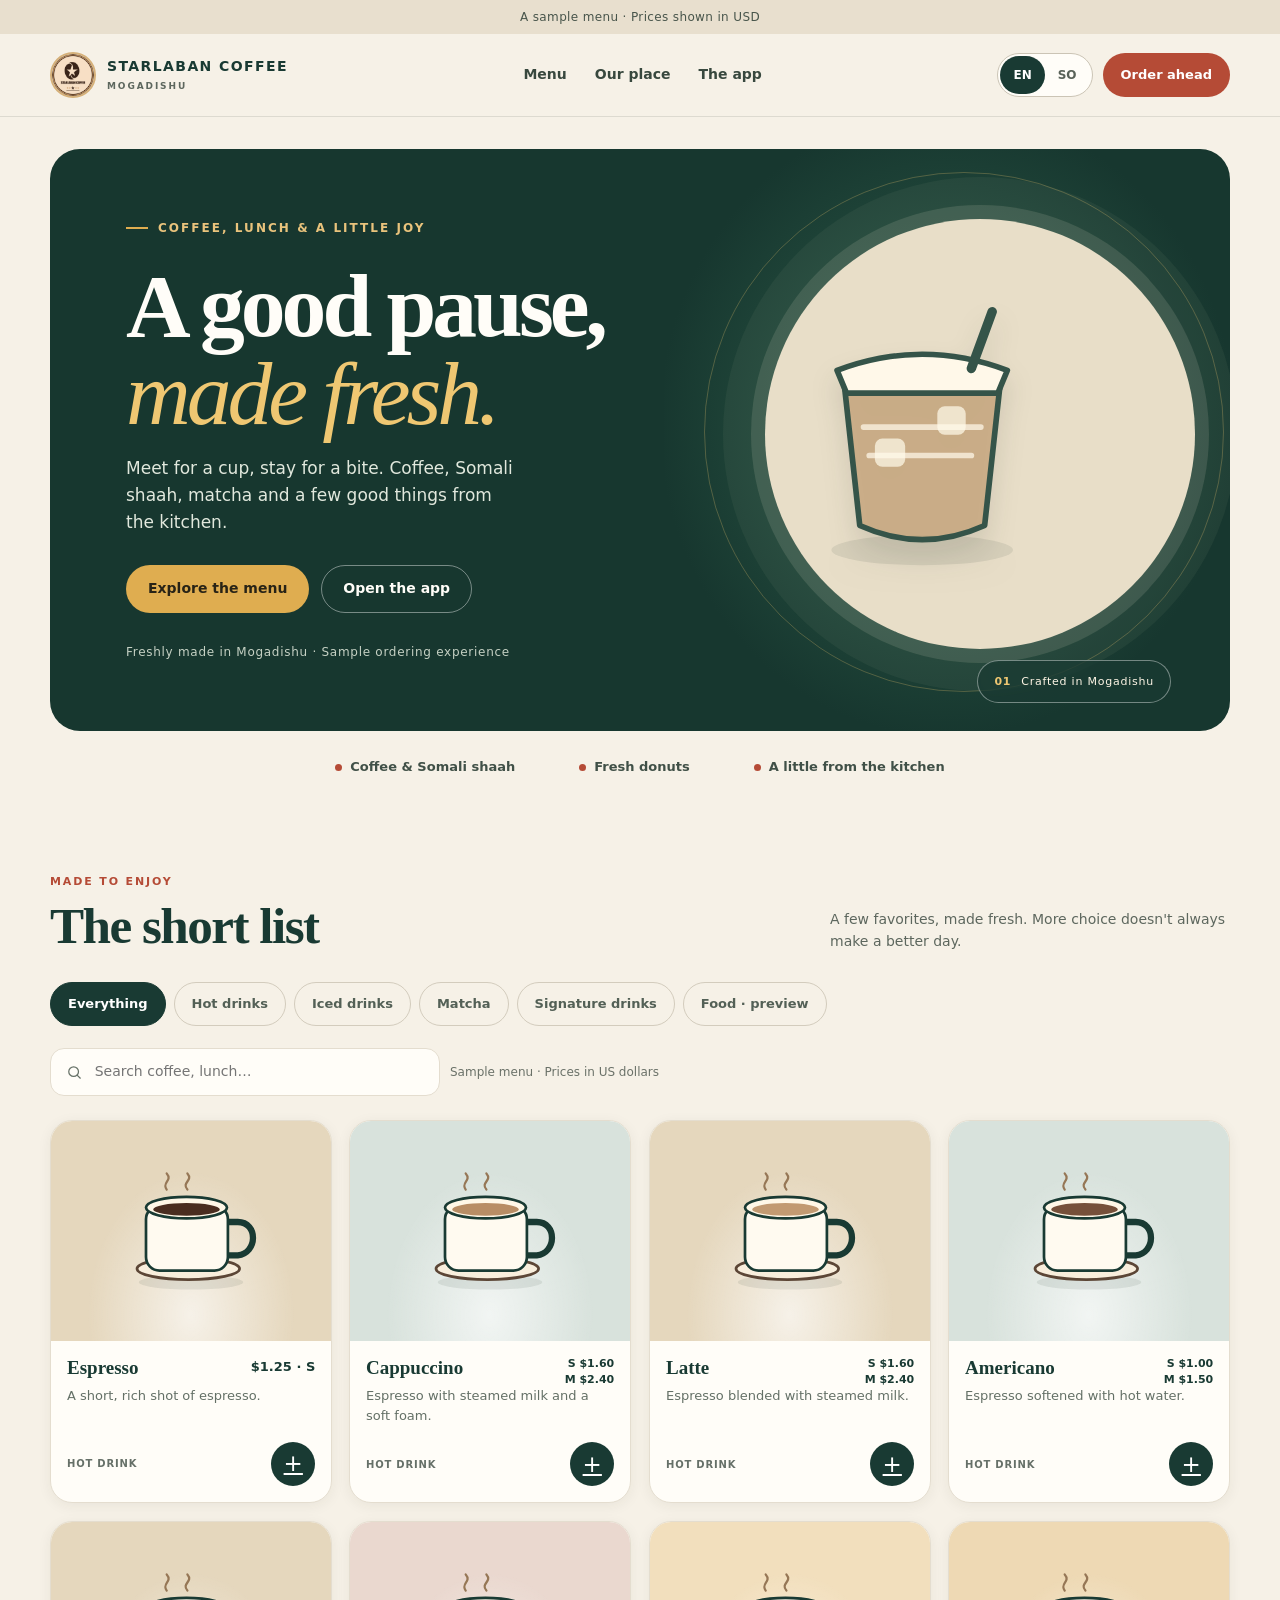
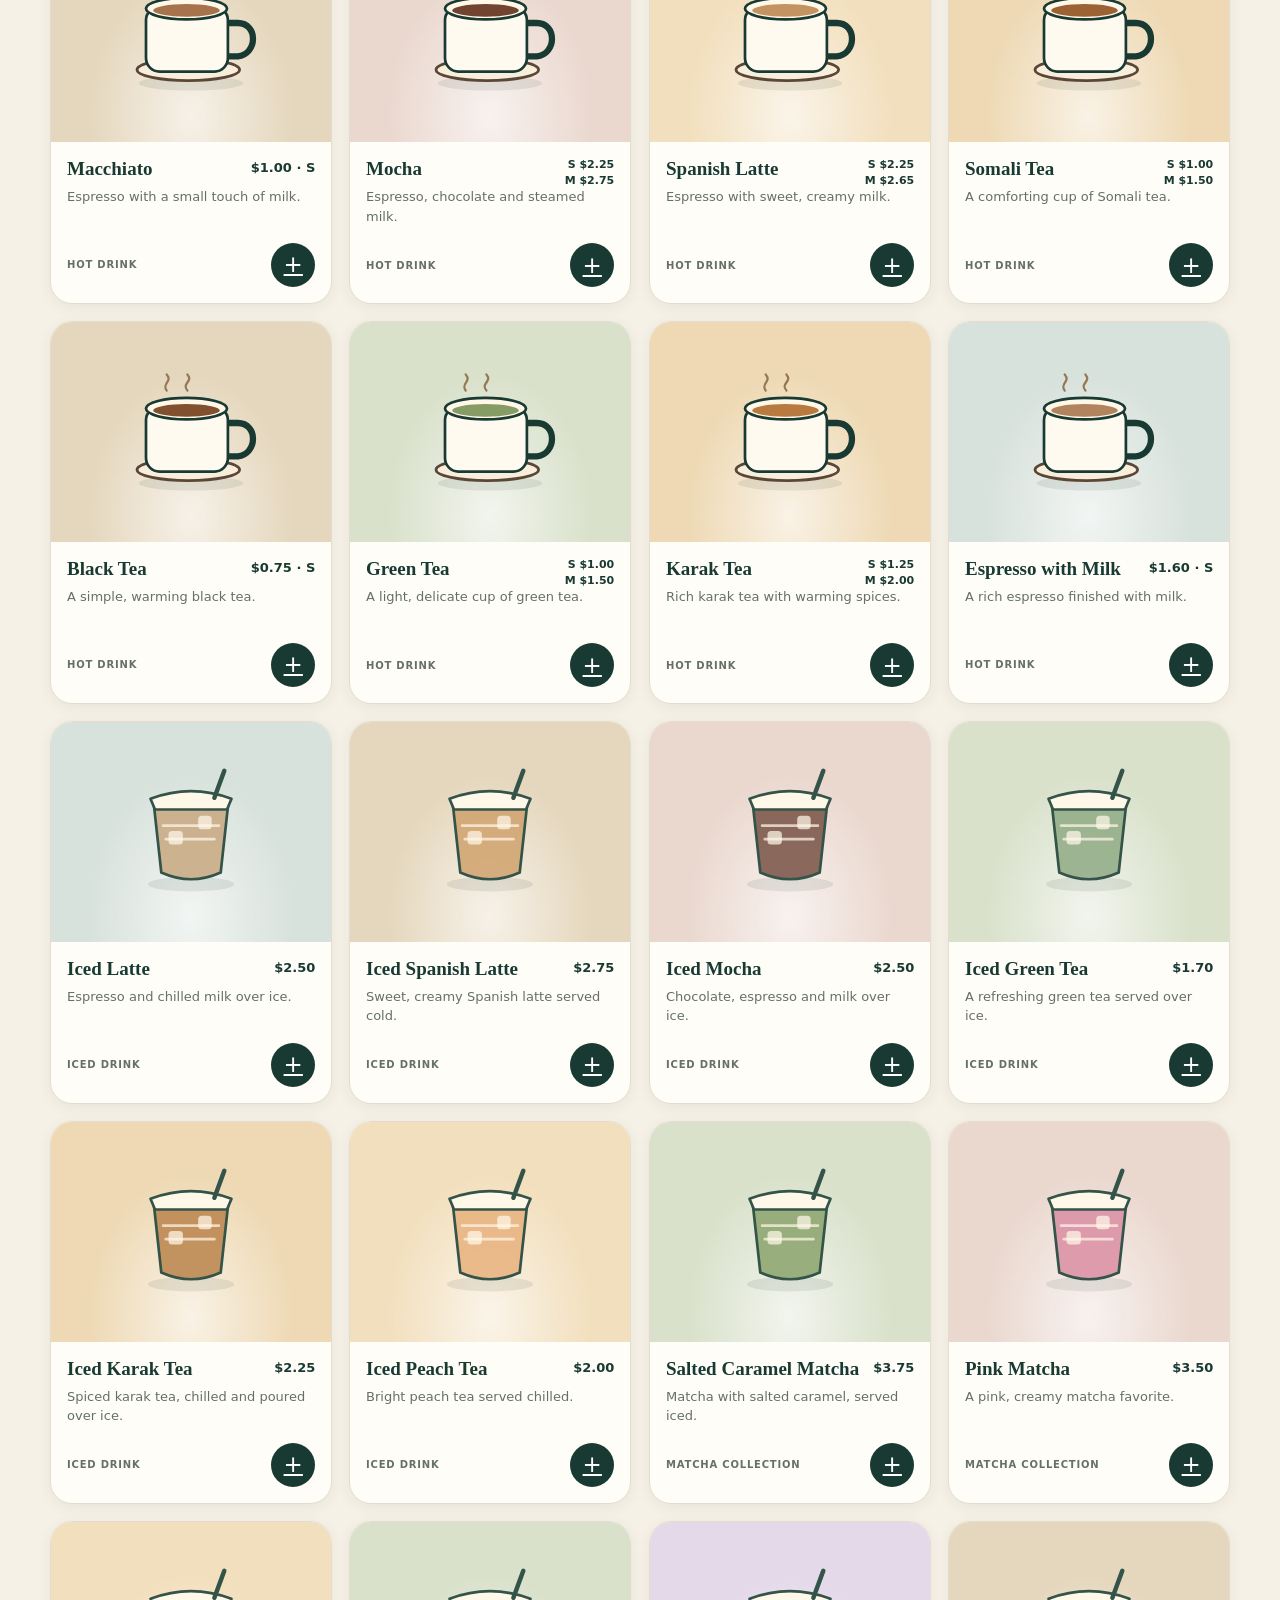
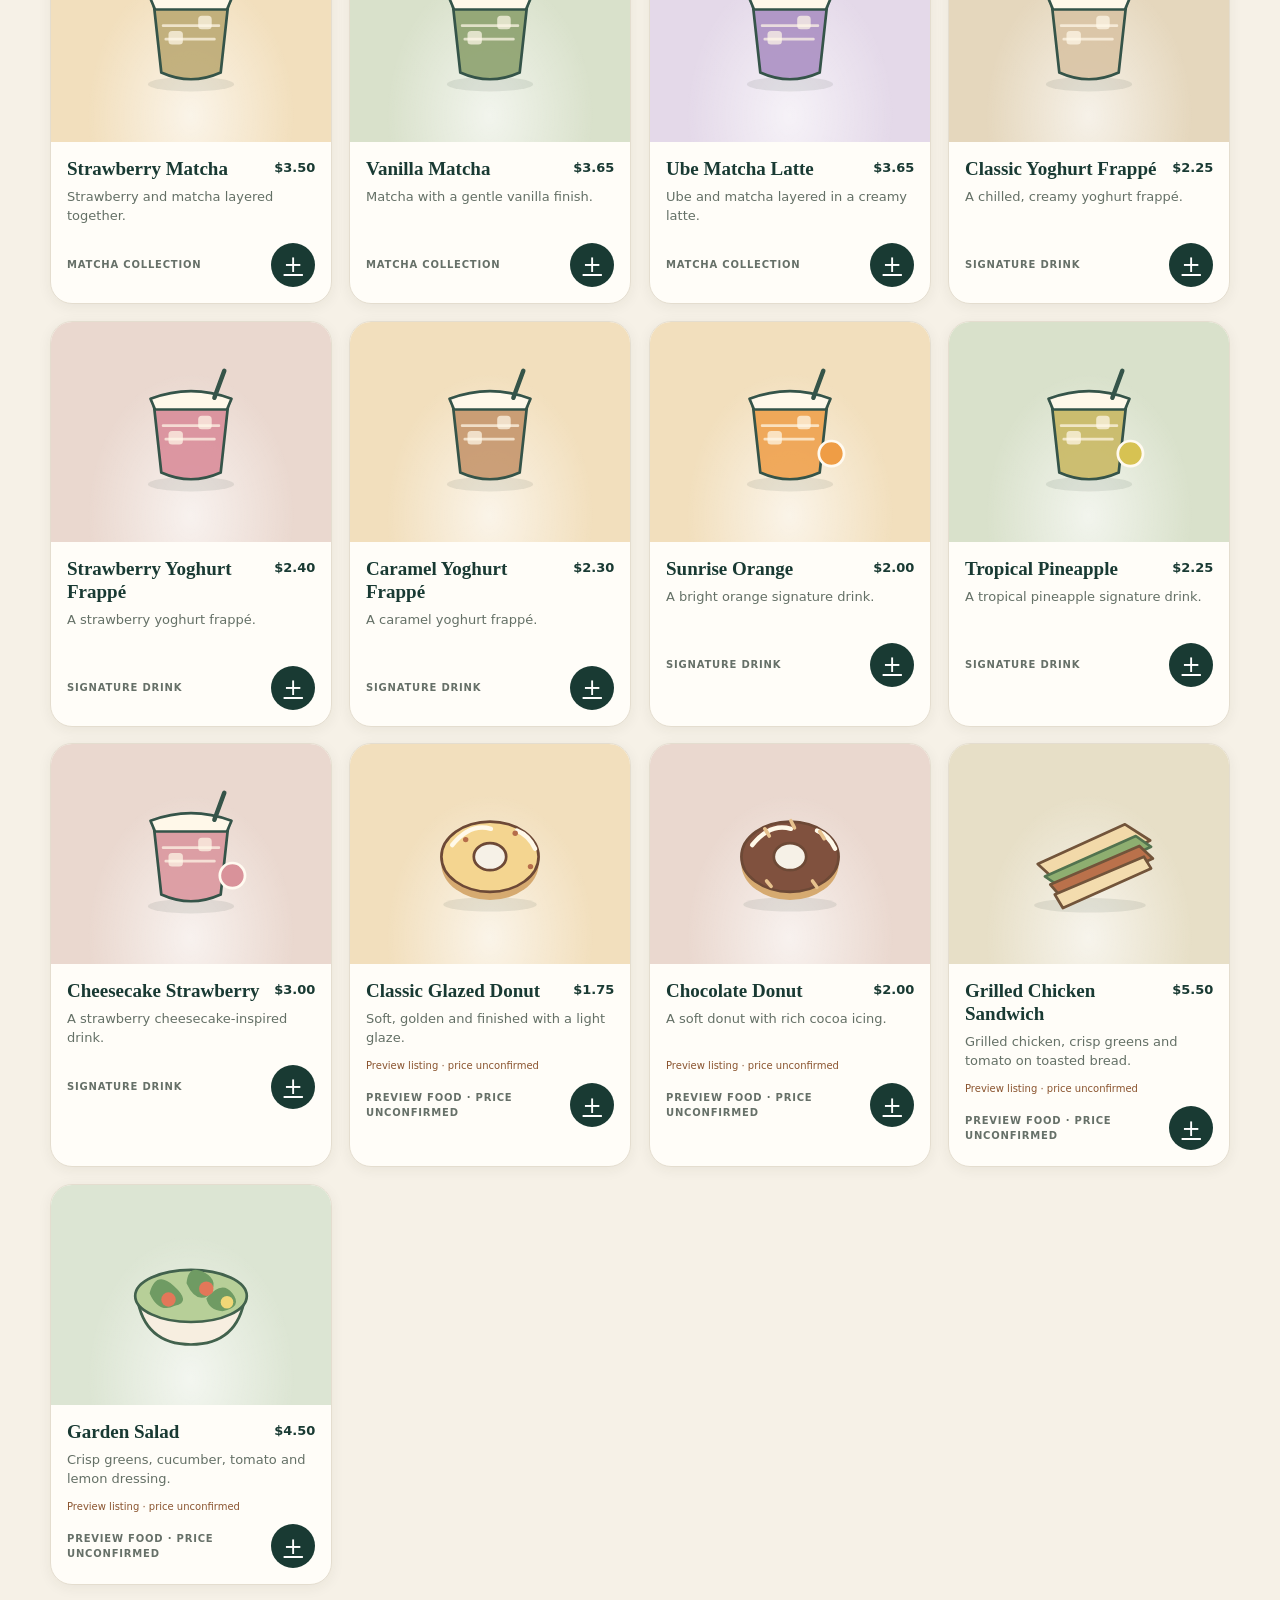
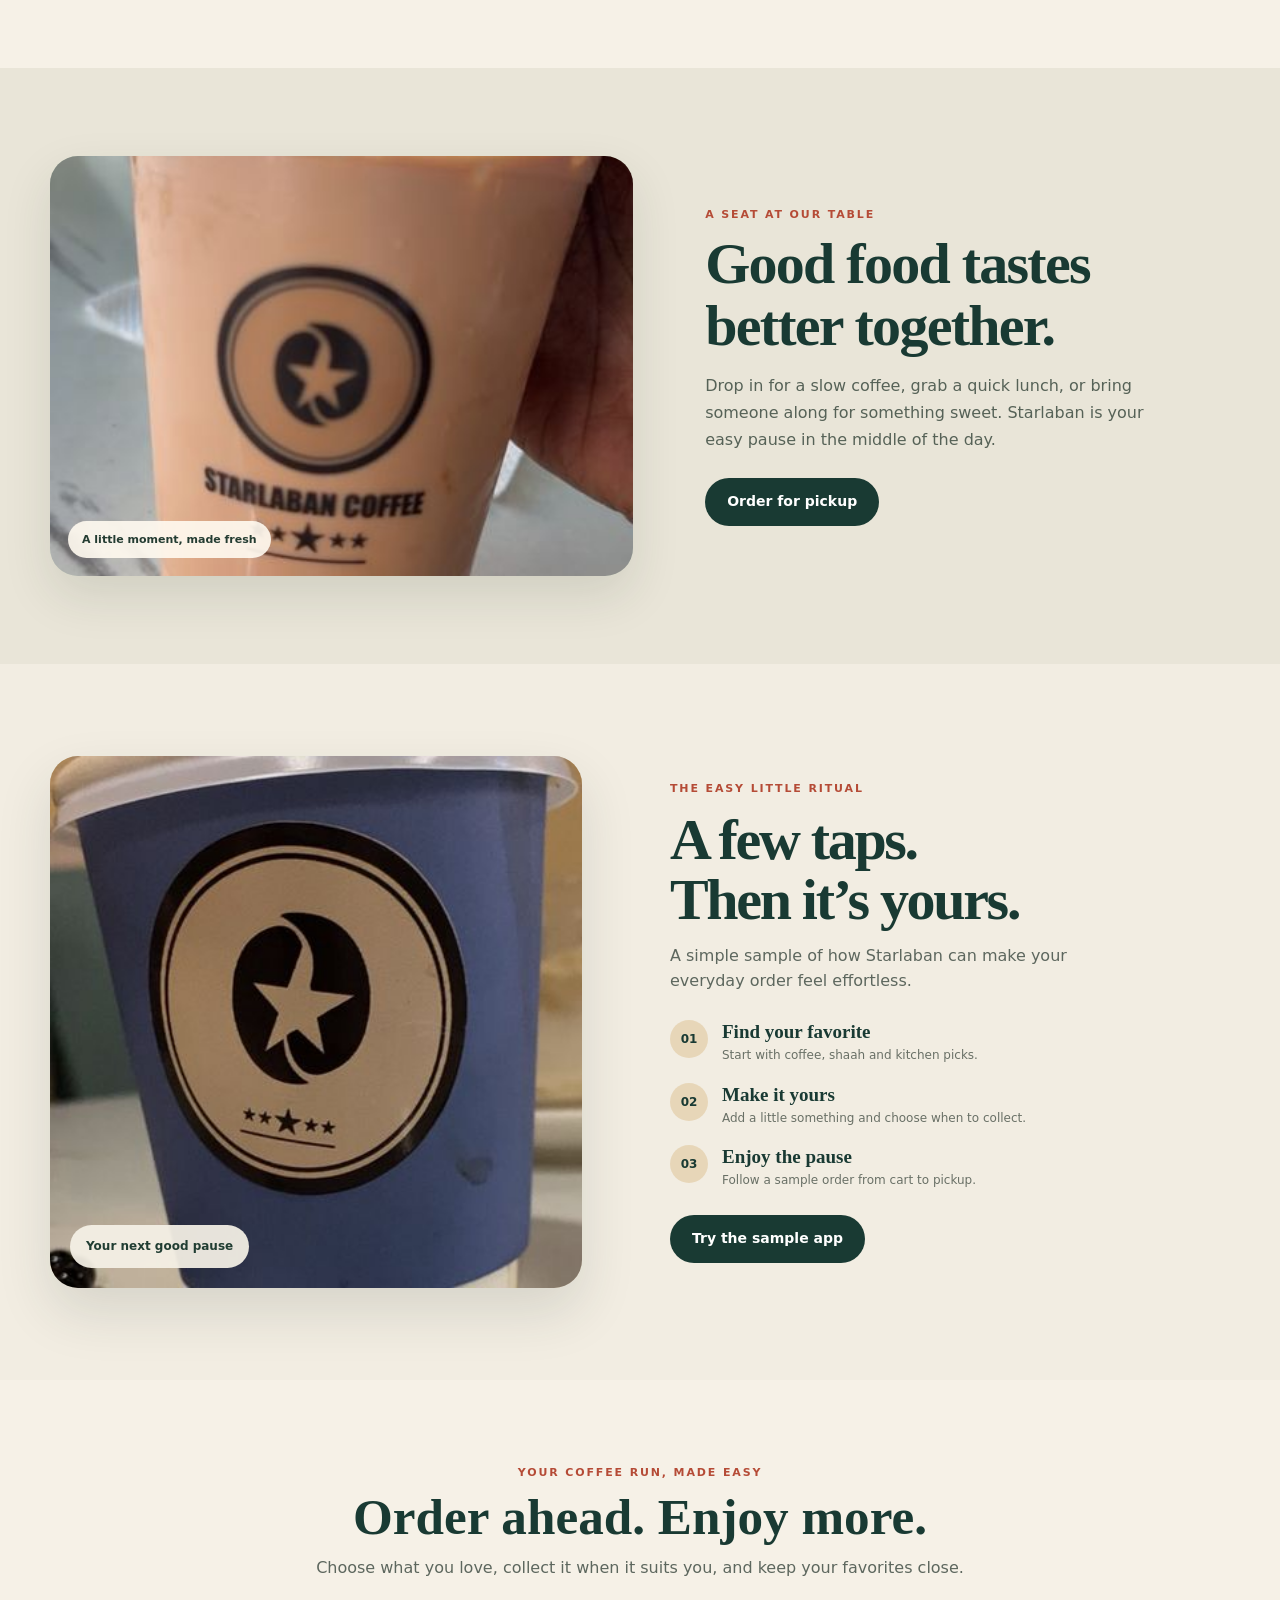
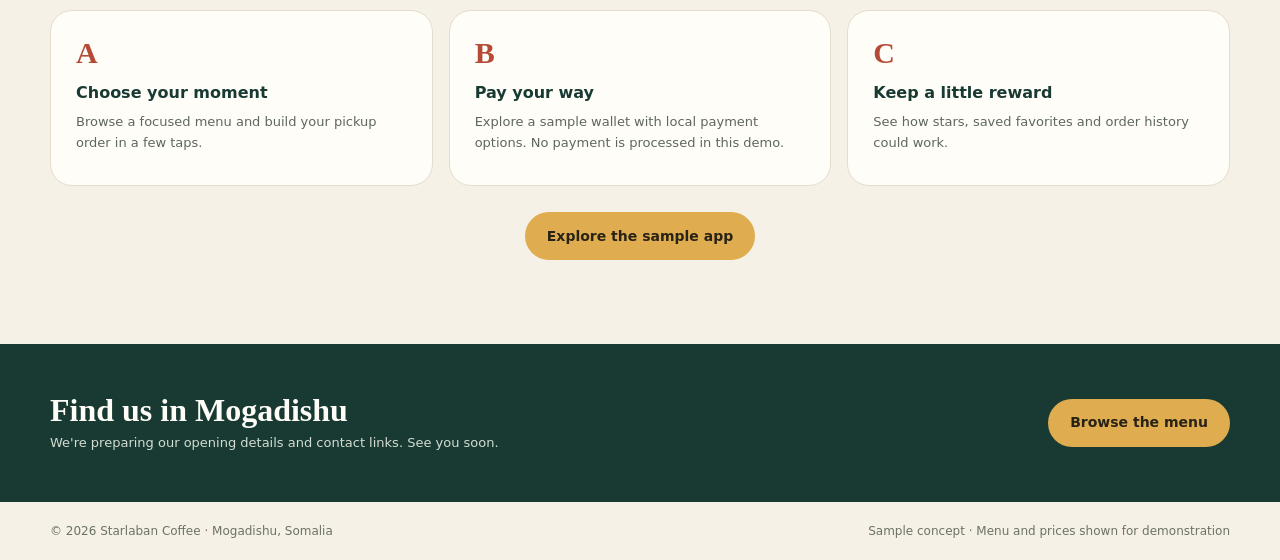
==== commit cfbbc5ac: "Replace spinning cup and emoji menu with flat illustrations" ====
--- a/index.html
+++ b/index.html
@@ -36,19 +36,19 @@
 .motion-enabled .reveal .food-emoji{opacity:0;transform:translate3d(0,9px,0) scale(.9);transition:opacity .38s ease,transform .52s cubic-bezier(.2,.7,.2,1);transition-delay:90ms}
 .motion-enabled .reveal.is-visible .food-emoji{opacity:1;transform:translate3d(0,-2px,0) scale(1)}
 @media(prefers-reduced-motion:reduce){.motion-enabled .reveal,.motion-enabled .reveal .food-emoji{opacity:1!important;transform:none!important;transition:none!important;will-change:auto!important}}
-</style></head>
+</style><style>.food-illustration{width:100%;height:100%;display:grid;place-items:center}.food-illustration svg{width:min(100%,210px);height:auto;max-height:100%;overflow:visible}.dish-art .food-illustration svg{width:min(100%,180px);height:auto;max-height:150px}.dish-art{display:grid;place-items:center}.hero-illustration{position:relative;z-index:2;width:min(100%,430px);height:470px;display:grid;place-items:center;filter:none}.hero-illustration .food-illustration{width:100%;height:100%}.hero-illustration .food-illustration svg{width:min(88%,390px);height:auto;max-height:90%;filter:drop-shadow(0 15px 13px #1e281d22)}@media(max-width:760px){.hero-illustration{height:min(78vw,360px);width:100%}.hero-illustration .food-illustration svg{width:min(85%,320px)}}@media(prefers-reduced-motion:reduce){.dish-art svg{transition:none!important}}</style></head>
 <body>
 <div class="notice" data-t="notice">A sample menu · Prices shown in USD</div>
 <header><div class="wrap bar"><a class="brand" href="#top" aria-label="Starlaban Coffee home"><img src="assets/logo.png" alt=""><span>STARLABAN COFFEE<small>MOGADISHU</small></span></a><nav class="links" aria-label="Main navigation"><a href="#menu" data-t="navMenu">Menu</a><a href="#story" data-t="navStory">Our place</a><a href="#app" data-t="navApp">The app</a></nav><div class="head-actions"><div class="lang" role="group" aria-label="Language / Luuqad"><button type="button" class="active" data-lang="en" aria-pressed="true">EN</button><button type="button" data-lang="so" aria-pressed="false">SO</button></div><a class="menu-link" href="#menu" data-t="navOrder">Order ahead</a></div></div></header>
 <main id="top">
-<section class="hero"><div class="wrap hero-panel"><div class="hero-copy"><div class="eyebrow" data-t="eyebrow">Coffee, lunch & a little joy</div><h1 data-t="heroTitle">A good pause,<br><em>made fresh.</em></h1><p data-t="heroText">Meet for a cup, stay for a bite. Coffee, Somali shaah, matcha and a few good things from the kitchen.</p><div class="hero-ctas"><a class="btn primary" href="#menu" data-t="heroCTA">Explore the menu</a><a class="btn ghost" href="app/" data-t="heroApp">Open the app</a></div><div class="hero-meta" data-t="heroMeta">Freshly made in Mogadishu · Sample ordering experience</div></div><div class="hero-art"><div class="hero-orbit" aria-hidden="true"></div><div id="hero-cup-3d" class="hero-cup-3d" role="img" aria-label="A three-dimensional Starlaban iced coffee cup"></div><span class="hero-stamp"><b>01</b> <span data-t="heroStamp">Crafted in Mogadishu</span></span></div></div></section>
+<section class="hero"><div class="wrap hero-panel"><div class="hero-copy"><div class="eyebrow" data-t="eyebrow">Coffee, lunch & a little joy</div><h1 data-t="heroTitle">A good pause,<br><em>made fresh.</em></h1><p data-t="heroText">Meet for a cup, stay for a bite. Coffee, Somali shaah, matcha and a few good things from the kitchen.</p><div class="hero-ctas"><a class="btn primary" href="#menu" data-t="heroCTA">Explore the menu</a><a class="btn ghost" href="app/" data-t="heroApp">Open the app</a></div><div class="hero-meta" data-t="heroMeta">Freshly made in Mogadishu · Sample ordering experience</div></div><div class="hero-art"><div class="hero-orbit" aria-hidden="true"></div><div id="hero-illustration" class="hero-illustration" role="img" aria-label="Illustrated Starlaban iced latte"></div><span class="hero-stamp"><b>01</b> <span data-t="heroStamp">Crafted in Mogadishu</span></span></div></div></section>
 <div class="wrap promise" aria-label="What is on the menu"><span><i class="dot"></i><b data-t="pCoffee">Coffee & Somali shaah</b></span><span><i class="dot"></i><b data-t="pFresh">Fresh donuts</b></span><span><i class="dot"></i><b data-t="pKitchen">A little from the kitchen</b></span></div>
 <section class="menu-section" id="menu"><div class="wrap"><div class="section-head"><div><div class="kicker" data-t="menuKicker">Made to enjoy</div><h2 data-t="menuTitle">The short list</h2></div><p data-t="menuIntro">A few favorites, made fresh. More choice doesn't always make a better day.</p></div><div class="filters" id="filters" role="group" aria-label="Menu categories"></div><div class="menu-tools"><label class="search"><svg viewBox="0 0 24 24" aria-hidden="true"><circle cx="11" cy="11" r="7"/><path d="m16 16 5 5"/></svg><span class="sr" data-t="searchLabel">Search the menu</span><input id="search" type="search" placeholder="Search coffee, lunch…" autocomplete="off"></label><span class="sample-note" data-t="samplePrices">Sample menu · Prices in US dollars</span></div><div class="grid" id="grid" aria-live="polite"></div></div></section>
 <section class="story" id="story"><div class="wrap story-grid"><div class="story-art"><img src="assets/photos/iced-latte.jpg" alt="Starlaban iced latte, freshly made and ready to enjoy" loading="lazy"><span class="photo-caption" data-t="photoCaption">A little moment, made fresh</span></div><div><div class="kicker" data-t="storyKicker">A seat at our table</div><h2 data-t="storyTitle">Good food tastes better together.</h2><p data-t="storyText">Drop in for a slow coffee, grab a quick lunch, or bring someone along for something sweet. Starlaban is your easy pause in the middle of the day.</p><a class="btn" href="app/" data-t="storyCTA">Order for pickup</a></div></div></section>
 <section class="how" id="how"><div class="wrap how-wrap"><div class="flow-photo"><img src="assets/photos/hot-cup.jpg" alt="Starlaban Coffee takeaway cup" loading="lazy"><div class="photo-chip" data-t="photoChip">Your next good pause</div></div><div class="flow-copy"><div class="kicker" data-t="flowKicker">The easy little ritual</div><h2 data-t="flowTitle">A few taps.<br>Then it’s yours.</h2><p data-t="flowText">A simple sample of how Starlaban can make your everyday order feel effortless.</p><ol class="flow-steps"><li><span>01</span><div><b data-t="flow1Title">Find your favorite</b><small data-t="flow1Text">Start with coffee, shaah and kitchen picks.</small></div></li><li><span>02</span><div><b data-t="flow2Title">Make it yours</b><small data-t="flow2Text">Add a little something and choose when to collect.</small></div></li><li><span>03</span><div><b data-t="flow3Title">Enjoy the pause</b><small data-t="flow3Text">Follow a sample order from cart to pickup.</small></div></li></ol><a class="btn flow-button" href="app/" data-t="flowCTA">Try the sample app</a></div></div></section><section class="app-promo" id="app"><div class="wrap"><div class="promo-head"><div class="kicker" data-t="appKicker">Your coffee run, made easy</div><h2 data-t="appTitle">Order ahead. Enjoy more.</h2><p data-t="appText">Choose what you love, collect it when it suits you, and keep your favorites close.</p></div><div class="features"><article class="feature"><span class="num">A</span><h3 data-t="f1Title">Choose your moment</h3><p data-t="f1Text">Browse a focused menu and build your pickup order in a few taps.</p></article><article class="feature"><span class="num">B</span><h3 data-t="f2Title">Pay your way</h3><p data-t="f2Text">Explore a sample wallet with local payment options. No payment is processed in this demo.</p></article><article class="feature"><span class="num">C</span><h3 data-t="f3Title">Keep a little reward</h3><p data-t="f3Text">See how stars, saved favorites and order history could work.</p></article></div><div class="promo-action"><a class="btn primary" href="app/" data-t="tryApp">Explore the sample app</a></div></div></section>
 <section class="visit" id="visit"><div class="wrap visit-row"><div><h2 data-t="visitTitle">Find us in Mogadishu</h2><p data-t="visitText">We're preparing our opening details and contact links. See you soon.</p></div><a class="btn" href="#menu" data-t="visitCTA">Browse the menu</a></div></section>
 </main><footer><div class="wrap footer-row"><span>© <span id="year"></span> Starlaban Coffee · Mogadishu, Somalia</span><span data-t="footerSample">Sample concept · Menu and prices shown for demonstration</span></div></footer>
-<script src="assets/vendor/three.min.js"></script><script src="assets/cup3d.js"></script>
+
 <script>
 const P=[
 {id:"espresso",cat:"hot",name:"Espresso",so:"Espresso",desc:"A short, rich shot of espresso.",soDesc:"Qaxwo espresso ah oo xooggan.",price:1.25,sized:true,emoji:"☕",tone:"#e5d7bd",tag:"Hot drink",preview:false},
@@ -89,13 +89,13 @@
 const T={en:{notice:'A sample menu · Prices shown in USD',navMenu:'Menu',navStory:'Our place',navApp:'The app',navOrder:'Order ahead',eyebrow:'Coffee, lunch & a little joy',heroTitle:'A good pause,<br><em>made fresh.</em>',heroText:'Meet for a cup, stay for a bite. Coffee, Somali shaah, matcha and a few good things from the kitchen.',heroCTA:'Explore the menu',heroApp:'Open the app',heroMeta:'Freshly made in Mogadishu · Sample ordering experience',pCoffee:'Coffee & Somali shaah',pFresh:'Fresh donuts',pKitchen:'A little from the kitchen',menuKicker:'Made to enjoy',menuTitle:'The short list',menuIntro:"A few favorites, made fresh. More choice doesn't always make a better day.",searchLabel:'Search the menu',search:'Search coffee, lunch…',samplePrices:'Sample menu · Prices in US dollars',storyKicker:'A seat at our table',storyTitle:'Good food tastes better together.',storyText:'Drop in for a slow coffee, grab a quick lunch, or bring someone along for something sweet. Starlaban is your easy pause in the middle of the day.',storyCTA:'Order for pickup',appKicker:'Your coffee run, made easy',appTitle:'Order ahead. Enjoy more.',appText:'Choose what you love, collect it when it suits you, and keep your favorites close.',f1Title:'Choose your moment',f1Text:'Browse a focused menu and build your pickup order in a few taps.',f2Title:'Pay your way',f2Text:'Explore a sample wallet with local payment options. No payment is processed in this demo.',f3Title:'Keep a little reward',f3Text:'See how stars, saved favorites and order history could work.',tryApp:'Explore the sample app',visitTitle:'Find us in Mogadishu',visitText:"We're preparing our opening details and contact links. See you soon.",visitCTA:'Browse the menu',footerSample:'Sample concept · Menu and prices shown for demonstration',heroStamp:'Crafted in Mogadishu',photoCaption:'A little moment, made fresh',photoChip:'Your next good pause',flowKicker:'The easy little ritual',flowTitle:'A few taps.<br>Then it’s yours.',flowText:'A simple sample of how Starlaban can make your everyday order feel effortless.',flow1Title:'Find your favorite',flow1Text:'Start with coffee, shaah and kitchen picks.',flow2Title:'Make it yours',flow2Text:'Add a little something and choose when to collect.',flow3Title:'Enjoy the pause',flow3Text:'Follow a sample order from cart to pickup.',flowCTA:'Try the sample app',empty:'No dishes found. Try another search.'},
 so:{notice:'Liis tusaale ah · Qiimayaashu waa USD',navMenu:'Liiska',navStory:'Goobtayada',navApp:'Appka',navOrder:'Hore u dalbo',eyebrow:'Qahwo, qado iyo farxad yar',heroTitle:'Nasasho fiican,<br><em>cusubna loo sameeyay.</em>',heroText:'Qahwo, shaah Soomaali, matcha iyo cuntooyin yar oo jikada laga diyaariyo.',heroCTA:'Eeg liiska',heroApp:'Fur appka',heroMeta:'Muqdisho ayaa lagu diyaariyaa · Dalab tijaabo ah',pCoffee:'Qahwo & shaah Soomaali',pFresh:'Doonyo cusub',pKitchen:'Cunto yar oo jikada ah',menuKicker:'Si aad ugu raaxaysato',menuTitle:'Liiska kooban',menuIntro:'Waxyaabo la jecel yahay oo cusub. Doorashooyin badan mar walba ma wanaajiyaan maalinta.',searchLabel:'Ka raadi liiska',search:'Ka raadi qahwo ama qado…',samplePrices:'Liis tusaale ah · Qiimuhu waa doollar',storyKicker:'Kursi miiskayaga ah',storyTitle:'Cunto fiican waa ka sii macaan tahay marka la wadaago.',storyText:'U imow qahwo tartiib ah, qado degdeg ah, ama wax macaan oo aad qof la wadaagto. Starlaban waa nasashadaada fudud ee maalinta.',storyCTA:'Hore u dalbo',appKicker:'Dalabka qahwadaada oo fudud',appTitle:'Hore u dalbo. Ku raaxayso.',appText:'Dooro waxaad jeceshahay, soo qaado waqtiga kugu habboon, kaydsana kuwa aad jeceshahay.',f1Title:'Dooro waqtigaaga',f1Text:'Eeg liis kooban oo dalabkaaga ku diyaari dhowr taabasho.',f2Title:'U bixi sidaad jeceshahay',f2Text:'Tijaabi boorsada tusaalaha ah iyo hababka lacag-bixinta gudaha. Lacag dhab ah lama qaado.',f3Title:'Hel abaalmarin',f3Text:'Eeg sida xidigaha, waxyaabaha la kaydiyay iyo taariikhda dalabku u shaqayn karaan.',tryApp:'Tijaabi appka tusaalaha ah',visitTitle:'Naga hel Muqdisho',visitText:'Waxaan diyaarinaynaa faahfaahinta furitaanka iyo xiriirka. Dhawaan ayaan is arki doonnaa.',visitCTA:'Eeg liiska',footerSample:'Tusaale · Liiska iyo qiimayaasha waa tijaabo',heroStamp:'Waxaa lagu diyaariyaa Muqdisho',photoCaption:'Daqiiqad yar oo cusub',photoChip:'Nasashadaada xigta',flowKicker:'Dalab fudud oo degdeg ah',flowTitle:'Dhowr taabasho.<br>Adigaa leh.',flowText:'Tusaale fudud oo muujinaya sida Starlaban uga dhigi karto dalabkaaga maalinlaha ah mid sahlan.',flow1Title:'Hel waxa aad jeceshahay',flow1Text:'Ka bilow qahwo, shaah iyo cuntooyinka jikada.',flow2Title:'Adigu dooro',flow2Text:'Ku dar wax yar oo dooro waqtiga aad soo qaadanayso.',flow3Title:'Ku raaxayso nasashada',flow3Text:'Raac tusaalaha dalabka laga bilaabo dambiisha ilaa qaadashada.',flowCTA:'Tijaabi appka tusaalaha ah',empty:'Cunto lama helin. Isku day eray kale.'}};
 let lang='en',cat='all',query='';document.getElementById('year').textContent=new Date().getFullYear();
-function art(id){const p=P.find(x=>x.id===id);return '<span class="food-emoji" role="img" aria-label="'+(p?p.name:'Starlaban menu item')+'">'+(p?p.emoji:'☕')+'</span>'}
+function art(id){const p=P.find(x=>x.id===id),colors={espresso:'#4a2d20',cappuccino:'#b88d65',latte:'#c29a72',americano:'#76503a',macchiato:'#a7734d',mocha:'#714431','spanish-latte':'#c49362','somali-tea':'#9c6234','black-tea':'#81502e','green-tea':'#879b64','karak-tea':'#b87a3e','espresso-milk':'#b1845d','iced-latte':'#c7a77f','iced-spanish-latte':'#d0a16c','iced-mocha':'#765043','iced-green-tea':'#90aa83','iced-karak-tea':'#b9824a','iced-peach-tea':'#e9b17d','salted-caramel-matcha':'#8aa36a','pink-matcha':'#db8da2','strawberry-matcha':'#b9a66e','vanilla-matcha':'#879d67','ube-matcha':'#a78bc0','classic-yoghurt-frappe':'#d8c2a1','strawberry-yoghurt-frappe':'#d88796','caramel-yoghurt-frappe':'#c39166','sunrise-orange':'#ef9d45','tropical-pineapple':'#c7b65c','cheesecake-strawberry':'#d9929a',glazed:'#e7c98f',choco:'#986850',sandwich:'#cda36c',salad:'#8cae7a'},c=colors[id]||'#b98c61';let d='';if(id==='glazed'||id==='choco'){const glaze=id==='choco'?'#80513e':'#f4d590';d='<ellipse cx="100" cy="136" rx="52" ry="8" fill="#263a3118"/><ellipse cx="100" cy="91" rx="54" ry="40" fill="#d6aa70"/><ellipse cx="100" cy="83" rx="54" ry="39" fill="'+glaze+'" stroke="#6d4936" stroke-width="3"/><ellipse cx="100" cy="83" rx="18" ry="15" fill="#f6f1e7" stroke="#6d4936" stroke-width="3"/><path d="M58 70q20-25 43-18m29 2q13 5 20 20" fill="none" stroke="#fff9e9" stroke-width="5" stroke-linecap="round"/>'+(id==='choco'?'<path d="m72 52 5 8m24-17 4 8m28 4 5 8m-64 47 5 6m46-6 5 7" stroke="#e7c28e" stroke-width="4" stroke-linecap="round"/>':'<circle cx="73" cy="64" r="3" fill="#b56d4a"/><circle cx="128" cy="57" r="3" fill="#b56d4a"/><circle cx="145" cy="94" r="3" fill="#b56d4a"/>')}else if(id==='sandwich'){d='<ellipse cx="101" cy="137" rx="62" ry="8" fill="#263a3118"/><path d="m43 91 97-44 28 18-101 48Z" fill="#f2d9a9" stroke="#72543a" stroke-width="3" stroke-linejoin="round"/><path d="m51 105 101-45 17 12-99 46Z" fill="#8eae70" stroke="#52734f" stroke-width="3" stroke-linejoin="round"/><path d="m57 114 99-43 15 14-100 45Z" fill="#ba714b" stroke="#72543a" stroke-width="3" stroke-linejoin="round"/><path d="m62 125 99-42 8 13-98 44Z" fill="#f3dcae" stroke="#72543a" stroke-width="3" stroke-linejoin="round"/>'}else if(id==='salad'){d='<path d="M40 82q8 53 60 53t60-53Z" fill="#f7eee0" stroke="#42624d" stroke-width="3"/><ellipse cx="100" cy="81" rx="62" ry="29" fill="#b7cf98" stroke="#42624d" stroke-width="3"/><path d="M54 78q7-26 27-8t1 22q-18 9-28-14m41-11q2-22 20-12t4 26q-14 8-24-14m22 17q17-21 29-6t-11 20q-15-1-18-14" fill="#6f9b63"/><circle cx="75" cy="85" r="8" fill="#e37759"/><circle cx="117" cy="73" r="8" fill="#e37759"/><circle cx="140" cy="88" r="7" fill="#f1d777"/>'}else if(p&&p.cat==='hot'){d='<ellipse cx="100" cy="137" rx="58" ry="8" fill="#263a3118"/><ellipse cx="97" cy="122" rx="57" ry="12" fill="#f8eedc" stroke="#5c4636" stroke-width="3"/><path d="M132 70h20c23 0 22 35 0 37h-18" fill="none" stroke="#193a33" stroke-width="7" stroke-linecap="round"/><rect x="50" y="52" width="91" height="72" rx="15" fill="#fffaf0" stroke="#193a33" stroke-width="3"/><ellipse cx="95" cy="54" rx="45" ry="12" fill="#fff7e7" stroke="#193a33" stroke-width="3"/><ellipse cx="95" cy="56" rx="37" ry="7" fill="'+c+'"/><path d="M73 34c-6-8 7-10 0-18m23 18c-7-8 7-10 0-18" fill="none" stroke="#967756" stroke-width="2.5" stroke-linecap="round"/>'}else{const accent=id==='sunrise-orange'?'#ef9d45':id==='tropical-pineapple'?'#d7c252':id==='cheesecake-strawberry'?'#d9929a':'';d='<ellipse cx="100" cy="138" rx="48" ry="8" fill="#263a3118"/><path d="M58 43h84l-9 82q-33 15-66 0Z" fill="'+c+'" fill-opacity=".84" stroke="#355449" stroke-width="3" stroke-linejoin="round"/><path d="M55 43q45-17 90 0l-5 12H60Z" fill="#fff8e9" stroke="#355449" stroke-width="3" stroke-linejoin="round"/><path d="M126 42 137 12" stroke="#355449" stroke-width="5" stroke-linecap="round"/><path d="M69 73h62m-59 15h54" stroke="#fff7e8" stroke-width="3" stroke-linecap="round" opacity=".72"/><rect x="75" y="79" width="16" height="15" rx="4" fill="#fff9e9" fill-opacity=".72"/><rect x="108" y="62" width="15" height="15" rx="4" fill="#fff9e9" fill-opacity=".72"/>'+(accent?'<circle cx="146" cy="104" r="14" fill="'+accent+'" stroke="#fffaf0" stroke-width="3"/>':'')}return '<span class="food-illustration" role="img" aria-label="'+(p?p.name:'Starlaban menu item')+'"><svg viewBox="0 0 200 160" aria-hidden="true">'+d+'</svg></span>'}
 function renderFilters(){const el=document.getElementById('filters');el.innerHTML='';CATS[lang].forEach(([id,label])=>{const b=document.createElement('button');b.type='button';b.textContent=label;b.setAttribute('aria-pressed',cat===id);b.onclick=()=>{cat=id;renderFilters();renderMenu()};el.append(b)})}
 function priceLabel(p){if(p.mediumPrice)return '<span class="price-set"><span>S $'+p.price.toFixed(2)+'</span><span>M $'+p.mediumPrice.toFixed(2)+'</span></span>';return '<span class="price">$'+p.price.toFixed(2)+(p.sized?' · S':'')+'</span>'}
 function renderMenu(){const grid=document.getElementById('grid'),term=query.toLowerCase();const items=P.filter(p=>(cat==='all'||p.cat===cat)&&(!term||(p.name+' '+p.so+' '+p.desc+' '+p.soDesc).toLowerCase().includes(term)));grid.innerHTML='';if(!items.length){grid.innerHTML='<p class="no-results">'+T[lang].empty+'</p>';return}items.forEach(p=>{const card=document.createElement('article');card.className='dish';card.style.setProperty('--tone',p.tone);card.innerHTML='<div class="dish-art">'+art(p.id)+'</div><div class="dish-body"><div class="dish-top"><h3>'+ (lang==='so'?p.so:p.name)+'</h3>'+priceLabel(p)+'</div><p>'+(lang==='so'?p.soDesc:p.desc)+'</p>'+(p.preview?'<small class="menu-note">'+(lang==='so'?'Cunto tusaale ah · qiime lama xaqiijin':'Preview listing · price unconfirmed')+'</small>':'')+'<div class="dish-foot"><span class="tag">'+p.tag+'</span><a class="add" aria-label="'+(lang==='so'?'Ku dar ':'Add ')+(lang==='so'?p.so:p.name)+'" href="app/?item='+p.id+'">+</a></div></div>';grid.append(card)})}
 function setLang(l){lang=l;document.documentElement.lang=l;document.querySelectorAll('[data-lang]').forEach(b=>{const on=b.dataset.lang===l;b.classList.toggle('active',on);b.setAttribute('aria-pressed',on)});document.querySelectorAll('[data-t]').forEach(e=>{const v=T[l][e.dataset.t];if(v)e.innerHTML=v});document.getElementById('search').placeholder=T[l].search;renderFilters();renderMenu()}
 document.querySelectorAll('[data-lang]').forEach(b=>b.addEventListener('click',()=>setLang(b.dataset.lang)));document.getElementById('search').addEventListener('input',e=>{query=e.target.value.trim();renderMenu()});renderFilters();renderMenu();
-if(window.StarlabanCup){StarlabanCup.mount(document.getElementById("hero-cup-3d"),{milkSrc:"assets/logo-milk.png",fallbackSrc:"assets/photos/iced-latte.jpg"});}
+document.getElementById('hero-illustration').innerHTML=art('iced-latte');
 </script>
 <script>
 (()=>{const reduce=window.matchMedia('(prefers-reduced-motion: reduce)').matches;if(reduce||!('IntersectionObserver'in window))return;const selector=".hero-copy > *, .hero-art, .section-head h2, .dish, .story-art img, .flow-photo, .flow-copy > *";document.documentElement.classList.add('motion-enabled');const io=new IntersectionObserver(entries=>entries.forEach(entry=>{if(entry.isIntersecting){entry.target.classList.add('is-visible');io.unobserve(entry.target)}}),{threshold:.12,rootMargin:'0px 0px -20px 0px'});function scan(root){if(!root||!root.querySelectorAll)return;root.querySelectorAll(selector).forEach(el=>{if(el.classList.contains('reveal'))return;const group=el.closest('.grid,.featured,.hero-copy,.hello');if(group){const items=[...group.querySelectorAll('.dish,.feature,.reveal')].filter(x=>x!==el);el.style.setProperty('--reveal-delay',Math.min(items.length%4,3)*55+'ms')}el.classList.add('reveal');io.observe(el)})}scan(document);const target=document.querySelector("main");if(target)new MutationObserver(records=>records.forEach(record=>record.addedNodes.forEach(node=>{if(node.nodeType===1){if(node.matches&&node.matches(selector)){scan(node.parentElement)}else scan(node)}}))).observe(target,{childList:true,subtree:true})})();
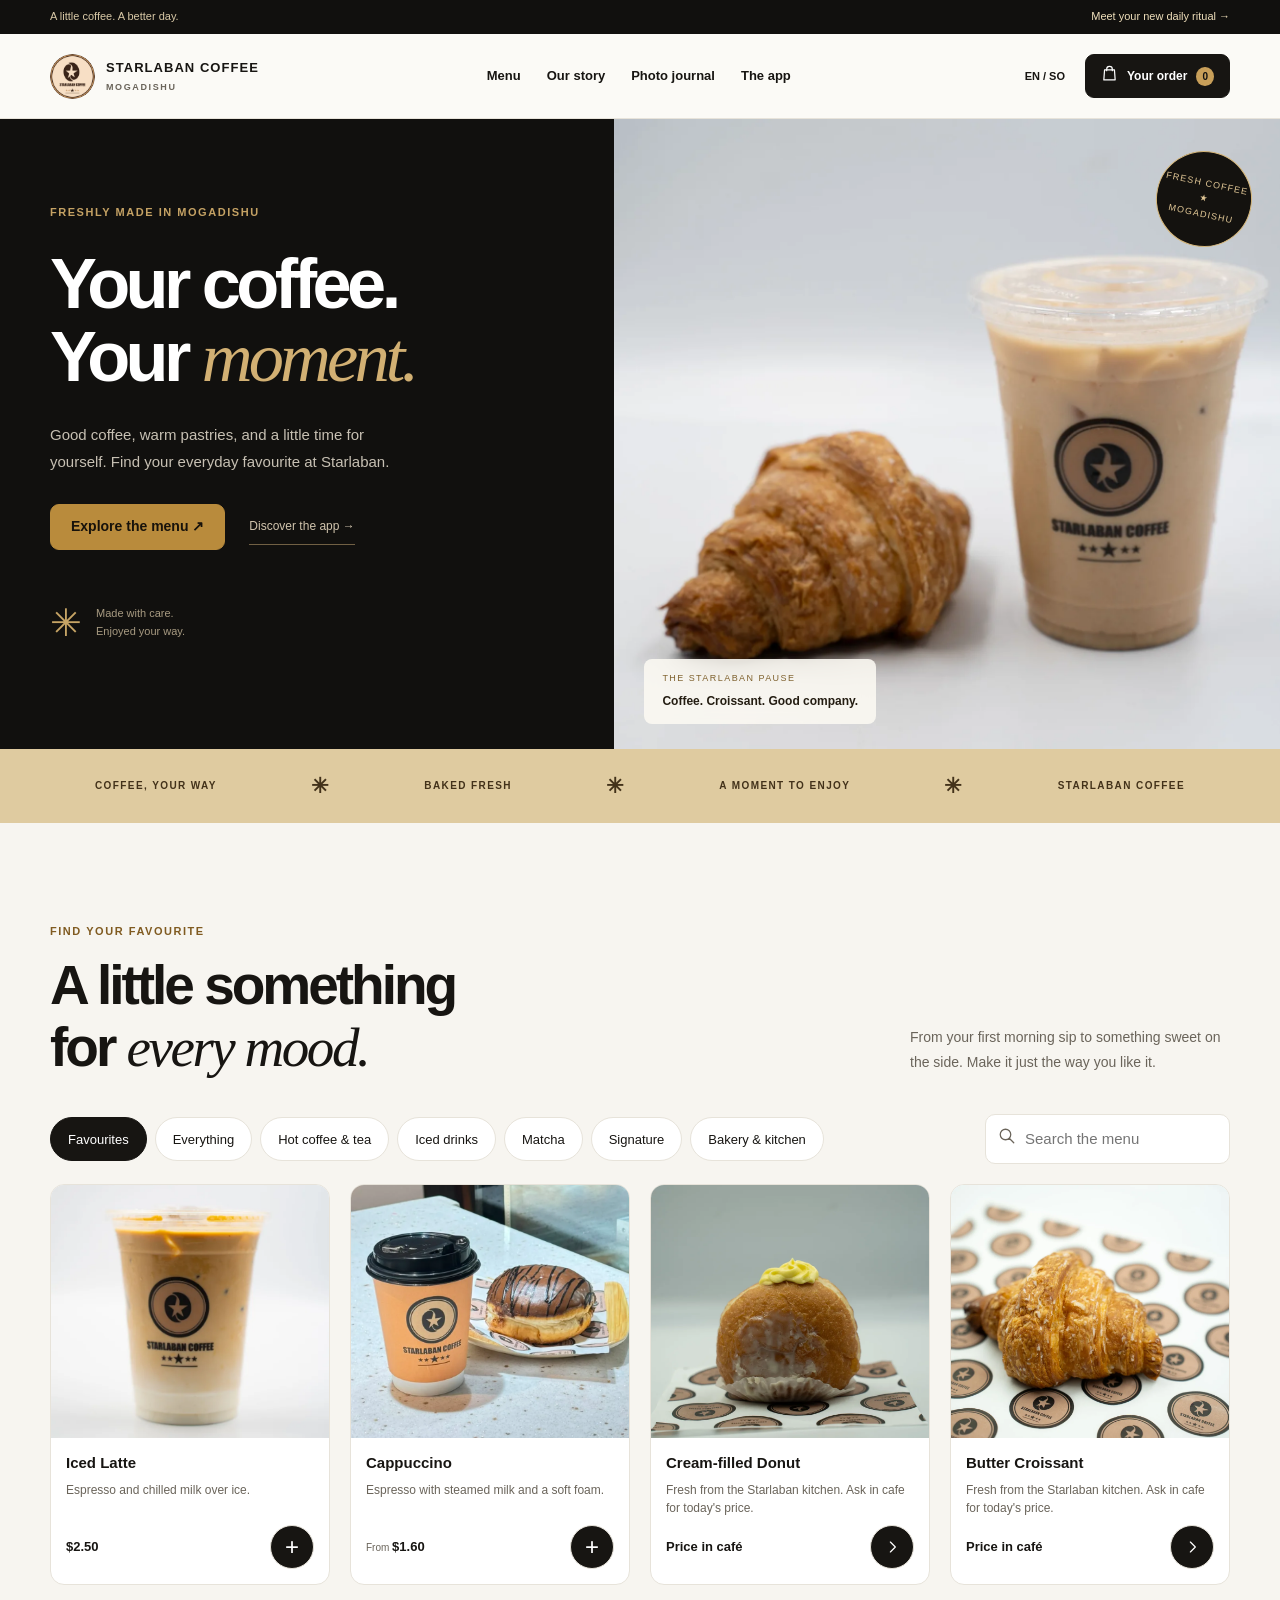
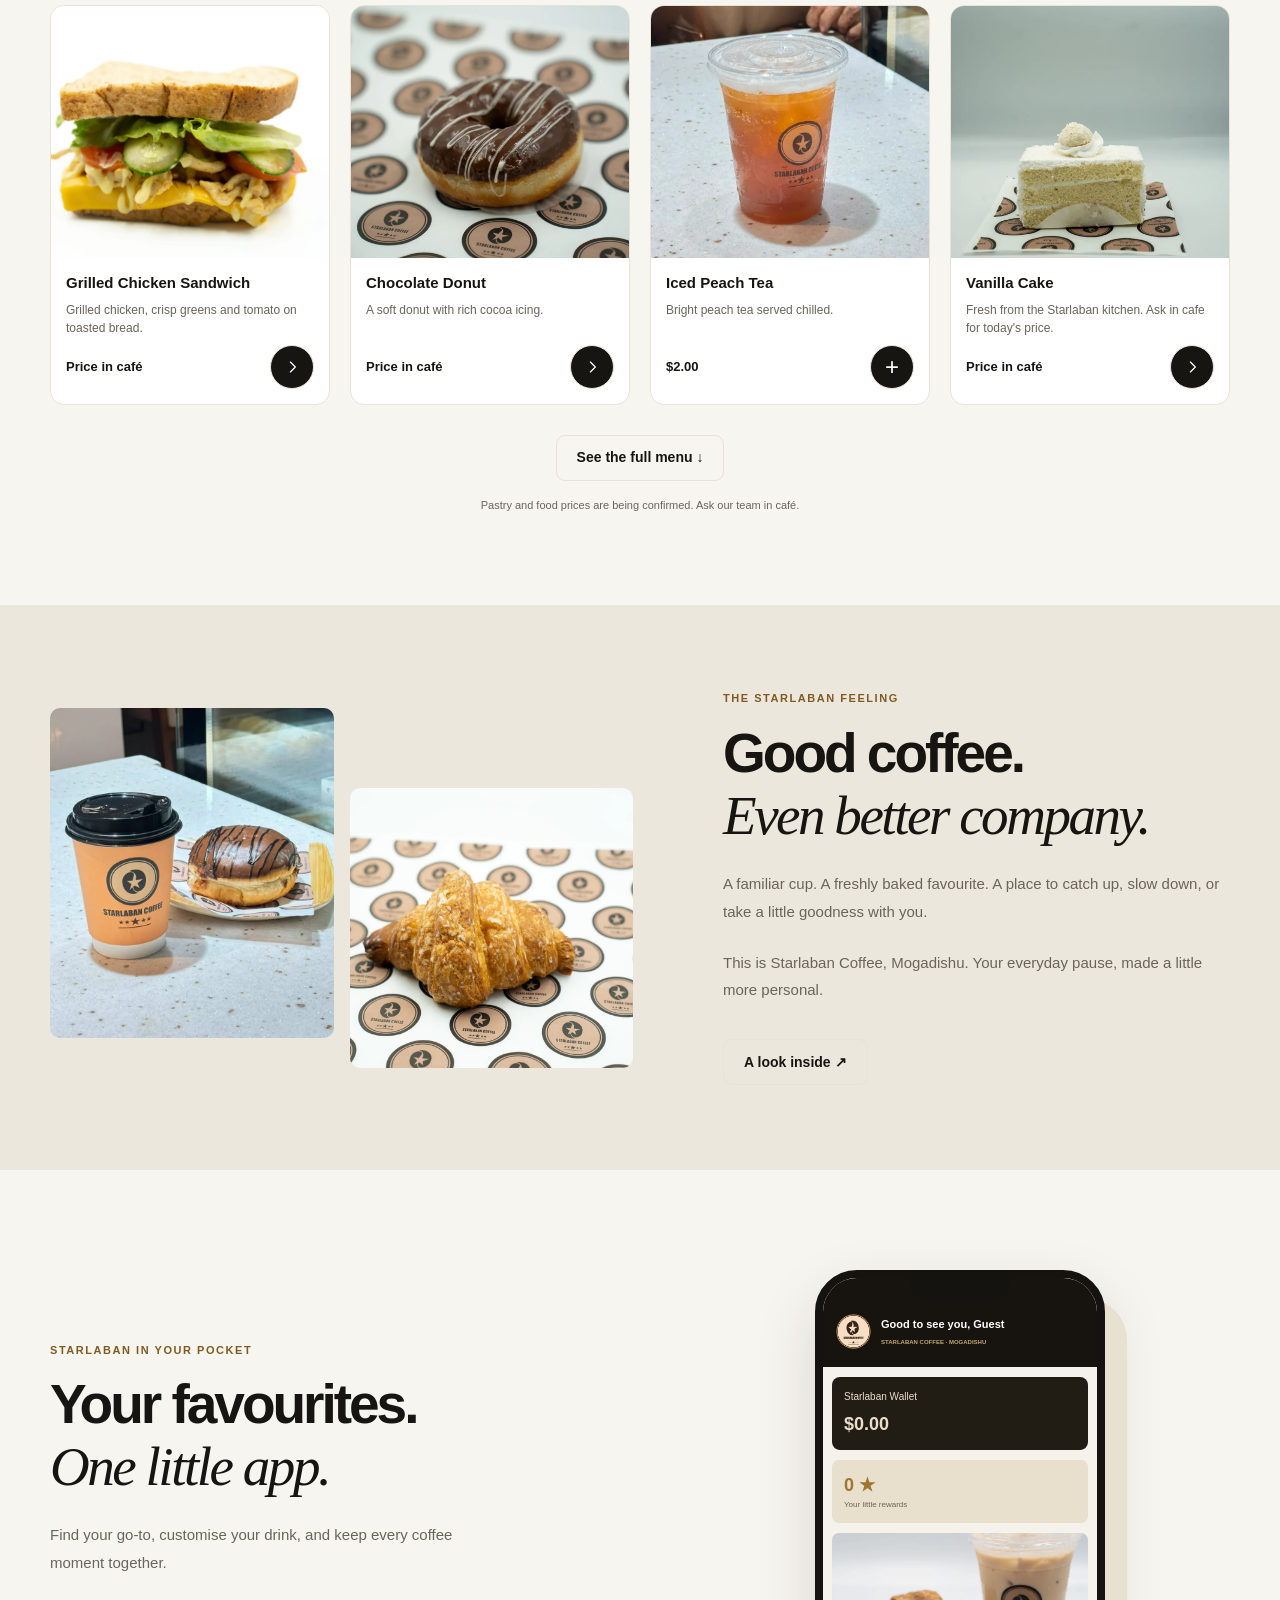
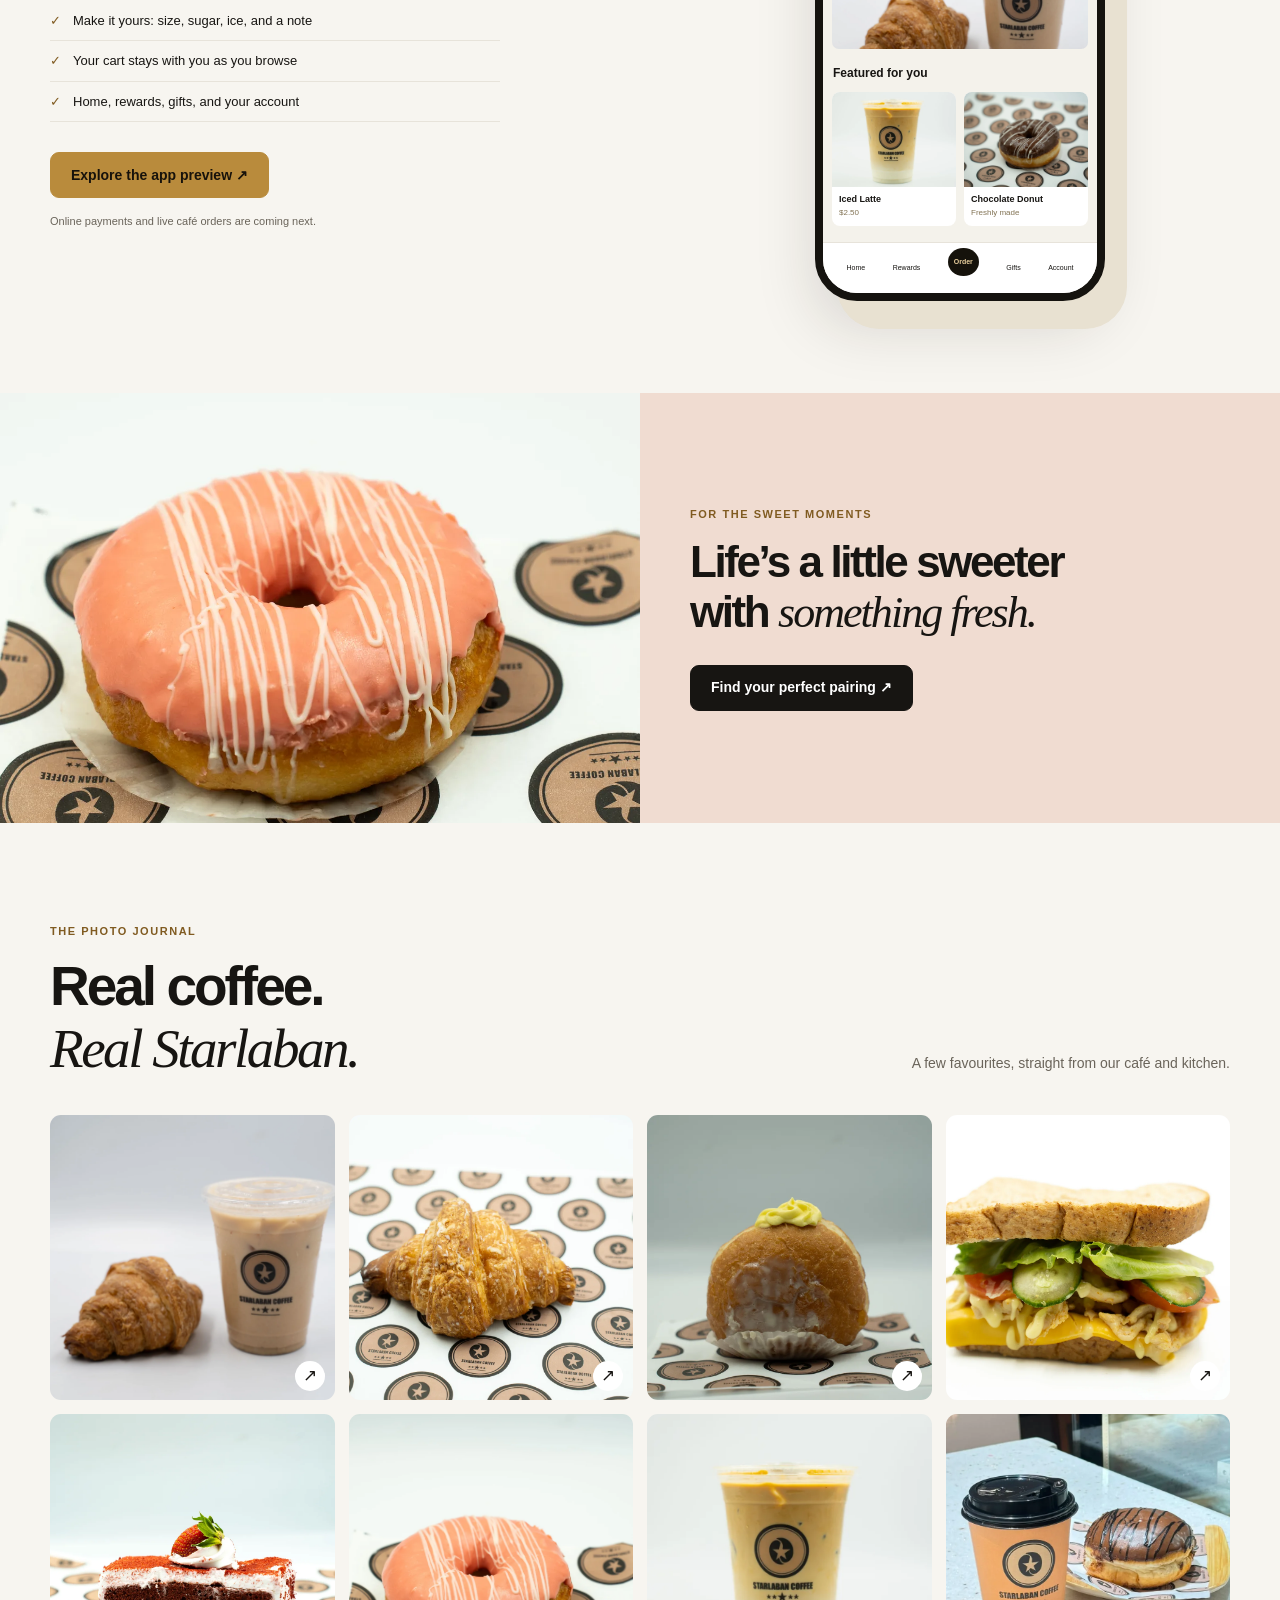
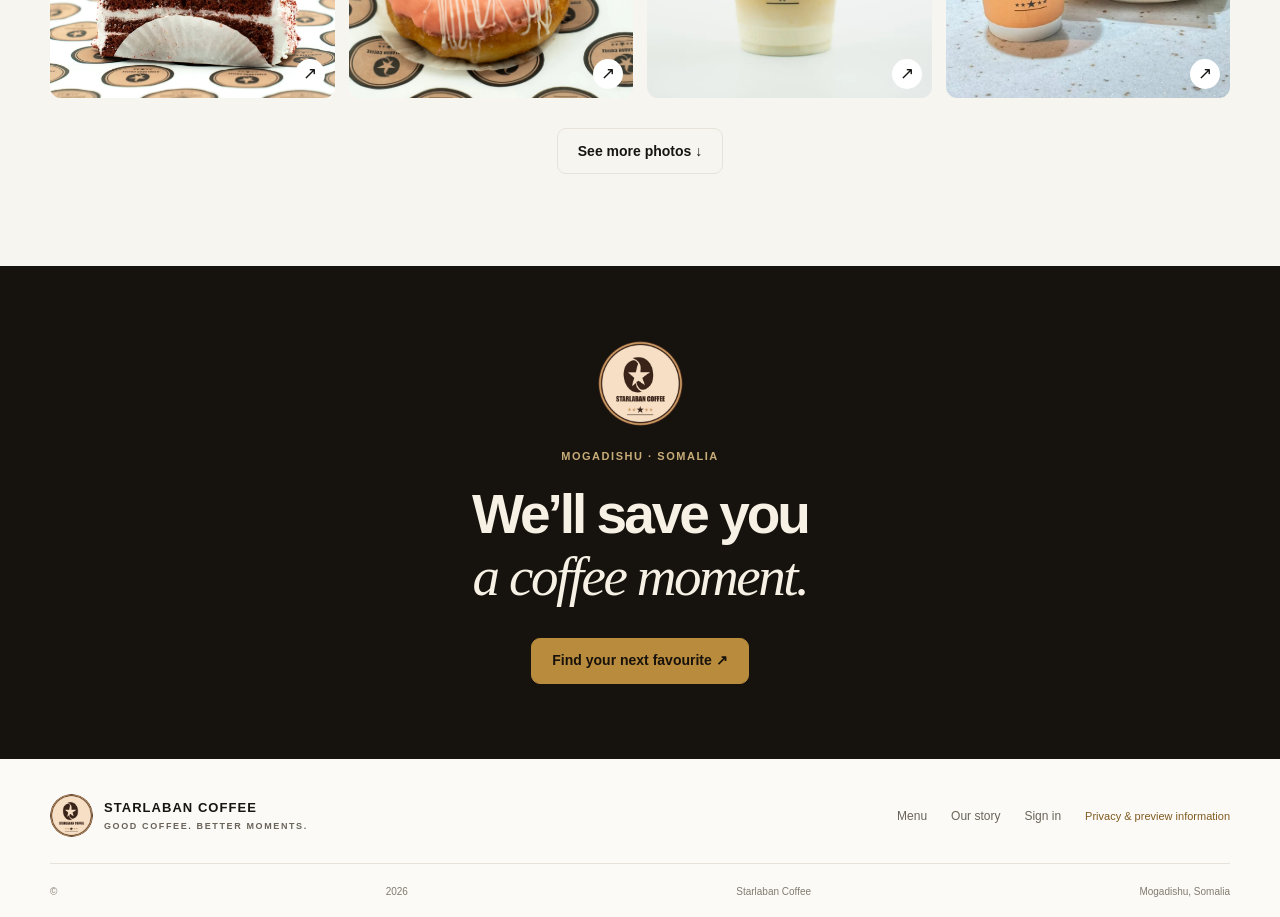
==== commit 2c56f5f7: "Redesign Starlaban website and app from iOS reference with real photography" ====
--- a/index.html
+++ b/index.html
@@ -1,103 +1 @@
-<!doctype html>
-<html lang="en">
-<head>
-<meta charset="utf-8">
-<meta name="viewport" content="width=device-width, initial-scale=1">
-<meta name="theme-color" content="#193a33">
-<meta name="description" content="Coffee, Somali shaah, matcha, fresh donuts and lunch at Starlaban Coffee in Mogadishu.">
-<title>Starlaban Coffee — A good pause, made fresh</title>
-<link rel="icon" href="assets/favicon.png">
-<style>
-:root{color-scheme:light;--paper:#f6f1e7;--card:#fffdf8;--ink:#1e2721;--muted:#5d675e;--forest:#193a33;--forest2:#284b40;--tomato:#b54b36;--saffron:#dfad50;--sage:#dce4d8;--line:#e4ddcf;--white:#fffdf8;--radius:24px;--serif:Georgia,'Times New Roman',serif;--sans:system-ui,-apple-system,'Segoe UI',sans-serif}
-*{box-sizing:border-box}html{scroll-behavior:smooth;scroll-padding-top:90px}body{margin:0;background:var(--paper);color:var(--ink);font:16px/1.55 var(--sans)}img,svg{display:block;max-width:100%}a{color:inherit}button,input{font:inherit}button,a{-webkit-tap-highlight-color:transparent}button{cursor:pointer}a:focus-visible,button:focus-visible,input:focus-visible{outline:3px solid var(--tomato);outline-offset:3px}.wrap{width:min(1180px,calc(100% - 44px));margin-inline:auto}.sr{position:absolute;width:1px;height:1px;overflow:hidden;clip:rect(0,0,0,0);white-space:nowrap}
-.notice{height:34px;background:#e8dfce;color:#48554b;text-align:center;display:grid;place-items:center;font-size:12px;letter-spacing:.03em}
-header{position:sticky;top:0;z-index:20;background:rgba(246,241,231,.95);backdrop-filter:blur(14px);border-bottom:1px solid rgba(44,59,49,.12)}.bar{height:78px;display:flex;align-items:center;justify-content:space-between;gap:24px}.brand{display:flex;align-items:center;text-decoration:none;gap:11px;color:var(--forest);font-weight:850;letter-spacing:.1em;font-size:14px}.brand img{width:46px;height:46px;border:2px solid #d6b17a;border-radius:50%;object-fit:cover}.brand span small{display:block;color:var(--muted);font-size:9px;letter-spacing:.21em;font-weight:650;margin-top:2px}.links{display:flex;align-items:center;gap:28px}.links>a{text-decoration:none;font-size:14px;font-weight:650;color:#38483e}.links>a:hover{color:var(--tomato)}.head-actions{display:flex;align-items:center;gap:10px}.lang{height:44px;border:1px solid #cbc4b5;background:var(--card);border-radius:999px;padding:2px;display:flex}.lang button{border:0;background:transparent;color:#596258;padding:0 13px;border-radius:999px;min-width:44px;font-size:12px;font-weight:700}.lang button.active{background:var(--forest);color:white}.menu-link{background:var(--tomato);color:white;text-decoration:none;padding:12px 18px;border-radius:999px;font-size:13px;font-weight:750}
-.hero{padding:38px 0 32px}.hero-panel{min-height:500px;background:var(--forest);border-radius:32px;overflow:hidden;display:grid;grid-template-columns:1fr 1.05fr;position:relative;color:#fffdf8}.hero-copy{padding:62px 0 58px clamp(28px,6vw,76px);align-self:center;position:relative;z-index:2}.eyebrow{font-size:12px;text-transform:uppercase;letter-spacing:.17em;font-weight:750;color:#e9c37c;display:flex;align-items:center;gap:10px}.eyebrow:before{content:"";display:block;width:22px;height:2px;background:var(--saffron)}h1,h2,h3,p{margin-top:0}.hero h1{font:700 clamp(52px,6.3vw,82px)/.98 var(--serif);letter-spacing:-.045em;max-width:590px;margin:24px 0 18px}.hero h1 em{font-weight:500;color:#efc772}.hero-copy>p{max-width:430px;color:#e1e8dd;font-size:17px;line-height:1.6;margin-bottom:28px}.hero-ctas{display:flex;gap:12px;flex-wrap:wrap}.btn{min-height:48px;padding:0 21px;border:1px solid transparent;border-radius:999px;display:inline-flex;align-items:center;justify-content:center;text-decoration:none;font-size:14px;font-weight:750;transition:transform .18s,background .18s,color .18s}.btn:hover{transform:translateY(-2px)}.btn.primary{background:var(--saffron);color:#282316}.btn.ghost{color:#fffdf8;border-color:rgba(255,255,255,.42)}.hero-meta{margin-top:30px;color:#c6d1c4;font-size:12px;letter-spacing:.06em}.hero-art{position:relative;display:grid;place-items:center;padding:20px 30px 20px 0;min-height:440px}.hero-art:before{content:"";position:absolute;right:4%;top:10%;width:min(38vw,400px);aspect-ratio:1;border-radius:50%;background:#dce4d8}.hero-art:after{content:"";position:absolute;right:15%;top:19%;width:min(24vw,270px);aspect-ratio:1;border-radius:50%;border:1px solid rgba(25,58,51,.22)}.hero-art svg{position:relative;z-index:1;width:min(100%,550px);filter:drop-shadow(0 22px 15px rgba(0,0,0,.17))}
-.promise{display:flex;justify-content:center;gap:clamp(18px,5vw,72px);padding:0 10px 38px;color:#405047;flex-wrap:wrap}.promise span{display:flex;align-items:center;gap:8px;font-size:13px;font-weight:650}.dot{width:7px;height:7px;border-radius:50%;background:var(--tomato)}
-section{scroll-margin-top:100px}.section-head{display:flex;justify-content:space-between;align-items:end;gap:20px;margin-bottom:24px}.section-head h2{font:700 clamp(36px,4vw,52px)/1.05 var(--serif);letter-spacing:-.03em;color:var(--forest);margin:8px 0 0}.section-head p{margin:0;color:var(--muted);max-width:400px;font-size:14px}.menu-section{padding:42px 0 82px}.kicker{font-size:11px;text-transform:uppercase;letter-spacing:.17em;font-weight:780;color:var(--tomato)}.filters{display:flex;gap:8px;flex-wrap:wrap;margin:22px 0}.filters button{min-height:44px;padding:0 17px;border:1px solid #d3ccbd;border-radius:999px;background:transparent;color:#536056;font-size:13px;font-weight:680}.filters button[aria-pressed=true]{background:var(--forest);border-color:var(--forest);color:#fff}.menu-tools{display:flex;gap:10px;margin:0 0 24px}.search{flex:1;display:flex;align-items:center;gap:10px;background:var(--card);border:1px solid var(--line);border-radius:14px;padding:0 15px;min-height:48px;max-width:390px}.search svg{width:18px;stroke:#667167;fill:none;stroke-width:1.8}.search input{border:0;outline:0;min-width:0;width:100%;background:transparent;color:var(--ink);font-size:14px}.sample-note{font-size:12px;color:#6a7168;align-self:center}.grid{display:grid;grid-template-columns:repeat(4,minmax(0,1fr));gap:17px}.dish{background:var(--card);border:1px solid var(--line);border-radius:20px;overflow:hidden;min-width:0;transition:transform .2s,box-shadow .2s}.dish:hover{transform:translateY(-4px);box-shadow:0 14px 28px rgba(41,49,40,.1)}.dish-art{height:190px;background:var(--tone,#e5eadf);display:grid;place-items:center;overflow:hidden}.dish-art svg{width:100%;height:100%;transition:transform .35s}.dish:hover .dish-art svg{transform:scale(1.045)}.dish-body{padding:16px}.dish-top{display:flex;align-items:start;justify-content:space-between;gap:8px}.dish h3{font:700 19px/1.2 var(--serif);color:var(--forest);margin:0 0 6px}.price{font-size:13px;font-weight:800;color:var(--forest);white-space:nowrap}.dish-body p{min-height:42px;color:#647066;font-size:13px;line-height:1.5;margin:0 0 14px}.dish-foot{display:flex;align-items:center;justify-content:space-between;gap:10px}.tag{font-size:10px;text-transform:uppercase;letter-spacing:.08em;color:#667068;font-weight:700}.add{min-width:44px;min-height:44px;border:0;border-radius:50%;background:var(--forest);color:white;font-size:23px;line-height:1;display:grid;place-items:center}.add:hover{background:var(--tomato)}.no-results{grid-column:1/-1;padding:32px;text-align:center;color:var(--muted);background:var(--card);border-radius:18px}
-.story{padding:72px 0;background:#e9e5d8}.story-grid{display:grid;grid-template-columns:1fr .9fr;align-items:center;gap:50px}.story-art{background:#c7d2be;min-height:330px;border-radius:28px;display:grid;place-items:center;overflow:hidden}.story-art svg{width:100%;height:100%;max-height:360px}.story h2{font:700 clamp(36px,4vw,54px)/1.07 var(--serif);letter-spacing:-.03em;color:var(--forest);margin:10px 0 15px}.story p{max-width:470px;color:#566257;line-height:1.7}.story .btn{margin-top:8px;background:var(--forest);color:white}
-.app-promo{padding:78px 0}.promo-head{text-align:center;max-width:680px;margin:0 auto 30px}.promo-head h2{font:700 clamp(36px,4vw,52px)/1.05 var(--serif);color:var(--forest);margin:9px 0 12px}.promo-head p{color:var(--muted);margin:0}.features{display:grid;grid-template-columns:repeat(3,1fr);gap:16px}.feature{background:var(--card);border:1px solid var(--line);border-radius:20px;padding:25px;min-height:176px}.feature .num{font:700 30px var(--serif);color:var(--tomato)}.feature h3{color:var(--forest);font-size:16px;margin:10px 0 6px}.feature p{color:var(--muted);font-size:13px;margin:0;line-height:1.6}.promo-action{text-align:center;margin-top:26px}
-.visit{background:var(--forest);color:#fffdf8;padding:38px 0}.visit-row{display:flex;align-items:center;justify-content:space-between;gap:22px}.visit h2{font:700 32px var(--serif);margin:0 0 4px}.visit p{font-size:13px;color:#d4ddd2;margin:0}.visit .btn{background:var(--saffron);color:#282316;white-space:nowrap}footer{padding:20px 0;color:#6b7268;font-size:12px}.footer-row{display:flex;justify-content:space-between;gap:18px;flex-wrap:wrap}
-@media(max-width:950px){.grid{grid-template-columns:repeat(2,minmax(0,1fr))}.hero-panel{grid-template-columns:1fr 0.8fr;min-height:460px}.hero-copy{padding-left:38px}.hero-art{padding-right:10px}.hero h1{font-size:clamp(48px,7vw,68px)}}
-@media(max-width:640px){.wrap{width:min(100% - 28px,520px)}.notice{height:30px;font-size:10px}.bar{height:66px;gap:8px}.brand{font-size:11px;gap:7px;letter-spacing:.08em}.brand img{width:38px;height:38px}.brand span small{font-size:8px}.links{display:none}.head-actions{gap:6px}.lang{height:40px}.lang button{padding:0 9px;min-width:42px}.menu-link{display:none}.hero{padding:14px 0 20px}.hero-panel{grid-template-columns:1fr;min-height:0;border-radius:24px}.hero-copy{padding:36px 25px 10px}.hero h1{font-size:clamp(47px,13vw,65px);margin:19px 0 14px}.hero-copy>p{font-size:15px;margin-bottom:21px}.hero-meta{margin-top:20px}.hero-art{min-height:260px;padding:0 6px 8px}.hero-art:before{width:230px;right:14%;top:6%}.hero-art:after{width:155px;right:23%;top:17%}.hero-art svg{width:min(100%,370px);max-height:290px}.promise{gap:10px 19px;padding-bottom:26px}.promise span{font-size:11px}.menu-section{padding:30px 0 54px}.section-head{display:block;margin-bottom:18px}.section-head h2{font-size:42px}.section-head p{margin-top:8px}.filters{flex-wrap:nowrap;overflow-x:auto;padding:0 14px 7px;margin:18px -14px 14px;scrollbar-width:none}.filters::-webkit-scrollbar{display:none}.filters button{flex:none}.menu-tools{margin-bottom:16px}.search{max-width:none}.sample-note{display:none}.grid{gap:10px}.dish{border-radius:16px}.dish-art{height:clamp(122px,43vw,190px)}.dish-body{padding:12px}.dish h3{font-size:16px}.dish-body p{font-size:12px;min-height:50px;margin-bottom:10px}.price{font-size:12px}.tag{font-size:9px}.story{padding:48px 0}.story-grid{grid-template-columns:1fr;gap:24px}.story-art{min-height:240px;order:2}.story h2{font-size:42px}.app-promo{padding:53px 0}.promo-head h2{font-size:42px}.features{grid-template-columns:1fr;gap:10px}.feature{min-height:0;padding:19px}.feature .num{font-size:25px}.visit{padding:28px 0}.visit-row{align-items:flex-start;flex-direction:column}.visit h2{font-size:28px}.footer-row{display:block}.footer-row span{display:block;margin:3px 0}}
-@media(prefers-reduced-motion:reduce){html{scroll-behavior:auto}*,*::before,*::after{animation-duration:.01ms!important;animation-iteration-count:1!important;transition-duration:.01ms!important;scroll-behavior:auto!important}}
-<style>
-/* Editorial, photo-led Starlaban refresh */
-.notice{background:#193a33;color:#f6f1e7}.bar{height:82px}.hero{padding:32px 0 26px}.hero-panel{min-height:570px;border-radius:30px;background:#17372f;grid-template-columns:1fr 1fr;isolation:isolate}.hero-panel:after{content:"";position:absolute;inset:0 0 0 52%;background:radial-gradient(ellipse at 50% 47%,#315b4a 0,#21483b 42%,transparent 72%);z-index:-1}.hero-copy{padding-block:70px}.hero h1{font-size:clamp(58px,7vw,92px);max-width:550px}.hero-copy>p{max-width:390px}.hero-art{min-height:540px;padding:12px 25px 12px 0;overflow:hidden}.hero-art:before{width:min(39vw,430px);right:6%;top:12%;background:#e8dec8;box-shadow:0 0 0 14px #e8dec822,0 0 0 42px #e8dec80d}.hero-art:after{display:none}.hero-orbit{position:absolute;right:1%;top:4%;width:min(48vw,520px);aspect-ratio:1;border:1px solid #efc77244;border-radius:50%;z-index:0}.hero-cup-3d{position:relative;z-index:2;width:min(100%,430px);height:470px;filter:drop-shadow(0 28px 28px #1118)}.hero-cup-3d canvas{width:100%;height:100%;display:block}.hero-stamp{position:absolute;bottom:28px;right:10%;z-index:3;display:flex;align-items:center;gap:10px;padding:12px 16px;border:1px solid #fff6;border-radius:999px;background:#193a33cc;color:#fff7e7;font-size:11px;letter-spacing:.07em;backdrop-filter:blur(8px)}.hero-stamp b{color:#efc772}.promise{padding-bottom:48px}.menu-section{padding-top:48px}.section-head{margin-bottom:30px}.dish{border-radius:22px;box-shadow:0 3px 14px #302c2110}.dish-art{height:220px;position:relative;background:radial-gradient(ellipse at 50% 88%,#ffffffa8,transparent 52%),var(--tone,#e5eadf)}.food3d{width:100%;height:100%;min-height:112px;display:block;position:relative}.food3d canvas{width:100%;height:100%;display:block}.story{background:#e9e5d8;padding:88px 0}.story-grid{gap:72px}.story-art{position:relative;min-height:420px;background:#c7d2be;box-shadow:0 20px 48px #25362b20}.story-art img,.flow-photo img{width:100%;height:100%;min-height:inherit;object-fit:cover}.story-art img{position:absolute;inset:0}.photo-caption{position:absolute;left:18px;bottom:18px;padding:10px 14px;border-radius:999px;background:#fffaf0e8;color:#243c32;font-size:11px;font-weight:700}.story h2,.flow-copy h2{font-size:clamp(42px,4.6vw,58px)}.how{padding:92px 0;background:#f2ede2}.how-wrap{display:grid;grid-template-columns:.95fr 1fr;gap:clamp(36px,7vw,88px);align-items:center}.flow-photo{position:relative;min-height:500px;border-radius:28px;overflow:hidden;background:#ddd1ba;box-shadow:0 24px 54px #28372a22}.photo-chip{position:absolute;left:20px;bottom:20px;background:#f6f1e7ed;color:#203d32;border-radius:999px;padding:12px 16px;font-size:12px;font-weight:750}.flow-copy h2{font:700 clamp(42px,4.6vw,58px)/1.04 var(--serif);letter-spacing:-.04em;color:var(--forest);margin:13px 0}.flow-copy>p{max-width:420px;color:var(--muted)}.flow-steps{list-style:none;margin:26px 0;padding:0;display:grid;gap:18px}.flow-steps li{display:flex;align-items:flex-start;gap:14px}.flow-steps li>span{flex:none;width:38px;height:38px;display:grid;place-items:center;border-radius:50%;background:#e7d6b8;color:var(--forest);font:700 12px var(--sans)}.flow-steps b,.flow-steps small{display:block}.flow-steps b{color:var(--forest);font:700 19px var(--serif);margin:1px 0 3px}.flow-steps small{max-width:330px;color:#697066;font-size:12px;line-height:1.55}.flow-button{background:var(--forest);color:white}.app-promo{padding:84px 0}.feature{border-radius:22px}.visit{padding:48px 0}
-@media(max-width:950px){.hero-panel{grid-template-columns:1fr .85fr}.hero-copy{padding-left:38px}.hero-art{min-height:470px}.hero-cup-3d{height:410px}.how-wrap{gap:36px}.flow-photo{min-height:430px}}
-@media(max-width:640px){.bar{height:66px}.hero{padding:14px 0 18px}.hero-panel{grid-template-columns:1fr;min-height:0}.hero-panel:after{inset:43% 0 0;background:radial-gradient(ellipse at 50% 44%,#315b4a 0,#21483b 49%,transparent 75%)}.hero-copy{padding:34px 25px 8px}.hero h1{font-size:clamp(51px,14vw,68px)}.hero-art{min-height:310px;padding:0 8px 10px}.hero-art:before{width:235px;right:15%;top:8%}.hero-orbit{width:300px;right:8%;top:1%}.hero-cup-3d{height:300px;width:min(100%,360px)}.hero-stamp{right:6%;bottom:14px;font-size:9px;padding:9px 12px}.promise{padding-bottom:25px}.dish-art{height:clamp(140px,45vw,210px)}.story{padding:54px 0}.story-grid{gap:26px}.story-art{min-height:270px;order:2}.how{padding:55px 0}.how-wrap{grid-template-columns:1fr;gap:28px}.flow-photo{min-height:320px;order:2}.flow-copy h2{font-size:43px}.flow-steps{gap:15px}.app-promo{padding:55px 0}}
- .price-set{display:flex;flex-direction:column;align-items:flex-end;gap:3px;font-size:11px;line-height:1.2;font-weight:800;color:var(--forest);white-space:nowrap}.menu-note{display:block;margin:-6px 0 11px;color:#8a542f;font-size:10px;line-height:1.35}</style>
-<style>
-.food-emoji{font-family:"Apple Color Emoji","Segoe UI Emoji","Noto Color Emoji",sans-serif;font-size:78px;line-height:1;display:block;filter:drop-shadow(0 12px 12px #3b322226);transform:translateY(-2px)}
-@media(max-width:640px){.dish-art .food-emoji{font-size:68px}}
-</style><style>
-.motion-enabled .reveal{opacity:0;transform:translate3d(0,12px,0);transition:opacity .42s ease,transform .52s cubic-bezier(.2,.7,.2,1);transition-delay:var(--reveal-delay,0ms);will-change:opacity,transform}
-.motion-enabled .reveal.is-visible{opacity:1;transform:translate3d(0,0,0)}
-.motion-enabled .reveal .food-emoji{opacity:0;transform:translate3d(0,9px,0) scale(.9);transition:opacity .38s ease,transform .52s cubic-bezier(.2,.7,.2,1);transition-delay:90ms}
-.motion-enabled .reveal.is-visible .food-emoji{opacity:1;transform:translate3d(0,-2px,0) scale(1)}
-@media(prefers-reduced-motion:reduce){.motion-enabled .reveal,.motion-enabled .reveal .food-emoji{opacity:1!important;transform:none!important;transition:none!important;will-change:auto!important}}
-</style><style>.food-illustration{width:100%;height:100%;display:grid;place-items:center}.food-illustration svg{width:min(100%,210px);height:auto;max-height:100%;overflow:visible}.dish-art .food-illustration svg{width:min(100%,180px);height:auto;max-height:150px}.dish-art{display:grid;place-items:center}.hero-illustration{position:relative;z-index:2;width:min(100%,430px);height:470px;display:grid;place-items:center;filter:none}.hero-illustration .food-illustration{width:100%;height:100%}.hero-illustration .food-illustration svg{width:min(88%,390px);height:auto;max-height:90%;filter:drop-shadow(0 15px 13px #1e281d22)}@media(max-width:760px){.hero-illustration{height:min(78vw,360px);width:100%}.hero-illustration .food-illustration svg{width:min(85%,320px)}}@media(prefers-reduced-motion:reduce){.dish-art svg{transition:none!important}}</style></head>
-<body>
-<div class="notice" data-t="notice">A sample menu · Prices shown in USD</div>
-<header><div class="wrap bar"><a class="brand" href="#top" aria-label="Starlaban Coffee home"><img src="assets/logo.png" alt=""><span>STARLABAN COFFEE<small>MOGADISHU</small></span></a><nav class="links" aria-label="Main navigation"><a href="#menu" data-t="navMenu">Menu</a><a href="#story" data-t="navStory">Our place</a><a href="#app" data-t="navApp">The app</a></nav><div class="head-actions"><div class="lang" role="group" aria-label="Language / Luuqad"><button type="button" class="active" data-lang="en" aria-pressed="true">EN</button><button type="button" data-lang="so" aria-pressed="false">SO</button></div><a class="menu-link" href="#menu" data-t="navOrder">Order ahead</a></div></div></header>
-<main id="top">
-<section class="hero"><div class="wrap hero-panel"><div class="hero-copy"><div class="eyebrow" data-t="eyebrow">Coffee, lunch & a little joy</div><h1 data-t="heroTitle">A good pause,<br><em>made fresh.</em></h1><p data-t="heroText">Meet for a cup, stay for a bite. Coffee, Somali shaah, matcha and a few good things from the kitchen.</p><div class="hero-ctas"><a class="btn primary" href="#menu" data-t="heroCTA">Explore the menu</a><a class="btn ghost" href="app/" data-t="heroApp">Open the app</a></div><div class="hero-meta" data-t="heroMeta">Freshly made in Mogadishu · Sample ordering experience</div></div><div class="hero-art"><div class="hero-orbit" aria-hidden="true"></div><div id="hero-illustration" class="hero-illustration" role="img" aria-label="Illustrated Starlaban iced latte"></div><span class="hero-stamp"><b>01</b> <span data-t="heroStamp">Crafted in Mogadishu</span></span></div></div></section>
-<div class="wrap promise" aria-label="What is on the menu"><span><i class="dot"></i><b data-t="pCoffee">Coffee & Somali shaah</b></span><span><i class="dot"></i><b data-t="pFresh">Fresh donuts</b></span><span><i class="dot"></i><b data-t="pKitchen">A little from the kitchen</b></span></div>
-<section class="menu-section" id="menu"><div class="wrap"><div class="section-head"><div><div class="kicker" data-t="menuKicker">Made to enjoy</div><h2 data-t="menuTitle">The short list</h2></div><p data-t="menuIntro">A few favorites, made fresh. More choice doesn't always make a better day.</p></div><div class="filters" id="filters" role="group" aria-label="Menu categories"></div><div class="menu-tools"><label class="search"><svg viewBox="0 0 24 24" aria-hidden="true"><circle cx="11" cy="11" r="7"/><path d="m16 16 5 5"/></svg><span class="sr" data-t="searchLabel">Search the menu</span><input id="search" type="search" placeholder="Search coffee, lunch…" autocomplete="off"></label><span class="sample-note" data-t="samplePrices">Sample menu · Prices in US dollars</span></div><div class="grid" id="grid" aria-live="polite"></div></div></section>
-<section class="story" id="story"><div class="wrap story-grid"><div class="story-art"><img src="assets/photos/iced-latte.jpg" alt="Starlaban iced latte, freshly made and ready to enjoy" loading="lazy"><span class="photo-caption" data-t="photoCaption">A little moment, made fresh</span></div><div><div class="kicker" data-t="storyKicker">A seat at our table</div><h2 data-t="storyTitle">Good food tastes better together.</h2><p data-t="storyText">Drop in for a slow coffee, grab a quick lunch, or bring someone along for something sweet. Starlaban is your easy pause in the middle of the day.</p><a class="btn" href="app/" data-t="storyCTA">Order for pickup</a></div></div></section>
-<section class="how" id="how"><div class="wrap how-wrap"><div class="flow-photo"><img src="assets/photos/hot-cup.jpg" alt="Starlaban Coffee takeaway cup" loading="lazy"><div class="photo-chip" data-t="photoChip">Your next good pause</div></div><div class="flow-copy"><div class="kicker" data-t="flowKicker">The easy little ritual</div><h2 data-t="flowTitle">A few taps.<br>Then it’s yours.</h2><p data-t="flowText">A simple sample of how Starlaban can make your everyday order feel effortless.</p><ol class="flow-steps"><li><span>01</span><div><b data-t="flow1Title">Find your favorite</b><small data-t="flow1Text">Start with coffee, shaah and kitchen picks.</small></div></li><li><span>02</span><div><b data-t="flow2Title">Make it yours</b><small data-t="flow2Text">Add a little something and choose when to collect.</small></div></li><li><span>03</span><div><b data-t="flow3Title">Enjoy the pause</b><small data-t="flow3Text">Follow a sample order from cart to pickup.</small></div></li></ol><a class="btn flow-button" href="app/" data-t="flowCTA">Try the sample app</a></div></div></section><section class="app-promo" id="app"><div class="wrap"><div class="promo-head"><div class="kicker" data-t="appKicker">Your coffee run, made easy</div><h2 data-t="appTitle">Order ahead. Enjoy more.</h2><p data-t="appText">Choose what you love, collect it when it suits you, and keep your favorites close.</p></div><div class="features"><article class="feature"><span class="num">A</span><h3 data-t="f1Title">Choose your moment</h3><p data-t="f1Text">Browse a focused menu and build your pickup order in a few taps.</p></article><article class="feature"><span class="num">B</span><h3 data-t="f2Title">Pay your way</h3><p data-t="f2Text">Explore a sample wallet with local payment options. No payment is processed in this demo.</p></article><article class="feature"><span class="num">C</span><h3 data-t="f3Title">Keep a little reward</h3><p data-t="f3Text">See how stars, saved favorites and order history could work.</p></article></div><div class="promo-action"><a class="btn primary" href="app/" data-t="tryApp">Explore the sample app</a></div></div></section>
-<section class="visit" id="visit"><div class="wrap visit-row"><div><h2 data-t="visitTitle">Find us in Mogadishu</h2><p data-t="visitText">We're preparing our opening details and contact links. See you soon.</p></div><a class="btn" href="#menu" data-t="visitCTA">Browse the menu</a></div></section>
-</main><footer><div class="wrap footer-row"><span>© <span id="year"></span> Starlaban Coffee · Mogadishu, Somalia</span><span data-t="footerSample">Sample concept · Menu and prices shown for demonstration</span></div></footer>
-
-<script>
-const P=[
-{id:"espresso",cat:"hot",name:"Espresso",so:"Espresso",desc:"A short, rich shot of espresso.",soDesc:"Qaxwo espresso ah oo xooggan.",price:1.25,sized:true,emoji:"☕",tone:"#e5d7bd",tag:"Hot drink",preview:false},
-{id:"cappuccino",cat:"hot",name:"Cappuccino",so:"Cappuccino",desc:"Espresso with steamed milk and a soft foam.",soDesc:"Espresso leh caano la uumiyey iyo xumbo jilicsan.",price:1.6,mediumPrice:2.4,sized:true,emoji:"☕",tone:"#d8e2dc",tag:"Hot drink",preview:false},
-{id:"latte",cat:"hot",name:"Latte",so:"Latte",desc:"Espresso blended with steamed milk.",soDesc:"Espresso lagu qasay caano la uumiyey.",price:1.6,mediumPrice:2.4,sized:true,emoji:"☕",tone:"#e5d7bd",tag:"Hot drink",preview:false},
-{id:"americano",cat:"hot",name:"Americano",so:"Americano",desc:"Espresso softened with hot water.",soDesc:"Espresso lagu khafiifiyey biyo kulul.",price:1,mediumPrice:1.5,sized:true,emoji:"☕",tone:"#d8e2dc",tag:"Hot drink",preview:false},
-{id:"macchiato",cat:"hot",name:"Macchiato",so:"Macchiato",desc:"Espresso with a small touch of milk.",soDesc:"Espresso leh caano yar.",price:1,sized:true,emoji:"☕",tone:"#e5d7bd",tag:"Hot drink",preview:false},
-{id:"mocha",cat:"hot",name:"Mocha",so:"Mocha",desc:"Espresso, chocolate and steamed milk.",soDesc:"Espresso, shukulaato iyo caano la uumiyey.",price:2.25,mediumPrice:2.75,sized:true,emoji:"☕",tone:"#ead8cf",tag:"Hot drink",preview:false},
-{id:"spanish-latte",cat:"hot",name:"Spanish Latte",so:"Latte Isbaanish",desc:"Espresso with sweet, creamy milk.",soDesc:"Espresso leh caano macaan oo kareem leh.",price:2.25,mediumPrice:2.65,sized:true,emoji:"☕",tone:"#f2dfbd",tag:"Hot drink",preview:false},
-{id:"somali-tea",cat:"hot",name:"Somali Tea",so:"Shaah Soomaali",desc:"A comforting cup of Somali tea.",soDesc:"Koob shaah Soomaali ah oo diirran.",price:1,mediumPrice:1.5,sized:true,emoji:"🍵",tone:"#eed9b4",tag:"Hot drink",preview:false},
-{id:"black-tea",cat:"hot",name:"Black Tea",so:"Shaah Madow",desc:"A simple, warming black tea.",soDesc:"Shaah madow oo diirran.",price:0.75,sized:true,emoji:"🍵",tone:"#e5d7bd",tag:"Hot drink",preview:false},
-{id:"green-tea",cat:"hot",name:"Green Tea",so:"Shaah Cagaaran",desc:"A light, delicate cup of green tea.",soDesc:"Koob shaah cagaaran oo khafiif ah.",price:1,mediumPrice:1.5,sized:true,emoji:"🍵",tone:"#d9e1cb",tag:"Hot drink",preview:false},
-{id:"karak-tea",cat:"hot",name:"Karak Tea",so:"Shaah Karak",desc:"Rich karak tea with warming spices.",soDesc:"Shaah karak hodan ah oo xawaash leh.",price:1.25,mediumPrice:2,sized:true,emoji:"🍵",tone:"#eed9b4",tag:"Hot drink",preview:false},
-{id:"espresso-milk",cat:"hot",name:"Espresso with Milk",so:"Espresso Caano leh",desc:"A rich espresso finished with milk.",soDesc:"Espresso xooggan oo caano lagu daray.",price:1.6,sized:true,emoji:"☕",tone:"#d8e2dc",tag:"Hot drink",preview:false},
-{id:"iced-latte",cat:"iced",name:"Iced Latte",so:"Latte Qabow",desc:"Espresso and chilled milk over ice.",soDesc:"Espresso iyo caano qabow oo baraf lagu shubay.",price:2.5,emoji:"🧋",tone:"#d8e2dc",tag:"Iced drink",preview:false},
-{id:"iced-spanish-latte",cat:"iced",name:"Iced Spanish Latte",so:"Latte Isbaanish Qabow",desc:"Sweet, creamy Spanish latte served cold.",soDesc:"Latte Isbaanish macaan oo qabow.",price:2.75,emoji:"🧋",tone:"#e5d7bd",tag:"Iced drink",preview:false},
-{id:"iced-mocha",cat:"iced",name:"Iced Mocha",so:"Mocha Qabow",desc:"Chocolate, espresso and milk over ice.",soDesc:"Shukulaato, espresso iyo caano baraf lagu daray.",price:2.5,emoji:"🧋",tone:"#ead8cf",tag:"Iced drink",preview:false},
-{id:"iced-green-tea",cat:"iced",name:"Iced Green Tea",so:"Shaah Cagaaran Qabow",desc:"A refreshing green tea served over ice.",soDesc:"Shaah cagaaran oo qabow oo baraf leh.",price:1.7,emoji:"🧋",tone:"#d9e1cb",tag:"Iced drink",preview:false},
-{id:"iced-karak-tea",cat:"iced",name:"Iced Karak Tea",so:"Shaah Karak Qabow",desc:"Spiced karak tea, chilled and poured over ice.",soDesc:"Shaah karak xawaash leh oo qabow iyo baraf leh.",price:2.25,emoji:"🧋",tone:"#eed9b4",tag:"Iced drink",preview:false},
-{id:"iced-peach-tea",cat:"iced",name:"Iced Peach Tea",so:"Shaah Peach Qabow",desc:"Bright peach tea served chilled.",soDesc:"Shaah peach ah oo qabow.",price:2,emoji:"🧋",tone:"#f2dfbd",tag:"Iced drink",preview:false},
-{id:"salted-caramel-matcha",cat:"matcha",name:"Salted Caramel Matcha",so:"Matcha Karamel Cusbaysan",desc:"Matcha with salted caramel, served iced.",soDesc:"Matcha leh karamel cusbaysan oo qabow.",price:3.75,emoji:"🍵",tone:"#d9e1cb",tag:"Matcha collection",preview:false},
-{id:"pink-matcha",cat:"matcha",name:"Pink Matcha",so:"Matcha Casaan",desc:"A pink, creamy matcha favorite.",soDesc:"Matcha casaan ah oo kareem leh.",price:3.5,emoji:"🍵",tone:"#ead8cf",tag:"Matcha collection",preview:false},
-{id:"strawberry-matcha",cat:"matcha",name:"Strawberry Matcha",so:"Matcha Strawberry",desc:"Strawberry and matcha layered together.",soDesc:"Strawberry iyo matcha oo lakabyo ah.",price:3.5,emoji:"🍵",tone:"#f2dfbd",tag:"Matcha collection",preview:false},
-{id:"vanilla-matcha",cat:"matcha",name:"Vanilla Matcha",so:"Matcha Vanilla",desc:"Matcha with a gentle vanilla finish.",soDesc:"Matcha leh dhadhan vanilla oo khafiif ah.",price:3.65,emoji:"🍵",tone:"#d9e1cb",tag:"Matcha collection",preview:false},
-{id:"ube-matcha",cat:"matcha",name:"Ube Matcha Latte",so:"Latte Matcha Ube",desc:"Ube and matcha layered in a creamy latte.",soDesc:"Ube iyo matcha oo latte kareem leh ku jira.",price:3.65,emoji:"🍵",tone:"#e4d9e9",tag:"Matcha collection",preview:false},
-{id:"classic-yoghurt-frappe",cat:"signature",name:"Classic Yoghurt Frappé",so:"Frappe Yogurt Caadi ah",desc:"A chilled, creamy yoghurt frappé.",soDesc:"Frappe yogurt oo qabow oo kareem leh.",price:2.25,emoji:"🧋",tone:"#e5d7bd",tag:"Signature drink",preview:false},
-{id:"strawberry-yoghurt-frappe",cat:"signature",name:"Strawberry Yoghurt Frappé",so:"Frappe Yogurt Strawberry",desc:"A strawberry yoghurt frappé.",soDesc:"Frappe yogurt strawberry leh.",price:2.4,emoji:"🧋",tone:"#ead8cf",tag:"Signature drink",preview:false},
-{id:"caramel-yoghurt-frappe",cat:"signature",name:"Caramel Yoghurt Frappé",so:"Frappe Yogurt Karamel",desc:"A caramel yoghurt frappé.",soDesc:"Frappe yogurt karamel leh.",price:2.3,emoji:"🧋",tone:"#f2dfbd",tag:"Signature drink",preview:false},
-{id:"sunrise-orange",cat:"signature",name:"Sunrise Orange",so:"Sunrise Orange",desc:"A bright orange signature drink.",soDesc:"Cabitaan orange ah oo dhalaalaya.",price:2,emoji:"🍊",tone:"#f2dfbd",tag:"Signature drink",preview:false},
-{id:"tropical-pineapple",cat:"signature",name:"Tropical Pineapple",so:"Tropical Pineapple",desc:"A tropical pineapple signature drink.",soDesc:"Cabitaan cananaas oo dhadhan kulaylaha leh.",price:2.25,emoji:"🍍",tone:"#d9e1cb",tag:"Signature drink",preview:false},
-{id:"cheesecake-strawberry",cat:"signature",name:"Cheesecake Strawberry",so:"Cheesecake Strawberry",desc:"A strawberry cheesecake-inspired drink.",soDesc:"Cabitaan dhadhankiisu yahay cheesecake strawberry.",price:3,emoji:"🍰",tone:"#ead8cf",tag:"Signature drink",preview:false},
-{id:"glazed",cat:"food",name:"Classic Glazed Donut",so:"Doonyo sonkor leh",desc:"Soft, golden and finished with a light glaze.",soDesc:"Jilicsan oo dahab ah, sonkor khafiif ahna leh.",price:1.75,emoji:"🍩",tone:"#f2dfbd",tag:"Preview food · price unconfirmed",preview:true},
-{id:"choco",cat:"food",name:"Chocolate Donut",so:"Doonyo shukulaato",desc:"A soft donut with rich cocoa icing.",soDesc:"Doonyo jilicsan oo shukulaato leh.",price:2,emoji:"🍩",tone:"#ead8cf",tag:"Preview food · price unconfirmed",preview:true},
-{id:"sandwich",cat:"food",name:"Grilled Chicken Sandwich",so:"Rooti digaag duban",desc:"Grilled chicken, crisp greens and tomato on toasted bread.",soDesc:"Digaag duban, caleen cusub iyo yaanyo, rooti la dubay.",price:5.5,emoji:"🥪",tone:"#e7dfc7",tag:"Preview food · price unconfirmed",preview:true},
-{id:"salad",cat:"food",name:"Garden Salad",so:"Salad khudaar",desc:"Crisp greens, cucumber, tomato and lemon dressing.",soDesc:"Caleen cusub, qajaar, yaanyo iyo liin.",price:4.5,emoji:"🥗",tone:"#dce5d3",tag:"Preview food · price unconfirmed",preview:true}
-];
-const CATS={en:[['all','Everything'],['hot','Hot drinks'],['iced','Iced drinks'],['matcha','Matcha'],['signature','Signature drinks'],['food','Food · preview']],so:[['all','Dhammaan'],['hot','Cabitaanno kulul'],['iced','Cabitaanno qabow'],['matcha','Matcha'],['signature','Cabitaanno gaar ah'],['food','Cunto · tusaale']]}
-const T={en:{notice:'A sample menu · Prices shown in USD',navMenu:'Menu',navStory:'Our place',navApp:'The app',navOrder:'Order ahead',eyebrow:'Coffee, lunch & a little joy',heroTitle:'A good pause,<br><em>made fresh.</em>',heroText:'Meet for a cup, stay for a bite. Coffee, Somali shaah, matcha and a few good things from the kitchen.',heroCTA:'Explore the menu',heroApp:'Open the app',heroMeta:'Freshly made in Mogadishu · Sample ordering experience',pCoffee:'Coffee & Somali shaah',pFresh:'Fresh donuts',pKitchen:'A little from the kitchen',menuKicker:'Made to enjoy',menuTitle:'The short list',menuIntro:"A few favorites, made fresh. More choice doesn't always make a better day.",searchLabel:'Search the menu',search:'Search coffee, lunch…',samplePrices:'Sample menu · Prices in US dollars',storyKicker:'A seat at our table',storyTitle:'Good food tastes better together.',storyText:'Drop in for a slow coffee, grab a quick lunch, or bring someone along for something sweet. Starlaban is your easy pause in the middle of the day.',storyCTA:'Order for pickup',appKicker:'Your coffee run, made easy',appTitle:'Order ahead. Enjoy more.',appText:'Choose what you love, collect it when it suits you, and keep your favorites close.',f1Title:'Choose your moment',f1Text:'Browse a focused menu and build your pickup order in a few taps.',f2Title:'Pay your way',f2Text:'Explore a sample wallet with local payment options. No payment is processed in this demo.',f3Title:'Keep a little reward',f3Text:'See how stars, saved favorites and order history could work.',tryApp:'Explore the sample app',visitTitle:'Find us in Mogadishu',visitText:"We're preparing our opening details and contact links. See you soon.",visitCTA:'Browse the menu',footerSample:'Sample concept · Menu and prices shown for demonstration',heroStamp:'Crafted in Mogadishu',photoCaption:'A little moment, made fresh',photoChip:'Your next good pause',flowKicker:'The easy little ritual',flowTitle:'A few taps.<br>Then it’s yours.',flowText:'A simple sample of how Starlaban can make your everyday order feel effortless.',flow1Title:'Find your favorite',flow1Text:'Start with coffee, shaah and kitchen picks.',flow2Title:'Make it yours',flow2Text:'Add a little something and choose when to collect.',flow3Title:'Enjoy the pause',flow3Text:'Follow a sample order from cart to pickup.',flowCTA:'Try the sample app',empty:'No dishes found. Try another search.'},
-so:{notice:'Liis tusaale ah · Qiimayaashu waa USD',navMenu:'Liiska',navStory:'Goobtayada',navApp:'Appka',navOrder:'Hore u dalbo',eyebrow:'Qahwo, qado iyo farxad yar',heroTitle:'Nasasho fiican,<br><em>cusubna loo sameeyay.</em>',heroText:'Qahwo, shaah Soomaali, matcha iyo cuntooyin yar oo jikada laga diyaariyo.',heroCTA:'Eeg liiska',heroApp:'Fur appka',heroMeta:'Muqdisho ayaa lagu diyaariyaa · Dalab tijaabo ah',pCoffee:'Qahwo & shaah Soomaali',pFresh:'Doonyo cusub',pKitchen:'Cunto yar oo jikada ah',menuKicker:'Si aad ugu raaxaysato',menuTitle:'Liiska kooban',menuIntro:'Waxyaabo la jecel yahay oo cusub. Doorashooyin badan mar walba ma wanaajiyaan maalinta.',searchLabel:'Ka raadi liiska',search:'Ka raadi qahwo ama qado…',samplePrices:'Liis tusaale ah · Qiimuhu waa doollar',storyKicker:'Kursi miiskayaga ah',storyTitle:'Cunto fiican waa ka sii macaan tahay marka la wadaago.',storyText:'U imow qahwo tartiib ah, qado degdeg ah, ama wax macaan oo aad qof la wadaagto. Starlaban waa nasashadaada fudud ee maalinta.',storyCTA:'Hore u dalbo',appKicker:'Dalabka qahwadaada oo fudud',appTitle:'Hore u dalbo. Ku raaxayso.',appText:'Dooro waxaad jeceshahay, soo qaado waqtiga kugu habboon, kaydsana kuwa aad jeceshahay.',f1Title:'Dooro waqtigaaga',f1Text:'Eeg liis kooban oo dalabkaaga ku diyaari dhowr taabasho.',f2Title:'U bixi sidaad jeceshahay',f2Text:'Tijaabi boorsada tusaalaha ah iyo hababka lacag-bixinta gudaha. Lacag dhab ah lama qaado.',f3Title:'Hel abaalmarin',f3Text:'Eeg sida xidigaha, waxyaabaha la kaydiyay iyo taariikhda dalabku u shaqayn karaan.',tryApp:'Tijaabi appka tusaalaha ah',visitTitle:'Naga hel Muqdisho',visitText:'Waxaan diyaarinaynaa faahfaahinta furitaanka iyo xiriirka. Dhawaan ayaan is arki doonnaa.',visitCTA:'Eeg liiska',footerSample:'Tusaale · Liiska iyo qiimayaasha waa tijaabo',heroStamp:'Waxaa lagu diyaariyaa Muqdisho',photoCaption:'Daqiiqad yar oo cusub',photoChip:'Nasashadaada xigta',flowKicker:'Dalab fudud oo degdeg ah',flowTitle:'Dhowr taabasho.<br>Adigaa leh.',flowText:'Tusaale fudud oo muujinaya sida Starlaban uga dhigi karto dalabkaaga maalinlaha ah mid sahlan.',flow1Title:'Hel waxa aad jeceshahay',flow1Text:'Ka bilow qahwo, shaah iyo cuntooyinka jikada.',flow2Title:'Adigu dooro',flow2Text:'Ku dar wax yar oo dooro waqtiga aad soo qaadanayso.',flow3Title:'Ku raaxayso nasashada',flow3Text:'Raac tusaalaha dalabka laga bilaabo dambiisha ilaa qaadashada.',flowCTA:'Tijaabi appka tusaalaha ah',empty:'Cunto lama helin. Isku day eray kale.'}};
-let lang='en',cat='all',query='';document.getElementById('year').textContent=new Date().getFullYear();
-function art(id){const p=P.find(x=>x.id===id),colors={espresso:'#4a2d20',cappuccino:'#b88d65',latte:'#c29a72',americano:'#76503a',macchiato:'#a7734d',mocha:'#714431','spanish-latte':'#c49362','somali-tea':'#9c6234','black-tea':'#81502e','green-tea':'#879b64','karak-tea':'#b87a3e','espresso-milk':'#b1845d','iced-latte':'#c7a77f','iced-spanish-latte':'#d0a16c','iced-mocha':'#765043','iced-green-tea':'#90aa83','iced-karak-tea':'#b9824a','iced-peach-tea':'#e9b17d','salted-caramel-matcha':'#8aa36a','pink-matcha':'#db8da2','strawberry-matcha':'#b9a66e','vanilla-matcha':'#879d67','ube-matcha':'#a78bc0','classic-yoghurt-frappe':'#d8c2a1','strawberry-yoghurt-frappe':'#d88796','caramel-yoghurt-frappe':'#c39166','sunrise-orange':'#ef9d45','tropical-pineapple':'#c7b65c','cheesecake-strawberry':'#d9929a',glazed:'#e7c98f',choco:'#986850',sandwich:'#cda36c',salad:'#8cae7a'},c=colors[id]||'#b98c61';let d='';if(id==='glazed'||id==='choco'){const glaze=id==='choco'?'#80513e':'#f4d590';d='<ellipse cx="100" cy="136" rx="52" ry="8" fill="#263a3118"/><ellipse cx="100" cy="91" rx="54" ry="40" fill="#d6aa70"/><ellipse cx="100" cy="83" rx="54" ry="39" fill="'+glaze+'" stroke="#6d4936" stroke-width="3"/><ellipse cx="100" cy="83" rx="18" ry="15" fill="#f6f1e7" stroke="#6d4936" stroke-width="3"/><path d="M58 70q20-25 43-18m29 2q13 5 20 20" fill="none" stroke="#fff9e9" stroke-width="5" stroke-linecap="round"/>'+(id==='choco'?'<path d="m72 52 5 8m24-17 4 8m28 4 5 8m-64 47 5 6m46-6 5 7" stroke="#e7c28e" stroke-width="4" stroke-linecap="round"/>':'<circle cx="73" cy="64" r="3" fill="#b56d4a"/><circle cx="128" cy="57" r="3" fill="#b56d4a"/><circle cx="145" cy="94" r="3" fill="#b56d4a"/>')}else if(id==='sandwich'){d='<ellipse cx="101" cy="137" rx="62" ry="8" fill="#263a3118"/><path d="m43 91 97-44 28 18-101 48Z" fill="#f2d9a9" stroke="#72543a" stroke-width="3" stroke-linejoin="round"/><path d="m51 105 101-45 17 12-99 46Z" fill="#8eae70" stroke="#52734f" stroke-width="3" stroke-linejoin="round"/><path d="m57 114 99-43 15 14-100 45Z" fill="#ba714b" stroke="#72543a" stroke-width="3" stroke-linejoin="round"/><path d="m62 125 99-42 8 13-98 44Z" fill="#f3dcae" stroke="#72543a" stroke-width="3" stroke-linejoin="round"/>'}else if(id==='salad'){d='<path d="M40 82q8 53 60 53t60-53Z" fill="#f7eee0" stroke="#42624d" stroke-width="3"/><ellipse cx="100" cy="81" rx="62" ry="29" fill="#b7cf98" stroke="#42624d" stroke-width="3"/><path d="M54 78q7-26 27-8t1 22q-18 9-28-14m41-11q2-22 20-12t4 26q-14 8-24-14m22 17q17-21 29-6t-11 20q-15-1-18-14" fill="#6f9b63"/><circle cx="75" cy="85" r="8" fill="#e37759"/><circle cx="117" cy="73" r="8" fill="#e37759"/><circle cx="140" cy="88" r="7" fill="#f1d777"/>'}else if(p&&p.cat==='hot'){d='<ellipse cx="100" cy="137" rx="58" ry="8" fill="#263a3118"/><ellipse cx="97" cy="122" rx="57" ry="12" fill="#f8eedc" stroke="#5c4636" stroke-width="3"/><path d="M132 70h20c23 0 22 35 0 37h-18" fill="none" stroke="#193a33" stroke-width="7" stroke-linecap="round"/><rect x="50" y="52" width="91" height="72" rx="15" fill="#fffaf0" stroke="#193a33" stroke-width="3"/><ellipse cx="95" cy="54" rx="45" ry="12" fill="#fff7e7" stroke="#193a33" stroke-width="3"/><ellipse cx="95" cy="56" rx="37" ry="7" fill="'+c+'"/><path d="M73 34c-6-8 7-10 0-18m23 18c-7-8 7-10 0-18" fill="none" stroke="#967756" stroke-width="2.5" stroke-linecap="round"/>'}else{const accent=id==='sunrise-orange'?'#ef9d45':id==='tropical-pineapple'?'#d7c252':id==='cheesecake-strawberry'?'#d9929a':'';d='<ellipse cx="100" cy="138" rx="48" ry="8" fill="#263a3118"/><path d="M58 43h84l-9 82q-33 15-66 0Z" fill="'+c+'" fill-opacity=".84" stroke="#355449" stroke-width="3" stroke-linejoin="round"/><path d="M55 43q45-17 90 0l-5 12H60Z" fill="#fff8e9" stroke="#355449" stroke-width="3" stroke-linejoin="round"/><path d="M126 42 137 12" stroke="#355449" stroke-width="5" stroke-linecap="round"/><path d="M69 73h62m-59 15h54" stroke="#fff7e8" stroke-width="3" stroke-linecap="round" opacity=".72"/><rect x="75" y="79" width="16" height="15" rx="4" fill="#fff9e9" fill-opacity=".72"/><rect x="108" y="62" width="15" height="15" rx="4" fill="#fff9e9" fill-opacity=".72"/>'+(accent?'<circle cx="146" cy="104" r="14" fill="'+accent+'" stroke="#fffaf0" stroke-width="3"/>':'')}return '<span class="food-illustration" role="img" aria-label="'+(p?p.name:'Starlaban menu item')+'"><svg viewBox="0 0 200 160" aria-hidden="true">'+d+'</svg></span>'}
-function renderFilters(){const el=document.getElementById('filters');el.innerHTML='';CATS[lang].forEach(([id,label])=>{const b=document.createElement('button');b.type='button';b.textContent=label;b.setAttribute('aria-pressed',cat===id);b.onclick=()=>{cat=id;renderFilters();renderMenu()};el.append(b)})}
-function priceLabel(p){if(p.mediumPrice)return '<span class="price-set"><span>S $'+p.price.toFixed(2)+'</span><span>M $'+p.mediumPrice.toFixed(2)+'</span></span>';return '<span class="price">$'+p.price.toFixed(2)+(p.sized?' · S':'')+'</span>'}
-function renderMenu(){const grid=document.getElementById('grid'),term=query.toLowerCase();const items=P.filter(p=>(cat==='all'||p.cat===cat)&&(!term||(p.name+' '+p.so+' '+p.desc+' '+p.soDesc).toLowerCase().includes(term)));grid.innerHTML='';if(!items.length){grid.innerHTML='<p class="no-results">'+T[lang].empty+'</p>';return}items.forEach(p=>{const card=document.createElement('article');card.className='dish';card.style.setProperty('--tone',p.tone);card.innerHTML='<div class="dish-art">'+art(p.id)+'</div><div class="dish-body"><div class="dish-top"><h3>'+ (lang==='so'?p.so:p.name)+'</h3>'+priceLabel(p)+'</div><p>'+(lang==='so'?p.soDesc:p.desc)+'</p>'+(p.preview?'<small class="menu-note">'+(lang==='so'?'Cunto tusaale ah · qiime lama xaqiijin':'Preview listing · price unconfirmed')+'</small>':'')+'<div class="dish-foot"><span class="tag">'+p.tag+'</span><a class="add" aria-label="'+(lang==='so'?'Ku dar ':'Add ')+(lang==='so'?p.so:p.name)+'" href="app/?item='+p.id+'">+</a></div></div>';grid.append(card)})}
-function setLang(l){lang=l;document.documentElement.lang=l;document.querySelectorAll('[data-lang]').forEach(b=>{const on=b.dataset.lang===l;b.classList.toggle('active',on);b.setAttribute('aria-pressed',on)});document.querySelectorAll('[data-t]').forEach(e=>{const v=T[l][e.dataset.t];if(v)e.innerHTML=v});document.getElementById('search').placeholder=T[l].search;renderFilters();renderMenu()}
-document.querySelectorAll('[data-lang]').forEach(b=>b.addEventListener('click',()=>setLang(b.dataset.lang)));document.getElementById('search').addEventListener('input',e=>{query=e.target.value.trim();renderMenu()});renderFilters();renderMenu();
-document.getElementById('hero-illustration').innerHTML=art('iced-latte');
-</script>
-<script>
-(()=>{const reduce=window.matchMedia('(prefers-reduced-motion: reduce)').matches;if(reduce||!('IntersectionObserver'in window))return;const selector=".hero-copy > *, .hero-art, .section-head h2, .dish, .story-art img, .flow-photo, .flow-copy > *";document.documentElement.classList.add('motion-enabled');const io=new IntersectionObserver(entries=>entries.forEach(entry=>{if(entry.isIntersecting){entry.target.classList.add('is-visible');io.unobserve(entry.target)}}),{threshold:.12,rootMargin:'0px 0px -20px 0px'});function scan(root){if(!root||!root.querySelectorAll)return;root.querySelectorAll(selector).forEach(el=>{if(el.classList.contains('reveal'))return;const group=el.closest('.grid,.featured,.hero-copy,.hello');if(group){const items=[...group.querySelectorAll('.dish,.feature,.reveal')].filter(x=>x!==el);el.style.setProperty('--reveal-delay',Math.min(items.length%4,3)*55+'ms')}el.classList.add('reveal');io.observe(el)})}scan(document);const target=document.querySelector("main");if(target)new MutationObserver(records=>records.forEach(record=>record.addedNodes.forEach(node=>{if(node.nodeType===1){if(node.matches&&node.matches(selector)){scan(node.parentElement)}else scan(node)}}))).observe(target,{childList:true,subtree:true})})();
-</script></body></html>
-
+<!doctype html><html lang="en"><head><meta charset="utf-8"><meta name="viewport" content="width=device-width,initial-scale=1"><meta name="theme-color" content="#11100e"><meta name="description" content="Starlaban Coffee, Mogadishu. Fresh coffee, iced favourites and warm pastries. Explore the menu and make your coffee moment yours."><title>Starlaban Coffee — Your coffee. Your moment.</title><link rel="icon" href="assets/favicon.png"><link rel="apple-touch-icon" href="assets/apple-touch-icon.png"><link rel="stylesheet" href="assets/shared.css"><link rel="stylesheet" href="assets/site.css"><link rel="preload" as="image" href="assets/photography/coffee-croissant.webp"></head><body><a href="#main" class="skip-link">Skip to content</a><div class="site-notice"><span data-en="A little coffee. A better day." data-so="Qaxwo yar. Maalin wanaagsan.">A little coffee. A better day.</span><a href="app/#login" data-en="Meet your new daily ritual →" data-so="Eeg appka Starlaban →">Meet your new daily ritual →</a></div><header class="site-header"><div class="wrap header-bar"><a href="#main" class="site-brand"><img src="assets/logo.png" width="45" height="45" alt="Starlaban logo"><span>STARLABAN COFFEE<small>MOGADISHU</small></span></a><nav class="site-links" aria-label="Main navigation"><a href="#menu" data-en="Menu" data-so="Liiska">Menu</a><a href="#story" data-en="Our story" data-so="Sheekadeenna">Our story</a><a href="#journal" data-en="Photo journal" data-so="Sawirrada">Photo journal</a><a href="#app" data-en="The app" data-so="Appka">The app</a></nav><div class="site-actions"><button type="button" id="site-lang" class="language-button" aria-label="Switch language">EN / SO</button><button type="button" id="site-cart" class="button cart-button"><span data-cart-icon></span><span data-en="Your order" data-so="Dalabkaaga">Your order</span><b data-cart-badge>0</b></button></div></div></header><main id="main"><section class="hero"><div class="hero-text"><div class="eyebrow" data-en="Freshly made in Mogadishu" data-so="Muqdisho · cusub ayaa la diyaariyaa">Freshly made in Mogadishu</div><h1 data-en="Your coffee.<br>Your <em>moment.</em>" data-so="Qaxwadaada.<br><em>Waqtigaaga.</em>">Your coffee.<br>Your <em>moment.</em></h1><p data-en="Good coffee, warm pastries, and a little time for yourself. Find your everyday favourite at Starlaban." data-so="Qaxwo fiican, macmacaan cusub iyo waqti naftaada ah. Ka hel waxa aad jeceshahay Starlaban.">Good coffee, warm pastries, and a little time for yourself. Find your everyday favourite at Starlaban.</p><div class="hero-buttons"><a href="#menu" class="button gold" data-en="Explore the menu ↗" data-so="Eeg liiska ↗">Explore the menu ↗</a><a href="app/#login" class="hero-app-link" data-en="Discover the app →" data-so="Eeg appka →">Discover the app →</a></div><div class="hero-foot"><span class="hero-star">✳</span><span data-en="Made with care.<br>Enjoyed your way." data-so="Daryeel lagu sameeyey.<br>Sidaad jeceshahay.">Made with care.<br>Enjoyed your way.</span></div></div><div class="hero-visual"><img src="assets/photography/coffee-croissant.webp" alt="Starlaban iced coffee and a freshly baked croissant" width="1400" height="1312" fetchpriority="high"><div class="hero-photo-label"><span>THE STARLABAN PAUSE</span><b>Coffee. Croissant. Good company.</b></div><span class="round-seal">FRESH COFFEE<br>★<br>MOGADISHU</span></div></section><div class="brand-strip"><span>COFFEE, YOUR WAY</span><i>✳</i><span>BAKED FRESH</span><i>✳</i><span>A MOMENT TO ENJOY</span><i>✳</i><span>STARLABAN COFFEE</span></div><section id="menu" class="section wrap"><div class="section-heading reveal-on-scroll"><div><div class="eyebrow" data-en="Find your favourite" data-so="Hel waxa aad jeceshahay">Find your favourite</div><h2 data-en="A little something<br>for <em>every mood.</em>" data-so="Wax aad ku raaxaysato<br><em>mar kasta.</em>">A little something<br>for <em>every mood.</em></h2></div><p data-en="From your first morning sip to something sweet on the side. Make it just the way you like it." data-so="Laga bilaabo qaxwada subaxda ilaa macmacaan. U habee sidaad jeceshahay.">From your first morning sip to something sweet on the side. Make it just the way you like it.</p></div><div class="menu-toolbar"><div class="chip-row" id="site-categories" role="group" aria-label="Menu categories"></div><label class="search-box"><span data-search-icon></span><span class="sr-only">Search menu</span><input type="search" id="site-search" placeholder="Search the menu" autocomplete="off"></label></div><div id="site-menu" class="menu-grid"></div><div class="menu-more"><button type="button" id="show-menu" class="button outline" data-en="See the full menu ↓" data-so="Eeg liiska oo dhan ↓">See the full menu ↓</button><p data-en="Pastry and food prices are being confirmed. Ask our team in café." data-so="Qiimaha cuntada iyo macmacaanka ka xaqiiji maqaaxida.">Pastry and food prices are being confirmed. Ask our team in café.</p></div></section><section id="story" class="story-section"><div class="wrap story-grid"><div class="story-images reveal-on-scroll"><img src="assets/photography/cafe-5.webp" alt="Starlaban coffee and a chocolate donut at the café counter" width="810" height="1080" loading="lazy"><img src="assets/photography/croissant-overhead.webp" alt="Fresh croissant on Starlaban branded paper" width="1400" height="933" loading="lazy"></div><div class="story-copy reveal-on-scroll"><div class="eyebrow" data-en="The Starlaban feeling" data-so="Dareenka Starlaban">The Starlaban feeling</div><h2 data-en="Good coffee.<br><em>Even better company.</em>" data-so="Qaxwo fiican.<br><em>Wehel ka sii fiican.</em>">Good coffee.<br><em>Even better company.</em></h2><p data-en="A familiar cup. A freshly baked favourite. A place to catch up, slow down, or take a little goodness with you." data-so="Koob aad taqaan. Macmacaan cusub. Meel aad ku kulantaan, ku nasataan ama aad wax fiican ka qaadataan.">A familiar cup. A freshly baked favourite. A place to catch up, slow down, or take a little goodness with you.</p><p data-en="This is Starlaban Coffee, Mogadishu. Your everyday pause, made a little more personal." data-so="Tani waa Starlaban Coffee, Muqdisho. Nasashadaada maalin kasta.">This is Starlaban Coffee, Mogadishu. Your everyday pause, made a little more personal.</p><a href="#journal" class="button outline" data-en="A look inside ↗" data-so="Eeg sawirrada ↗">A look inside ↗</a></div></div></section><section id="app" class="app-section section wrap"><div class="app-copy reveal-on-scroll"><div class="eyebrow" data-en="Starlaban in your pocket" data-so="Starlaban meel kasta">Starlaban in your pocket</div><h2 data-en="Your favourites.<br><em>One little app.</em>" data-so="Waxaad jeceshahay.<br><em>Hal app.</em>">Your favourites.<br><em>One little app.</em></h2><p data-en="Find your go-to, customise your drink, and keep every coffee moment together." data-so="Dooro qaxwadaada, u habee sidaad jeceshahay oo dalabyadaada la soco.">Find your go-to, customise your drink, and keep every coffee moment together.</p><ul><li data-en="Make it yours: size, sugar, ice, and a note" data-so="Cabbirka, sonkorta, barafka iyo fariin">Make it yours: size, sugar, ice, and a note</li><li data-en="Your cart stays with you as you browse" data-so="Dalabkaaga waa laguu kaydiyaa">Your cart stays with you as you browse</li><li data-en="Home, rewards, gifts, and your account" data-so="Hoyga, abaalmarinta, hadiyado iyo akoonka">Home, rewards, gifts, and your account</li></ul><a href="app/#login" class="button gold" data-en="Explore the app preview ↗" data-so="Eeg appka tijaabada ↗">Explore the app preview ↗</a><small data-en="Online payments and live café orders are coming next." data-so="Lacag-bixinta iyo dalabka tooska ah ayaa xiga.">Online payments and live café orders are coming next.</small></div><a href="app/#home" class="phone-preview reveal-on-scroll" aria-label="Open Starlaban app preview"><div class="phone-speaker"></div><div class="phone-head"><img src="assets/logo.png" alt="" width="35" height="35"><span>Good to see you, Guest<small>STARLABAN COFFEE · MOGADISHU</small></span></div><div class="phone-wallet">Starlaban Wallet <b>$0.00</b></div><div class="phone-stars">0 ★ <span>Your little rewards</span></div><img src="assets/photography/coffee-croissant.webp" class="phone-banner" alt="Starlaban coffee and croissant" width="600" height="400" loading="lazy"><b class="phone-featured">Featured for you</b><div class="phone-products"><div><img src="assets/photography/iced-latte-card.webp" alt="Iced latte" width="700" height="700" loading="lazy"><b>Iced Latte</b><small>$2.50</small></div><div><img src="assets/photography/chocolate-donut.webp" alt="Chocolate donut" width="1400" height="933" loading="lazy"><b>Chocolate Donut</b><small>Freshly made</small></div></div><div class="phone-bottom"><span>Home</span><span>Rewards</span><b>Order</b><span>Gifts</span><span>Account</span></div></a></section><section class="photo-feature"><img src="assets/photography/pink-donut.webp" alt="Pink glazed Starlaban donut" loading="lazy" width="1204" height="1400"><div><div class="eyebrow" data-en="For the sweet moments" data-so="Waqtiyada macaan">For the sweet moments</div><h2 data-en="Life’s a little sweeter<br>with <em>something fresh.</em>" data-so="Noloshu waa macaan<br>marka ay <em>cusub tahay.</em>">Life’s a little sweeter<br>with <em>something fresh.</em></h2><a class="button" href="#menu" id="browse-food" data-en="Find your perfect pairing ↗" data-so="Eeg macmacaanka ↗">Find your perfect pairing ↗</a></div></section><section id="journal" class="section wrap"><div class="section-heading"><div><div class="eyebrow" data-en="The photo journal" data-so="Sawirrada Starlaban">The photo journal</div><h2 data-en="Real coffee.<br><em>Real Starlaban.</em>" data-so="Qaxwo dhab ah.<br><em>Starlaban dhab ah.</em>">Real coffee.<br><em>Real Starlaban.</em></h2></div><p data-en="A few favourites, straight from our café and kitchen." data-so="Waxyaabaha la jecel yahay ee maqaaxida iyo jikada.">A few favourites, straight from our café and kitchen.</p></div><div class="journal-grid" id="site-gallery"></div><div class="menu-more"><button type="button" class="button outline" id="show-gallery">See more photos ↓</button></div></section><section class="visit-section"><div class="wrap"><img src="assets/logo.png" alt="Starlaban Coffee" width="85" height="85" loading="lazy"><div class="eyebrow">MOGADISHU · SOMALIA</div><h2 data-en="We’ll save you<br><em>a coffee moment.</em>" data-so="Waqti qaxwo<br><em>ayaa ku sugaya.</em>">We’ll save you<br><em>a coffee moment.</em></h2><a href="#menu" class="button gold" data-en="Find your next favourite ↗" data-so="Hel waxaad jeclaan lahayd ↗">Find your next favourite ↗</a></div></section></main><footer class="site-footer"><div class="wrap footer-grid"><div class="site-brand"><img src="assets/logo.png" alt="" width="43" height="43"><span>STARLABAN COFFEE<small>GOOD COFFEE. BETTER MOMENTS.</small></span></div><nav aria-label="Footer navigation"><a href="#menu">Menu</a><a href="#story">Our story</a><a href="app/#login">Sign in</a><button class="text-button" type="button" id="site-privacy">Privacy & preview information</button></nav></div><div class="wrap footer-bottom">© <span id="year">2026</span> Starlaban Coffee <span>Mogadishu, Somalia</span></div></footer><script src="assets/config.js"></script><script src="assets/menu.js"></script><script src="assets/store.js"></script><script src="assets/site.js"></script></body></html>
--- a/assets/shared.css
+++ b/assets/shared.css
@@ -0,0 +1 @@
+:root{--ink:#171512;--muted:#6a645a;--gold:#b98b3c;--gold-dark:#805b21;--cream:#f7f5f0;--line:#e7e3da;--paper:#fff;--radius:16px;--font:Inter,-apple-system,BlinkMacSystemFont,"Segoe UI",sans-serif}*{box-sizing:border-box}html{scroll-behavior:smooth}body{margin:0;color:var(--ink);background:var(--cream);font:15px/1.5 var(--font)}button,input,select,textarea{font:inherit}button,a,input,textarea,select{-webkit-tap-highlight-color:transparent}button{cursor:pointer}button:disabled{cursor:not-allowed;opacity:.55}button,a{touch-action:manipulation}a{color:inherit}button:focus-visible,a:focus-visible,input:focus-visible,select:focus-visible,textarea:focus-visible{outline:3px solid #a7752d;outline-offset:3px}img{display:block;max-width:100%}button{color:inherit}h1,h2,h3,p{margin-top:0}h1,h2,h3{line-height:1.15}svg{width:22px;height:22px;stroke:currentColor;stroke-width:1.7;fill:none;stroke-linecap:round;stroke-linejoin:round;flex:none}a{text-decoration:none}.muted{color:var(--muted)}.eyebrow{font-size:11px;letter-spacing:.14em;text-transform:uppercase;font-weight:750;color:var(--gold-dark)}.button{min-height:46px;border:1px solid var(--ink);border-radius:9px;background:var(--ink);color:white;display:inline-flex;align-items:center;justify-content:center;gap:9px;padding:11px 20px;font-weight:700;font-size:14px;transition:background .18s,transform .18s}.button:hover{background:#332b1e;transform:translateY(-1px)}.button.gold{background:var(--gold);border-color:var(--gold);color:#17120b}.button.gold:hover{background:#c79b52}.button.outline{background:transparent;color:var(--ink);border-color:var(--line)}.button.full{width:100%}.text-button{border:0;background:transparent;padding:9px 0;min-height:44px;color:var(--gold-dark);font-size:12px;font-weight:700}.icon-btn{width:44px;height:44px;padding:11px;display:inline-flex;align-items:center;justify-content:center;border:0;border-radius:50%;background:transparent}.icon-btn:hover{background:#b98b3c15}.field-label{display:block;font-size:13px;font-weight:650;margin:17px 0 7px}.field-label small{color:var(--muted);font-weight:400}input:not([type=radio]):not([type=checkbox]),textarea,select{width:100%;min-height:48px;border:1px solid #d9d5cc;border-radius:10px;padding:12px;background:#fff;color:var(--ink)}textarea{resize:vertical}.form-note,.preview-note{font-size:12px;line-height:1.5;color:var(--muted);margin:13px 0}.preview-note{background:#f6efdf;border:1px solid #e8d8b7;border-radius:9px;padding:12px}.form-error{font-size:13px;color:#8b241e;margin:10px 0;min-height:18px}.field-grid{display:grid;grid-template-columns:1fr 1fr;gap:12px}.menu-grid{display:grid;grid-template-columns:repeat(4,minmax(0,1fr));gap:20px}.menu-card{background:white;border-radius:14px;overflow:hidden;border:1px solid var(--line);min-width:0;transition:box-shadow .2s,transform .2s}.menu-card:hover{box-shadow:0 10px 30px #2118000b;transform:translateY(-3px)}.photo-button{padding:0;border:0;background:#f1eee7;display:block;width:100%;aspect-ratio:1.1;overflow:hidden}.photo-button img{width:100%;height:100%;object-fit:cover;transition:transform .45s}.photo-button:hover img{transform:scale(1.035)}.menu-card-body{padding:15px}.menu-card h3{font-size:15px;line-height:1.3;margin:0 0 8px}.menu-card p{font-size:12px;color:var(--muted);line-height:1.5;min-height:36px;margin:0 0 8px}.card-bottom{display:flex;align-items:center;justify-content:space-between;gap:8px}.price{font-size:13px;font-weight:750}.price small{font-size:10px;color:var(--muted);font-weight:400}.add-circle{border:1px solid var(--line);background:var(--ink);color:white;width:44px;height:44px;border-radius:50%;font-size:24px;display:grid;place-items:center;flex:none}.add-circle svg{width:17px}.no-photo{display:flex;flex-direction:column;align-items:center;justify-content:center;gap:12px;width:100%;height:100%;min-height:100px;background:radial-gradient(circle,#ece3d0,#f7f5ef);color:#8e6c37}.no-photo svg{width:46px;height:46px;stroke-width:1.1}.no-photo span{font-size:11px;letter-spacing:.1em;text-transform:uppercase}.chip-row{display:flex;gap:8px;overflow:auto;padding:3px 0 12px;scrollbar-width:none}.chip{white-space:nowrap;border:1px solid var(--line);border-radius:30px;background:white;min-height:44px;padding:8px 17px;font-size:13px}.chip.selected{background:var(--ink);color:white;border-color:var(--ink)}.search-box{display:flex;align-items:center;gap:9px;border:1px solid var(--line);background:white;border-radius:10px;padding:0 12px}.search-box input:not([type=checkbox]){border:0;background:transparent;padding-left:0;min-width:0;outline-offset:-3px}.search-box svg{width:18px;color:var(--muted)}.empty-state{padding:55px 18px;text-align:center}.empty-state>svg{width:52px;height:52px;stroke-width:1.3;color:var(--gold);margin:0 auto 20px}.empty-state h2{font-size:21px;margin-bottom:10px}.empty-state p{font-size:14px;color:var(--muted)}.sl-dialog{border:0;border-radius:22px;max-width:520px;width:calc(100% - 28px);max-height:90dvh;padding:0;background:white;color:var(--ink);box-shadow:0 25px 100px #0005;overflow:auto;overscroll-behavior:contain}.sl-dialog::backdrop{background:#12100dc2;backdrop-filter:blur(4px)}.sl-dialog[open]{animation:dialog-in .25s ease}.dialog-inner{position:relative}.dialog-bar{display:flex;align-items:center;justify-content:space-between;padding:8px 12px 8px 22px;background:#fffc;backdrop-filter:blur(12px);position:sticky;top:0;z-index:5;border-bottom:1px solid var(--line);font-size:13px;font-weight:700}.product-photo{height:200px;background:var(--cream)}.product-photo img{width:100%;height:100%;object-fit:cover}.product-content{padding:22px}.product-content h2{font-size:25px;margin:8px 0}.product-content>p{font-size:14px}.option-field{border:0;padding:0;margin:22px 0 0;min-width:0}.option-field legend{font-size:14px;font-weight:750;margin-bottom:9px}.option-row{display:flex;gap:7px;flex-wrap:wrap}.option{flex:1;min-width:65px;min-height:46px;border:1px solid var(--line);background:white;border-radius:9px;padding:9px 8px;font-size:12px}.option.selected{background:#f5ecd9;border-color:var(--gold);box-shadow:inset 0 0 0 1px var(--gold)}.product-footer{position:sticky;bottom:-22px;display:flex;gap:12px;align-items:center;padding:15px 0;background:white;margin-top:10px}.product-footer>.button{flex:1}.stepper{display:flex;align-items:center;gap:5px;border:1px solid var(--line);border-radius:25px;white-space:nowrap;background:white}.stepper button{width:42px;height:44px;border:0;background:transparent;font-size:22px}.stepper b,.stepper span{min-width:18px;text-align:center;font-size:13px}.stepper.small{width:max-content;margin-top:5px}.stepper.small button{height:36px;width:36px}.cart-items{padding:8px 20px}.cart-item{display:grid;grid-template-columns:64px minmax(0,1fr) auto;gap:12px;border-bottom:1px solid var(--line);padding:17px 0;align-items:start}.cart-item>img,.cart-item>.no-photo{width:64px;height:70px;min-height:0;object-fit:cover;border-radius:9px}.cart-item>.no-photo span{display:none}.cart-item>.no-photo svg{width:25px}.cart-item b{font-size:13px}.cart-item small{font-size:11px;color:var(--muted);display:block;margin-top:5px;overflow-wrap:anywhere}.checkout-section{padding:18px 22px 26px}.checkout-section h3{font-size:17px;margin:18px 0 8px}.payment-methods{display:grid;gap:7px;margin-top:12px}.payment-methods label{padding:12px;border:1px solid var(--line);border-radius:8px;display:flex;align-items:center;gap:8px;font-size:13px;cursor:pointer}.payment-methods input{accent-color:var(--gold-dark)}.total-line{display:flex;justify-content:space-between;padding:20px 0;margin-top:15px;border-top:1px solid var(--line)}.sl-toast{position:fixed;bottom:max(100px,env(safe-area-inset-bottom));left:50%;transform:translate(-50%,15px);max-width:calc(100% - 32px);background:var(--ink);color:white;font-size:13px;border-radius:14px;padding:13px 20px;box-shadow:0 8px 30px #0003;z-index:999;opacity:0;pointer-events:none;transition:opacity .2s,transform .2s;text-align:center}.sl-toast.show{opacity:1;transform:translate(-50%,0)}.modal-open{overflow:hidden}.section-title{display:flex;align-items:center;justify-content:space-between;gap:12px;margin:22px 0 14px}.section-title h2{font-size:20px;margin:0}.section-title button{font-size:12px}.cart-pop{animation:cart-pop .48s ease}.reveal{animation:rise .45s both}.sr-only{position:absolute;width:1px;height:1px;padding:0;margin:-1px;overflow:hidden;clip:rect(0,0,0,0);white-space:nowrap;border:0}.skip-link{position:fixed;top:-70px;left:15px;z-index:999;background:white;color:black;padding:12px}.skip-link:focus{top:12px}@keyframes cart-pop{40%{transform:translateY(-4px) scale(1.12)}70%{transform:translateY(1px)}}@keyframes dialog-in{from{opacity:0;transform:translateY(20px)}to{opacity:1;transform:none}}@keyframes rise{from{opacity:0;transform:translateY(10px)}to{opacity:1;transform:none}}@media(max-width:600px){.sl-dialog{margin:auto 0 0;width:100%;max-width:none;max-height:93dvh;border-radius:23px 23px 0 0;padding-bottom:env(safe-area-inset-bottom)}.menu-grid{grid-template-columns:repeat(2,minmax(0,1fr));gap:12px}.menu-card-body{padding:12px}.menu-card h3{font-size:14px}.menu-card p{font-size:12px}.product-photo{height:180px}.product-content{padding:20px}.field-grid{grid-template-columns:1fr}}@media(prefers-reduced-motion:reduce){html{scroll-behavior:auto}*,*::before,*::after{animation:none!important;transition:none!important}.reveal{opacity:1!important;transform:none!important}}
--- a/assets/site.css
+++ b/assets/site.css
@@ -0,0 +1 @@
+.wrap{width:min(1180px,calc(100% - 64px));margin:auto}.site-notice{background:#11100e;color:#d9c9a7;min-height:34px;display:flex;justify-content:space-between;padding:8px max(32px,calc((100% - 1180px)/2));font-size:11px}.site-notice a{color:#efdfbb}.site-header{position:sticky;top:0;background:#fbfaf6f5;backdrop-filter:blur(15px);z-index:30;border-bottom:1px solid var(--line)}.header-bar{height:84px;display:flex;align-items:center;justify-content:space-between;gap:26px}.site-brand{display:flex;align-items:center;gap:11px;font-size:13px;letter-spacing:.08em;font-weight:850}.site-brand img{border-radius:50%;flex:none}.site-brand small{font-size:9px;letter-spacing:.18em;display:block;color:var(--muted);margin-top:3px;font-weight:600}.site-links{display:flex;gap:26px;align-items:center;font-size:13px;font-weight:600}.site-links a:hover{color:var(--gold-dark)}.site-actions{display:flex;align-items:center;gap:14px}.language-button{border:0;background:transparent;font-size:11px;font-weight:700;min-height:44px}.cart-button{font-size:12px;min-height:44px;padding:10px 15px}.cart-button svg{width:17px;height:17px}.cart-button b{font-size:10px;background:#c89f59;color:#111;padding:2px 6px;border-radius:50%}.hero{display:grid;grid-template-columns:48% 52%;min-height:630px;background:#11100e;color:#fff;overflow:hidden}.hero-text{padding:85px 45px 50px max(32px,calc((100vw - 1180px)/2));position:relative}.hero .eyebrow{color:#c5a264;margin-bottom:26px}.hero h1{font-size:clamp(50px,5.5vw,82px);line-height:1.04;letter-spacing:-.065em;font-weight:650;margin:0 0 27px}.hero h1 em{font-family:Georgia,serif;color:#d2b073;font-weight:400;letter-spacing:-.055em}.hero-text>p{font-size:15px;line-height:1.8;color:#c7c0b3;max-width:360px;margin-bottom:29px}.hero-buttons{display:flex;gap:24px;align-items:center}.hero-app-link{font-size:12px;color:#d1c4ad;border-bottom:1px solid #716044;padding:9px 0}.hero-foot{display:flex;align-items:center;gap:14px;margin-top:54px;color:#a79a81;font-size:11px;line-height:1.6}.hero-star{font-size:38px;color:#c6a465;line-height:1}.hero-visual{position:relative;min-height:630px;background:#e2dfd4}.hero-visual>img{width:100%;height:100%;object-fit:cover;object-position:55% center;position:absolute;inset:0}.hero-photo-label{position:absolute;bottom:25px;left:30px;background:#fcfaf3df;backdrop-filter:blur(9px);padding:13px 18px;border-radius:8px;color:#241d12}.hero-photo-label span{display:block;font-size:9px;letter-spacing:.16em;color:#7f622f;margin-bottom:3px}.hero-photo-label b{font-size:12px;font-weight:600}.round-seal{position:absolute;right:28px;top:32px;height:96px;width:96px;background:#14120f;color:#e1c796;border-radius:50%;border:1px solid #d5b67a;display:grid;place-content:center;text-align:center;font-size:9px;line-height:1.7;letter-spacing:.13em;transform:rotate(12deg)}.brand-strip{display:flex;justify-content:space-evenly;align-items:center;gap:20px;background:#dfcba0;color:#43321a;padding:21px;font-size:10px;letter-spacing:.14em;font-weight:700}.brand-strip i{font-style:normal;font-size:21px}.section{padding-top:100px;padding-bottom:92px;scroll-margin-top:75px}.section-heading{display:flex;align-items:end;justify-content:space-between;gap:30px;margin-bottom:35px}.section-heading h2,.story-copy h2,.app-copy h2,.photo-feature h2,.visit-section h2{font-size:clamp(34px,4.3vw,56px);letter-spacing:-.055em;line-height:1.13;margin:15px 0 0;font-weight:650}.section-heading em,.story-copy em,.app-copy em,.photo-feature em,.visit-section em{font-family:Georgia,serif;font-weight:400;letter-spacing:-.045em}.section-heading>p{font-size:14px;line-height:1.8;color:var(--muted);max-width:320px;margin:0 0 4px}.menu-toolbar{display:flex;align-items:center;justify-content:space-between;gap:20px;margin-bottom:20px}.menu-toolbar .search-box{width:245px;flex:none}.menu-toolbar .chip-row{padding-bottom:3px}.menu-more{text-align:center;margin:30px 0 0}.menu-more>p{font-size:11px;color:var(--muted);margin:16px 0 0}.story-section{background:#ece7dc;padding:85px 0;scroll-margin-top:80px}.story-grid{display:grid;grid-template-columns:1.15fr 1fr;gap:90px;align-items:center}.story-images{display:grid;grid-template-columns:1fr 1fr;gap:16px;align-items:start}.story-images img{width:100%;height:330px;object-fit:cover;border-radius:10px}.story-images img:nth-child(2){margin-top:80px;height:280px}.story-copy p,.app-copy p{font-size:15px;line-height:1.85;color:var(--muted);margin:23px 0}.story-copy .button{margin-top:12px}.app-section{display:grid;grid-template-columns:1fr 1fr;gap:100px;align-items:center}.app-copy{max-width:450px}.app-copy ul{list-style:none;padding:0;margin:24px 0 30px;font-size:13px}.app-copy li{padding:10px 0;border-bottom:1px solid var(--line)}.app-copy li:before{content:"✓";color:var(--gold-dark);margin-right:12px}.app-copy small{display:block;color:var(--muted);font-size:11px;margin-top:15px}.phone-preview{display:block;width:290px;background:#f4f2eb;border:8px solid #15130f;border-radius:42px;margin:auto;position:relative;box-shadow:22px 28px 0 #e8e1d1,0 25px 60px #241e1325;overflow:hidden;transform:rotate(4deg);transition:transform .3s}.phone-preview:hover{transform:rotate(0deg)}.phone-speaker{height:22px;background:#15130f;position:absolute;top:0;left:50%;width:100px;transform:translateX(-50%);border-radius:0 0 16px 16px}.phone-head{background:#17140f;color:white;display:flex;gap:10px;padding:36px 13px 18px;align-items:center;font-size:11px;font-weight:650}.phone-head img{border-radius:50%}.phone-head small{font-size:6px;display:block;color:#c3a66e;margin-top:5px}.phone-wallet{background:#211d15;color:#ebdfc9;margin:10px 9px;border-radius:8px;padding:12px;font-size:10px}.phone-wallet b{font-size:18px;display:block;margin-top:7px}.phone-stars{background:#e8dfcc;border-radius:7px;padding:12px;margin:9px;font-size:18px;color:#9d772f;font-weight:750}.phone-stars span{display:block;font-size:8px;font-weight:400;color:#70644f}.phone-banner{width:calc(100% - 18px);margin:10px 9px;height:116px;object-fit:cover;border-radius:7px}.phone-featured{display:block;margin:15px 10px 10px;font-size:12px}.phone-products{display:grid;grid-template-columns:1fr 1fr;gap:8px;padding:0 9px 16px}.phone-products>div{background:white;border-radius:8px;overflow:hidden}.phone-products img{height:95px;width:100%;object-fit:cover}.phone-products b,.phone-products small{font-size:9px;display:block;padding:6px 7px 0}.phone-products small{font-size:8px;padding:0 7px 7px;color:#827354}.phone-bottom{display:flex;justify-content:space-evenly;align-items:center;gap:9px;padding:17px 5px;background:white;font-size:7px;border-top:1px solid var(--line)}.phone-bottom b{background:#15120b;border-radius:50%;padding:9px 6px;color:#e9cf9d;margin-top:-12px}.photo-feature{display:grid;grid-template-columns:1fr 1fr;background:#f0dcd1;min-height:430px}.photo-feature>img{width:100%;height:430px;object-fit:cover;object-position:center 65%}.photo-feature>div{display:flex;flex-direction:column;align-items:start;justify-content:center;padding:50px}.photo-feature h2{font-size:44px;margin-bottom:27px}.journal-grid{display:grid;grid-template-columns:repeat(4,minmax(0,1fr));gap:14px}.journal-photo{border:0;padding:0;border-radius:11px;overflow:hidden;background:#e5dfd2;position:relative;aspect-ratio:1}.journal-photo img{height:100%;width:100%;object-fit:cover;transition:transform .3s}.journal-photo:hover img{transform:scale(1.045)}.journal-photo span{position:absolute;bottom:9px;right:10px;border-radius:50%;background:#fff;color:#171512;font-size:17px;width:30px;height:30px;display:grid;place-content:center}.visit-section{background:#16130e;color:#f7f0e4;text-align:center;padding:75px 0}.visit-section img{margin:0 auto 22px;border-radius:50%}.visit-section .eyebrow{color:#c8ac78}.visit-section h2{margin:18px 0 30px}.site-footer{background:#fbfaf6;padding:35px 0 18px}.footer-grid{display:flex;align-items:center;justify-content:space-between;gap:25px}.footer-grid nav{display:flex;align-items:center;gap:24px;font-size:12px;color:var(--muted)}.footer-grid .text-button{font-size:11px;font-weight:400}.footer-bottom{border-top:1px solid var(--line);padding-top:20px;margin-top:25px;display:flex;justify-content:space-between;font-size:10px;color:#827b70}.lightbox-photo{width:100%;max-height:75dvh;object-fit:contain;background:#eee}.lightbox-caption{font-size:13px;padding:15px 20px;color:var(--muted)}@media(min-width:800px){.js-reveal .reveal-on-scroll{opacity:0;transform:translateY(17px);transition:opacity .6s,transform .6s}.js-reveal .reveal-on-scroll.visible{opacity:1;transform:none}}@media(max-width:1050px){.site-links{gap:16px}.site-brand{font-size:11px}.site-actions{gap:6px}.hero-buttons{gap:15px;flex-wrap:wrap}.hero-text{padding-top:60px}.hero{min-height:570px}.hero-visual{min-height:570px}.story-grid{gap:40px}.app-section{gap:40px}.photo-feature h2{font-size:37px}.menu-toolbar{display:block}.menu-toolbar .search-box{margin-top:15px;width:100%}.menu-grid{grid-template-columns:repeat(3,minmax(0,1fr))}.footer-grid{align-items:start}.footer-grid nav{gap:14px;flex-wrap:wrap;justify-content:flex-end}}@media(max-width:760px){.wrap{width:calc(100% - 36px)}.site-notice{padding:8px 18px;font-size:10px}.site-notice>a{display:none}.header-bar{height:72px;gap:10px}.site-links{display:none}.site-brand{font-size:10px;gap:8px;letter-spacing:.04em}.site-brand img{width:37px;height:37px}.site-brand small{font-size:8px}.site-actions{gap:6px}.language-button{font-size:10px;padding:0 3px}.cart-button{padding:8px 11px;gap:7px}.cart-button>span:nth-child(2){display:none}.hero{grid-template-columns:1fr}.hero-text{padding:43px 24px 38px}.hero h1{font-size:59px}.hero .eyebrow{margin-bottom:20px;font-size:10px}.hero-text>p{font-size:14px;max-width:350px}.hero-foot{display:none}.hero-visual{min-height:380px}.hero-photo-label{left:18px;bottom:18px}.round-seal{width:78px;height:78px;font-size:7px;top:20px;right:20px}.hero-buttons{gap:22px}.brand-strip{gap:15px;padding:15px 12px;font-size:8px;letter-spacing:.08em}.brand-strip span:nth-last-child(-n+2),.brand-strip i:last-of-type{display:none}.section{padding-top:60px;padding-bottom:58px}.section-heading{display:block;margin-bottom:25px}.section-heading h2,.story-copy h2,.app-copy h2,.visit-section h2{font-size:39px}.section-heading>p{margin-top:20px;max-width:none;font-size:13px}.menu-grid{grid-template-columns:repeat(2,minmax(0,1fr));gap:11px}.menu-card p{min-height:54px}.chip{padding:8px 14px;font-size:12px}.story-section{padding:48px 0}.story-grid{grid-template-columns:1fr;gap:35px}.story-images img{height:260px}.story-images img:nth-child(2){height:230px;margin-top:45px}.story-copy p{font-size:14px}.app-section{grid-template-columns:1fr;gap:48px}.phone-preview{width:275px;transform:rotate(2deg);margin-bottom:12px}.photo-feature{grid-template-columns:1fr}.photo-feature>img{height:320px}.photo-feature>div{padding:35px 24px 40px}.photo-feature h2{font-size:34px}.journal-grid{grid-template-columns:repeat(2,minmax(0,1fr));gap:11px}.visit-section{padding:55px 0}.footer-grid{display:block}.footer-grid nav{justify-content:flex-start;margin-top:20px}.footer-grid .site-brand{font-size:12px}.footer-bottom{gap:15px}.section-heading .eyebrow{font-size:10px}}@media(prefers-reduced-motion:reduce){.js-reveal .reveal-on-scroll{opacity:1!important;transform:none!important}}
